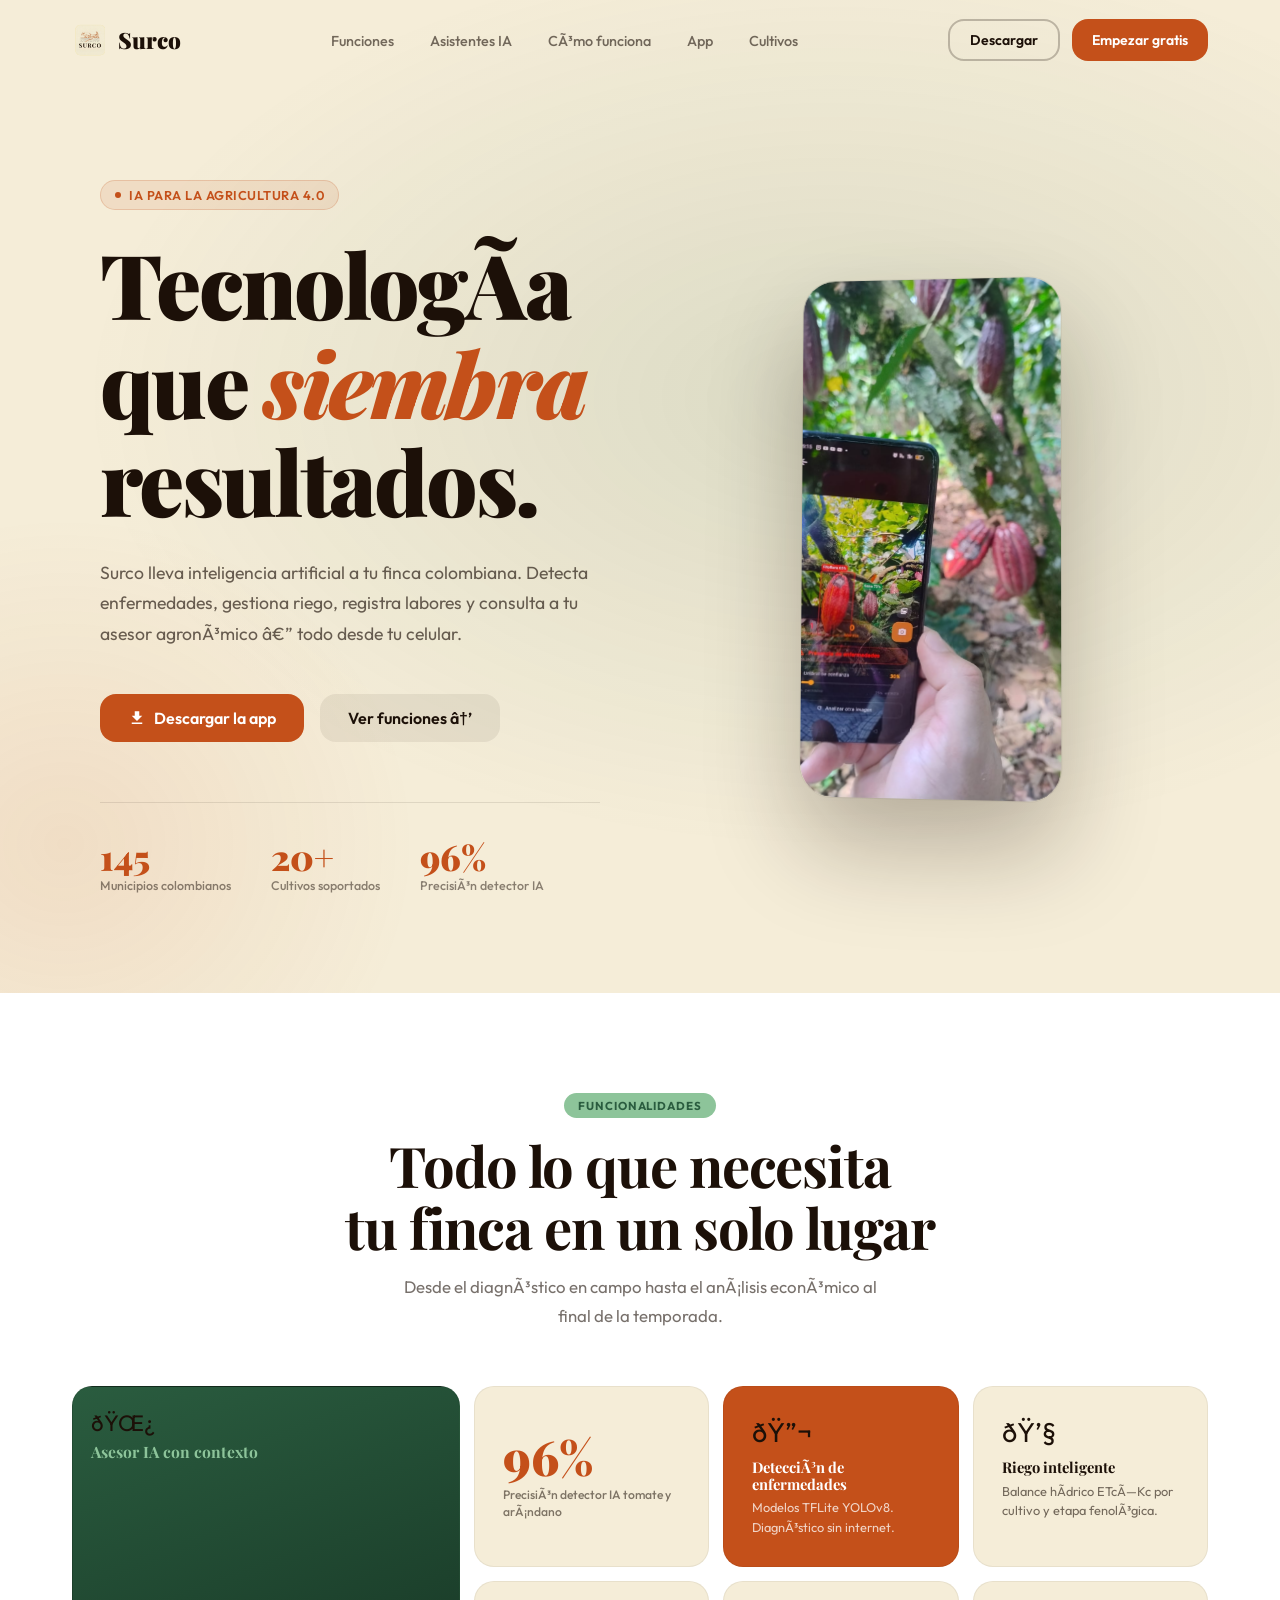
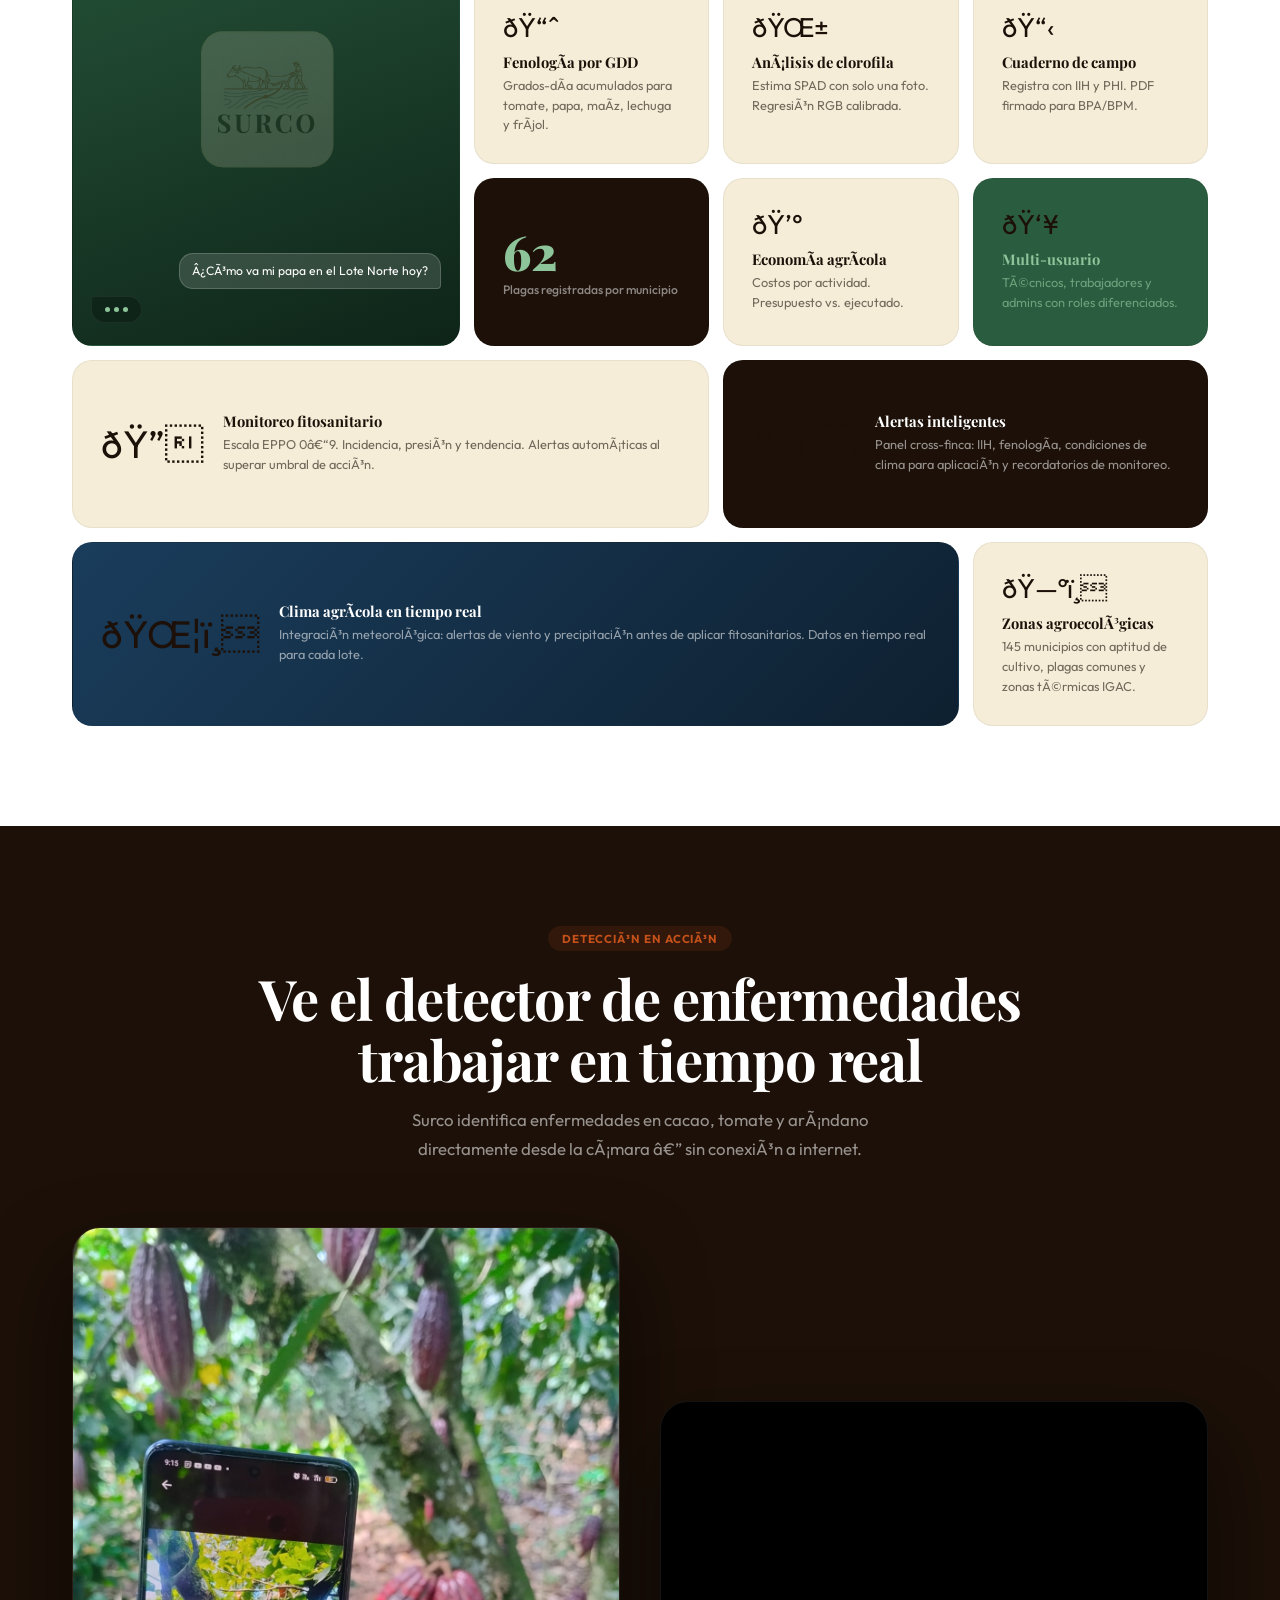
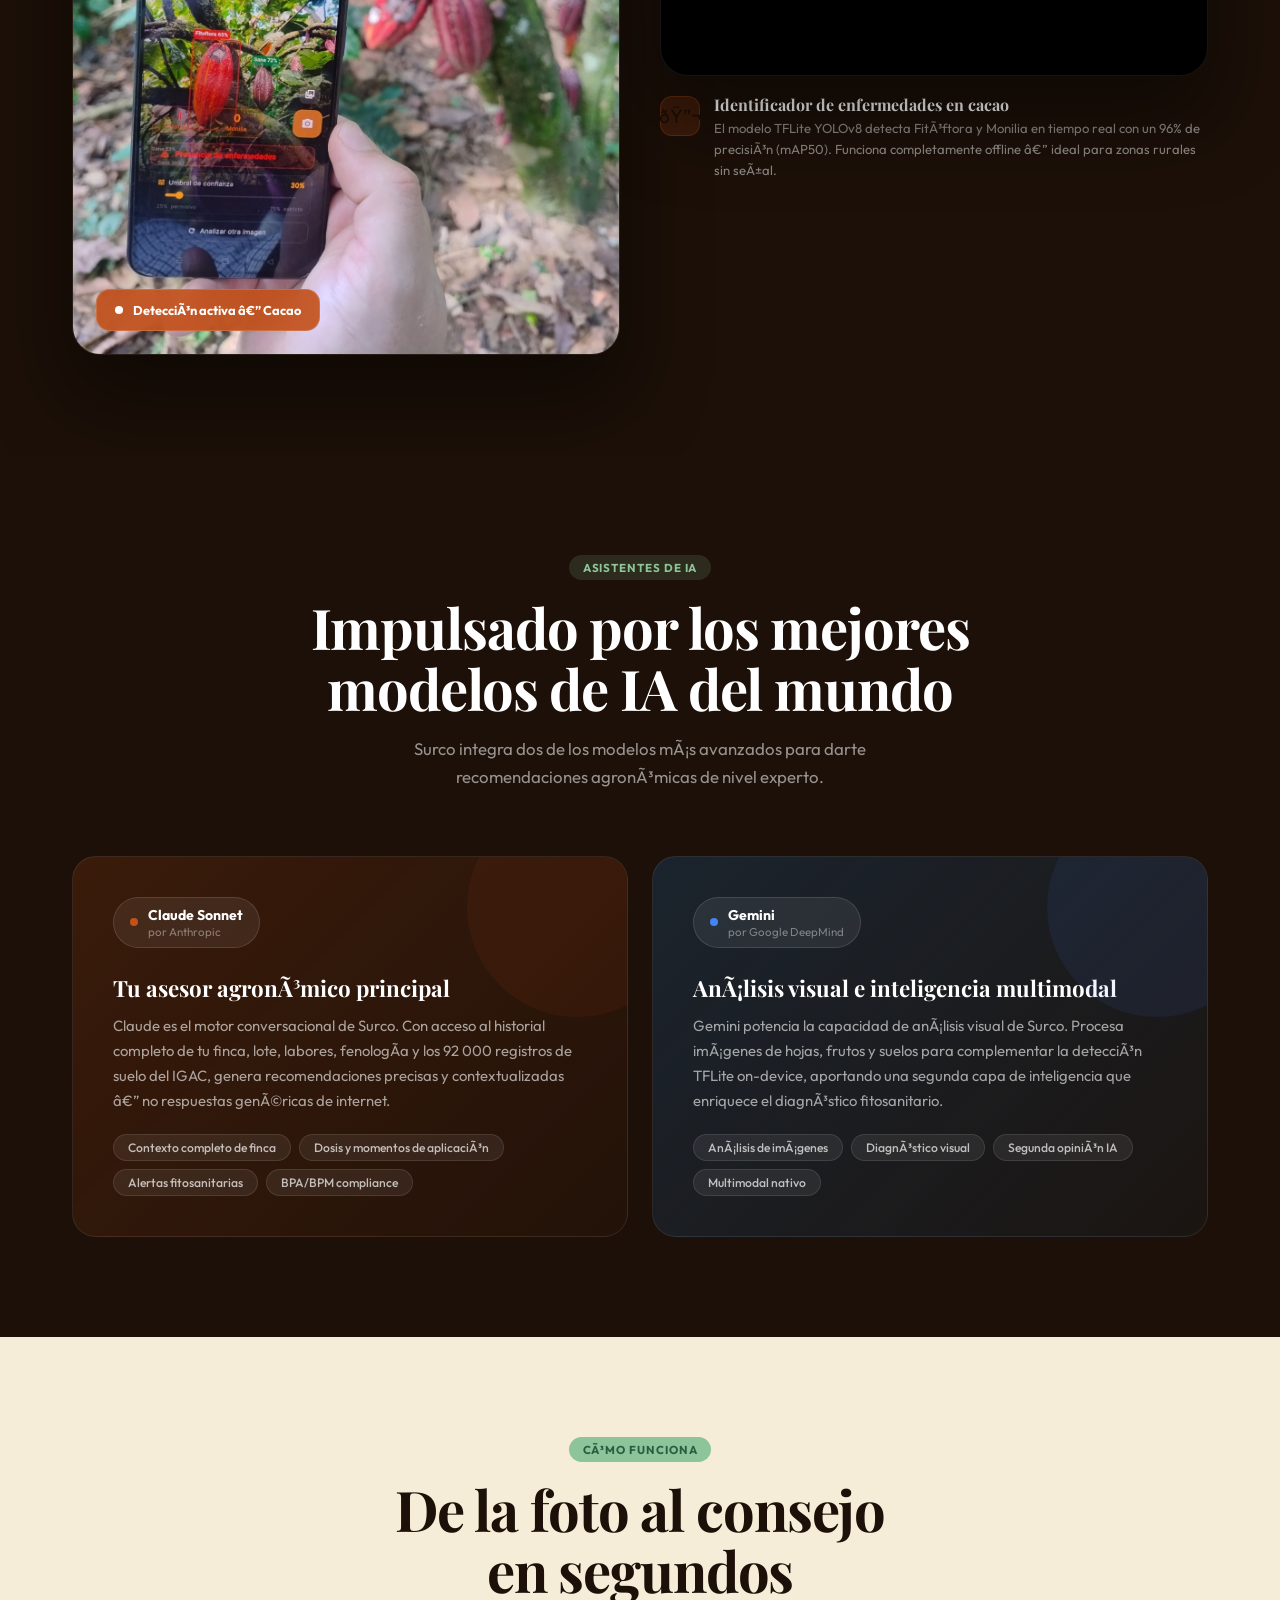
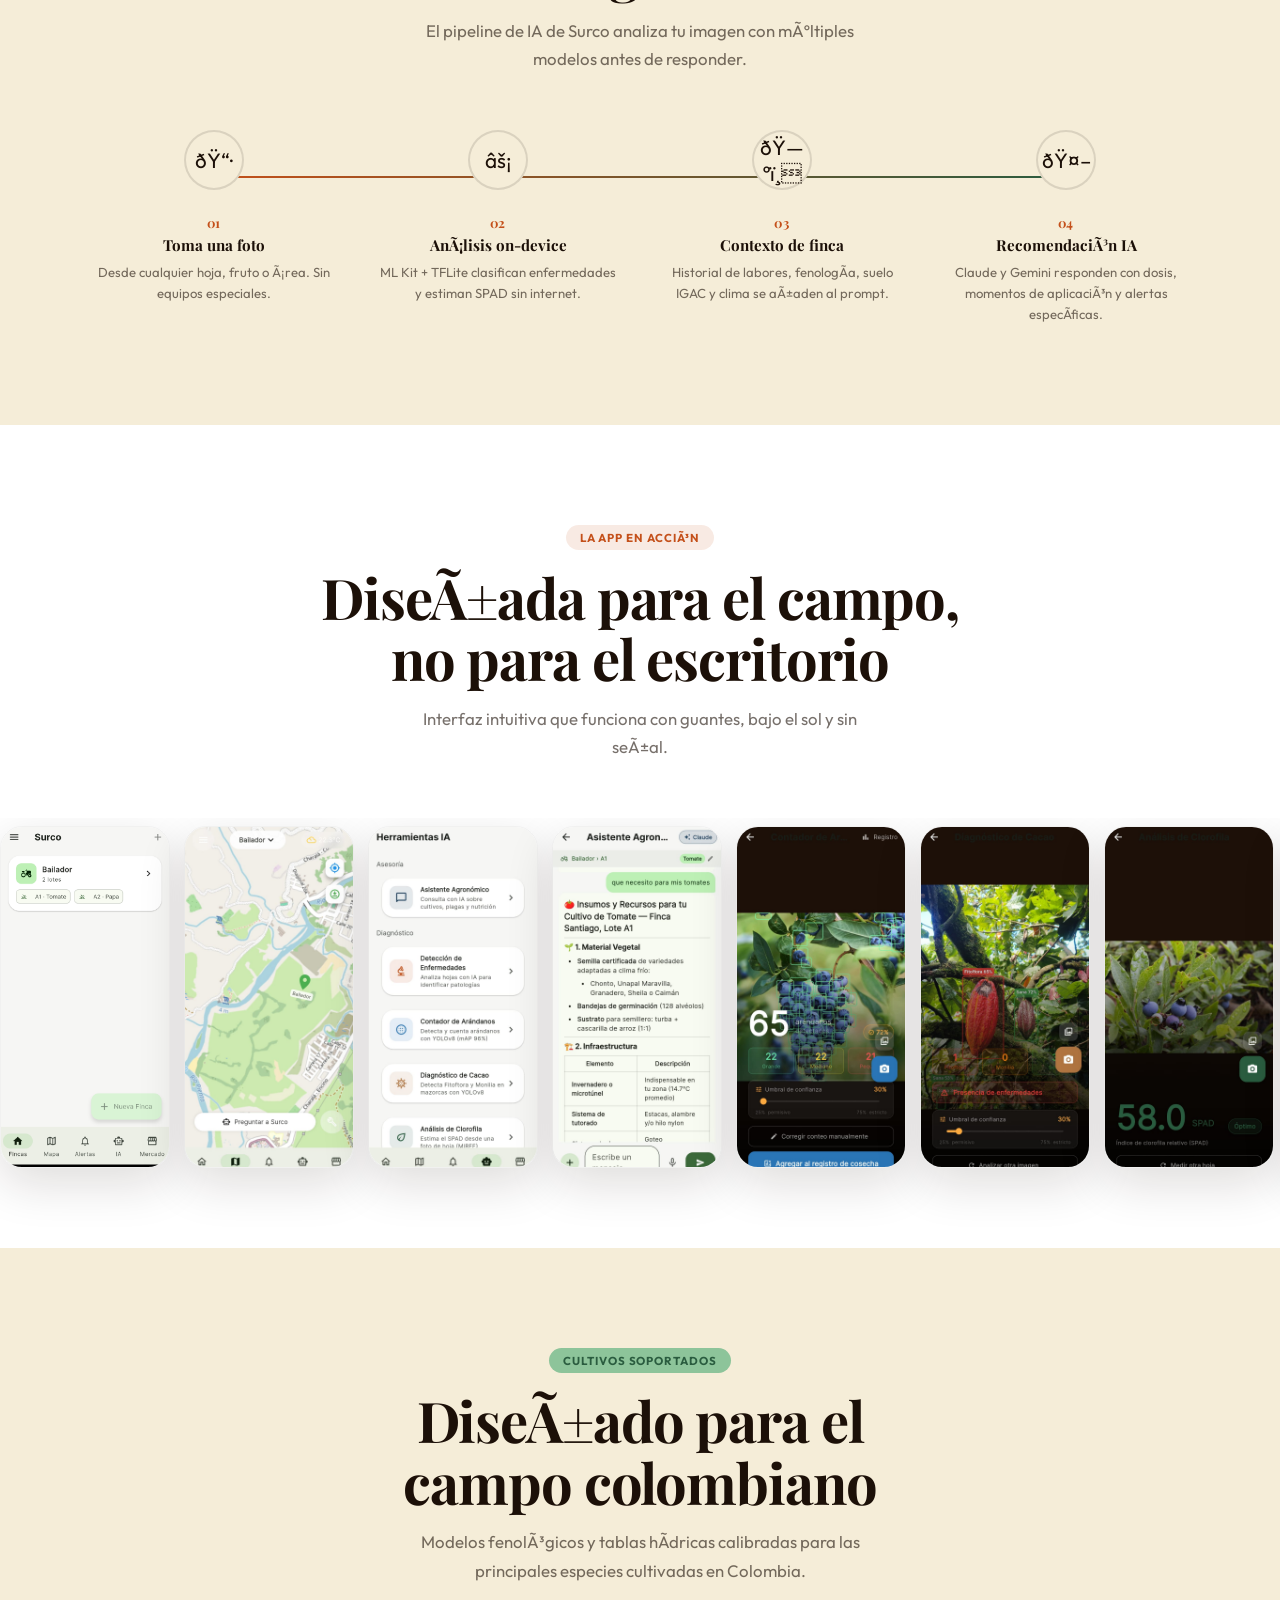
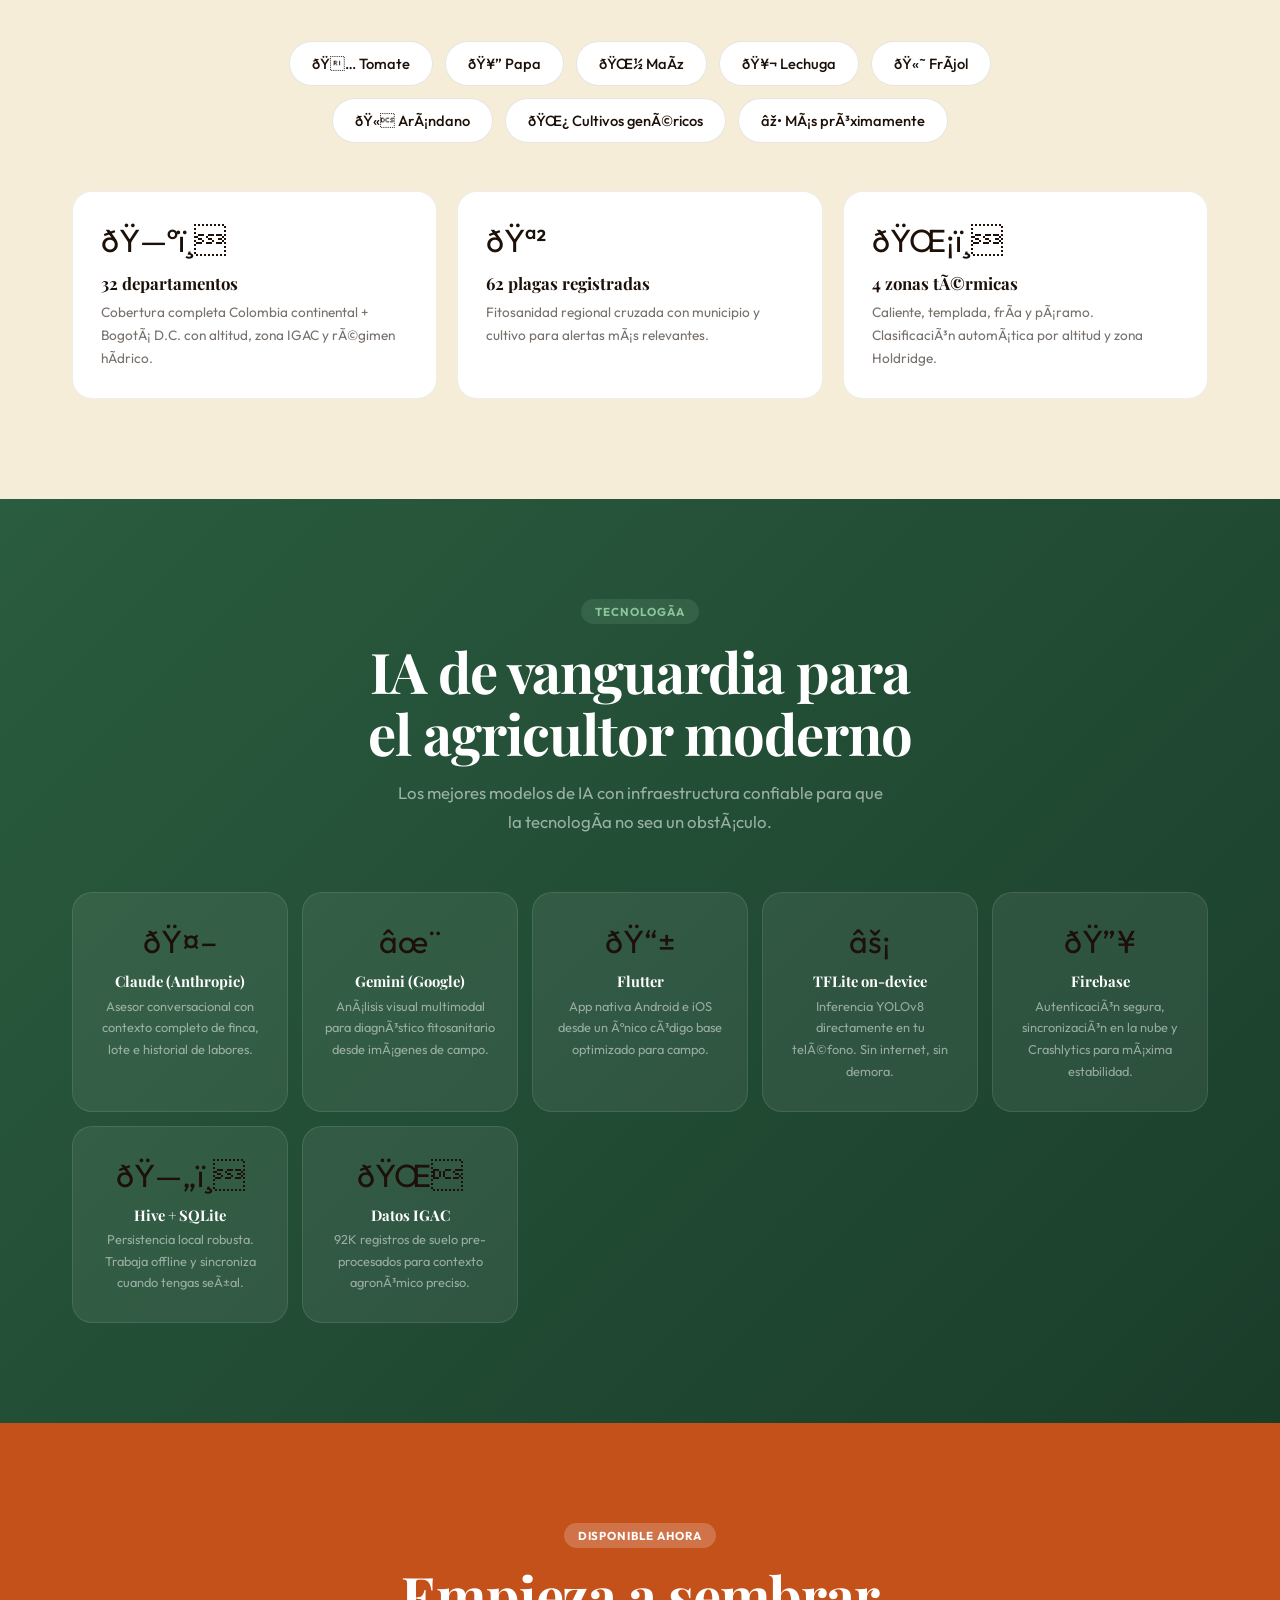
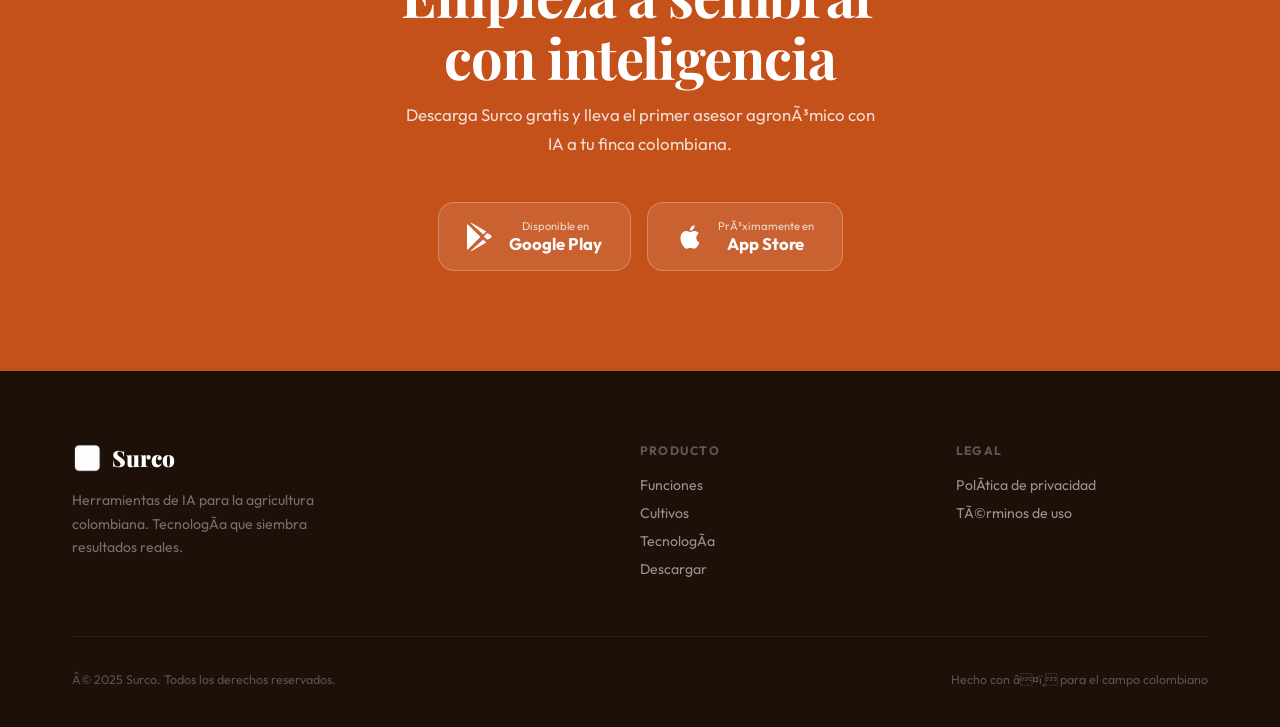
==== index.html @ f65899d7 "Web Surco Web Surco" ====
﻿<!DOCTYPE html>
<html lang="es">
<head>
  <meta charset="UTF-8">
  <meta name="viewport" content="width=device-width, initial-scale=1.0">
  <title>Surco â€” TecnologÃ­a que siembra</title>
  <meta name="description" content="Surco es la plataforma de IA para la agricultura colombiana. GestiÃ³n de fincas, detecciÃ³n de enfermedades, riego inteligente y asesor agronÃ³mico con Claude y Gemini.">
  <link href="https://fonts.googleapis.com/css2?family=Playfair+Display:ital,wght@0,400;0,700;0,900;1,400&family=Outfit:wght@300;400;500;600;700&display=swap" rel="stylesheet">
  <link rel="stylesheet" href="css/index.css">
</head>
<body>

<!-- NAV -->
<nav id="nav">
  <div class="container nav-inner">
    <a href="#" class="nav-logo">
      <img src="assets/img/logo.png" alt="Surco" onerror="this.style.display='none'">
      <span class="nav-logo-name">Surco</span>
    </a>
    <ul class="nav-links">
      <li><a href="#features">Funciones</a></li>
      <li><a href="#ai">Asistentes IA</a></li>
      <li><a href="#how">CÃ³mo funciona</a></li>
      <li><a href="#screenshots">App</a></li>
      <li><a href="#crops">Cultivos</a></li>
    </ul>
    <div class="nav-cta">
      <a href="#cta" class="btn btn-outline" style="padding:10px 20px;font-size:.88rem;">Descargar</a>
      <a href="#cta" class="btn btn-primary" style="padding:10px 20px;font-size:.88rem;">Empezar gratis</a>
    </div>
  </div>
</nav>

<!-- HERO -->
<section class="hero">
  <div class="container">
    <div class="hero-inner">
      <div class="reveal-l">
        <div class="hero-badge">IA para la Agricultura 4.0</div>
        <h1>TecnologÃ­a<br/>que <em>siembra</em><br/>resultados.</h1>
        <p class="hero-desc">
          Surco lleva inteligencia artificial a tu finca colombiana. Detecta enfermedades, gestiona riego, registra labores y consulta a tu asesor agronÃ³mico â€” todo desde tu celular.
        </p>
        <div class="hero-actions">
          <a href="#cta" class="btn btn-primary">
            <svg width="18" height="18" viewBox="0 0 24 24" fill="currentColor"><path d="M5 20h14v-2H5v2zM19 9h-4V3H9v6H5l7 7 7-7z"/></svg>
            Descargar la app
          </a>
          <a href="#features" class="btn btn-ghost">Ver funciones â†’</a>
        </div>
        <div class="hero-stats">
          <div><div class="stat-num">145</div><div class="stat-label">Municipios colombianos</div></div>
          <div><div class="stat-num">20+</div><div class="stat-label">Cultivos soportados</div></div>
          <div><div class="stat-num">96%</div><div class="stat-label">PrecisiÃ³n detector IA</div></div>
        </div>
      </div>

      <div class="hero-visual reveal-r">

        <!-- Burbuja 1: Estado de riego -->
        <div class="hbubble hb-1">
          <div class="hb-label">Estado de riego</div>
          <div class="hb-val" style="color:var(--verde-surco);">â— Ã“ptimo</div>
        </div>

        <!-- Burbuja 2: Plaga detectada -->
        <div class="hbubble hb-2">
          <div class="hb-label">Plaga detectada</div>
          <div class="hb-val" style="color:var(--arcilla);">Monilia 72%</div>
          <div class="hb-sub">Cacao Â· Lote Sur</div>
        </div>

        <!-- Burbuja 3: GDD acumulados -->
        <div class="hbubble hb-3">
          <div class="hb-label">GDD acumulados</div>
          <div class="hb-val">847 Â°CÂ·dÃ­a</div>
          <div class="hb-sub">Etapa: floraciÃ³n</div>
        </div>

        <!-- Burbuja 4: FenologÃ­a -->
        <div class="hbubble hb-4">
          <div class="hb-label">FenologÃ­a activa</div>
          <div class="hb-val">FloraciÃ³n <span style="font-size:.78rem;font-weight:500;color:rgba(28,16,8,.5);">55%</span></div>
          <div class="hb-sub">Tomate cherry</div>
        </div>

        <!-- Burbuja 5: Lluvia prevista -->
        <div class="hbubble hb-5">
          <div class="hb-label">Lluvia prevista</div>
          <div class="hb-val" style="color:var(--azul-dato);">12 mm</div>
          <div class="hb-sub">MaÃ±ana Â· No aplicar</div>
        </div>

        <!-- Burbuja 6: Clorofila SPAD -->
        <div class="hbubble hb-6">
          <div class="hb-label">Clorofila SPAD</div>
          <div class="hb-val" style="color:var(--arcilla);">42.3</div>
          <div class="hb-sub">Nivel adecuado</div>
        </div>

        <!-- Burbuja 7: Alerta IIH -->
        <div class="hbubble hb-7">
          <div class="hb-label">âš ï¸ Alerta IIH</div>
          <div class="hb-val" style="color:var(--arcilla);">Umbral superado</div>
          <div class="hb-sub">Papa Â· Lote Norte</div>
        </div>

        <!-- Burbuja 8: Nuevo reporte -->
        <div class="hbubble hb-8">
          <div class="hb-label">Reporte generado</div>
          <div class="hb-val" style="color:var(--verde-surco);">âœ“ PDF listo</div>
          <div class="hb-sub">BPA Â· Finca El Progreso</div>
        </div>

        <div class="hero-slider" id="heroSlider">
          <img src="assets/img/app-screenshot-cacao.jpg"     alt="Surco â€” DetecciÃ³n en cacao"  class="active">
          <img src="assets/img/app-screenshot-06.jpg"      alt="Surco App">
          <img src="assets/img/app-screenshot-10.jpg"          alt="Surco App">
          <img src="assets/img/app-screenshot-09.jpg"          alt="Surco App">
          <img src="assets/img/app-screenshot-13.jpg"          alt="Surco App">
          <img src="assets/img/app-screenshot-08.jpg"      alt="Surco App">
          <img src="assets/img/app-screenshot-12.jpg"      alt="Surco App">
        </div>

      </div>
    </div>
  </div>
</section>

<!-- FEATURES: BENTO GRID -->
<section id="features">
  <div class="container">
    <div class="section-header reveal">
      <div class="tag tag-green">Funcionalidades</div>
      <h2>Todo lo que necesita<br/>tu finca en un solo lugar</h2>
      <p style="color:rgba(28,16,8,.6);font-size:1.05rem;max-width:480px;margin:16px auto 0;">Desde el diagnÃ³stico en campo hasta el anÃ¡lisis econÃ³mico al final de la temporada.</p>
    </div>

    <div class="bento">

      <!-- AI Advisor â€” tall left card -->
      <div class="bc b-ai reveal-l" style="background:linear-gradient(160deg,var(--verde-surco) 0%,#0e2418 100%);padding:22px 18px;overflow:hidden;">
        <!-- header -->
        <div style="margin-bottom:14px;flex-shrink:0;">
          <div style="font-size:1.4rem;margin-bottom:6px;">ðŸŒ¿</div>
          <h3 style="color:var(--verde-brote);font-size:.98rem;margin:0;">Asesor IA con contexto</h3>
        </div>
        <!-- chat -->
        <div style="flex:1;min-height:0;position:relative;">
          <!-- watermark -->
          <div style="
            position:absolute; inset:0;
            display:flex; align-items:center; justify-content:center;
            pointer-events:none; z-index:0;
          ">
            <img src="assets/img/logo.png" alt="" style="
              width:72%; max-width:160px; opacity:.18;
              mix-blend-mode: screen;
              user-select:none;
            ">
          </div>
          <div id="aichat" style="position:relative;z-index:1;height:100%;overflow:hidden;display:flex;flex-direction:column;justify-content:flex-end;gap:7px;"></div>
        </div>
      </div>

      <!-- 96% stat -->
      <div class="bc b-s96 reveal" style="justify-content:center;">
        <div class="big-stat" style="color:var(--arcilla);">96%</div>
        <div class="big-stat-sub" style="color:rgba(28,16,8,.55);">PrecisiÃ³n detector IA tomate y arÃ¡ndano</div>
      </div>

      <!-- Disease detection -->
      <div class="bc bc-clay b-det reveal">
        <div class="icon">ðŸ”¬</div>
        <h3>DetecciÃ³n de enfermedades</h3>
        <p>Modelos TFLite YOLOv8. DiagnÃ³stico sin internet.</p>
      </div>

      <!-- Irrigation -->
      <div class="bc b-irrig reveal">
        <div class="icon">ðŸ’§</div>
        <h3>Riego inteligente</h3>
        <p>Balance hÃ­drico ETcÃ—Kc por cultivo y etapa fenolÃ³gica.</p>
      </div>

      <!-- Phenology -->
      <div class="bc b-pheno reveal">
        <div class="icon">ðŸ“ˆ</div>
        <h3>FenologÃ­a por GDD</h3>
        <p>Grados-dÃ­a acumulados para tomate, papa, maÃ­z, lechuga y frÃ­jol.</p>
      </div>

      <!-- Chlorophyll -->
      <div class="bc b-chloro reveal">
        <div class="icon">ðŸŒ±</div>
        <h3>AnÃ¡lisis de clorofila</h3>
        <p>Estima SPAD con solo una foto. RegresiÃ³n RGB calibrada.</p>
      </div>

      <!-- Field notebook -->
      <div class="bc b-field reveal">
        <div class="icon">ðŸ“‹</div>
        <h3>Cuaderno de campo</h3>
        <p>Registra con IIH y PHI. PDF firmado para BPA/BPM.</p>
      </div>

      <!-- 62 stat â€” dark -->
      <div class="bc bc-dark b-s62 reveal" style="justify-content:center;">
        <div class="big-stat" style="color:var(--verde-brote);">62</div>
        <div class="big-stat-sub" style="color:rgba(255,255,255,.5);">Plagas registradas por municipio</div>
      </div>

      <!-- Economics -->
      <div class="bc b-eco reveal">
        <div class="icon">ðŸ’°</div>
        <h3>EconomÃ­a agrÃ­cola</h3>
        <p>Costos por actividad. Presupuesto vs. ejecutado.</p>
      </div>

      <!-- Multi-user â€” green -->
      <div class="bc bc-green b-multi reveal">
        <div class="icon">ðŸ‘¥</div>
        <h3>Multi-usuario</h3>
        <p>TÃ©cnicos, trabajadores y admins con roles diferenciados.</p>
      </div>

      <!-- Monitoring â€” 2 cols wide, horizontal layout -->
      <div class="bc bc-h b-mon reveal">
        <div class="bc-h-icon">ðŸ”</div>
        <div class="bc-h-text">
          <h3>Monitoreo fitosanitario</h3>
          <p>Escala EPPO 0â€“9. Incidencia, presiÃ³n y tendencia. Alertas automÃ¡ticas al superar umbral de acciÃ³n.</p>
        </div>
      </div>

      <!-- Smart Alerts â€” 2 cols wide, horizontal layout -->
      <div class="bc bc-h b-alrt reveal" style="background:var(--tierra);">
        <div class="bc-h-icon">âš ï¸</div>
        <div class="bc-h-text">
          <h3 style="color:#fff;">Alertas inteligentes</h3>
          <p style="color:rgba(255,255,255,.55);">Panel cross-finca: IIH, fenologÃ­a, condiciones de clima para aplicaciÃ³n y recordatorios de monitoreo.</p>
        </div>
      </div>

      <!-- Weather â€” 3 cols wide -->
      <div class="bc bc-h b-wx reveal" style="background:linear-gradient(135deg,var(--azul-dato) 0%,#0e2030 100%);">
        <div class="bc-h-icon">ðŸŒ¦ï¸</div>
        <div class="bc-h-text">
          <h3 style="color:#fff;">Clima agrÃ­cola en tiempo real</h3>
          <p style="color:rgba(255,255,255,.55);">IntegraciÃ³n meteorolÃ³gica: alertas de viento y precipitaciÃ³n antes de aplicar fitosanitarios. Datos en tiempo real para cada lote.</p>
        </div>
      </div>

      <!-- Zone data â€” 1 col -->
      <div class="bc b-zone reveal">
        <div class="icon">ðŸ—ºï¸</div>
        <h3>Zonas agroecolÃ³gicas</h3>
        <p>145 municipios con aptitud de cultivo, plagas comunes y zonas tÃ©rmicas IGAC.</p>
      </div>

    </div>
  </div>
</section>

<!-- DEMO: DISEASE DETECTION -->
<section id="demo">
  <div class="container">
    <div class="demo-header reveal">
      <div class="tag tag-clay">DetecciÃ³n en acciÃ³n</div>
      <h2>Ve el detector de enfermedades<br/>trabajar en tiempo real</h2>
      <p>Surco identifica enfermedades en cacao, tomate y arÃ¡ndano directamente desde la cÃ¡mara â€” sin conexiÃ³n a internet.</p>
    </div>

    <div class="demo-inner">
      <!-- Photo -->
      <div class="demo-photo-wrap reveal-l">
        <img
          src="assets/img/app-screenshot-cacao.jpg"
          alt="Surco detectando enfermedades en cacao"
          class="demo-photo"
        >
        <div class="demo-photo-badge">
          <div class="demo-photo-badge-dot"></div>
          <div class="demo-photo-badge-text">DetecciÃ³n activa â€” Cacao</div>
        </div>
      </div>

      <!-- Video -->
      <div class="reveal-r">
        <div class="demo-video-wrap">
          <video
            autoplay
            loop
            muted
            playsinline
            preload="metadata"
          >
            <source src="assets/video/surco_demo_silent.mp4" type="video/mp4">
          </video>
        </div>
        <div class="demo-caption">
          <div class="demo-caption-icon">ðŸ”¬</div>
          <div>
            <h3>Identificador de enfermedades en cacao</h3>
            <p>El modelo TFLite YOLOv8 detecta FitÃ³ftora y Monilia en tiempo real con un 96% de precisiÃ³n (mAP50). Funciona completamente offline â€” ideal para zonas rurales sin seÃ±al.</p>
          </div>
        </div>
      </div>
    </div>
  </div>
</section>

<!-- AI ASSISTANTS -->
<section id="ai">
  <div class="container">
    <div class="ai-header reveal">
      <div class="tag tag-dark">Asistentes de IA</div>
      <h2>Impulsado por los mejores<br/>modelos de IA del mundo</h2>
      <p>Surco integra dos de los modelos mÃ¡s avanzados para darte recomendaciones agronÃ³micas de nivel experto.</p>
    </div>

    <div class="ai-grid">
      <!-- Claude -->
      <div class="ai-card ai-claude reveal-l">
        <div class="ai-badge">
          <span class="dot dot-claude"></span>
          <div>
            <div class="ai-badge-name">Claude Sonnet</div>
            <div class="ai-badge-company">por Anthropic</div>
          </div>
        </div>
        <h3>Tu asesor agronÃ³mico principal</h3>
        <p>
          Claude es el motor conversacional de Surco. Con acceso al historial completo de tu finca, lote, labores, fenologÃ­a y los 92 000 registros de suelo del IGAC, genera recomendaciones precisas y contextualizadas â€” no respuestas genÃ©ricas de internet.
        </p>
        <div class="ai-tags">
          <span class="ai-tag">Contexto completo de finca</span>
          <span class="ai-tag">Dosis y momentos de aplicaciÃ³n</span>
          <span class="ai-tag">Alertas fitosanitarias</span>
          <span class="ai-tag">BPA/BPM compliance</span>
        </div>
      </div>

      <!-- Gemini -->
      <div class="ai-card ai-gemini reveal-r">
        <div class="ai-badge">
          <span class="dot dot-gemini"></span>
          <div>
            <div class="ai-badge-name">Gemini</div>
            <div class="ai-badge-company">por Google DeepMind</div>
          </div>
        </div>
        <h3>AnÃ¡lisis visual e inteligencia multimodal</h3>
        <p>
          Gemini potencia la capacidad de anÃ¡lisis visual de Surco. Procesa imÃ¡genes de hojas, frutos y suelos para complementar la detecciÃ³n TFLite on-device, aportando una segunda capa de inteligencia que enriquece el diagnÃ³stico fitosanitario.
        </p>
        <div class="ai-tags">
          <span class="ai-tag">AnÃ¡lisis de imÃ¡genes</span>
          <span class="ai-tag">DiagnÃ³stico visual</span>
          <span class="ai-tag">Segunda opiniÃ³n IA</span>
          <span class="ai-tag">Multimodal nativo</span>
        </div>
      </div>
    </div>
  </div>
</section>

<!-- HOW IT WORKS -->
<section id="how">
  <div class="container">
    <div class="section-header reveal">
      <div class="tag tag-green">CÃ³mo funciona</div>
      <h2>De la foto al consejo<br/>en segundos</h2>
      <p style="color:rgba(28,16,8,.6);font-size:1.05rem;max-width:460px;margin:16px auto 0;">El pipeline de IA de Surco analiza tu imagen con mÃºltiples modelos antes de responder.</p>
    </div>
    <div class="steps reveal">
      <div class="step">
        <div class="step-circle"><span>ðŸ“·</span></div>
        <div class="step-n">01</div>
        <h3>Toma una foto</h3>
        <p>Desde cualquier hoja, fruto o Ã¡rea. Sin equipos especiales.</p>
      </div>
      <div class="step">
        <div class="step-circle"><span>âš¡</span></div>
        <div class="step-n">02</div>
        <h3>AnÃ¡lisis on-device</h3>
        <p>ML Kit + TFLite clasifican enfermedades y estiman SPAD sin internet.</p>
      </div>
      <div class="step">
        <div class="step-circle"><span>ðŸ—ºï¸</span></div>
        <div class="step-n">03</div>
        <h3>Contexto de finca</h3>
        <p>Historial de labores, fenologÃ­a, suelo IGAC y clima se aÃ±aden al prompt.</p>
      </div>
      <div class="step">
        <div class="step-circle"><span>ðŸ¤–</span></div>
        <div class="step-n">04</div>
        <h3>RecomendaciÃ³n IA</h3>
        <p>Claude y Gemini responden con dosis, momentos de aplicaciÃ³n y alertas especÃ­ficas.</p>
      </div>
    </div>
  </div>
</section>

<!-- SCREENSHOTS CAROUSEL -->
<section id="screenshots">
  <div class="container">
    <div class="screenshots-header reveal">
      <div class="tag tag-clay">La app en acciÃ³n</div>
      <h2>DiseÃ±ada para el campo,<br/>no para el escritorio</h2>
      <p style="color:rgba(28,16,8,.6);font-size:1.05rem;max-width:460px;margin:16px auto 0;">Interfaz intuitiva que funciona con guantes, bajo el sol y sin seÃ±al.</p>
    </div>
  </div>
  <div class="track-wrap">
    <div class="track">
      <div class="ss-item"><img src="assets/img/app-screenshot-01.jpg"     alt="Screen 1"  loading="lazy"></div>
      <div class="ss-item"><img src="assets/img/app-screenshot-02.jpg" alt="Screen 2"  loading="lazy"></div>
      <div class="ss-item"><img src="assets/img/app-screenshot-03.jpg" alt="Screen 3"  loading="lazy"></div>
      <div class="ss-item"><img src="assets/img/app-screenshot-04.jpg"     alt="Screen 4"  loading="lazy"></div>
      <div class="ss-item"><img src="assets/img/app-screenshot-05.jpg"     alt="Screen 5"  loading="lazy"></div>
      <div class="ss-item"><img src="assets/img/app-screenshot-06.jpg" alt="Screen 6"  loading="lazy"></div>
      <div class="ss-item"><img src="assets/img/app-screenshot-07.jpg" alt="Screen 7"  loading="lazy"></div>
      <div class="ss-item"><img src="assets/img/app-screenshot-08.jpg" alt="Screen 8"  loading="lazy"></div>
      <div class="ss-item"><img src="assets/img/app-screenshot-09.jpg"     alt="Screen 9"  loading="lazy"></div>
      <div class="ss-item"><img src="assets/img/app-screenshot-10.jpg"     alt="Screen 10" loading="lazy"></div>
      <div class="ss-item"><img src="assets/img/app-screenshot-11.jpg" alt="Screen 11" loading="lazy"></div>
      <div class="ss-item"><img src="assets/img/app-screenshot-12.jpg" alt="Screen 12" loading="lazy"></div>
      <div class="ss-item"><img src="assets/img/app-screenshot-13.jpg"     alt="Screen 13" loading="lazy"></div>
      <!-- duplicate for seamless loop -->
      <div class="ss-item"><img src="assets/img/app-screenshot-01.jpg"     alt="Screen 1"  loading="lazy"></div>
      <div class="ss-item"><img src="assets/img/app-screenshot-02.jpg" alt="Screen 2"  loading="lazy"></div>
      <div class="ss-item"><img src="assets/img/app-screenshot-03.jpg" alt="Screen 3"  loading="lazy"></div>
      <div class="ss-item"><img src="assets/img/app-screenshot-04.jpg"     alt="Screen 4"  loading="lazy"></div>
      <div class="ss-item"><img src="assets/img/app-screenshot-05.jpg"     alt="Screen 5"  loading="lazy"></div>
      <div class="ss-item"><img src="assets/img/app-screenshot-06.jpg" alt="Screen 6"  loading="lazy"></div>
      <div class="ss-item"><img src="assets/img/app-screenshot-07.jpg" alt="Screen 7"  loading="lazy"></div>
      <div class="ss-item"><img src="assets/img/app-screenshot-08.jpg" alt="Screen 8"  loading="lazy"></div>
      <div class="ss-item"><img src="assets/img/app-screenshot-09.jpg"     alt="Screen 9"  loading="lazy"></div>
      <div class="ss-item"><img src="assets/img/app-screenshot-10.jpg"     alt="Screen 10" loading="lazy"></div>
      <div class="ss-item"><img src="assets/img/app-screenshot-11.jpg" alt="Screen 11" loading="lazy"></div>
      <div class="ss-item"><img src="assets/img/app-screenshot-12.jpg" alt="Screen 12" loading="lazy"></div>
      <div class="ss-item"><img src="assets/img/app-screenshot-13.jpg"     alt="Screen 13" loading="lazy"></div>
    </div>
  </div>
</section>

<!-- CROPS -->
<section id="crops">
  <div class="container">
    <div class="section-header reveal">
      <div class="tag tag-green">Cultivos soportados</div>
      <h2>DiseÃ±ado para el<br/>campo colombiano</h2>
      <p style="color:rgba(28,16,8,.6);font-size:1.05rem;max-width:460px;margin:16px auto 0;">Modelos fenolÃ³gicos y tablas hÃ­dricas calibradas para las principales especies cultivadas en Colombia.</p>
    </div>
    <div class="chips reveal">
      <div class="chip">ðŸ… Tomate</div>
      <div class="chip">ðŸ¥” Papa</div>
      <div class="chip">ðŸŒ½ MaÃ­z</div>
      <div class="chip">ðŸ¥¬ Lechuga</div>
      <div class="chip">ðŸ«˜ FrÃ­jol</div>
      <div class="chip">ðŸ« ArÃ¡ndano</div>
      <div class="chip">ðŸŒ¿ Cultivos genÃ©ricos</div>
      <div class="chip">âž• MÃ¡s prÃ³ximamente</div>
    </div>
    <div class="cov-grid reveal">
      <div class="cov-card">
        <div class="cov-icon">ðŸ—ºï¸</div>
        <h3>32 departamentos</h3>
        <p>Cobertura completa Colombia continental + BogotÃ¡ D.C. con altitud, zona IGAC y rÃ©gimen hÃ­drico.</p>
      </div>
      <div class="cov-card">
        <div class="cov-icon">ðŸª²</div>
        <h3>62 plagas registradas</h3>
        <p>Fitosanidad regional cruzada con municipio y cultivo para alertas mÃ¡s relevantes.</p>
      </div>
      <div class="cov-card">
        <div class="cov-icon">ðŸŒ¡ï¸</div>
        <h3>4 zonas tÃ©rmicas</h3>
        <p>Caliente, templada, frÃ­a y pÃ¡ramo. ClasificaciÃ³n automÃ¡tica por altitud y zona Holdridge.</p>
      </div>
    </div>
  </div>
</section>

<!-- TECH STACK -->
<section id="tech">
  <div class="container">
    <div class="tech-header reveal">
      <div class="tag tag-dark">TecnologÃ­a</div>
      <h2>IA de vanguardia para<br/>el agricultor moderno</h2>
      <p>Los mejores modelos de IA con infraestructura confiable para que la tecnologÃ­a no sea un obstÃ¡culo.</p>
    </div>
    <div class="tech-grid reveal">
      <div class="tech-card">
        <div class="tech-icon">ðŸ¤–</div>
        <h3>Claude (Anthropic)</h3>
        <p>Asesor conversacional con contexto completo de finca, lote e historial de labores.</p>
      </div>
      <div class="tech-card">
        <div class="tech-icon">âœ¨</div>
        <h3>Gemini (Google)</h3>
        <p>AnÃ¡lisis visual multimodal para diagnÃ³stico fitosanitario desde imÃ¡genes de campo.</p>
      </div>
      <div class="tech-card">
        <div class="tech-icon">ðŸ“±</div>
        <h3>Flutter</h3>
        <p>App nativa Android e iOS desde un Ãºnico cÃ³digo base optimizado para campo.</p>
      </div>
      <div class="tech-card">
        <div class="tech-icon">âš¡</div>
        <h3>TFLite on-device</h3>
        <p>Inferencia YOLOv8 directamente en tu telÃ©fono. Sin internet, sin demora.</p>
      </div>
      <div class="tech-card">
        <div class="tech-icon">ðŸ”¥</div>
        <h3>Firebase</h3>
        <p>AutenticaciÃ³n segura, sincronizaciÃ³n en la nube y Crashlytics para mÃ¡xima estabilidad.</p>
      </div>
      <div class="tech-card">
        <div class="tech-icon">ðŸ—„ï¸</div>
        <h3>Hive + SQLite</h3>
        <p>Persistencia local robusta. Trabaja offline y sincroniza cuando tengas seÃ±al.</p>
      </div>
      <div class="tech-card">
        <div class="tech-icon">ðŸŒ</div>
        <h3>Datos IGAC</h3>
        <p>92K registros de suelo pre-procesados para contexto agronÃ³mico preciso.</p>
      </div>
    </div>
  </div>
</section>

<!-- CTA -->
<section id="cta">
  <div class="container">
    <div class="reveal">
      <div class="tag tag-light">Disponible ahora</div>
      <h2>Empieza a sembrar<br/>con inteligencia</h2>
      <p>Descarga Surco gratis y lleva el primer asesor agronÃ³mico con IA a tu finca colombiana.</p>
      <div class="store-btns">
        <a href="#" class="store-btn">
          <svg viewBox="0 0 24 24"><path d="M3.18 23.76c.37.2.8.21 1.2-.01l12.18-7.03-2.64-2.64-10.74 9.68zM.5 1.12A1.49 1.49 0 0 0 0 2.28v19.44c0 .46.18.88.5 1.16l.06.06 10.89-10.89v-.26L.56 1.06.5 1.12zM20.34 10.27l-2.96-1.71-2.96 2.95 2.96 2.95 2.97-1.71c.85-.49.85-1.99-.01-2.48zM4.38.25L16.56 7.27l-2.64 2.64L3.18.23c.4-.22.83-.21 1.2.02z"/></svg>
          <div><div class="sb-label">Disponible en</div><div class="sb-name">Google Play</div></div>
        </a>
        <a href="#" class="store-btn">
          <svg viewBox="0 0 24 24"><path d="M18.71 19.5c-.83 1.24-1.71 2.45-3.05 2.47-1.34.03-1.77-.79-3.29-.79-1.53 0-2 .77-3.27.82-1.31.05-2.3-1.32-3.14-2.53C4.25 17 2.94 12.45 4.7 9.39c.87-1.52 2.43-2.48 4.12-2.51 1.28-.02 2.5.87 3.29.87.78 0 2.26-1.07 3.8-.91.65.03 2.47.26 3.64 1.98-.09.06-2.17 1.28-2.15 3.81.03 3.02 2.65 4.03 2.68 4.04-.03.07-.42 1.44-1.38 2.83M13 3.5c.73-.83 1.94-1.46 2.94-1.5.13 1.17-.34 2.35-1.04 3.19-.69.85-1.83 1.51-2.95 1.42-.15-1.15.41-2.35 1.05-3.11z"/></svg>
          <div><div class="sb-label">PrÃ³ximamente en</div><div class="sb-name">App Store</div></div>
        </a>
      </div>
    </div>
  </div>
</section>

<!-- FOOTER -->
<footer>
  <div class="container">
    <div class="foot-top">
      <div class="foot-brand">
        <a href="#" class="foot-logo">
          <img src="assets/img/logo.png" alt="Surco" onerror="this.style.display='none'">
          <span class="foot-logo-name">Surco</span>
        </a>
        <p>Herramientas de IA para la agricultura colombiana. TecnologÃ­a que siembra resultados reales.</p>
      </div>
      <div class="foot-col">
        <h4>Producto</h4>
        <a href="#features">Funciones</a>
        <a href="#crops">Cultivos</a>
        <a href="#tech">TecnologÃ­a</a>
        <a href="#cta">Descargar</a>
      </div>
      <div class="foot-col">
        <h4>Legal</h4>
        <a href="privacy-policy-surco.html">PolÃ­tica de privacidad</a>
        <a href="#">TÃ©rminos de uso</a>
      </div>
    </div>
    <div class="foot-bottom">
      <p>Â© 2025 Surco. Todos los derechos reservados.</p>
      <p>Hecho con â¤ï¸ para el campo colombiano</p>
    </div>
  </div>
</footer>

  <script src="js/main.js"></script>
</body>
</html>
---- css/index.css ----
﻿    :root {
      --arcilla:     #C4501A;
      --crema:       #F5EDD8;
      --tierra:      #1C1008;
      --verde-surco: #2A5C3F;
      --verde-brote: #8DC49A;
      --azul-dato:   #1A3D5C;
    }
    *, *::before, *::after { box-sizing: border-box; margin: 0; padding: 0; }
    html { scroll-behavior: smooth; }
    body { font-family: 'Outfit', sans-serif; background: var(--crema); color: var(--tierra); overflow-x: hidden; }

    h1, h2, h3 { font-family: 'Playfair Display', serif; line-height: 1.1; }
    h1 { font-size: clamp(3rem, 7vw, 6rem); font-weight: 900; letter-spacing: -.03em; }
    h2 { font-size: clamp(2rem, 4.5vw, 3.5rem); font-weight: 700; letter-spacing: -.02em; }
    h3 { font-size: 1.1rem; font-weight: 700; }
    p  { line-height: 1.7; }

    .container { max-width: 1200px; margin: 0 auto; padding: 0 32px; }

    /* reveal */
    .reveal, .reveal-l, .reveal-r {
      opacity: 0; transition: opacity .7s cubic-bezier(.16,1,.3,1), transform .7s cubic-bezier(.16,1,.3,1);
    }
    .reveal   { transform: translateY(32px); }
    .reveal-l { transform: translateX(-32px); }
    .reveal-r { transform: translateX(32px); }
    .reveal.on, .reveal-l.on, .reveal-r.on { opacity: 1; transform: none; }

    /* buttons */
    .btn {
      display: inline-flex; align-items: center; gap: 8px;
      padding: 14px 28px; border-radius: 16px;
      font-family: 'Outfit', sans-serif; font-size: 1rem; font-weight: 600;
      cursor: pointer; text-decoration: none; border: none;
      transition: transform .2s cubic-bezier(.34,1.56,.64,1), box-shadow .2s;
    }
    .btn:hover { transform: translateY(-3px) scale(1.02); box-shadow: 0 12px 32px rgba(0,0,0,.2); }
    .btn-primary { background: var(--arcilla); color: #fff; }
    .btn-ghost   { background: rgba(28,16,8,.07); color: var(--tierra); }
    .btn-outline { background: transparent; color: var(--tierra); border: 2px solid rgba(28,16,8,.25); }

    /* â”€â”€â”€ NAV â”€â”€â”€â”€â”€â”€â”€â”€â”€â”€â”€â”€â”€â”€â”€â”€â”€â”€â”€â”€â”€â”€â”€â”€â”€â”€â”€â”€â”€â”€â”€â”€â”€â”€â”€â”€â”€â”€â”€â”€â”€â”€â”€â”€ */
    nav {
      position: fixed; top: 0; left: 0; right: 0; z-index: 100;
      padding: 12px 0; transition: background .3s, box-shadow .3s;
    }
    nav.scrolled {
      background: rgba(245,237,216,.9);
      backdrop-filter: blur(20px); -webkit-backdrop-filter: blur(20px);
      box-shadow: 0 1px 0 rgba(28,16,8,.08);
    }
    .nav-inner { display: flex; align-items: center; justify-content: space-between; height: 56px; }
    .nav-logo  { display: flex; align-items: center; gap: 10px; text-decoration: none; }
    .nav-logo img { height: 36px; width: auto; }
    .nav-logo-name { font-family: 'Playfair Display', serif; font-size: 1.4rem; font-weight: 900; color: var(--tierra); }
    .nav-links { display: flex; gap: 36px; list-style: none; }
    .nav-links a { text-decoration: none; color: var(--tierra); font-weight: 500; font-size: .9rem; opacity: .6; transition: opacity .2s; }
    .nav-links a:hover { opacity: 1; }
    .nav-cta { display: flex; gap: 12px; }
    @media (max-width: 768px) { .nav-links, .nav-cta .btn-outline { display: none; } }

    /* â”€â”€â”€ HERO â”€â”€â”€â”€â”€â”€â”€â”€â”€â”€â”€â”€â”€â”€â”€â”€â”€â”€â”€â”€â”€â”€â”€â”€â”€â”€â”€â”€â”€â”€â”€â”€â”€â”€â”€â”€â”€â”€â”€â”€â”€â”€â”€ */
    .hero {
      min-height: 100vh;
      background:
        radial-gradient(ellipse 90% 70% at 65% 40%, rgba(42,92,63,.13) 0%, transparent 65%),
        radial-gradient(ellipse 50% 60% at 5% 85%,  rgba(196,80,26,.1) 0%, transparent 55%),
        var(--crema);
      display: flex; align-items: center; padding-top: 100px; overflow: hidden;
    }
    .hero-inner {
      display: grid; grid-template-columns: 1fr 1fr;
      gap: 80px; align-items: center; padding: 80px 0 100px;
    }
    @media (max-width: 900px) { .hero-inner { grid-template-columns: 1fr; } .hero-visual { display: none; } }

    .hero-badge {
      display: inline-flex; align-items: center; gap: 8px;
      background: rgba(196,80,26,.1); border: 1px solid rgba(196,80,26,.2);
      color: var(--arcilla); border-radius: 100px;
      padding: 6px 14px; font-size: .8rem; font-weight: 600;
      letter-spacing: .04em; text-transform: uppercase; margin-bottom: 24px;
    }
    .hero-badge::before {
      content: ''; width: 6px; height: 6px; border-radius: 50%;
      background: var(--arcilla); animation: pulse 2s infinite;
    }
    @keyframes pulse { 0%,100% { opacity:1; transform:scale(1); } 50% { opacity:.4; transform:scale(.7); } }

    .hero h1 { color: var(--tierra); margin-bottom: 28px; }
    .hero h1 em { font-style: italic; color: var(--arcilla); }
    .hero-desc { font-size: 1.1rem; color: rgba(28,16,8,.65); max-width: 500px; margin-bottom: 44px; line-height: 1.75; }
    .hero-actions { display: flex; gap: 16px; flex-wrap: wrap; margin-bottom: 60px; }
    .hero-stats { display: flex; gap: 40px; padding-top: 36px; border-top: 1px solid rgba(28,16,8,.1); }
    .stat-num { font-family: 'Playfair Display', serif; font-size: 2.2rem; font-weight: 900; color: var(--arcilla); line-height: 1; }
    .stat-label { font-size: .78rem; font-weight: 500; color: rgba(28,16,8,.5); margin-top: 4px; }

    .hero-visual { position: relative; display: flex; justify-content: center; }
    .hero-slider {
      width: 260px; height: 520px; position: relative; flex-shrink: 0;
      border-radius: 32px; overflow: hidden;
      box-shadow: 0 48px 96px rgba(28,16,8,.28), 0 0 0 1px rgba(28,16,8,.06);
      transform: perspective(1000px) rotateY(-5deg) rotateX(2deg);
      transition: transform .5s cubic-bezier(.16,1,.3,1);
    }
    .hero-visual:hover .hero-slider { transform: perspective(1000px) rotateY(0deg) rotateX(0deg); }
    .hero-slider img {
      position: absolute; inset: 0;
      width: 100%; height: 100%; object-fit: cover;
      opacity: 0; transition: opacity .9s ease-in-out;
      border-radius: 32px;
    }
    .hero-slider img.active { opacity: 1; }

    /* â”€â”€ Animated bubbles â”€â”€â”€â”€â”€â”€â”€â”€â”€â”€â”€â”€â”€â”€â”€â”€â”€â”€â”€â”€â”€â”€â”€â”€â”€â”€â”€â”€â”€â”€â”€ */
    .hbubble {
      position: absolute;
      background: rgba(255,255,255,.9);
      backdrop-filter: blur(18px); -webkit-backdrop-filter: blur(18px);
      border: 1px solid rgba(255,255,255,.95);
      border-radius: 16px; padding: 11px 15px;
      box-shadow: 0 12px 36px rgba(28,16,8,.16);
      pointer-events: none; z-index: 2;
      opacity: 0;
      animation: hb-show 18s ease-in-out infinite;
      min-width: 120px;
    }
    @keyframes hb-show {
      0%          { opacity:0; transform: translateY(10px) scale(.93); }
      7%          { opacity:1; transform: translateY(0)    scale(1);   }
      55%         { opacity:1; transform: translateY(0)    scale(1);   }
      65%         { opacity:0; transform: translateY(-8px) scale(.95); }
      100%        { opacity:0; transform: translateY(-8px) scale(.95); }
    }
    .hb-label { font-size: .62rem; font-weight: 700; color: rgba(28,16,8,.42); text-transform: uppercase; letter-spacing: .07em; margin-bottom: 4px; }
    .hb-val   { font-weight: 700; font-size: .95rem; line-height: 1.2; }
    .hb-sub   { font-size: .68rem; color: rgba(28,16,8,.45); margin-top: 2px; }

    /* individual positions + staggered delays (18s cycle, 8 bubbles â†’ ~2.25s apart) */
    .hb-1 { top: 8%;     left: -44px;  animation-delay:  0s;    } /* Estado de riego    */
    .hb-2 { top: 6%;     right: -20px; animation-delay: -2.2s;  } /* Plaga detectada    */
    .hb-3 { top: 35%;    left: -54px;  animation-delay: -4.5s;  } /* GDD acumulados     */
    .hb-4 { top: 38%;    right: -32px; animation-delay: -6.7s;  } /* FenologÃ­a          */
    .hb-5 { bottom: 28%; left: -30px;  animation-delay: -9s;    } /* Lluvia prevista    */
    .hb-6 { bottom: 14%; right: -36px; animation-delay: -11.2s; } /* Clorofila SPAD     */
    .hb-7 { bottom: 5%;  left: 5%;     animation-delay: -13.5s; } /* Alerta IIH         */
    .hb-8 { top: 60%;    right: -28px; animation-delay: -15.7s; } /* Nuevo reporte      */

    @media (max-width: 900px) { .hbubble { display: none; } }

    /* â”€â”€â”€ BENTO GRID â”€â”€â”€â”€â”€â”€â”€â”€â”€â”€â”€â”€â”€â”€â”€â”€â”€â”€â”€â”€â”€â”€â”€â”€â”€â”€â”€â”€â”€â”€â”€â”€â”€â”€â”€â”€â”€ */
    #features { background: #fff; padding: 100px 0; }
    .section-header { text-align: center; margin-bottom: 56px; }
    .tag {
      display: inline-block; border-radius: 100px;
      padding: 5px 14px; font-size: .72rem; font-weight: 700;
      letter-spacing: .08em; text-transform: uppercase; margin-bottom: 16px;
    }
    .tag-green { background: var(--verde-brote); color: var(--verde-surco); }
    .tag-clay  { background: rgba(196,80,26,.12); color: var(--arcilla); }
    .tag-dark  { background: rgba(141,196,154,.15); color: var(--verde-brote); }
    .tag-light { background: rgba(255,255,255,.2); color: #fff; }

    /* â”€â”€â”€ BENTO grid-template-areas (precise layout) â”€â”€ */
    .bento {
      display: grid;
      grid-template-columns: 1.65fr 1fr 1fr 1fr;
      grid-template-rows: repeat(5, auto);
      grid-template-areas:
        "ai  s96   det    irrig"
        "ai  pheno chloro field"
        "ai  s62   eco    multi"
        "mon mon   alrt   alrt "
        "wx  wx    wx     zone ";
      gap: 14px;
      align-items: stretch;
    }
    .bc {
      background: var(--crema); border-radius: 20px;
      padding: 28px; border: 1px solid rgba(28,16,8,.06);
      overflow: hidden; position: relative; min-height: 168px;
      display: flex; flex-direction: column; justify-content: flex-start;
      transition: transform .3s cubic-bezier(.34,1.56,.64,1), box-shadow .3s;
    }
    .bc:hover { transform: translateY(-4px) scale(1.005); box-shadow: 0 20px 60px rgba(28,16,8,.12); }
    .bc h3 { font-size: .92rem; margin-bottom: 6px; }
    .bc p  { font-size: .8rem; color: rgba(28,16,8,.6); line-height: 1.55; }
    .bc .icon { font-size: 1.7rem; margin-bottom: 10px; }

    /* area assignments */
    .b-ai    { grid-area: ai; }
    .b-s96   { grid-area: s96; }
    .b-det   { grid-area: det; }
    .b-irrig { grid-area: irrig; }
    .b-pheno { grid-area: pheno; }
    .b-chloro{ grid-area: chloro; }
    .b-field { grid-area: field; }
    .b-s62   { grid-area: s62; }
    .b-eco   { grid-area: eco; }
    .b-multi { grid-area: multi; }
    .b-mon   { grid-area: mon; }
    .b-alrt  { grid-area: alrt; }
    .b-wx    { grid-area: wx; }
    .b-zone  { grid-area: zone; }

    /* colour variants */
    .bc-dark  { background: var(--tierra); }
    .bc-dark h3 { color: #fff; }
    .bc-dark p  { color: rgba(255,255,255,.55); }
    .bc-green { background: var(--verde-surco); }
    .bc-green h3 { color: var(--verde-brote); }
    .bc-green p  { color: rgba(141,196,154,.65); }
    .bc-clay  { background: var(--arcilla); }
    .bc-clay h3 { color: #fff; }
    .bc-clay p  { color: rgba(255,255,255,.75); }

    /* stat display */
    .big-stat { font-family: 'Playfair Display', serif; font-size: 3rem; font-weight: 900; line-height: 1; margin-bottom: 6px; }
    .big-stat-sub { font-size: .76rem; font-weight: 500; line-height: 1.4; }

    /* horizontal cards (mon, alrt, wx, zone) */
    .bc-h { flex-direction: row; align-items: center; gap: 20px; }
    .bc-h .bc-h-text { flex: 1; }
    .bc-h .bc-h-icon { font-size: 2.4rem; flex-shrink: 0; }

    @media (max-width: 900px) {
      .bento {
        grid-template-columns: 1fr 1fr;
        grid-template-areas:
          "ai    ai   "
          "s96   det  "
          "irrig pheno"
          "chloro field"
          "s62   eco  "
          "multi mon  "
          "alrt  alrt "
          "wx    zone ";
      }
      .bc { min-height: 140px; }
    }
    @media (max-width: 540px) {
      .bento {
        grid-template-columns: 1fr;
        grid-template-areas:
          "ai" "s96" "det" "irrig" "pheno" "chloro"
          "field" "s62" "eco" "multi" "mon" "alrt" "wx" "zone";
      }
      .bc-h { flex-direction: column; align-items: flex-start; gap: 10px; }
    }

    /* â”€â”€â”€ DEMO SECTION â”€â”€â”€â”€â”€â”€â”€â”€â”€â”€â”€â”€â”€â”€â”€â”€â”€â”€â”€â”€â”€â”€â”€â”€â”€â”€â”€â”€â”€â”€â”€â”€â”€â”€â”€ */
    #demo { background: var(--tierra); padding: 100px 0; overflow: hidden; }
    .demo-header { text-align: center; margin-bottom: 64px; }
    .demo-header h2 { color: #fff; }
    .demo-header p  { color: rgba(255,255,255,.55); font-size: 1.05rem; max-width: 520px; margin: 16px auto 0; }
    .demo-inner {
      display: grid; grid-template-columns: 1fr 1fr;
      gap: 40px; align-items: center;
    }
    @media (max-width: 860px) { .demo-inner { grid-template-columns: 1fr; } }

    /* photo side */
    .demo-photo-wrap { position: relative; }
    .demo-photo {
      width: 100%; border-radius: 28px; display: block;
      box-shadow: 0 40px 80px rgba(0,0,0,.5);
      border: 1px solid rgba(255,255,255,.06);
      object-fit: cover;
    }
    .demo-photo-badge {
      position: absolute; bottom: 24px; left: 24px;
      background: rgba(196,80,26,.9);
      backdrop-filter: blur(12px); -webkit-backdrop-filter: blur(12px);
      border: 1px solid rgba(255,255,255,.15);
      border-radius: 14px; padding: 12px 18px;
      display: flex; align-items: center; gap: 10px;
    }
    .demo-photo-badge-dot {
      width: 8px; height: 8px; border-radius: 50%;
      background: #fff; animation: pulse 2s infinite;
    }
    .demo-photo-badge-text { font-size: .8rem; font-weight: 700; color: #fff; }

    /* video side */
    .demo-video-wrap {
      border-radius: 28px; overflow: hidden;
      box-shadow: 0 40px 80px rgba(0,0,0,.5);
      border: 1px solid rgba(255,255,255,.08);
      background: #000; position: relative;
    }
    .demo-video-wrap video {
      width: 100%; display: block;
      border-radius: 28px;
    }
    .demo-caption {
      margin-top: 20px; display: flex; align-items: flex-start; gap: 14px;
    }
    .demo-caption-icon {
      width: 40px; height: 40px; border-radius: 12px;
      background: rgba(196,80,26,.2); border: 1px solid rgba(196,80,26,.3);
      display: flex; align-items: center; justify-content: center;
      font-size: 1.2rem; flex-shrink: 0;
    }
    .demo-caption h3 { color: #fff; font-size: 1rem; margin-bottom: 4px; }
    .demo-caption p  { color: rgba(255,255,255,.5); font-size: .82rem; line-height: 1.6; }

    /* â”€â”€â”€ AI SECTION â”€â”€â”€â”€â”€â”€â”€â”€â”€â”€â”€â”€â”€â”€â”€â”€â”€â”€â”€â”€â”€â”€â”€â”€â”€â”€â”€â”€â”€â”€â”€â”€â”€â”€â”€â”€â”€ */
    #ai { background: var(--tierra); padding: 100px 0; }
    .ai-header { text-align: center; margin-bottom: 64px; }
    .ai-header h2 { color: #fff; }
    .ai-header p { color: rgba(255,255,255,.55); font-size: 1.05rem; max-width: 540px; margin: 16px auto 0; }
    .ai-grid { display: grid; grid-template-columns: 1fr 1fr; gap: 24px; }
    @media (max-width: 768px) { .ai-grid { grid-template-columns: 1fr; } }

    .ai-card {
      border-radius: 24px; padding: 40px;
      border: 1px solid rgba(255,255,255,.08);
      position: relative; overflow: hidden;
      transition: transform .4s cubic-bezier(.16,1,.3,1), box-shadow .4s;
    }
    .ai-card:hover { transform: translateY(-6px); box-shadow: 0 32px 80px rgba(0,0,0,.4); }
    .ai-card::before {
      content: ''; position: absolute;
      width: 220px; height: 220px; border-radius: 50%;
      top: -60px; right: -60px; opacity: .08;
    }
    .ai-claude { background: linear-gradient(135deg, rgba(196,80,26,.18) 0%, rgba(196,80,26,.04) 100%); }
    .ai-claude::before { background: var(--arcilla); }
    .ai-gemini { background: linear-gradient(135deg, rgba(26,61,92,.45) 0%, rgba(26,61,92,.12) 100%); }
    .ai-gemini::before { background: #4285F4; }

    .ai-badge {
      display: inline-flex; align-items: center; gap: 10px;
      background: rgba(255,255,255,.07); border: 1px solid rgba(255,255,255,.12);
      border-radius: 100px; padding: 8px 16px; margin-bottom: 28px;
    }
    .dot { width: 8px; height: 8px; border-radius: 50%; }
    .dot-claude { background: var(--arcilla); }
    .dot-gemini { background: #4285F4; }
    .ai-badge-name    { font-weight: 700; font-size: .88rem; color: #fff; }
    .ai-badge-company { font-size: .72rem; color: rgba(255,255,255,.4); }

    .ai-card h3 { color: #fff; font-size: 1.4rem; margin-bottom: 12px; }
    .ai-card p  { color: rgba(255,255,255,.6); font-size: .93rem; line-height: 1.7; margin-bottom: 20px; }
    .ai-tags { display: flex; flex-wrap: wrap; gap: 8px; }
    .ai-tag {
      background: rgba(255,255,255,.07); border: 1px solid rgba(255,255,255,.1);
      border-radius: 100px; padding: 5px 14px;
      font-size: .76rem; color: rgba(255,255,255,.7); font-weight: 500;
    }

    /* â”€â”€â”€ HOW â”€â”€â”€â”€â”€â”€â”€â”€â”€â”€â”€â”€â”€â”€â”€â”€â”€â”€â”€â”€â”€â”€â”€â”€â”€â”€â”€â”€â”€â”€â”€â”€â”€â”€â”€â”€â”€â”€â”€â”€â”€â”€â”€â”€ */
    #how { background: var(--crema); padding: 100px 0; }
    .steps { display: grid; grid-template-columns: repeat(4, 1fr); gap: 0; position: relative; }
    .steps::before {
      content: ''; position: absolute;
      top: 46px; left: 12.5%; right: 12.5%; height: 2px;
      background: linear-gradient(90deg, var(--arcilla), var(--verde-surco));
    }
    @media (max-width: 768px) { .steps { grid-template-columns: 1fr 1fr; gap: 32px; } .steps::before { display: none; } }
    @media (max-width: 480px) { .steps { grid-template-columns: 1fr; } }

    .step { text-align: center; padding: 0 20px; position: relative; z-index: 1; }
    .step-circle {
      width: 60px; height: 60px; border-radius: 50%;
      background: var(--crema); border: 2px solid rgba(28,16,8,.12);
      display: flex; align-items: center; justify-content: center;
      margin: 0 auto 24px; font-size: 1.3rem;
      transition: background .3s, border-color .3s, transform .3s;
    }
    .step:hover .step-circle { background: var(--arcilla); border-color: var(--arcilla); transform: scale(1.1); }
    .step-n  { font-family: 'Playfair Display', serif; font-size: .82rem; font-weight: 700; color: var(--arcilla); margin-bottom: 6px; letter-spacing: .06em; }
    .step h3 { font-size: .95rem; margin-bottom: 8px; }
    .step p  { font-size: .82rem; color: rgba(28,16,8,.6); line-height: 1.6; }

    /* â”€â”€â”€ SCREENSHOTS CAROUSEL â”€â”€â”€â”€â”€â”€â”€â”€â”€â”€â”€â”€â”€â”€â”€â”€â”€â”€â”€â”€â”€â”€â”€â”€â”€â”€â”€ */
    #screenshots { background: #fff; padding: 100px 0 0; overflow: hidden; }
    .screenshots-header { text-align: center; margin-bottom: 56px; }
    .track-wrap { overflow: hidden; padding: 8px 0 80px; }
    .track {
      display: flex; gap: 14px; width: max-content;
      animation: marquee 36s linear infinite;
    }
    .track:hover { animation-play-state: paused; }
    @keyframes marquee { from { transform: translateX(0); } to { transform: translateX(-50%); } }
    .ss-item {
      width: 170px; flex-shrink: 0; border-radius: 22px; overflow: hidden;
      box-shadow: 0 16px 48px rgba(28,16,8,.14);
      border: 1px solid rgba(28,16,8,.06);
      transition: transform .3s;
    }
    .ss-item:hover { transform: scale(1.04) translateY(-6px); }
    .ss-item img { width: 100%; height: 340px; object-fit: cover; display: block; }

    /* â”€â”€â”€ CROPS â”€â”€â”€â”€â”€â”€â”€â”€â”€â”€â”€â”€â”€â”€â”€â”€â”€â”€â”€â”€â”€â”€â”€â”€â”€â”€â”€â”€â”€â”€â”€â”€â”€â”€â”€â”€â”€â”€â”€â”€â”€â”€ */
    #crops { background: var(--crema); padding: 100px 0; }
    .chips { display: flex; flex-wrap: wrap; gap: 12px; justify-content: center; max-width: 780px; margin: 0 auto 48px; }
    .chip {
      background: #fff; border: 1.5px solid rgba(28,16,8,.1);
      border-radius: 100px; padding: 12px 22px;
      font-size: .92rem; font-weight: 500;
      display: flex; align-items: center; gap: 8px;
      transition: all .2s cubic-bezier(.34,1.56,.64,1);
    }
    .chip:hover { border-color: var(--arcilla); background: rgba(196,80,26,.04); transform: scale(1.05); }
    .cov-grid { display: grid; grid-template-columns: repeat(3,1fr); gap: 20px; }
    @media (max-width: 768px) { .cov-grid { grid-template-columns: 1fr 1fr; } }
    @media (max-width: 480px) { .cov-grid { grid-template-columns: 1fr; } }
    .cov-card {
      background: #fff; border-radius: 20px; padding: 28px;
      border: 1px solid rgba(28,16,8,.07);
      transition: transform .3s, box-shadow .3s;
    }
    .cov-card:hover { transform: translateY(-4px); box-shadow: 0 16px 48px rgba(28,16,8,.1); }
    .cov-icon { font-size: 2rem; margin-bottom: 14px; }
    .cov-card h3 { font-size: 1.05rem; margin-bottom: 8px; }
    .cov-card p  { font-size: .85rem; color: rgba(28,16,8,.6); }

    /* â”€â”€â”€ TECH â”€â”€â”€â”€â”€â”€â”€â”€â”€â”€â”€â”€â”€â”€â”€â”€â”€â”€â”€â”€â”€â”€â”€â”€â”€â”€â”€â”€â”€â”€â”€â”€â”€â”€â”€â”€â”€â”€â”€â”€â”€â”€â”€ */
    #tech { background: linear-gradient(135deg, var(--verde-surco) 0%, #1a3d2a 100%); padding: 100px 0; }
    .tech-header { text-align: center; margin-bottom: 56px; }
    .tech-header h2 { color: #fff; }
    .tech-header p { color: rgba(255,255,255,.55); font-size: 1.05rem; max-width: 500px; margin: 16px auto 0; }
    .tech-grid { display: grid; grid-template-columns: repeat(auto-fit, minmax(190px, 1fr)); gap: 14px; }
    .tech-card {
      background: rgba(255,255,255,.07); border: 1px solid rgba(255,255,255,.1);
      border-radius: 20px; padding: 28px 22px; text-align: center;
      transition: background .2s, transform .3s;
    }
    .tech-card:hover { background: rgba(255,255,255,.13); transform: translateY(-4px); }
    .tech-icon { font-size: 2rem; margin-bottom: 12px; }
    .tech-card h3 { color: #fff; font-size: .92rem; margin-bottom: 6px; }
    .tech-card p  { color: rgba(255,255,255,.5); font-size: .8rem; }

    /* â”€â”€â”€ CTA â”€â”€â”€â”€â”€â”€â”€â”€â”€â”€â”€â”€â”€â”€â”€â”€â”€â”€â”€â”€â”€â”€â”€â”€â”€â”€â”€â”€â”€â”€â”€â”€â”€â”€â”€â”€â”€â”€â”€â”€â”€â”€â”€â”€ */
    #cta { background: var(--arcilla); padding: 100px 0; text-align: center; }
    #cta h2 { color: #fff; margin-bottom: 14px; }
    #cta p  { color: rgba(255,255,255,.8); font-size: 1.05rem; max-width: 480px; margin: 0 auto 44px; }
    .store-btns { display: flex; gap: 16px; justify-content: center; flex-wrap: wrap; }
    .store-btn {
      display: inline-flex; align-items: center; gap: 14px;
      background: rgba(255,255,255,.1); border: 1.5px solid rgba(255,255,255,.25);
      border-radius: 16px; padding: 16px 28px;
      color: #fff; text-decoration: none;
      transition: background .2s, transform .2s;
    }
    .store-btn:hover { background: rgba(255,255,255,.2); transform: translateY(-2px); }
    .store-btn svg { width: 28px; height: 28px; fill: #fff; flex-shrink: 0; }
    .sb-label { font-size: .7rem; opacity: .75; }
    .sb-name  { font-size: 1.05rem; font-weight: 700; }

    /* â”€â”€â”€ FOOTER â”€â”€â”€â”€â”€â”€â”€â”€â”€â”€â”€â”€â”€â”€â”€â”€â”€â”€â”€â”€â”€â”€â”€â”€â”€â”€â”€â”€â”€â”€â”€â”€â”€â”€â”€â”€â”€â”€â”€â”€â”€ */
    footer { background: var(--tierra); padding: 72px 0 36px; }
    .foot-top {
      display: grid; grid-template-columns: 2fr 1fr 1fr;
      gap: 64px; padding-bottom: 48px;
      border-bottom: 1px solid rgba(255,255,255,.07); margin-bottom: 32px;
    }
    @media (max-width: 768px) { .foot-top { grid-template-columns: 1fr; gap: 32px; } }
    .foot-logo { display: flex; align-items: center; gap: 10px; margin-bottom: 16px; text-decoration: none; }
    .foot-logo img { height: 30px; filter: brightness(0) invert(1); }
    .foot-logo-name { font-family: 'Playfair Display', serif; font-size: 1.4rem; font-weight: 900; color: #fff; }
    .foot-brand p { font-size: .88rem; color: rgba(255,255,255,.4); max-width: 280px; line-height: 1.65; }
    .foot-col h4 { font-size: .76rem; font-weight: 700; color: rgba(255,255,255,.3); letter-spacing: .1em; text-transform: uppercase; margin-bottom: 18px; }
    .foot-col a { display: block; font-size: .88rem; color: rgba(255,255,255,.55); text-decoration: none; margin-bottom: 10px; transition: color .15s; }
    .foot-col a:hover { color: #fff; }
    .foot-bottom { display: flex; justify-content: space-between; align-items: center; flex-wrap: wrap; gap: 12px; }
    .foot-bottom p { font-size: .78rem; color: rgba(255,255,255,.28); }

    /* â”€â”€â”€ AI CHAT SIMULATION â”€â”€â”€â”€â”€â”€â”€â”€â”€â”€â”€â”€â”€â”€â”€â”€â”€â”€â”€â”€â”€â”€â”€â”€â”€â”€â”€â”€â”€â”€ */
    .cmsg {
      max-width: 90%; line-height: 1.5; font-size: .76rem;
      border-radius: 14px; padding: 8px 12px;
      opacity: 0; transform: translateY(8px);
      transition: opacity .35s ease, transform .35s ease;
    }
    .cmsg.show { opacity: 1; transform: none; }
    .cmsg-user {
      align-self: flex-end;
      background: rgba(255,255,255,.14);
      border: 1px solid rgba(255,255,255,.18);
      color: #fff;
      border-radius: 14px 14px 4px 14px;
    }
    .cmsg-ai {
      align-self: flex-start;
      background: rgba(0,0,0,.3);
      border: 1px solid rgba(255,255,255,.07);
      color: rgba(255,255,255,.88);
      border-radius: 4px 14px 14px 14px;
    }
    .cmsg-ai-tag {
      font-size: .58rem; font-weight: 800; color: var(--verde-brote);
      letter-spacing: .08em; text-transform: uppercase; margin-bottom: 5px;
      display: flex; align-items: center; gap: 5px;
    }
    .cmsg-ai-tag::before {
      content: ''; width: 6px; height: 6px; border-radius: 50%;
      background: var(--verde-brote); flex-shrink: 0;
    }
    .ctyping {
      align-self: flex-start;
      display: flex; gap: 4px; align-items: center;
      background: rgba(0,0,0,.25); border: 1px solid rgba(255,255,255,.06);
      border-radius: 4px 14px 14px 14px; padding: 10px 13px;
      opacity: 0; transition: opacity .3s;
    }
    .ctyping.show { opacity: 1; }
    .ctyping span {
      width: 5px; height: 5px; border-radius: 50%;
      background: var(--verde-brote);
      animation: ctb .7s ease-in-out infinite;
    }
    .ctyping span:nth-child(2) { animation-delay: .15s; }
    .ctyping span:nth-child(3) { animation-delay: .30s; }
    @keyframes ctb { 0%,100% { transform:translateY(0); opacity:.4; } 50% { transform:translateY(-4px); opacity:1; } }
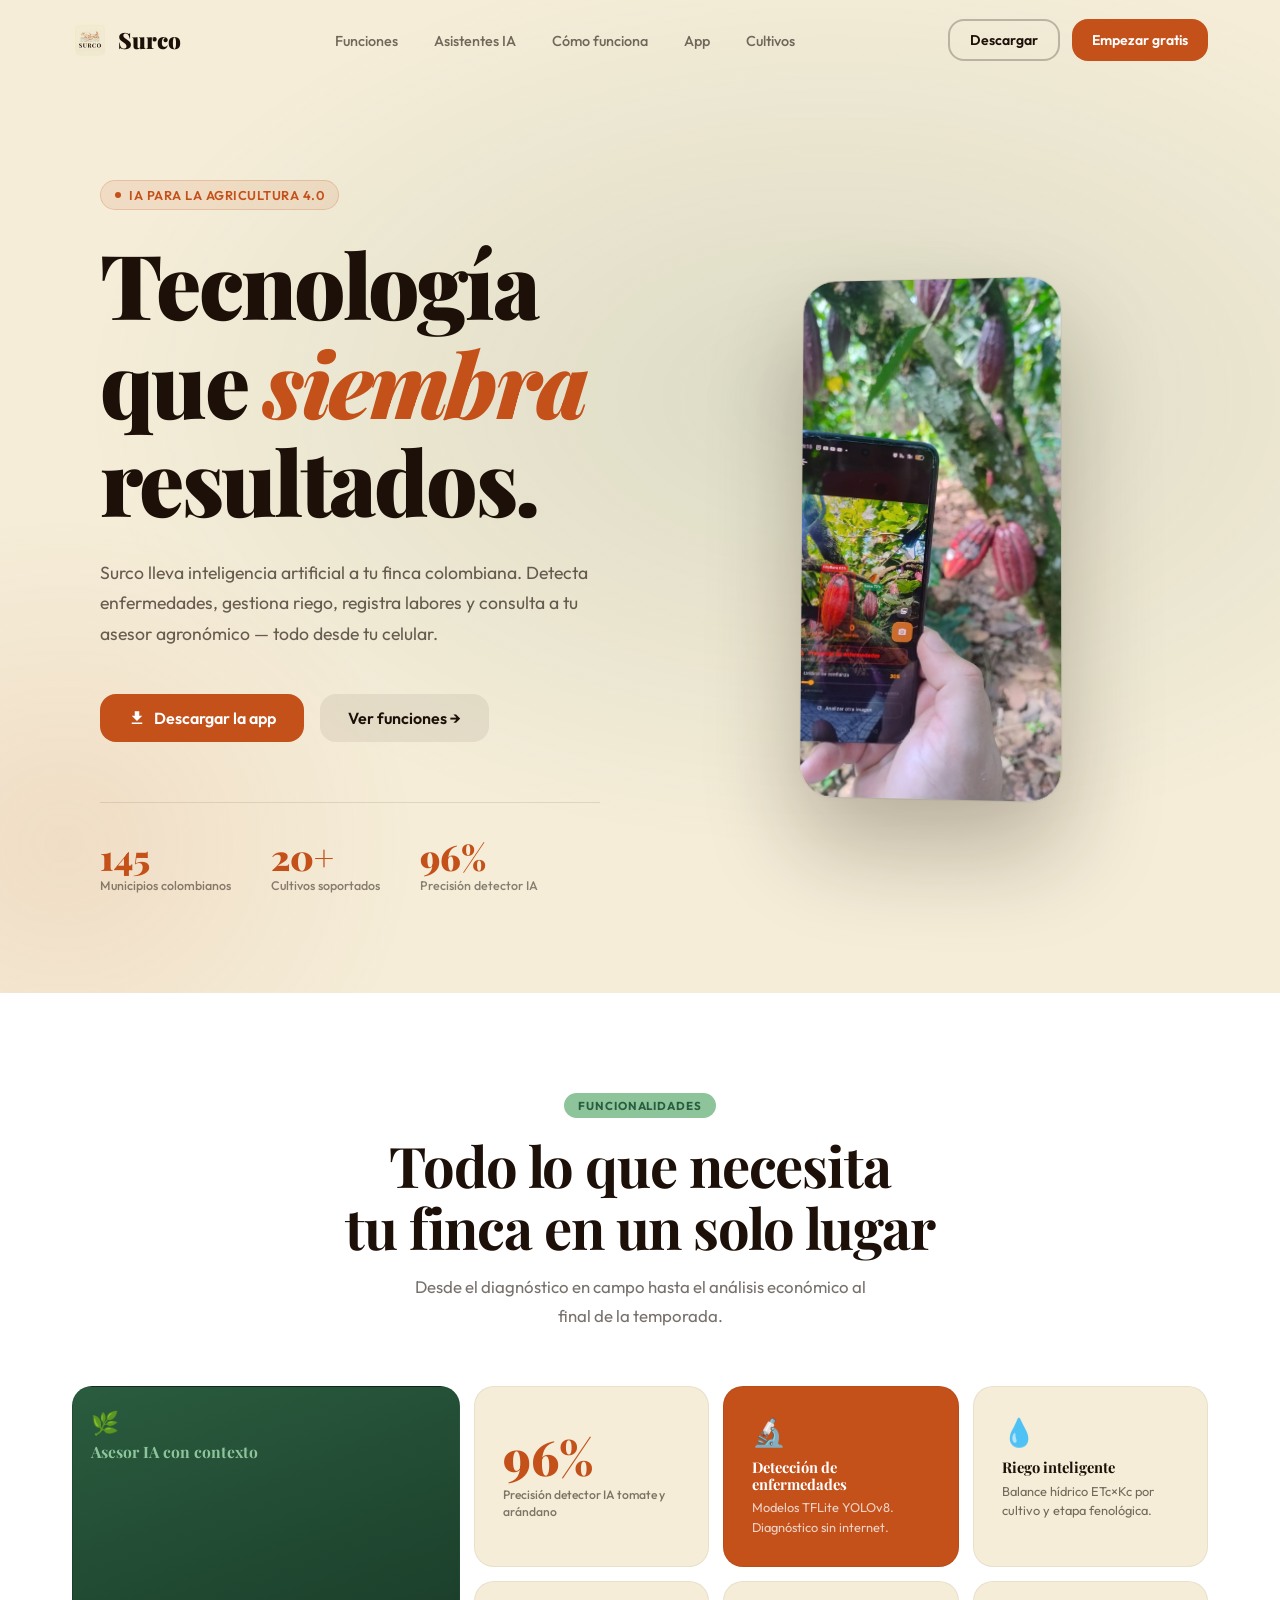
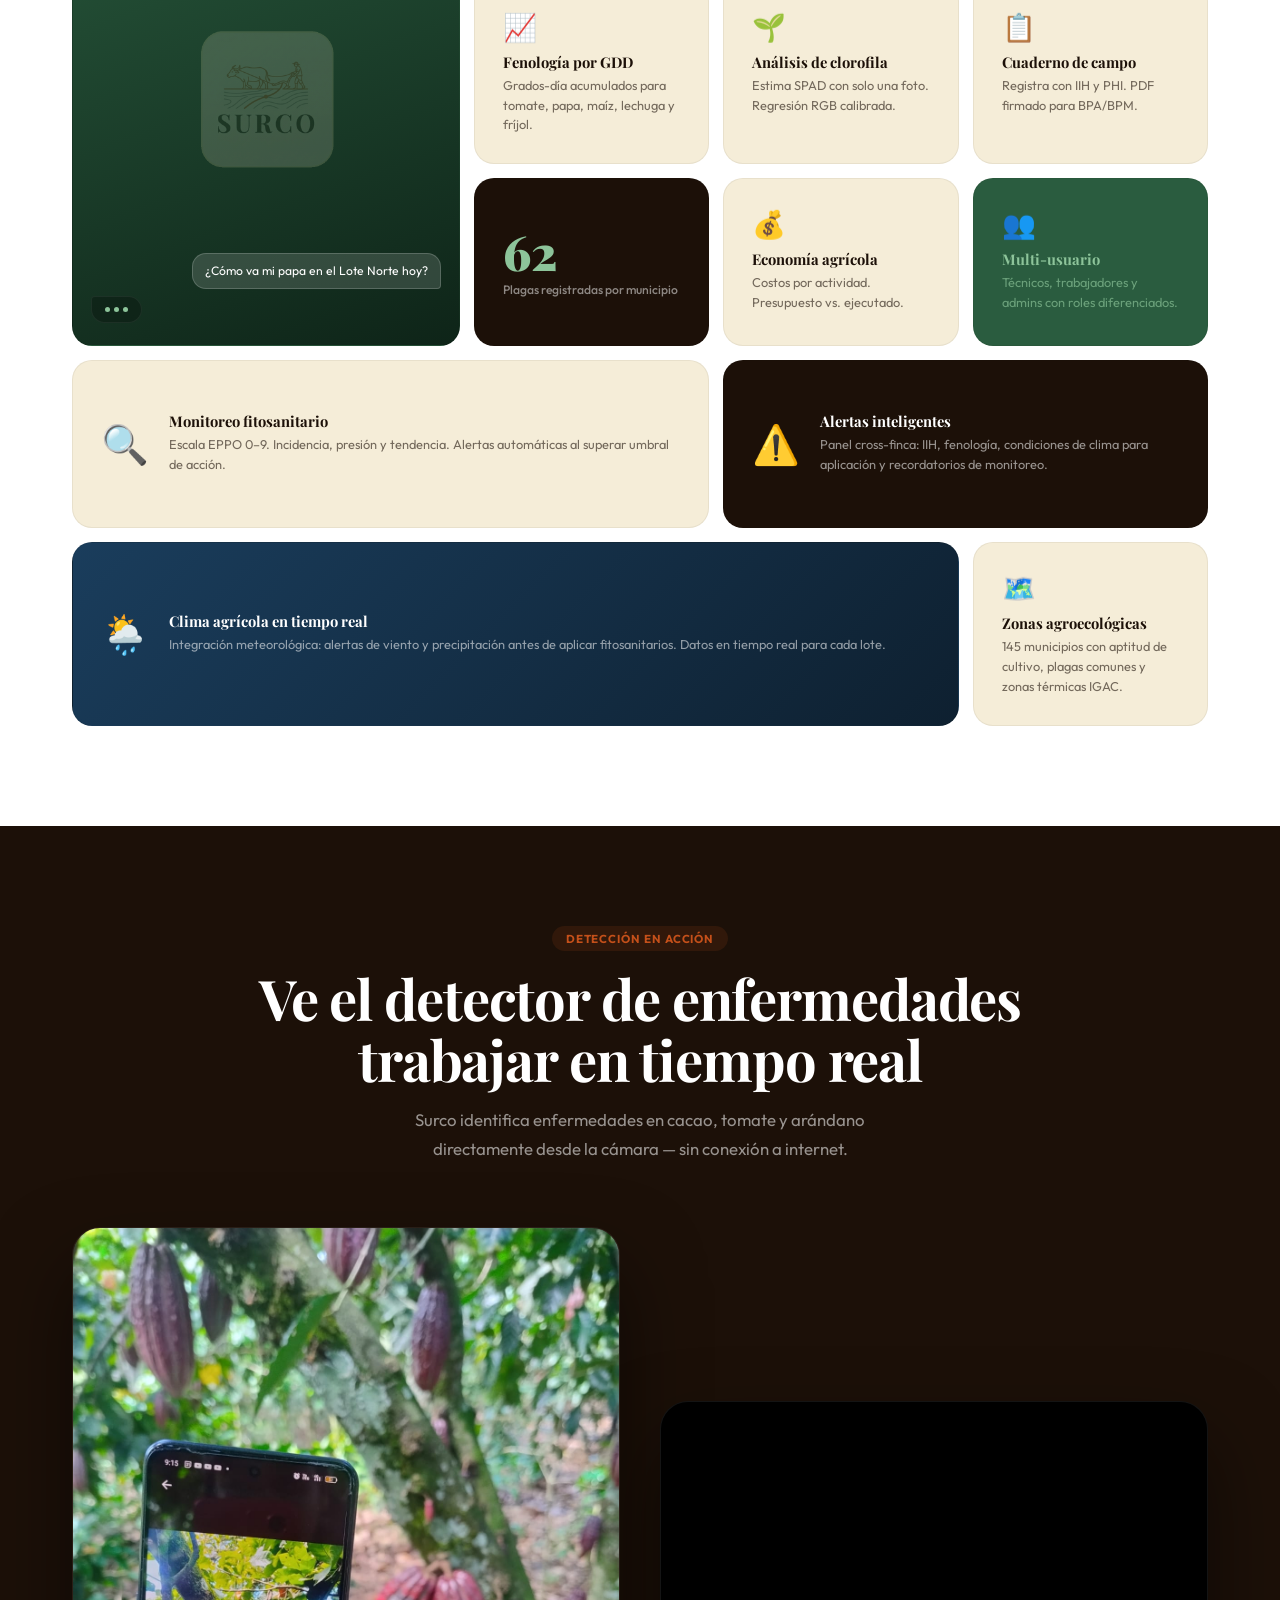
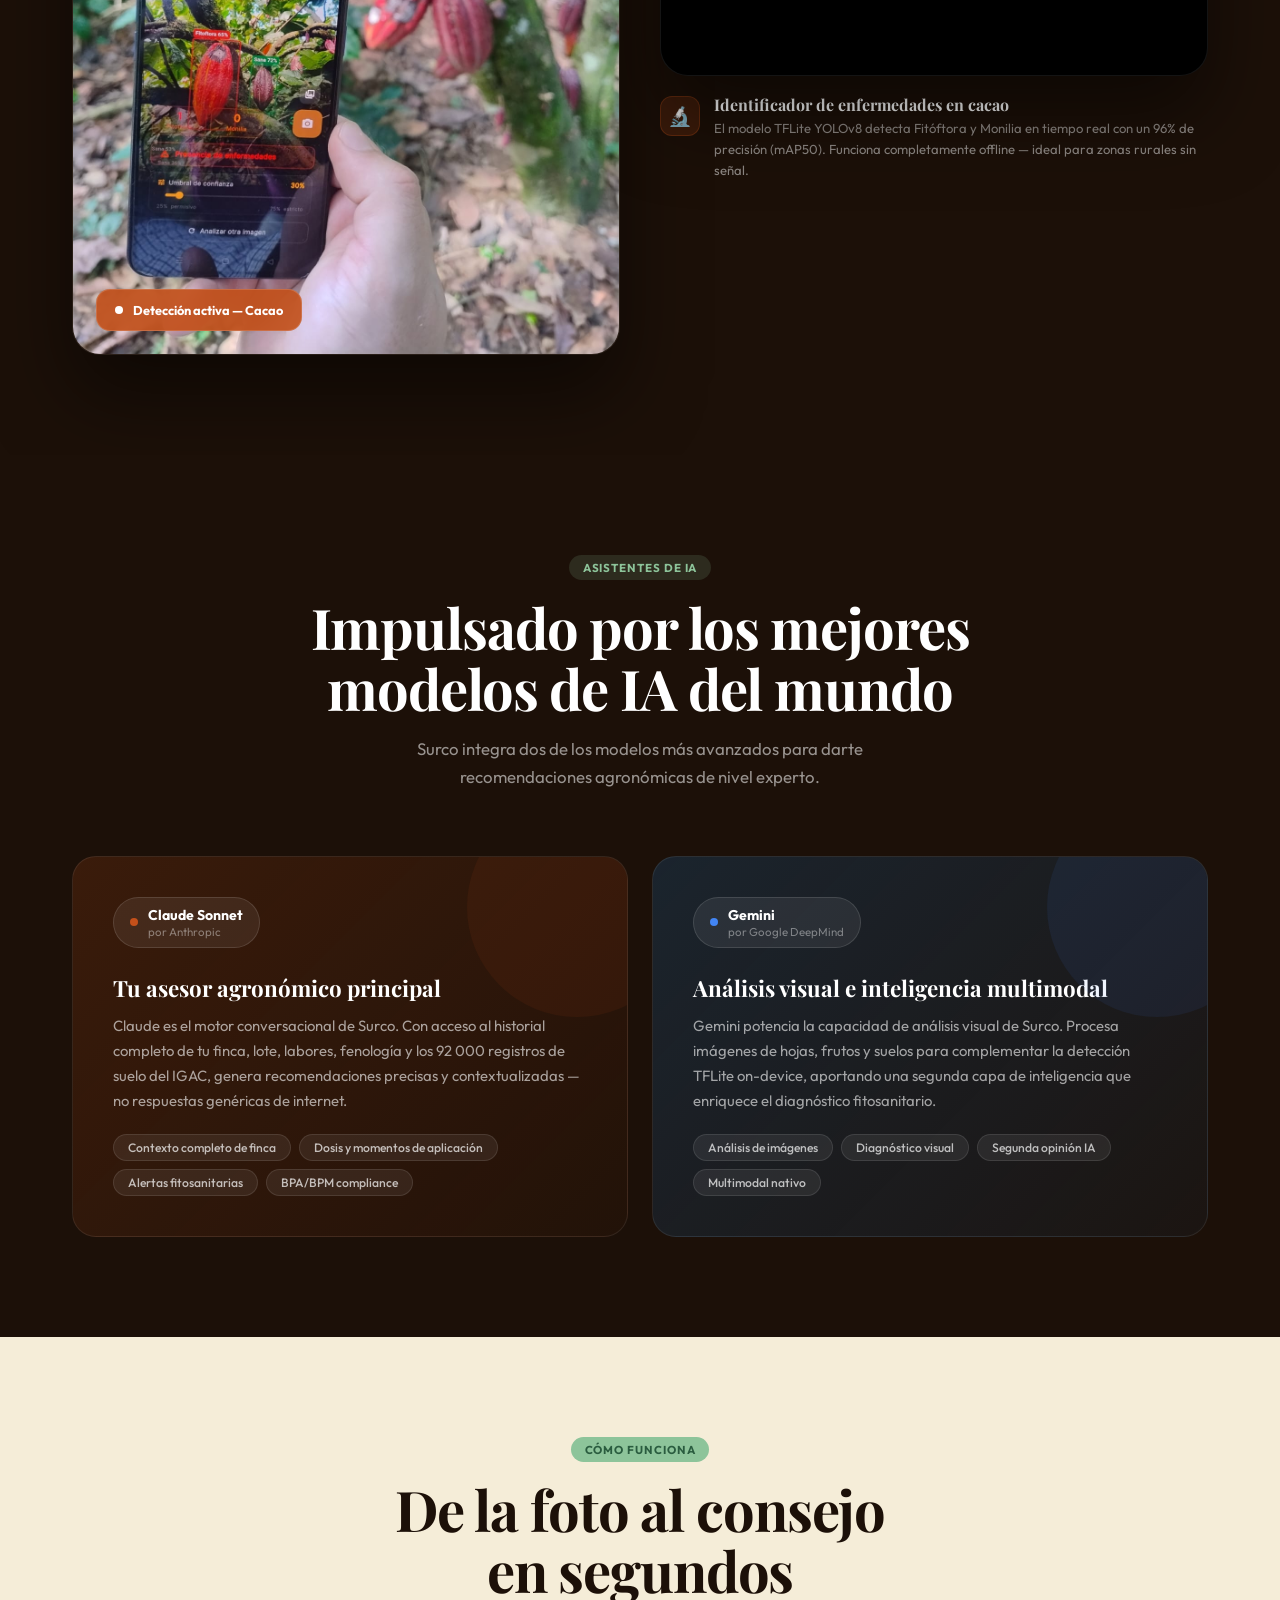
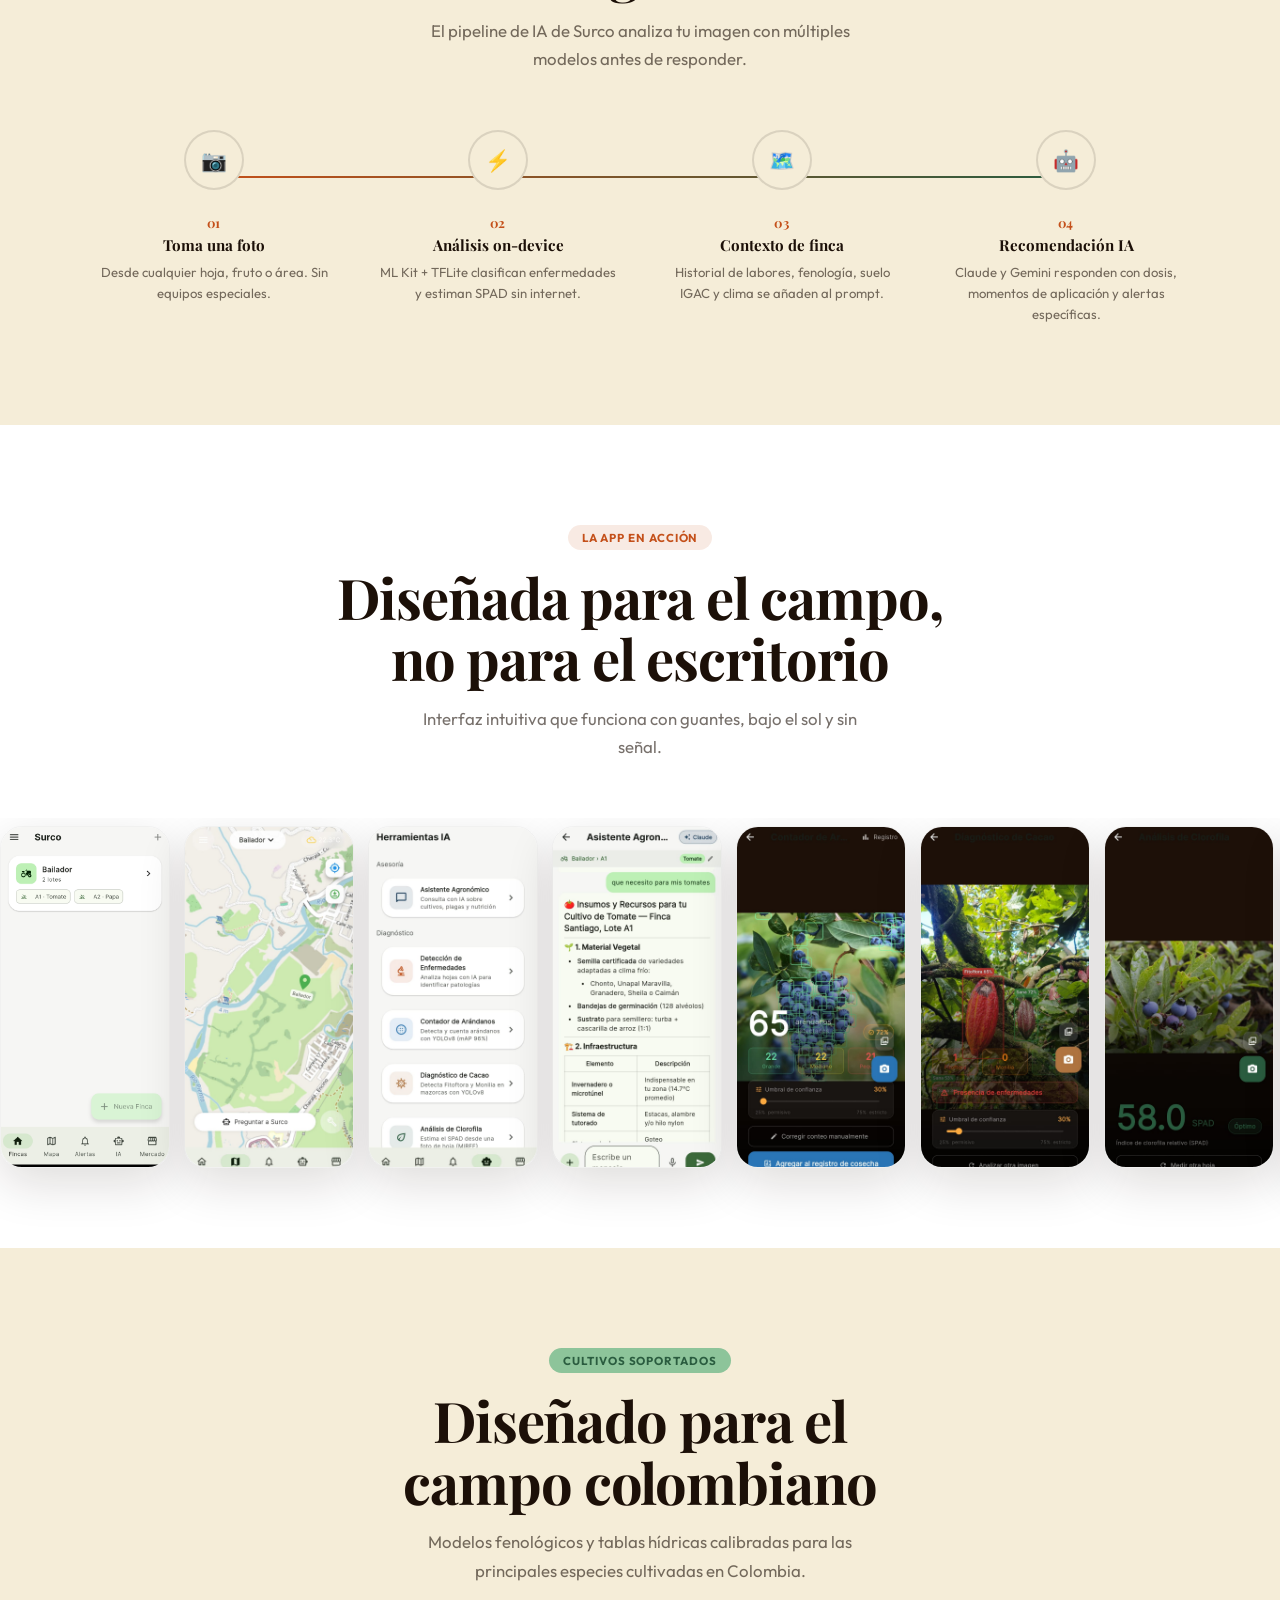
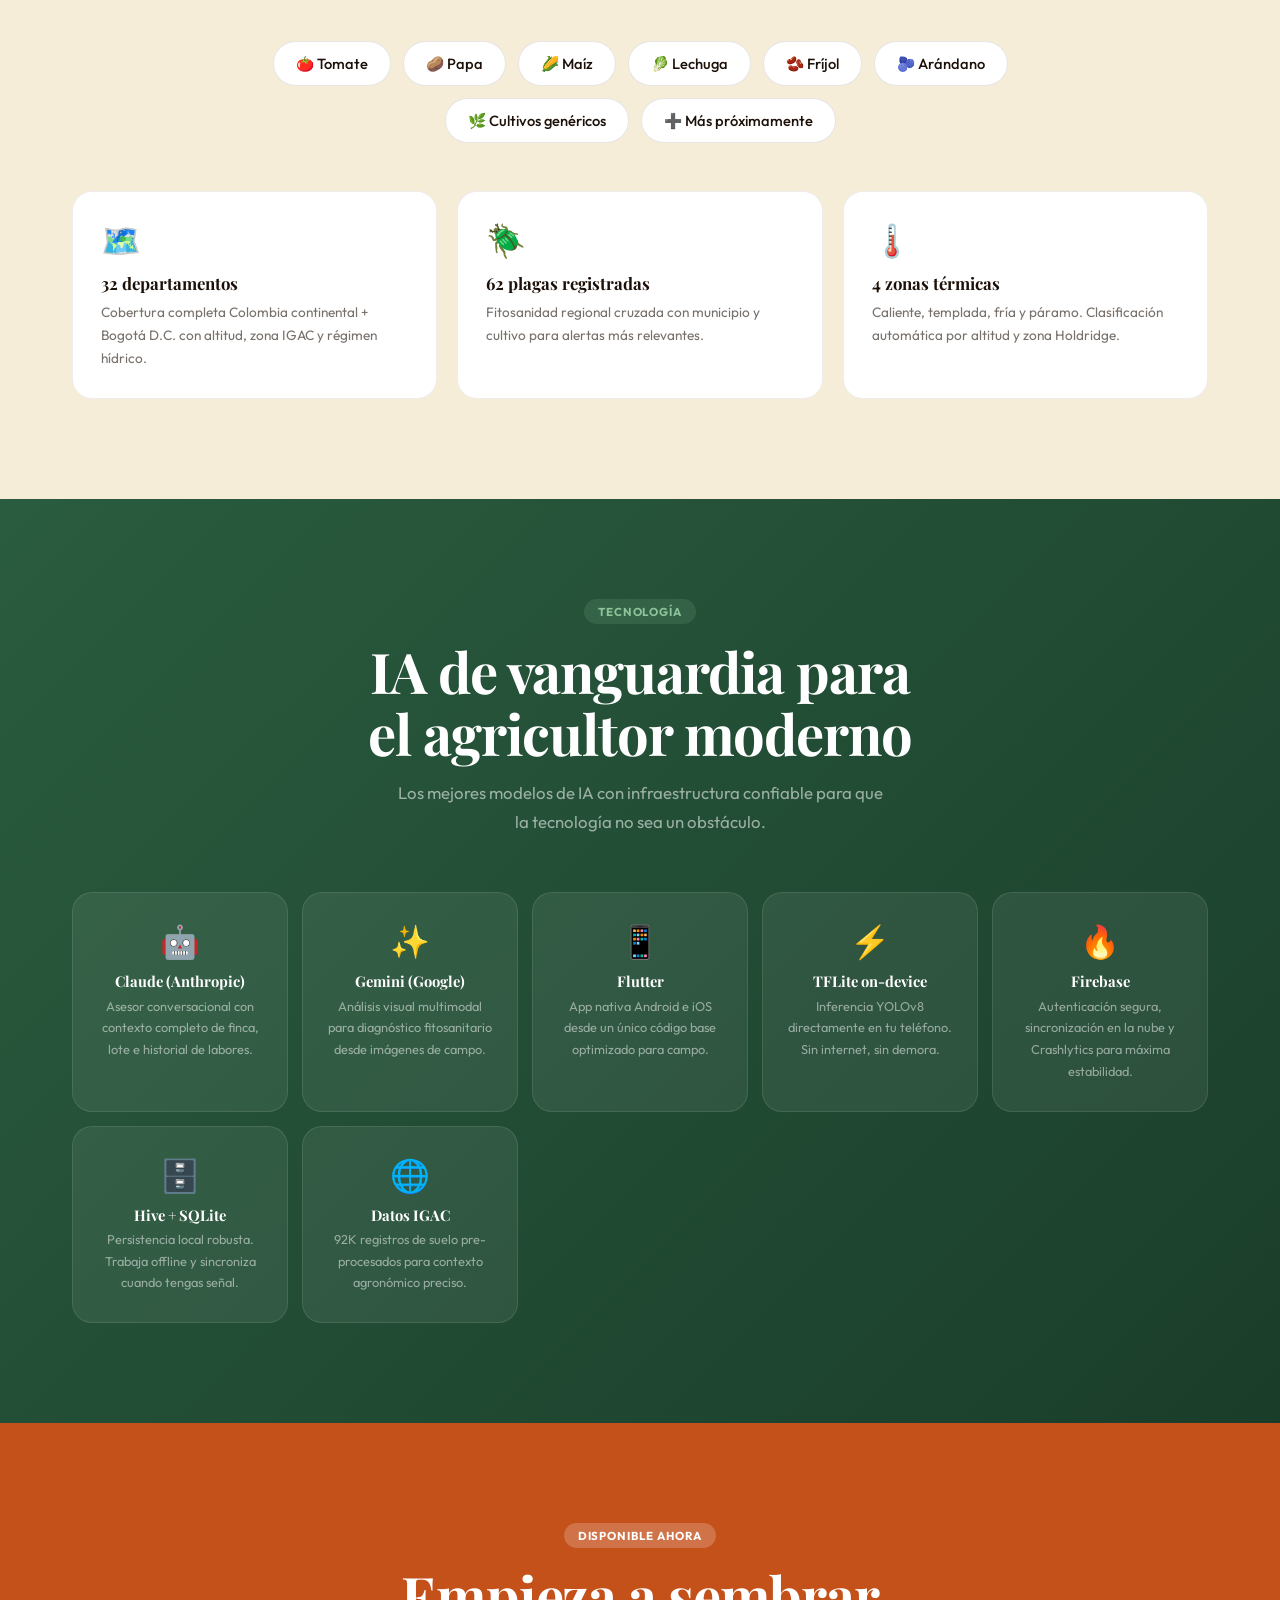
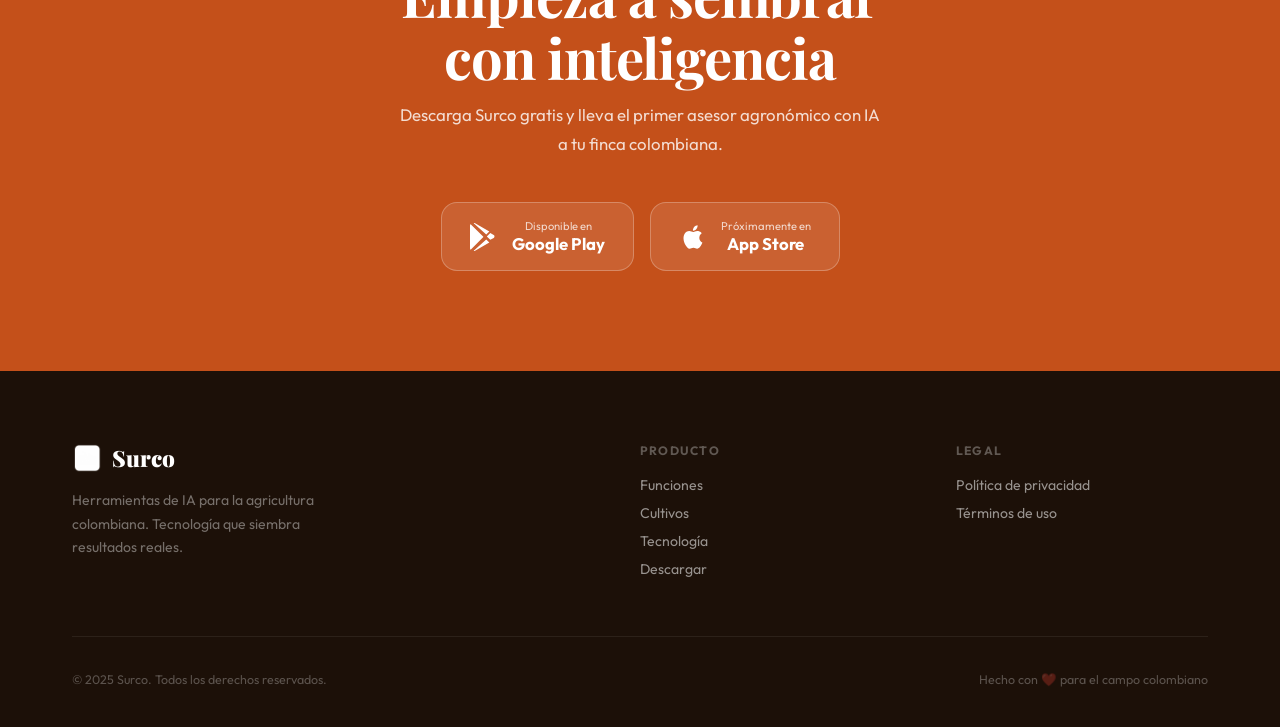
==== commit ba66e2fb: "fix: corregir rutas de assets e imágenes para GitHub Pages" ====
--- a/index.html
+++ b/index.html
@@ -1,12 +1,530 @@
-﻿<!DOCTYPE html>
+<!DOCTYPE html>
 <html lang="es">
 <head>
   <meta charset="UTF-8">
   <meta name="viewport" content="width=device-width, initial-scale=1.0">
-  <title>Surco â€” TecnologÃ­a que siembra</title>
-  <meta name="description" content="Surco es la plataforma de IA para la agricultura colombiana. GestiÃ³n de fincas, detecciÃ³n de enfermedades, riego inteligente y asesor agronÃ³mico con Claude y Gemini.">
+  <title>Surco — Tecnología que siembra</title>
+  <meta name="description" content="Surco es la plataforma de IA para la agricultura colombiana. Gestión de fincas, detección de enfermedades, riego inteligente y asesor agronómico con Claude y Gemini.">
   <link href="https://fonts.googleapis.com/css2?family=Playfair+Display:ital,wght@0,400;0,700;0,900;1,400&family=Outfit:wght@300;400;500;600;700&display=swap" rel="stylesheet">
-  <link rel="stylesheet" href="css/index.css">
+  <style>
+    :root {
+      --arcilla:     #C4501A;
+      --crema:       #F5EDD8;
+      --tierra:      #1C1008;
+      --verde-surco: #2A5C3F;
+      --verde-brote: #8DC49A;
+      --azul-dato:   #1A3D5C;
+    }
+    *, *::before, *::after { box-sizing: border-box; margin: 0; padding: 0; }
+    html { scroll-behavior: smooth; }
+    body { font-family: 'Outfit', sans-serif; background: var(--crema); color: var(--tierra); overflow-x: hidden; }
+
+    h1, h2, h3 { font-family: 'Playfair Display', serif; line-height: 1.1; }
+    h1 { font-size: clamp(3rem, 7vw, 6rem); font-weight: 900; letter-spacing: -.03em; }
+    h2 { font-size: clamp(2rem, 4.5vw, 3.5rem); font-weight: 700; letter-spacing: -.02em; }
+    h3 { font-size: 1.1rem; font-weight: 700; }
+    p  { line-height: 1.7; }
+
+    .container { max-width: 1200px; margin: 0 auto; padding: 0 32px; }
+
+    /* reveal */
+    .reveal, .reveal-l, .reveal-r {
+      opacity: 0; transition: opacity .7s cubic-bezier(.16,1,.3,1), transform .7s cubic-bezier(.16,1,.3,1);
+    }
+    .reveal   { transform: translateY(32px); }
+    .reveal-l { transform: translateX(-32px); }
+    .reveal-r { transform: translateX(32px); }
+    .reveal.on, .reveal-l.on, .reveal-r.on { opacity: 1; transform: none; }
+
+    /* buttons */
+    .btn {
+      display: inline-flex; align-items: center; gap: 8px;
+      padding: 14px 28px; border-radius: 16px;
+      font-family: 'Outfit', sans-serif; font-size: 1rem; font-weight: 600;
+      cursor: pointer; text-decoration: none; border: none;
+      transition: transform .2s cubic-bezier(.34,1.56,.64,1), box-shadow .2s;
+    }
+    .btn:hover { transform: translateY(-3px) scale(1.02); box-shadow: 0 12px 32px rgba(0,0,0,.2); }
+    .btn-primary { background: var(--arcilla); color: #fff; }
+    .btn-ghost   { background: rgba(28,16,8,.07); color: var(--tierra); }
+    .btn-outline { background: transparent; color: var(--tierra); border: 2px solid rgba(28,16,8,.25); }
+
+    /* ─── NAV ──────────────────────────────────────────── */
+    nav {
+      position: fixed; top: 0; left: 0; right: 0; z-index: 100;
+      padding: 12px 0; transition: background .3s, box-shadow .3s;
+    }
+    nav.scrolled {
+      background: rgba(245,237,216,.9);
+      backdrop-filter: blur(20px); -webkit-backdrop-filter: blur(20px);
+      box-shadow: 0 1px 0 rgba(28,16,8,.08);
+    }
+    .nav-inner { display: flex; align-items: center; justify-content: space-between; height: 56px; }
+    .nav-logo  { display: flex; align-items: center; gap: 10px; text-decoration: none; }
+    .nav-logo img { height: 36px; width: auto; }
+    .nav-logo-name { font-family: 'Playfair Display', serif; font-size: 1.4rem; font-weight: 900; color: var(--tierra); }
+    .nav-links { display: flex; gap: 36px; list-style: none; }
+    .nav-links a { text-decoration: none; color: var(--tierra); font-weight: 500; font-size: .9rem; opacity: .6; transition: opacity .2s; }
+    .nav-links a:hover { opacity: 1; }
+    .nav-cta { display: flex; gap: 12px; }
+    @media (max-width: 768px) { .nav-links, .nav-cta .btn-outline { display: none; } }
+
+    /* ─── HERO ─────────────────────────────────────────── */
+    .hero {
+      min-height: 100vh;
+      background:
+        radial-gradient(ellipse 90% 70% at 65% 40%, rgba(42,92,63,.13) 0%, transparent 65%),
+        radial-gradient(ellipse 50% 60% at 5% 85%,  rgba(196,80,26,.1) 0%, transparent 55%),
+        var(--crema);
+      display: flex; align-items: center; padding-top: 100px; overflow: hidden;
+    }
+    .hero-inner {
+      display: grid; grid-template-columns: 1fr 1fr;
+      gap: 80px; align-items: center; padding: 80px 0 100px;
+    }
+    @media (max-width: 900px) { .hero-inner { grid-template-columns: 1fr; } .hero-visual { display: none; } }
+
+    .hero-badge {
+      display: inline-flex; align-items: center; gap: 8px;
+      background: rgba(196,80,26,.1); border: 1px solid rgba(196,80,26,.2);
+      color: var(--arcilla); border-radius: 100px;
+      padding: 6px 14px; font-size: .8rem; font-weight: 600;
+      letter-spacing: .04em; text-transform: uppercase; margin-bottom: 24px;
+    }
+    .hero-badge::before {
+      content: ''; width: 6px; height: 6px; border-radius: 50%;
+      background: var(--arcilla); animation: pulse 2s infinite;
+    }
+    @keyframes pulse { 0%,100% { opacity:1; transform:scale(1); } 50% { opacity:.4; transform:scale(.7); } }
+
+    .hero h1 { color: var(--tierra); margin-bottom: 28px; }
+    .hero h1 em { font-style: italic; color: var(--arcilla); }
+    .hero-desc { font-size: 1.1rem; color: rgba(28,16,8,.65); max-width: 500px; margin-bottom: 44px; line-height: 1.75; }
+    .hero-actions { display: flex; gap: 16px; flex-wrap: wrap; margin-bottom: 60px; }
+    .hero-stats { display: flex; gap: 40px; padding-top: 36px; border-top: 1px solid rgba(28,16,8,.1); }
+    .stat-num { font-family: 'Playfair Display', serif; font-size: 2.2rem; font-weight: 900; color: var(--arcilla); line-height: 1; }
+    .stat-label { font-size: .78rem; font-weight: 500; color: rgba(28,16,8,.5); margin-top: 4px; }
+
+    .hero-visual { position: relative; display: flex; justify-content: center; }
+    .hero-slider {
+      width: 260px; height: 520px; position: relative; flex-shrink: 0;
+      border-radius: 32px; overflow: hidden;
+      box-shadow: 0 48px 96px rgba(28,16,8,.28), 0 0 0 1px rgba(28,16,8,.06);
+      transform: perspective(1000px) rotateY(-5deg) rotateX(2deg);
+      transition: transform .5s cubic-bezier(.16,1,.3,1);
+    }
+    .hero-visual:hover .hero-slider { transform: perspective(1000px) rotateY(0deg) rotateX(0deg); }
+    .hero-slider img {
+      position: absolute; inset: 0;
+      width: 100%; height: 100%; object-fit: cover;
+      opacity: 0; transition: opacity .9s ease-in-out;
+      border-radius: 32px;
+    }
+    .hero-slider img.active { opacity: 1; }
+
+    /* ── Animated bubbles ─────────────────────────────── */
+    .hbubble {
+      position: absolute;
+      background: rgba(255,255,255,.9);
+      backdrop-filter: blur(18px); -webkit-backdrop-filter: blur(18px);
+      border: 1px solid rgba(255,255,255,.95);
+      border-radius: 16px; padding: 11px 15px;
+      box-shadow: 0 12px 36px rgba(28,16,8,.16);
+      pointer-events: none; z-index: 2;
+      opacity: 0;
+      animation: hb-show 18s ease-in-out infinite;
+      min-width: 120px;
+    }
+    @keyframes hb-show {
+      0%          { opacity:0; transform: translateY(10px) scale(.93); }
+      7%          { opacity:1; transform: translateY(0)    scale(1);   }
+      55%         { opacity:1; transform: translateY(0)    scale(1);   }
+      65%         { opacity:0; transform: translateY(-8px) scale(.95); }
+      100%        { opacity:0; transform: translateY(-8px) scale(.95); }
+    }
+    .hb-label { font-size: .62rem; font-weight: 700; color: rgba(28,16,8,.42); text-transform: uppercase; letter-spacing: .07em; margin-bottom: 4px; }
+    .hb-val   { font-weight: 700; font-size: .95rem; line-height: 1.2; }
+    .hb-sub   { font-size: .68rem; color: rgba(28,16,8,.45); margin-top: 2px; }
+
+    /* individual positions + staggered delays (18s cycle, 8 bubbles → ~2.25s apart) */
+    .hb-1 { top: 8%;     left: -44px;  animation-delay:  0s;    } /* Estado de riego    */
+    .hb-2 { top: 6%;     right: -20px; animation-delay: -2.2s;  } /* Plaga detectada    */
+    .hb-3 { top: 35%;    left: -54px;  animation-delay: -4.5s;  } /* GDD acumulados     */
+    .hb-4 { top: 38%;    right: -32px; animation-delay: -6.7s;  } /* Fenología          */
+    .hb-5 { bottom: 28%; left: -30px;  animation-delay: -9s;    } /* Lluvia prevista    */
+    .hb-6 { bottom: 14%; right: -36px; animation-delay: -11.2s; } /* Clorofila SPAD     */
+    .hb-7 { bottom: 5%;  left: 5%;     animation-delay: -13.5s; } /* Alerta IIH         */
+    .hb-8 { top: 60%;    right: -28px; animation-delay: -15.7s; } /* Nuevo reporte      */
+
+    @media (max-width: 900px) { .hbubble { display: none; } }
+
+    /* ─── BENTO GRID ───────────────────────────────────── */
+    #features { background: #fff; padding: 100px 0; }
+    .section-header { text-align: center; margin-bottom: 56px; }
+    .tag {
+      display: inline-block; border-radius: 100px;
+      padding: 5px 14px; font-size: .72rem; font-weight: 700;
+      letter-spacing: .08em; text-transform: uppercase; margin-bottom: 16px;
+    }
+    .tag-green { background: var(--verde-brote); color: var(--verde-surco); }
+    .tag-clay  { background: rgba(196,80,26,.12); color: var(--arcilla); }
+    .tag-dark  { background: rgba(141,196,154,.15); color: var(--verde-brote); }
+    .tag-light { background: rgba(255,255,255,.2); color: #fff; }
+
+    /* ─── BENTO grid-template-areas (precise layout) ── */
+    .bento {
+      display: grid;
+      grid-template-columns: 1.65fr 1fr 1fr 1fr;
+      grid-template-rows: repeat(5, auto);
+      grid-template-areas:
+        "ai  s96   det    irrig"
+        "ai  pheno chloro field"
+        "ai  s62   eco    multi"
+        "mon mon   alrt   alrt "
+        "wx  wx    wx     zone ";
+      gap: 14px;
+      align-items: stretch;
+    }
+    .bc {
+      background: var(--crema); border-radius: 20px;
+      padding: 28px; border: 1px solid rgba(28,16,8,.06);
+      overflow: hidden; position: relative; min-height: 168px;
+      display: flex; flex-direction: column; justify-content: flex-start;
+      transition: transform .3s cubic-bezier(.34,1.56,.64,1), box-shadow .3s;
+    }
+    .bc:hover { transform: translateY(-4px) scale(1.005); box-shadow: 0 20px 60px rgba(28,16,8,.12); }
+    .bc h3 { font-size: .92rem; margin-bottom: 6px; }
+    .bc p  { font-size: .8rem; color: rgba(28,16,8,.6); line-height: 1.55; }
+    .bc .icon { font-size: 1.7rem; margin-bottom: 10px; }
+
+    /* area assignments */
+    .b-ai    { grid-area: ai; }
+    .b-s96   { grid-area: s96; }
+    .b-det   { grid-area: det; }
+    .b-irrig { grid-area: irrig; }
+    .b-pheno { grid-area: pheno; }
+    .b-chloro{ grid-area: chloro; }
+    .b-field { grid-area: field; }
+    .b-s62   { grid-area: s62; }
+    .b-eco   { grid-area: eco; }
+    .b-multi { grid-area: multi; }
+    .b-mon   { grid-area: mon; }
+    .b-alrt  { grid-area: alrt; }
+    .b-wx    { grid-area: wx; }
+    .b-zone  { grid-area: zone; }
+
+    /* colour variants */
+    .bc-dark  { background: var(--tierra); }
+    .bc-dark h3 { color: #fff; }
+    .bc-dark p  { color: rgba(255,255,255,.55); }
+    .bc-green { background: var(--verde-surco); }
+    .bc-green h3 { color: var(--verde-brote); }
+    .bc-green p  { color: rgba(141,196,154,.65); }
+    .bc-clay  { background: var(--arcilla); }
+    .bc-clay h3 { color: #fff; }
+    .bc-clay p  { color: rgba(255,255,255,.75); }
+
+    /* stat display */
+    .big-stat { font-family: 'Playfair Display', serif; font-size: 3rem; font-weight: 900; line-height: 1; margin-bottom: 6px; }
+    .big-stat-sub { font-size: .76rem; font-weight: 500; line-height: 1.4; }
+
+    /* horizontal cards (mon, alrt, wx, zone) */
+    .bc-h { flex-direction: row; align-items: center; gap: 20px; }
+    .bc-h .bc-h-text { flex: 1; }
+    .bc-h .bc-h-icon { font-size: 2.4rem; flex-shrink: 0; }
+
+    @media (max-width: 900px) {
+      .bento {
+        grid-template-columns: 1fr 1fr;
+        grid-template-areas:
+          "ai    ai   "
+          "s96   det  "
+          "irrig pheno"
+          "chloro field"
+          "s62   eco  "
+          "multi mon  "
+          "alrt  alrt "
+          "wx    zone ";
+      }
+      .bc { min-height: 140px; }
+    }
+    @media (max-width: 540px) {
+      .bento {
+        grid-template-columns: 1fr;
+        grid-template-areas:
+          "ai" "s96" "det" "irrig" "pheno" "chloro"
+          "field" "s62" "eco" "multi" "mon" "alrt" "wx" "zone";
+      }
+      .bc-h { flex-direction: column; align-items: flex-start; gap: 10px; }
+    }
+
+    /* ─── DEMO SECTION ─────────────────────────────────── */
+    #demo { background: var(--tierra); padding: 100px 0; overflow: hidden; }
+    .demo-header { text-align: center; margin-bottom: 64px; }
+    .demo-header h2 { color: #fff; }
+    .demo-header p  { color: rgba(255,255,255,.55); font-size: 1.05rem; max-width: 520px; margin: 16px auto 0; }
+    .demo-inner {
+      display: grid; grid-template-columns: 1fr 1fr;
+      gap: 40px; align-items: center;
+    }
+    @media (max-width: 860px) { .demo-inner { grid-template-columns: 1fr; } }
+
+    /* photo side */
+    .demo-photo-wrap { position: relative; }
+    .demo-photo {
+      width: 100%; border-radius: 28px; display: block;
+      box-shadow: 0 40px 80px rgba(0,0,0,.5);
+      border: 1px solid rgba(255,255,255,.06);
+      object-fit: cover;
+    }
+    .demo-photo-badge {
+      position: absolute; bottom: 24px; left: 24px;
+      background: rgba(196,80,26,.9);
+      backdrop-filter: blur(12px); -webkit-backdrop-filter: blur(12px);
+      border: 1px solid rgba(255,255,255,.15);
+      border-radius: 14px; padding: 12px 18px;
+      display: flex; align-items: center; gap: 10px;
+    }
+    .demo-photo-badge-dot {
+      width: 8px; height: 8px; border-radius: 50%;
+      background: #fff; animation: pulse 2s infinite;
+    }
+    .demo-photo-badge-text { font-size: .8rem; font-weight: 700; color: #fff; }
+
+    /* video side */
+    .demo-video-wrap {
+      border-radius: 28px; overflow: hidden;
+      box-shadow: 0 40px 80px rgba(0,0,0,.5);
+      border: 1px solid rgba(255,255,255,.08);
+      background: #000; position: relative;
+    }
+    .demo-video-wrap video {
+      width: 100%; display: block;
+      border-radius: 28px;
+    }
+    .demo-caption {
+      margin-top: 20px; display: flex; align-items: flex-start; gap: 14px;
+    }
+    .demo-caption-icon {
+      width: 40px; height: 40px; border-radius: 12px;
+      background: rgba(196,80,26,.2); border: 1px solid rgba(196,80,26,.3);
+      display: flex; align-items: center; justify-content: center;
+      font-size: 1.2rem; flex-shrink: 0;
+    }
+    .demo-caption h3 { color: #fff; font-size: 1rem; margin-bottom: 4px; }
+    .demo-caption p  { color: rgba(255,255,255,.5); font-size: .82rem; line-height: 1.6; }
+
+    /* ─── AI SECTION ───────────────────────────────────── */
+    #ai { background: var(--tierra); padding: 100px 0; }
+    .ai-header { text-align: center; margin-bottom: 64px; }
+    .ai-header h2 { color: #fff; }
+    .ai-header p { color: rgba(255,255,255,.55); font-size: 1.05rem; max-width: 540px; margin: 16px auto 0; }
+    .ai-grid { display: grid; grid-template-columns: 1fr 1fr; gap: 24px; }
+    @media (max-width: 768px) { .ai-grid { grid-template-columns: 1fr; } }
+
+    .ai-card {
+      border-radius: 24px; padding: 40px;
+      border: 1px solid rgba(255,255,255,.08);
+      position: relative; overflow: hidden;
+      transition: transform .4s cubic-bezier(.16,1,.3,1), box-shadow .4s;
+    }
+    .ai-card:hover { transform: translateY(-6px); box-shadow: 0 32px 80px rgba(0,0,0,.4); }
+    .ai-card::before {
+      content: ''; position: absolute;
+      width: 220px; height: 220px; border-radius: 50%;
+      top: -60px; right: -60px; opacity: .08;
+    }
+    .ai-claude { background: linear-gradient(135deg, rgba(196,80,26,.18) 0%, rgba(196,80,26,.04) 100%); }
+    .ai-claude::before { background: var(--arcilla); }
+    .ai-gemini { background: linear-gradient(135deg, rgba(26,61,92,.45) 0%, rgba(26,61,92,.12) 100%); }
+    .ai-gemini::before { background: #4285F4; }
+
+    .ai-badge {
+      display: inline-flex; align-items: center; gap: 10px;
+      background: rgba(255,255,255,.07); border: 1px solid rgba(255,255,255,.12);
+      border-radius: 100px; padding: 8px 16px; margin-bottom: 28px;
+    }
+    .dot { width: 8px; height: 8px; border-radius: 50%; }
+    .dot-claude { background: var(--arcilla); }
+    .dot-gemini { background: #4285F4; }
+    .ai-badge-name    { font-weight: 700; font-size: .88rem; color: #fff; }
+    .ai-badge-company { font-size: .72rem; color: rgba(255,255,255,.4); }
+
+    .ai-card h3 { color: #fff; font-size: 1.4rem; margin-bottom: 12px; }
+    .ai-card p  { color: rgba(255,255,255,.6); font-size: .93rem; line-height: 1.7; margin-bottom: 20px; }
+    .ai-tags { display: flex; flex-wrap: wrap; gap: 8px; }
+    .ai-tag {
+      background: rgba(255,255,255,.07); border: 1px solid rgba(255,255,255,.1);
+      border-radius: 100px; padding: 5px 14px;
+      font-size: .76rem; color: rgba(255,255,255,.7); font-weight: 500;
+    }
+
+    /* ─── HOW ──────────────────────────────────────────── */
+    #how { background: var(--crema); padding: 100px 0; }
+    .steps { display: grid; grid-template-columns: repeat(4, 1fr); gap: 0; position: relative; }
+    .steps::before {
+      content: ''; position: absolute;
+      top: 46px; left: 12.5%; right: 12.5%; height: 2px;
+      background: linear-gradient(90deg, var(--arcilla), var(--verde-surco));
+    }
+    @media (max-width: 768px) { .steps { grid-template-columns: 1fr 1fr; gap: 32px; } .steps::before { display: none; } }
+    @media (max-width: 480px) { .steps { grid-template-columns: 1fr; } }
+
+    .step { text-align: center; padding: 0 20px; position: relative; z-index: 1; }
+    .step-circle {
+      width: 60px; height: 60px; border-radius: 50%;
+      background: var(--crema); border: 2px solid rgba(28,16,8,.12);
+      display: flex; align-items: center; justify-content: center;
+      margin: 0 auto 24px; font-size: 1.3rem;
+      transition: background .3s, border-color .3s, transform .3s;
+    }
+    .step:hover .step-circle { background: var(--arcilla); border-color: var(--arcilla); transform: scale(1.1); }
+    .step-n  { font-family: 'Playfair Display', serif; font-size: .82rem; font-weight: 700; color: var(--arcilla); margin-bottom: 6px; letter-spacing: .06em; }
+    .step h3 { font-size: .95rem; margin-bottom: 8px; }
+    .step p  { font-size: .82rem; color: rgba(28,16,8,.6); line-height: 1.6; }
+
+    /* ─── SCREENSHOTS CAROUSEL ─────────────────────────── */
+    #screenshots { background: #fff; padding: 100px 0 0; overflow: hidden; }
+    .screenshots-header { text-align: center; margin-bottom: 56px; }
+    .track-wrap { overflow: hidden; padding: 8px 0 80px; }
+    .track {
+      display: flex; gap: 14px; width: max-content;
+      animation: marquee 36s linear infinite;
+    }
+    .track:hover { animation-play-state: paused; }
+    @keyframes marquee { from { transform: translateX(0); } to { transform: translateX(-50%); } }
+    .ss-item {
+      width: 170px; flex-shrink: 0; border-radius: 22px; overflow: hidden;
+      box-shadow: 0 16px 48px rgba(28,16,8,.14);
+      border: 1px solid rgba(28,16,8,.06);
+      transition: transform .3s;
+    }
+    .ss-item:hover { transform: scale(1.04) translateY(-6px); }
+    .ss-item img { width: 100%; height: 340px; object-fit: cover; display: block; }
+
+    /* ─── CROPS ────────────────────────────────────────── */
+    #crops { background: var(--crema); padding: 100px 0; }
+    .chips { display: flex; flex-wrap: wrap; gap: 12px; justify-content: center; max-width: 780px; margin: 0 auto 48px; }
+    .chip {
+      background: #fff; border: 1.5px solid rgba(28,16,8,.1);
+      border-radius: 100px; padding: 12px 22px;
+      font-size: .92rem; font-weight: 500;
+      display: flex; align-items: center; gap: 8px;
+      transition: all .2s cubic-bezier(.34,1.56,.64,1);
+    }
+    .chip:hover { border-color: var(--arcilla); background: rgba(196,80,26,.04); transform: scale(1.05); }
+    .cov-grid { display: grid; grid-template-columns: repeat(3,1fr); gap: 20px; }
+    @media (max-width: 768px) { .cov-grid { grid-template-columns: 1fr 1fr; } }
+    @media (max-width: 480px) { .cov-grid { grid-template-columns: 1fr; } }
+    .cov-card {
+      background: #fff; border-radius: 20px; padding: 28px;
+      border: 1px solid rgba(28,16,8,.07);
+      transition: transform .3s, box-shadow .3s;
+    }
+    .cov-card:hover { transform: translateY(-4px); box-shadow: 0 16px 48px rgba(28,16,8,.1); }
+    .cov-icon { font-size: 2rem; margin-bottom: 14px; }
+    .cov-card h3 { font-size: 1.05rem; margin-bottom: 8px; }
+    .cov-card p  { font-size: .85rem; color: rgba(28,16,8,.6); }
+
+    /* ─── TECH ─────────────────────────────────────────── */
+    #tech { background: linear-gradient(135deg, var(--verde-surco) 0%, #1a3d2a 100%); padding: 100px 0; }
+    .tech-header { text-align: center; margin-bottom: 56px; }
+    .tech-header h2 { color: #fff; }
+    .tech-header p { color: rgba(255,255,255,.55); font-size: 1.05rem; max-width: 500px; margin: 16px auto 0; }
+    .tech-grid { display: grid; grid-template-columns: repeat(auto-fit, minmax(190px, 1fr)); gap: 14px; }
+    .tech-card {
+      background: rgba(255,255,255,.07); border: 1px solid rgba(255,255,255,.1);
+      border-radius: 20px; padding: 28px 22px; text-align: center;
+      transition: background .2s, transform .3s;
+    }
+    .tech-card:hover { background: rgba(255,255,255,.13); transform: translateY(-4px); }
+    .tech-icon { font-size: 2rem; margin-bottom: 12px; }
+    .tech-card h3 { color: #fff; font-size: .92rem; margin-bottom: 6px; }
+    .tech-card p  { color: rgba(255,255,255,.5); font-size: .8rem; }
+
+    /* ─── CTA ──────────────────────────────────────────── */
+    #cta { background: var(--arcilla); padding: 100px 0; text-align: center; }
+    #cta h2 { color: #fff; margin-bottom: 14px; }
+    #cta p  { color: rgba(255,255,255,.8); font-size: 1.05rem; max-width: 480px; margin: 0 auto 44px; }
+    .store-btns { display: flex; gap: 16px; justify-content: center; flex-wrap: wrap; }
+    .store-btn {
+      display: inline-flex; align-items: center; gap: 14px;
+      background: rgba(255,255,255,.1); border: 1.5px solid rgba(255,255,255,.25);
+      border-radius: 16px; padding: 16px 28px;
+      color: #fff; text-decoration: none;
+      transition: background .2s, transform .2s;
+    }
+    .store-btn:hover { background: rgba(255,255,255,.2); transform: translateY(-2px); }
+    .store-btn svg { width: 28px; height: 28px; fill: #fff; flex-shrink: 0; }
+    .sb-label { font-size: .7rem; opacity: .75; }
+    .sb-name  { font-size: 1.05rem; font-weight: 700; }
+
+    /* ─── FOOTER ───────────────────────────────────────── */
+    footer { background: var(--tierra); padding: 72px 0 36px; }
+    .foot-top {
+      display: grid; grid-template-columns: 2fr 1fr 1fr;
+      gap: 64px; padding-bottom: 48px;
+      border-bottom: 1px solid rgba(255,255,255,.07); margin-bottom: 32px;
+    }
+    @media (max-width: 768px) { .foot-top { grid-template-columns: 1fr; gap: 32px; } }
+    .foot-logo { display: flex; align-items: center; gap: 10px; margin-bottom: 16px; text-decoration: none; }
+    .foot-logo img { height: 30px; filter: brightness(0) invert(1); }
+    .foot-logo-name { font-family: 'Playfair Display', serif; font-size: 1.4rem; font-weight: 900; color: #fff; }
+    .foot-brand p { font-size: .88rem; color: rgba(255,255,255,.4); max-width: 280px; line-height: 1.65; }
+    .foot-col h4 { font-size: .76rem; font-weight: 700; color: rgba(255,255,255,.3); letter-spacing: .1em; text-transform: uppercase; margin-bottom: 18px; }
+    .foot-col a { display: block; font-size: .88rem; color: rgba(255,255,255,.55); text-decoration: none; margin-bottom: 10px; transition: color .15s; }
+    .foot-col a:hover { color: #fff; }
+    .foot-bottom { display: flex; justify-content: space-between; align-items: center; flex-wrap: wrap; gap: 12px; }
+    .foot-bottom p { font-size: .78rem; color: rgba(255,255,255,.28); }
+
+    /* ─── AI CHAT SIMULATION ────────────────────────────── */
+    .cmsg {
+      max-width: 90%; line-height: 1.5; font-size: .76rem;
+      border-radius: 14px; padding: 8px 12px;
+      opacity: 0; transform: translateY(8px);
+      transition: opacity .35s ease, transform .35s ease;
+    }
+    .cmsg.show { opacity: 1; transform: none; }
+    .cmsg-user {
+      align-self: flex-end;
+      background: rgba(255,255,255,.14);
+      border: 1px solid rgba(255,255,255,.18);
+      color: #fff;
+      border-radius: 14px 14px 4px 14px;
+    }
+    .cmsg-ai {
+      align-self: flex-start;
+      background: rgba(0,0,0,.3);
+      border: 1px solid rgba(255,255,255,.07);
+      color: rgba(255,255,255,.88);
+      border-radius: 4px 14px 14px 14px;
+    }
+    .cmsg-ai-tag {
+      font-size: .58rem; font-weight: 800; color: var(--verde-brote);
+      letter-spacing: .08em; text-transform: uppercase; margin-bottom: 5px;
+      display: flex; align-items: center; gap: 5px;
+    }
+    .cmsg-ai-tag::before {
+      content: ''; width: 6px; height: 6px; border-radius: 50%;
+      background: var(--verde-brote); flex-shrink: 0;
+    }
+    .ctyping {
+      align-self: flex-start;
+      display: flex; gap: 4px; align-items: center;
+      background: rgba(0,0,0,.25); border: 1px solid rgba(255,255,255,.06);
+      border-radius: 4px 14px 14px 14px; padding: 10px 13px;
+      opacity: 0; transition: opacity .3s;
+    }
+    .ctyping.show { opacity: 1; }
+    .ctyping span {
+      width: 5px; height: 5px; border-radius: 50%;
+      background: var(--verde-brote);
+      animation: ctb .7s ease-in-out infinite;
+    }
+    .ctyping span:nth-child(2) { animation-delay: .15s; }
+    .ctyping span:nth-child(3) { animation-delay: .30s; }
+    @keyframes ctb { 0%,100% { transform:translateY(0); opacity:.4; } 50% { transform:translateY(-4px); opacity:1; } }
+  </style>
 </head>
 <body>
 
@@ -20,7 +538,7 @@
     <ul class="nav-links">
       <li><a href="#features">Funciones</a></li>
       <li><a href="#ai">Asistentes IA</a></li>
-      <li><a href="#how">CÃ³mo funciona</a></li>
+      <li><a href="#how">Cómo funciona</a></li>
       <li><a href="#screenshots">App</a></li>
       <li><a href="#crops">Cultivos</a></li>
     </ul>
@@ -37,21 +555,21 @@
     <div class="hero-inner">
       <div class="reveal-l">
         <div class="hero-badge">IA para la Agricultura 4.0</div>
-        <h1>TecnologÃ­a<br/>que <em>siembra</em><br/>resultados.</h1>
+        <h1>Tecnología<br/>que <em>siembra</em><br/>resultados.</h1>
         <p class="hero-desc">
-          Surco lleva inteligencia artificial a tu finca colombiana. Detecta enfermedades, gestiona riego, registra labores y consulta a tu asesor agronÃ³mico â€” todo desde tu celular.
+          Surco lleva inteligencia artificial a tu finca colombiana. Detecta enfermedades, gestiona riego, registra labores y consulta a tu asesor agronómico — todo desde tu celular.
         </p>
         <div class="hero-actions">
           <a href="#cta" class="btn btn-primary">
             <svg width="18" height="18" viewBox="0 0 24 24" fill="currentColor"><path d="M5 20h14v-2H5v2zM19 9h-4V3H9v6H5l7 7 7-7z"/></svg>
             Descargar la app
           </a>
-          <a href="#features" class="btn btn-ghost">Ver funciones â†’</a>
+          <a href="#features" class="btn btn-ghost">Ver funciones →</a>
         </div>
         <div class="hero-stats">
           <div><div class="stat-num">145</div><div class="stat-label">Municipios colombianos</div></div>
           <div><div class="stat-num">20+</div><div class="stat-label">Cultivos soportados</div></div>
-          <div><div class="stat-num">96%</div><div class="stat-label">PrecisiÃ³n detector IA</div></div>
+          <div><div class="stat-num">96%</div><div class="stat-label">Precisión detector IA</div></div>
         </div>
       </div>
 
@@ -60,27 +578,27 @@
         <!-- Burbuja 1: Estado de riego -->
         <div class="hbubble hb-1">
           <div class="hb-label">Estado de riego</div>
-          <div class="hb-val" style="color:var(--verde-surco);">â— Ã“ptimo</div>
+          <div class="hb-val" style="color:var(--verde-surco);">● Óptimo</div>
         </div>
 
         <!-- Burbuja 2: Plaga detectada -->
         <div class="hbubble hb-2">
           <div class="hb-label">Plaga detectada</div>
           <div class="hb-val" style="color:var(--arcilla);">Monilia 72%</div>
-          <div class="hb-sub">Cacao Â· Lote Sur</div>
+          <div class="hb-sub">Cacao · Lote Sur</div>
         </div>
 
         <!-- Burbuja 3: GDD acumulados -->
         <div class="hbubble hb-3">
           <div class="hb-label">GDD acumulados</div>
-          <div class="hb-val">847 Â°CÂ·dÃ­a</div>
-          <div class="hb-sub">Etapa: floraciÃ³n</div>
-        </div>
-
-        <!-- Burbuja 4: FenologÃ­a -->
+          <div class="hb-val">847 °C·día</div>
+          <div class="hb-sub">Etapa: floración</div>
+        </div>
+
+        <!-- Burbuja 4: Fenología -->
         <div class="hbubble hb-4">
-          <div class="hb-label">FenologÃ­a activa</div>
-          <div class="hb-val">FloraciÃ³n <span style="font-size:.78rem;font-weight:500;color:rgba(28,16,8,.5);">55%</span></div>
+          <div class="hb-label">Fenología activa</div>
+          <div class="hb-val">Floración <span style="font-size:.78rem;font-weight:500;color:rgba(28,16,8,.5);">55%</span></div>
           <div class="hb-sub">Tomate cherry</div>
         </div>
 
@@ -88,7 +606,7 @@
         <div class="hbubble hb-5">
           <div class="hb-label">Lluvia prevista</div>
           <div class="hb-val" style="color:var(--azul-dato);">12 mm</div>
-          <div class="hb-sub">MaÃ±ana Â· No aplicar</div>
+          <div class="hb-sub">Mañana · No aplicar</div>
         </div>
 
         <!-- Burbuja 6: Clorofila SPAD -->
@@ -100,20 +618,20 @@
 
         <!-- Burbuja 7: Alerta IIH -->
         <div class="hbubble hb-7">
-          <div class="hb-label">âš ï¸ Alerta IIH</div>
+          <div class="hb-label">⚠️ Alerta IIH</div>
           <div class="hb-val" style="color:var(--arcilla);">Umbral superado</div>
-          <div class="hb-sub">Papa Â· Lote Norte</div>
+          <div class="hb-sub">Papa · Lote Norte</div>
         </div>
 
         <!-- Burbuja 8: Nuevo reporte -->
         <div class="hbubble hb-8">
           <div class="hb-label">Reporte generado</div>
-          <div class="hb-val" style="color:var(--verde-surco);">âœ“ PDF listo</div>
-          <div class="hb-sub">BPA Â· Finca El Progreso</div>
+          <div class="hb-val" style="color:var(--verde-surco);">✓ PDF listo</div>
+          <div class="hb-sub">BPA · Finca El Progreso</div>
         </div>
 
         <div class="hero-slider" id="heroSlider">
-          <img src="assets/img/app-screenshot-cacao.jpg"     alt="Surco â€” DetecciÃ³n en cacao"  class="active">
+          <img src="assets/img/app-screenshot-cacao.jpg"     alt="Surco — Detección en cacao"  class="active">
           <img src="assets/img/app-screenshot-06.jpg"      alt="Surco App">
           <img src="assets/img/app-screenshot-10.jpg"          alt="Surco App">
           <img src="assets/img/app-screenshot-09.jpg"          alt="Surco App">
@@ -133,16 +651,16 @@
     <div class="section-header reveal">
       <div class="tag tag-green">Funcionalidades</div>
       <h2>Todo lo que necesita<br/>tu finca en un solo lugar</h2>
-      <p style="color:rgba(28,16,8,.6);font-size:1.05rem;max-width:480px;margin:16px auto 0;">Desde el diagnÃ³stico en campo hasta el anÃ¡lisis econÃ³mico al final de la temporada.</p>
+      <p style="color:rgba(28,16,8,.6);font-size:1.05rem;max-width:480px;margin:16px auto 0;">Desde el diagnóstico en campo hasta el análisis económico al final de la temporada.</p>
     </div>
 
     <div class="bento">
 
-      <!-- AI Advisor â€” tall left card -->
+      <!-- AI Advisor — tall left card -->
       <div class="bc b-ai reveal-l" style="background:linear-gradient(160deg,var(--verde-surco) 0%,#0e2418 100%);padding:22px 18px;overflow:hidden;">
         <!-- header -->
         <div style="margin-bottom:14px;flex-shrink:0;">
-          <div style="font-size:1.4rem;margin-bottom:6px;">ðŸŒ¿</div>
+          <div style="font-size:1.4rem;margin-bottom:6px;">🌿</div>
           <h3 style="color:var(--verde-brote);font-size:.98rem;margin:0;">Asesor IA con contexto</h3>
         </div>
         <!-- chat -->
@@ -166,45 +684,45 @@
       <!-- 96% stat -->
       <div class="bc b-s96 reveal" style="justify-content:center;">
         <div class="big-stat" style="color:var(--arcilla);">96%</div>
-        <div class="big-stat-sub" style="color:rgba(28,16,8,.55);">PrecisiÃ³n detector IA tomate y arÃ¡ndano</div>
+        <div class="big-stat-sub" style="color:rgba(28,16,8,.55);">Precisión detector IA tomate y arándano</div>
       </div>
 
       <!-- Disease detection -->
       <div class="bc bc-clay b-det reveal">
-        <div class="icon">ðŸ”¬</div>
-        <h3>DetecciÃ³n de enfermedades</h3>
-        <p>Modelos TFLite YOLOv8. DiagnÃ³stico sin internet.</p>
+        <div class="icon">🔬</div>
+        <h3>Detección de enfermedades</h3>
+        <p>Modelos TFLite YOLOv8. Diagnóstico sin internet.</p>
       </div>
 
       <!-- Irrigation -->
       <div class="bc b-irrig reveal">
-        <div class="icon">ðŸ’§</div>
+        <div class="icon">💧</div>
         <h3>Riego inteligente</h3>
-        <p>Balance hÃ­drico ETcÃ—Kc por cultivo y etapa fenolÃ³gica.</p>
+        <p>Balance hídrico ETc×Kc por cultivo y etapa fenológica.</p>
       </div>
 
       <!-- Phenology -->
       <div class="bc b-pheno reveal">
-        <div class="icon">ðŸ“ˆ</div>
-        <h3>FenologÃ­a por GDD</h3>
-        <p>Grados-dÃ­a acumulados para tomate, papa, maÃ­z, lechuga y frÃ­jol.</p>
+        <div class="icon">📈</div>
+        <h3>Fenología por GDD</h3>
+        <p>Grados-día acumulados para tomate, papa, maíz, lechuga y fríjol.</p>
       </div>
 
       <!-- Chlorophyll -->
       <div class="bc b-chloro reveal">
-        <div class="icon">ðŸŒ±</div>
-        <h3>AnÃ¡lisis de clorofila</h3>
-        <p>Estima SPAD con solo una foto. RegresiÃ³n RGB calibrada.</p>
+        <div class="icon">🌱</div>
+        <h3>Análisis de clorofila</h3>
+        <p>Estima SPAD con solo una foto. Regresión RGB calibrada.</p>
       </div>
 
       <!-- Field notebook -->
       <div class="bc b-field reveal">
-        <div class="icon">ðŸ“‹</div>
+        <div class="icon">📋</div>
         <h3>Cuaderno de campo</h3>
         <p>Registra con IIH y PHI. PDF firmado para BPA/BPM.</p>
       </div>
 
-      <!-- 62 stat â€” dark -->
+      <!-- 62 stat — dark -->
       <div class="bc bc-dark b-s62 reveal" style="justify-content:center;">
         <div class="big-stat" style="color:var(--verde-brote);">62</div>
         <div class="big-stat-sub" style="color:rgba(255,255,255,.5);">Plagas registradas por municipio</div>
@@ -212,50 +730,50 @@
 
       <!-- Economics -->
       <div class="bc b-eco reveal">
-        <div class="icon">ðŸ’°</div>
-        <h3>EconomÃ­a agrÃ­cola</h3>
+        <div class="icon">💰</div>
+        <h3>Economía agrícola</h3>
         <p>Costos por actividad. Presupuesto vs. ejecutado.</p>
       </div>
 
-      <!-- Multi-user â€” green -->
+      <!-- Multi-user — green -->
       <div class="bc bc-green b-multi reveal">
-        <div class="icon">ðŸ‘¥</div>
+        <div class="icon">👥</div>
         <h3>Multi-usuario</h3>
-        <p>TÃ©cnicos, trabajadores y admins con roles diferenciados.</p>
-      </div>
-
-      <!-- Monitoring â€” 2 cols wide, horizontal layout -->
+        <p>Técnicos, trabajadores y admins con roles diferenciados.</p>
+      </div>
+
+      <!-- Monitoring — 2 cols wide, horizontal layout -->
       <div class="bc bc-h b-mon reveal">
-        <div class="bc-h-icon">ðŸ”</div>
+        <div class="bc-h-icon">🔍</div>
         <div class="bc-h-text">
           <h3>Monitoreo fitosanitario</h3>
-          <p>Escala EPPO 0â€“9. Incidencia, presiÃ³n y tendencia. Alertas automÃ¡ticas al superar umbral de acciÃ³n.</p>
-        </div>
-      </div>
-
-      <!-- Smart Alerts â€” 2 cols wide, horizontal layout -->
+          <p>Escala EPPO 0–9. Incidencia, presión y tendencia. Alertas automáticas al superar umbral de acción.</p>
+        </div>
+      </div>
+
+      <!-- Smart Alerts — 2 cols wide, horizontal layout -->
       <div class="bc bc-h b-alrt reveal" style="background:var(--tierra);">
-        <div class="bc-h-icon">âš ï¸</div>
+        <div class="bc-h-icon">⚠️</div>
         <div class="bc-h-text">
           <h3 style="color:#fff;">Alertas inteligentes</h3>
-          <p style="color:rgba(255,255,255,.55);">Panel cross-finca: IIH, fenologÃ­a, condiciones de clima para aplicaciÃ³n y recordatorios de monitoreo.</p>
-        </div>
-      </div>
-
-      <!-- Weather â€” 3 cols wide -->
+          <p style="color:rgba(255,255,255,.55);">Panel cross-finca: IIH, fenología, condiciones de clima para aplicación y recordatorios de monitoreo.</p>
+        </div>
+      </div>
+
+      <!-- Weather — 3 cols wide -->
       <div class="bc bc-h b-wx reveal" style="background:linear-gradient(135deg,var(--azul-dato) 0%,#0e2030 100%);">
-        <div class="bc-h-icon">ðŸŒ¦ï¸</div>
+        <div class="bc-h-icon">🌦️</div>
         <div class="bc-h-text">
-          <h3 style="color:#fff;">Clima agrÃ­cola en tiempo real</h3>
-          <p style="color:rgba(255,255,255,.55);">IntegraciÃ³n meteorolÃ³gica: alertas de viento y precipitaciÃ³n antes de aplicar fitosanitarios. Datos en tiempo real para cada lote.</p>
-        </div>
-      </div>
-
-      <!-- Zone data â€” 1 col -->
+          <h3 style="color:#fff;">Clima agrícola en tiempo real</h3>
+          <p style="color:rgba(255,255,255,.55);">Integración meteorológica: alertas de viento y precipitación antes de aplicar fitosanitarios. Datos en tiempo real para cada lote.</p>
+        </div>
+      </div>
+
+      <!-- Zone data — 1 col -->
       <div class="bc b-zone reveal">
-        <div class="icon">ðŸ—ºï¸</div>
-        <h3>Zonas agroecolÃ³gicas</h3>
-        <p>145 municipios con aptitud de cultivo, plagas comunes y zonas tÃ©rmicas IGAC.</p>
+        <div class="icon">🗺️</div>
+        <h3>Zonas agroecológicas</h3>
+        <p>145 municipios con aptitud de cultivo, plagas comunes y zonas térmicas IGAC.</p>
       </div>
 
     </div>
@@ -266,9 +784,9 @@
 <section id="demo">
   <div class="container">
     <div class="demo-header reveal">
-      <div class="tag tag-clay">DetecciÃ³n en acciÃ³n</div>
+      <div class="tag tag-clay">Detección en acción</div>
       <h2>Ve el detector de enfermedades<br/>trabajar en tiempo real</h2>
-      <p>Surco identifica enfermedades en cacao, tomate y arÃ¡ndano directamente desde la cÃ¡mara â€” sin conexiÃ³n a internet.</p>
+      <p>Surco identifica enfermedades en cacao, tomate y arándano directamente desde la cámara — sin conexión a internet.</p>
     </div>
 
     <div class="demo-inner">
@@ -281,7 +799,7 @@
         >
         <div class="demo-photo-badge">
           <div class="demo-photo-badge-dot"></div>
-          <div class="demo-photo-badge-text">DetecciÃ³n activa â€” Cacao</div>
+          <div class="demo-photo-badge-text">Detección activa — Cacao</div>
         </div>
       </div>
 
@@ -299,10 +817,10 @@
           </video>
         </div>
         <div class="demo-caption">
-          <div class="demo-caption-icon">ðŸ”¬</div>
+          <div class="demo-caption-icon">🔬</div>
           <div>
             <h3>Identificador de enfermedades en cacao</h3>
-            <p>El modelo TFLite YOLOv8 detecta FitÃ³ftora y Monilia en tiempo real con un 96% de precisiÃ³n (mAP50). Funciona completamente offline â€” ideal para zonas rurales sin seÃ±al.</p>
+            <p>El modelo TFLite YOLOv8 detecta Fitóftora y Monilia en tiempo real con un 96% de precisión (mAP50). Funciona completamente offline — ideal para zonas rurales sin señal.</p>
           </div>
         </div>
       </div>
@@ -316,7 +834,7 @@
     <div class="ai-header reveal">
       <div class="tag tag-dark">Asistentes de IA</div>
       <h2>Impulsado por los mejores<br/>modelos de IA del mundo</h2>
-      <p>Surco integra dos de los modelos mÃ¡s avanzados para darte recomendaciones agronÃ³micas de nivel experto.</p>
+      <p>Surco integra dos de los modelos más avanzados para darte recomendaciones agronómicas de nivel experto.</p>
     </div>
 
     <div class="ai-grid">
@@ -329,13 +847,13 @@
             <div class="ai-badge-company">por Anthropic</div>
           </div>
         </div>
-        <h3>Tu asesor agronÃ³mico principal</h3>
+        <h3>Tu asesor agronómico principal</h3>
         <p>
-          Claude es el motor conversacional de Surco. Con acceso al historial completo de tu finca, lote, labores, fenologÃ­a y los 92 000 registros de suelo del IGAC, genera recomendaciones precisas y contextualizadas â€” no respuestas genÃ©ricas de internet.
+          Claude es el motor conversacional de Surco. Con acceso al historial completo de tu finca, lote, labores, fenología y los 92 000 registros de suelo del IGAC, genera recomendaciones precisas y contextualizadas — no respuestas genéricas de internet.
         </p>
         <div class="ai-tags">
           <span class="ai-tag">Contexto completo de finca</span>
-          <span class="ai-tag">Dosis y momentos de aplicaciÃ³n</span>
+          <span class="ai-tag">Dosis y momentos de aplicación</span>
           <span class="ai-tag">Alertas fitosanitarias</span>
           <span class="ai-tag">BPA/BPM compliance</span>
         </div>
@@ -350,14 +868,14 @@
             <div class="ai-badge-company">por Google DeepMind</div>
           </div>
         </div>
-        <h3>AnÃ¡lisis visual e inteligencia multimodal</h3>
+        <h3>Análisis visual e inteligencia multimodal</h3>
         <p>
-          Gemini potencia la capacidad de anÃ¡lisis visual de Surco. Procesa imÃ¡genes de hojas, frutos y suelos para complementar la detecciÃ³n TFLite on-device, aportando una segunda capa de inteligencia que enriquece el diagnÃ³stico fitosanitario.
+          Gemini potencia la capacidad de análisis visual de Surco. Procesa imágenes de hojas, frutos y suelos para complementar la detección TFLite on-device, aportando una segunda capa de inteligencia que enriquece el diagnóstico fitosanitario.
         </p>
         <div class="ai-tags">
-          <span class="ai-tag">AnÃ¡lisis de imÃ¡genes</span>
-          <span class="ai-tag">DiagnÃ³stico visual</span>
-          <span class="ai-tag">Segunda opiniÃ³n IA</span>
+          <span class="ai-tag">Análisis de imágenes</span>
+          <span class="ai-tag">Diagnóstico visual</span>
+          <span class="ai-tag">Segunda opinión IA</span>
           <span class="ai-tag">Multimodal nativo</span>
         </div>
       </div>
@@ -369,34 +887,34 @@
 <section id="how">
   <div class="container">
     <div class="section-header reveal">
-      <div class="tag tag-green">CÃ³mo funciona</div>
+      <div class="tag tag-green">Cómo funciona</div>
       <h2>De la foto al consejo<br/>en segundos</h2>
-      <p style="color:rgba(28,16,8,.6);font-size:1.05rem;max-width:460px;margin:16px auto 0;">El pipeline de IA de Surco analiza tu imagen con mÃºltiples modelos antes de responder.</p>
+      <p style="color:rgba(28,16,8,.6);font-size:1.05rem;max-width:460px;margin:16px auto 0;">El pipeline de IA de Surco analiza tu imagen con múltiples modelos antes de responder.</p>
     </div>
     <div class="steps reveal">
       <div class="step">
-        <div class="step-circle"><span>ðŸ“·</span></div>
+        <div class="step-circle"><span>📷</span></div>
         <div class="step-n">01</div>
         <h3>Toma una foto</h3>
-        <p>Desde cualquier hoja, fruto o Ã¡rea. Sin equipos especiales.</p>
+        <p>Desde cualquier hoja, fruto o área. Sin equipos especiales.</p>
       </div>
       <div class="step">
-        <div class="step-circle"><span>âš¡</span></div>
+        <div class="step-circle"><span>⚡</span></div>
         <div class="step-n">02</div>
-        <h3>AnÃ¡lisis on-device</h3>
+        <h3>Análisis on-device</h3>
         <p>ML Kit + TFLite clasifican enfermedades y estiman SPAD sin internet.</p>
       </div>
       <div class="step">
-        <div class="step-circle"><span>ðŸ—ºï¸</span></div>
+        <div class="step-circle"><span>🗺️</span></div>
         <div class="step-n">03</div>
         <h3>Contexto de finca</h3>
-        <p>Historial de labores, fenologÃ­a, suelo IGAC y clima se aÃ±aden al prompt.</p>
+        <p>Historial de labores, fenología, suelo IGAC y clima se añaden al prompt.</p>
       </div>
       <div class="step">
-        <div class="step-circle"><span>ðŸ¤–</span></div>
+        <div class="step-circle"><span>🤖</span></div>
         <div class="step-n">04</div>
-        <h3>RecomendaciÃ³n IA</h3>
-        <p>Claude y Gemini responden con dosis, momentos de aplicaciÃ³n y alertas especÃ­ficas.</p>
+        <h3>Recomendación IA</h3>
+        <p>Claude y Gemini responden con dosis, momentos de aplicación y alertas específicas.</p>
       </div>
     </div>
   </div>
@@ -406,9 +924,9 @@
 <section id="screenshots">
   <div class="container">
     <div class="screenshots-header reveal">
-      <div class="tag tag-clay">La app en acciÃ³n</div>
-      <h2>DiseÃ±ada para el campo,<br/>no para el escritorio</h2>
-      <p style="color:rgba(28,16,8,.6);font-size:1.05rem;max-width:460px;margin:16px auto 0;">Interfaz intuitiva que funciona con guantes, bajo el sol y sin seÃ±al.</p>
+      <div class="tag tag-clay">La app en acción</div>
+      <h2>Diseñada para el campo,<br/>no para el escritorio</h2>
+      <p style="color:rgba(28,16,8,.6);font-size:1.05rem;max-width:460px;margin:16px auto 0;">Interfaz intuitiva que funciona con guantes, bajo el sol y sin señal.</p>
     </div>
   </div>
   <div class="track-wrap">
@@ -449,34 +967,34 @@
   <div class="container">
     <div class="section-header reveal">
       <div class="tag tag-green">Cultivos soportados</div>
-      <h2>DiseÃ±ado para el<br/>campo colombiano</h2>
-      <p style="color:rgba(28,16,8,.6);font-size:1.05rem;max-width:460px;margin:16px auto 0;">Modelos fenolÃ³gicos y tablas hÃ­dricas calibradas para las principales especies cultivadas en Colombia.</p>
+      <h2>Diseñado para el<br/>campo colombiano</h2>
+      <p style="color:rgba(28,16,8,.6);font-size:1.05rem;max-width:460px;margin:16px auto 0;">Modelos fenológicos y tablas hídricas calibradas para las principales especies cultivadas en Colombia.</p>
     </div>
     <div class="chips reveal">
-      <div class="chip">ðŸ… Tomate</div>
-      <div class="chip">ðŸ¥” Papa</div>
-      <div class="chip">ðŸŒ½ MaÃ­z</div>
-      <div class="chip">ðŸ¥¬ Lechuga</div>
-      <div class="chip">ðŸ«˜ FrÃ­jol</div>
-      <div class="chip">ðŸ« ArÃ¡ndano</div>
-      <div class="chip">ðŸŒ¿ Cultivos genÃ©ricos</div>
-      <div class="chip">âž• MÃ¡s prÃ³ximamente</div>
+      <div class="chip">🍅 Tomate</div>
+      <div class="chip">🥔 Papa</div>
+      <div class="chip">🌽 Maíz</div>
+      <div class="chip">🥬 Lechuga</div>
+      <div class="chip">🫘 Fríjol</div>
+      <div class="chip">🫐 Arándano</div>
+      <div class="chip">🌿 Cultivos genéricos</div>
+      <div class="chip">➕ Más próximamente</div>
     </div>
     <div class="cov-grid reveal">
       <div class="cov-card">
-        <div class="cov-icon">ðŸ—ºï¸</div>
+        <div class="cov-icon">🗺️</div>
         <h3>32 departamentos</h3>
-        <p>Cobertura completa Colombia continental + BogotÃ¡ D.C. con altitud, zona IGAC y rÃ©gimen hÃ­drico.</p>
+        <p>Cobertura completa Colombia continental + Bogotá D.C. con altitud, zona IGAC y régimen hídrico.</p>
       </div>
       <div class="cov-card">
-        <div class="cov-icon">ðŸª²</div>
+        <div class="cov-icon">🪲</div>
         <h3>62 plagas registradas</h3>
-        <p>Fitosanidad regional cruzada con municipio y cultivo para alertas mÃ¡s relevantes.</p>
+        <p>Fitosanidad regional cruzada con municipio y cultivo para alertas más relevantes.</p>
       </div>
       <div class="cov-card">
-        <div class="cov-icon">ðŸŒ¡ï¸</div>
-        <h3>4 zonas tÃ©rmicas</h3>
-        <p>Caliente, templada, frÃ­a y pÃ¡ramo. ClasificaciÃ³n automÃ¡tica por altitud y zona Holdridge.</p>
+        <div class="cov-icon">🌡️</div>
+        <h3>4 zonas térmicas</h3>
+        <p>Caliente, templada, fría y páramo. Clasificación automática por altitud y zona Holdridge.</p>
       </div>
     </div>
   </div>
@@ -486,45 +1004,45 @@
 <section id="tech">
   <div class="container">
     <div class="tech-header reveal">
-      <div class="tag tag-dark">TecnologÃ­a</div>
+      <div class="tag tag-dark">Tecnología</div>
       <h2>IA de vanguardia para<br/>el agricultor moderno</h2>
-      <p>Los mejores modelos de IA con infraestructura confiable para que la tecnologÃ­a no sea un obstÃ¡culo.</p>
+      <p>Los mejores modelos de IA con infraestructura confiable para que la tecnología no sea un obstáculo.</p>
     </div>
     <div class="tech-grid reveal">
       <div class="tech-card">
-        <div class="tech-icon">ðŸ¤–</div>
+        <div class="tech-icon">🤖</div>
         <h3>Claude (Anthropic)</h3>
         <p>Asesor conversacional con contexto completo de finca, lote e historial de labores.</p>
       </div>
       <div class="tech-card">
-        <div class="tech-icon">âœ¨</div>
+        <div class="tech-icon">✨</div>
         <h3>Gemini (Google)</h3>
-        <p>AnÃ¡lisis visual multimodal para diagnÃ³stico fitosanitario desde imÃ¡genes de campo.</p>
+        <p>Análisis visual multimodal para diagnóstico fitosanitario desde imágenes de campo.</p>
       </div>
       <div class="tech-card">
-        <div class="tech-icon">ðŸ“±</div>
+        <div class="tech-icon">📱</div>
         <h3>Flutter</h3>
-        <p>App nativa Android e iOS desde un Ãºnico cÃ³digo base optimizado para campo.</p>
+        <p>App nativa Android e iOS desde un único código base optimizado para campo.</p>
       </div>
       <div class="tech-card">
-        <div class="tech-icon">âš¡</div>
+        <div class="tech-icon">⚡</div>
         <h3>TFLite on-device</h3>
-        <p>Inferencia YOLOv8 directamente en tu telÃ©fono. Sin internet, sin demora.</p>
+        <p>Inferencia YOLOv8 directamente en tu teléfono. Sin internet, sin demora.</p>
       </div>
       <div class="tech-card">
-        <div class="tech-icon">ðŸ”¥</div>
+        <div class="tech-icon">🔥</div>
         <h3>Firebase</h3>
-        <p>AutenticaciÃ³n segura, sincronizaciÃ³n en la nube y Crashlytics para mÃ¡xima estabilidad.</p>
+        <p>Autenticación segura, sincronización en la nube y Crashlytics para máxima estabilidad.</p>
       </div>
       <div class="tech-card">
-        <div class="tech-icon">ðŸ—„ï¸</div>
+        <div class="tech-icon">🗄️</div>
         <h3>Hive + SQLite</h3>
-        <p>Persistencia local robusta. Trabaja offline y sincroniza cuando tengas seÃ±al.</p>
+        <p>Persistencia local robusta. Trabaja offline y sincroniza cuando tengas señal.</p>
       </div>
       <div class="tech-card">
-        <div class="tech-icon">ðŸŒ</div>
+        <div class="tech-icon">🌐</div>
         <h3>Datos IGAC</h3>
-        <p>92K registros de suelo pre-procesados para contexto agronÃ³mico preciso.</p>
+        <p>92K registros de suelo pre-procesados para contexto agronómico preciso.</p>
       </div>
     </div>
   </div>
@@ -536,7 +1054,7 @@
     <div class="reveal">
       <div class="tag tag-light">Disponible ahora</div>
       <h2>Empieza a sembrar<br/>con inteligencia</h2>
-      <p>Descarga Surco gratis y lleva el primer asesor agronÃ³mico con IA a tu finca colombiana.</p>
+      <p>Descarga Surco gratis y lleva el primer asesor agronómico con IA a tu finca colombiana.</p>
       <div class="store-btns">
         <a href="#" class="store-btn">
           <svg viewBox="0 0 24 24"><path d="M3.18 23.76c.37.2.8.21 1.2-.01l12.18-7.03-2.64-2.64-10.74 9.68zM.5 1.12A1.49 1.49 0 0 0 0 2.28v19.44c0 .46.18.88.5 1.16l.06.06 10.89-10.89v-.26L.56 1.06.5 1.12zM20.34 10.27l-2.96-1.71-2.96 2.95 2.96 2.95 2.97-1.71c.85-.49.85-1.99-.01-2.48zM4.38.25L16.56 7.27l-2.64 2.64L3.18.23c.4-.22.83-.21 1.2.02z"/></svg>
@@ -544,7 +1062,7 @@
         </a>
         <a href="#" class="store-btn">
           <svg viewBox="0 0 24 24"><path d="M18.71 19.5c-.83 1.24-1.71 2.45-3.05 2.47-1.34.03-1.77-.79-3.29-.79-1.53 0-2 .77-3.27.82-1.31.05-2.3-1.32-3.14-2.53C4.25 17 2.94 12.45 4.7 9.39c.87-1.52 2.43-2.48 4.12-2.51 1.28-.02 2.5.87 3.29.87.78 0 2.26-1.07 3.8-.91.65.03 2.47.26 3.64 1.98-.09.06-2.17 1.28-2.15 3.81.03 3.02 2.65 4.03 2.68 4.04-.03.07-.42 1.44-1.38 2.83M13 3.5c.73-.83 1.94-1.46 2.94-1.5.13 1.17-.34 2.35-1.04 3.19-.69.85-1.83 1.51-2.95 1.42-.15-1.15.41-2.35 1.05-3.11z"/></svg>
-          <div><div class="sb-label">PrÃ³ximamente en</div><div class="sb-name">App Store</div></div>
+          <div><div class="sb-label">Próximamente en</div><div class="sb-name">App Store</div></div>
         </a>
       </div>
     </div>
@@ -560,28 +1078,164 @@
           <img src="assets/img/logo.png" alt="Surco" onerror="this.style.display='none'">
           <span class="foot-logo-name">Surco</span>
         </a>
-        <p>Herramientas de IA para la agricultura colombiana. TecnologÃ­a que siembra resultados reales.</p>
+        <p>Herramientas de IA para la agricultura colombiana. Tecnología que siembra resultados reales.</p>
       </div>
       <div class="foot-col">
         <h4>Producto</h4>
         <a href="#features">Funciones</a>
         <a href="#crops">Cultivos</a>
-        <a href="#tech">TecnologÃ­a</a>
+        <a href="#tech">Tecnología</a>
         <a href="#cta">Descargar</a>
       </div>
       <div class="foot-col">
         <h4>Legal</h4>
-        <a href="privacy-policy-surco.html">PolÃ­tica de privacidad</a>
-        <a href="#">TÃ©rminos de uso</a>
+        <a href="privacy-policy-surco.html">Política de privacidad</a>
+        <a href="#">Términos de uso</a>
       </div>
     </div>
     <div class="foot-bottom">
-      <p>Â© 2025 Surco. Todos los derechos reservados.</p>
-      <p>Hecho con â¤ï¸ para el campo colombiano</p>
+      <p>© 2025 Surco. Todos los derechos reservados.</p>
+      <p>Hecho con ❤️ para el campo colombiano</p>
     </div>
   </div>
 </footer>
 
-  <script src="js/main.js"></script>
+<script>
+  // Scroll reveal
+  const io = new IntersectionObserver((entries) => {
+    entries.forEach((e, i) => {
+      if (e.isIntersecting) {
+        setTimeout(() => e.target.classList.add('on'), i * 50);
+        io.unobserve(e.target);
+      }
+    });
+  }, { threshold: 0.08, rootMargin: '0px 0px -40px 0px' });
+  document.querySelectorAll('.reveal, .reveal-l, .reveal-r').forEach(el => io.observe(el));
+
+  // Nav scroll
+  const nav = document.getElementById('nav');
+  window.addEventListener('scroll', () => nav.classList.toggle('scrolled', scrollY > 20), { passive: true });
+
+  // Tilt effect on interactive cards
+  const tiltCards = document.querySelectorAll('.bc, .ai-card, .cov-card, .tech-card');
+  tiltCards.forEach(card => {
+    card.addEventListener('mousemove', e => {
+      const r = card.getBoundingClientRect();
+      const x = (e.clientX - r.left) / r.width  - 0.5;
+      const y = (e.clientY - r.top)  / r.height - 0.5;
+      card.style.transform = `translateY(-4px) perspective(700px) rotateX(${-y*5}deg) rotateY(${x*5}deg) scale(1.01)`;
+    });
+    card.addEventListener('mouseleave', () => { card.style.transform = ''; });
+  });
+
+  // Stagger bento cards
+  document.querySelectorAll('.bc').forEach((c, i) => { c.style.transitionDelay = `${(i % 5) * 55}ms`; });
+
+  // ── AI Chat simulation ──────────────────────────────────
+  (function() {
+    const chat = document.getElementById('aichat');
+    if (!chat) return;
+
+    const convs = [
+      [
+        { r:'u', t:'¿Cómo va mi papa en el Lote Norte hoy?' },
+        { r:'a', lines:['📍 Papa Pastusa · Lote Norte', '🌡️ Tuberización — GDD: 847 °C·día', '💧 Humedad suelo: 82% — Óptima', '⚠️ Condiciones favorables para tizón esta semana.'] },
+        { r:'u', t:'¿Qué me recomiendas hacer?' },
+        { r:'a', lines:['🔍 Realiza monitoreo visual hoy.', '📅 Revisa el lote antes del jueves.', '🌬️ Buen momento: viento < 10 km/h', '📋 Registro guardado en cuaderno.'] },
+      ],
+      [
+        { r:'u', t:'¿Necesito regar el lote mañana?' },
+        { r:'a', lines:['💧 No es necesario por ahora.', 'Humedad actual: 82% — Óptima', '🌧️ Lluvia prevista: 12 mm mañana', '📅 Próximo riego recomendado: jueves.'] },
+        { r:'u', t:'¿Cuándo puedo cosechar?' },
+        { r:'a', lines:['🌱 Madurez estimada: 18 días.', 'GDD restantes: ~240 °C·día', '🔍 Monitorea el lote cada 3 días.', '📊 Reporte disponible en tu cuaderno.'] },
+      ],
+      [
+        { r:'u', t:'Detecté manchas en las hojas, ¿qué es?' },
+        { r:'a', lines:['🔬 Imagen analizada con TFLite.', 'Diagnóstico: Tizón tardío 87%', '📋 Alerta registrada en monitoreo.', '🧑‍🌾 Consulta a tu técnico de campo.'] },
+        { r:'u', t:'¿Afecta la producción esperada?' },
+        { r:'a', lines:['📉 Impacto estimado: 8–12%', 'si se actúa antes del viernes.', '💰 Presupuesto del lote: en rango.', '📊 Varianza registrada en economía.'] },
+      ],
+    ];
+
+    let ci = 0, mi = 0;
+    let typEl = null;
+
+    function delay(ms) { return new Promise(r => setTimeout(r, ms)); }
+
+    function addTyping() {
+      typEl = document.createElement('div');
+      typEl.className = 'ctyping';
+      typEl.innerHTML = '<span></span><span></span><span></span>';
+      chat.appendChild(typEl);
+      requestAnimationFrame(() => typEl.classList.add('show'));
+    }
+    function removeTyping() { if (typEl) { typEl.remove(); typEl = null; } }
+
+    function addBubble(msg) {
+      const d = document.createElement('div');
+      if (msg.r === 'u') {
+        d.className = 'cmsg cmsg-user';
+        d.textContent = msg.t;
+      } else {
+        d.className = 'cmsg cmsg-ai';
+        d.innerHTML = '<div class="cmsg-ai-tag">Surco · Asesor IA</div>' +
+          msg.lines.join('<br>');
+      }
+      chat.appendChild(d);
+      requestAnimationFrame(() => requestAnimationFrame(() => d.classList.add('show')));
+    }
+
+    // keep only last N bubbles visible
+    function trim() {
+      const msgs = chat.querySelectorAll('.cmsg');
+      if (msgs.length > 6) msgs[0].remove();
+    }
+
+    async function run() {
+      while (true) {
+        const conv = convs[ci];
+        const msg  = conv[mi];
+
+        if (msg.r === 'a') {
+          addTyping();
+          await delay(1500);
+          removeTyping();
+          addBubble(msg);
+        } else {
+          addBubble(msg);
+        }
+        trim();
+
+        mi++;
+        if (mi >= conv.length) {
+          await delay(4200);
+          // fade out all messages
+          chat.querySelectorAll('.cmsg').forEach(el => {
+            el.style.transition = 'opacity .5s';
+            el.style.opacity = '0';
+          });
+          await delay(600);
+          chat.innerHTML = '';
+          ci = (ci + 1) % convs.length;
+          mi = 0;
+          await delay(400);
+        } else {
+          await delay(msg.r === 'u' ? 900 : 1300);
+        }
+      }
+    }
+
+    setTimeout(run, 800);
+  })();
+
+  // Hero image slider
+  const sliderImgs = document.querySelectorAll('#heroSlider img');
+  let current = 0;
+  setInterval(() => {
+    sliderImgs[current].classList.remove('active');
+    current = (current + 1) % sliderImgs.length;
+    sliderImgs[current].classList.add('active');
+  }, 3000);
+</script>
 </body>
 </html>
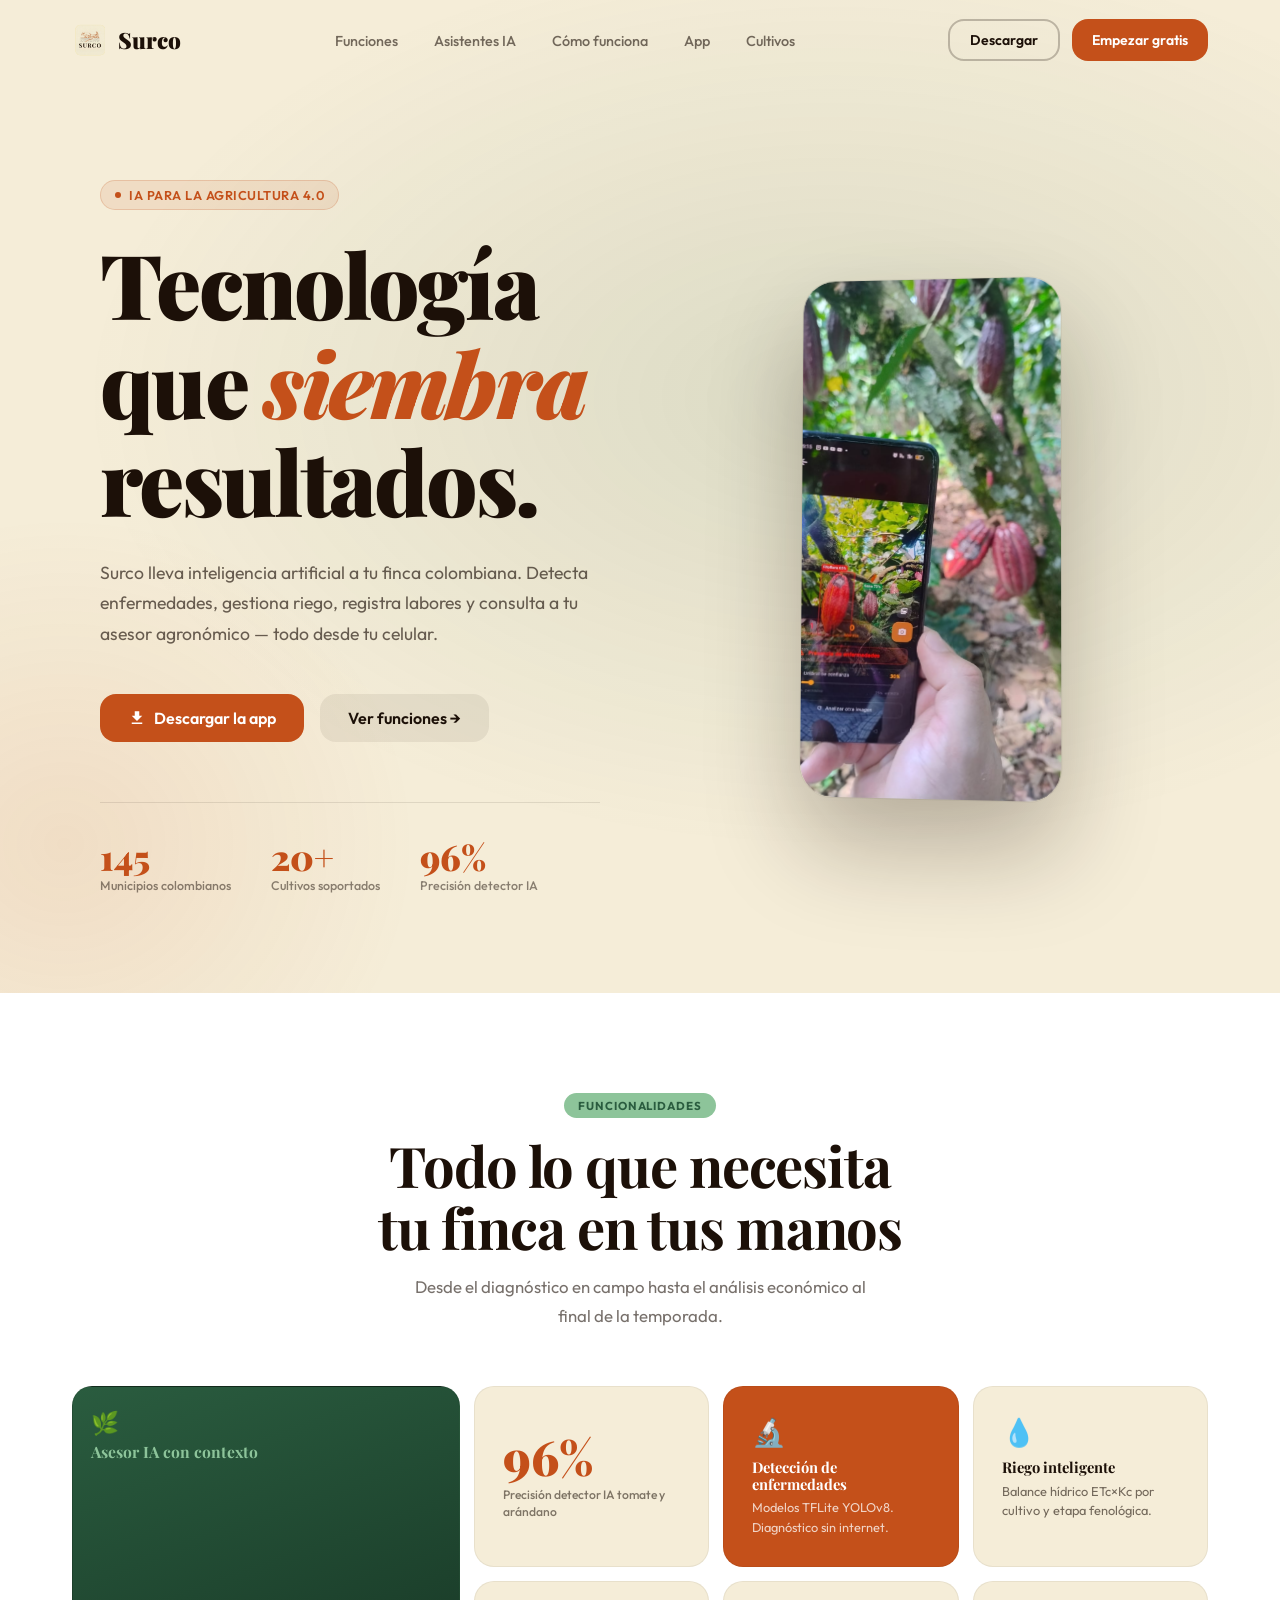
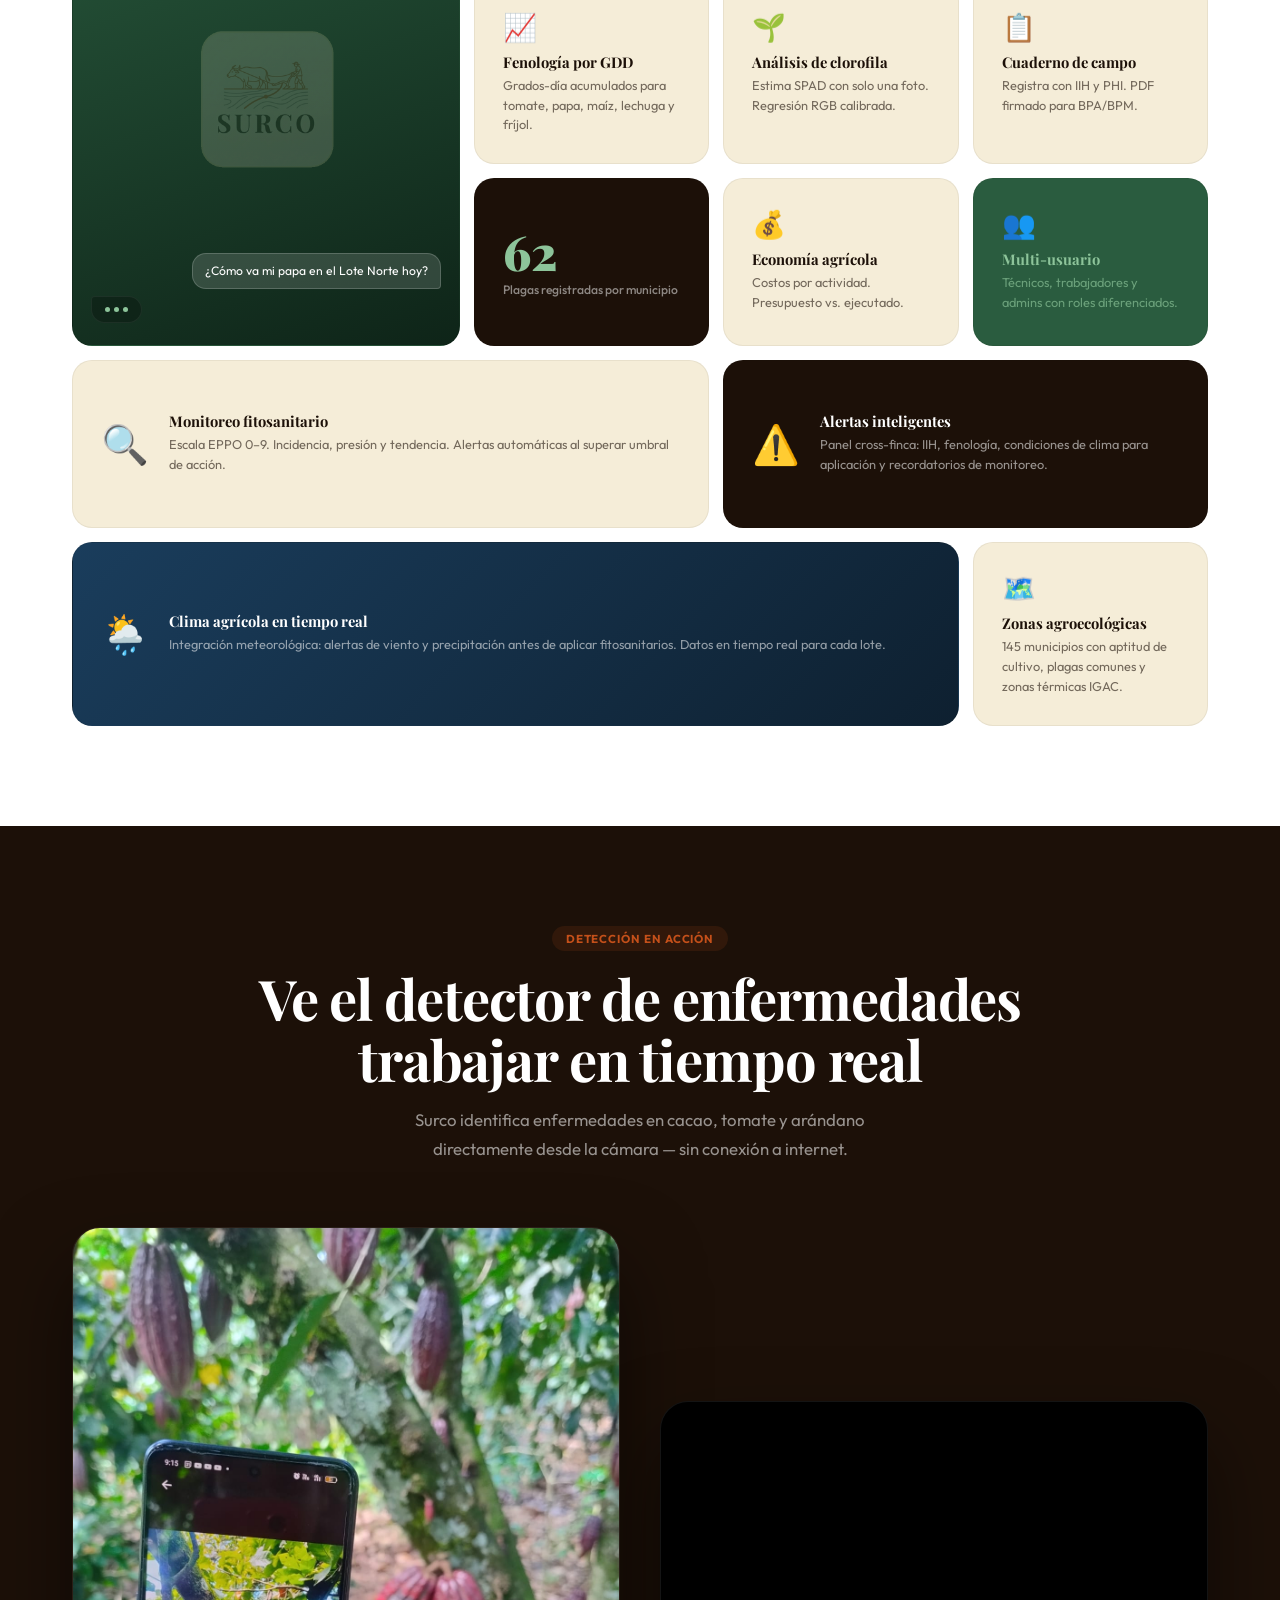
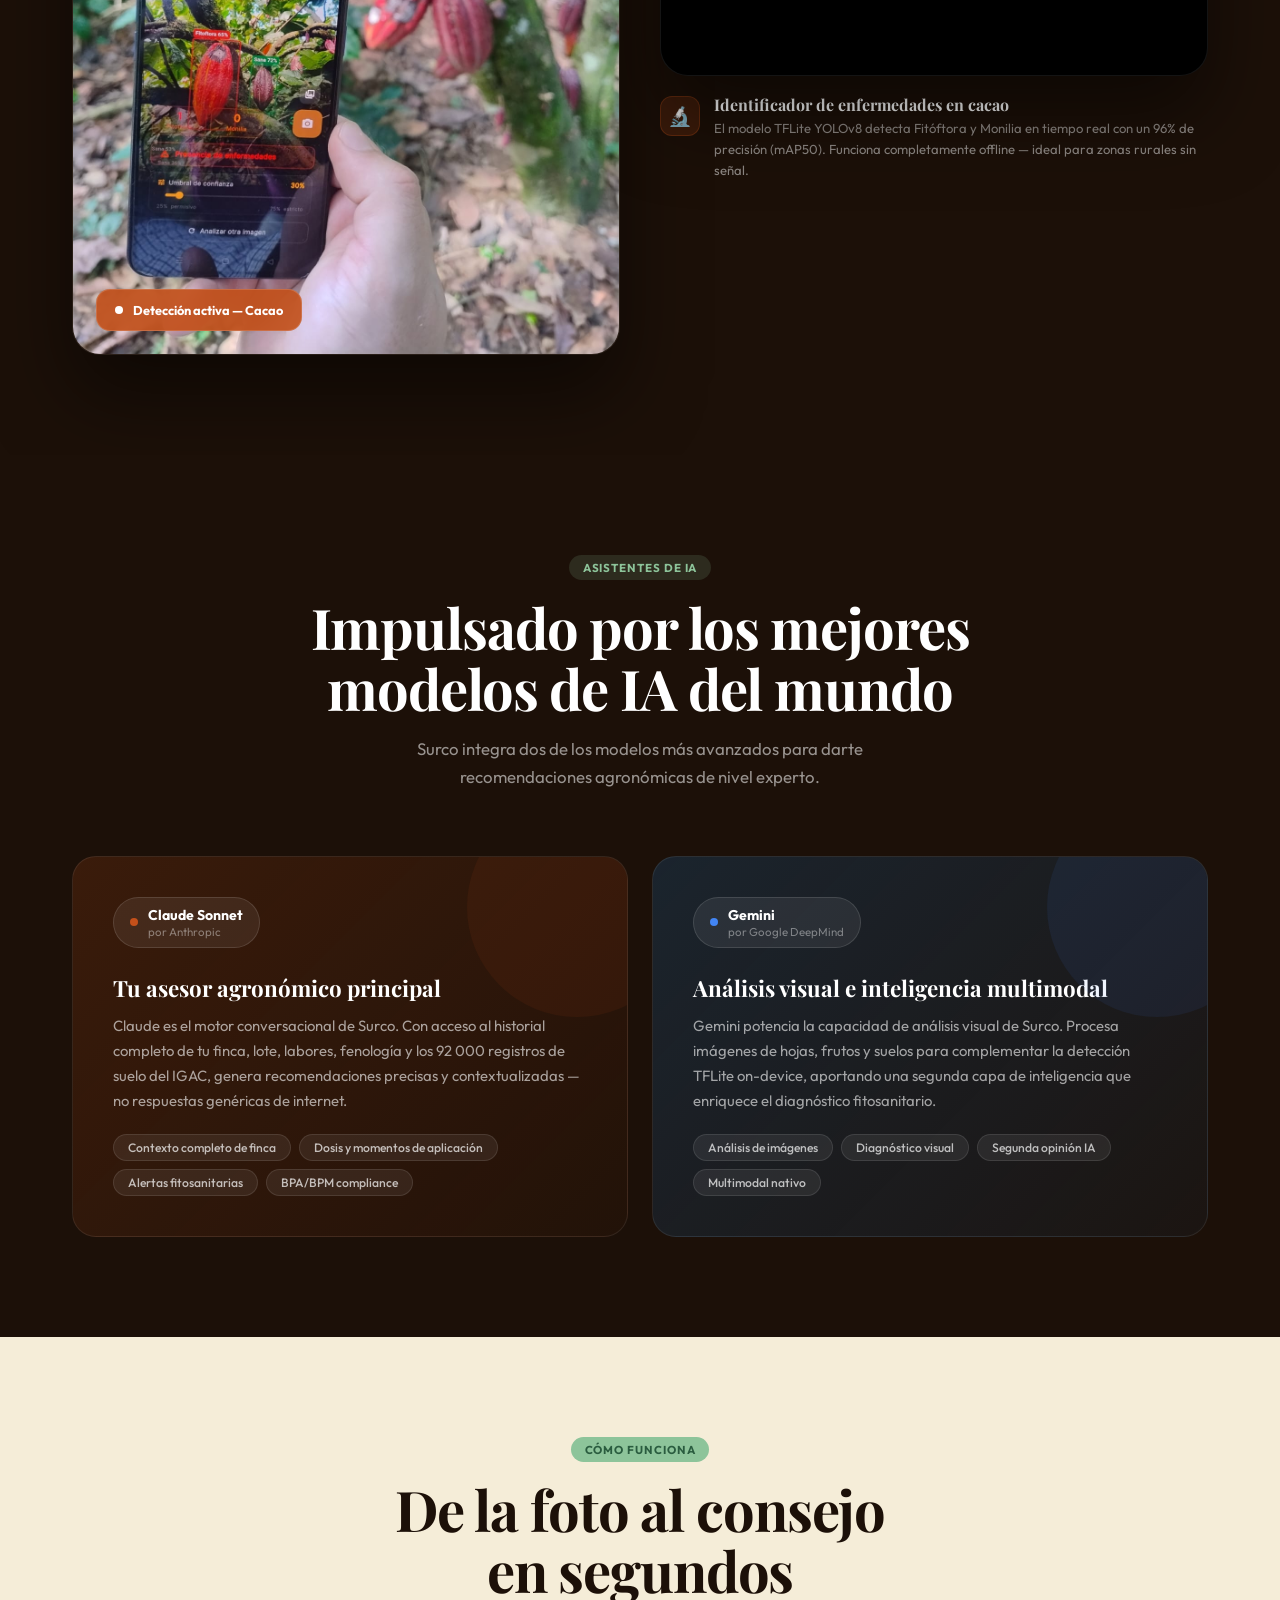
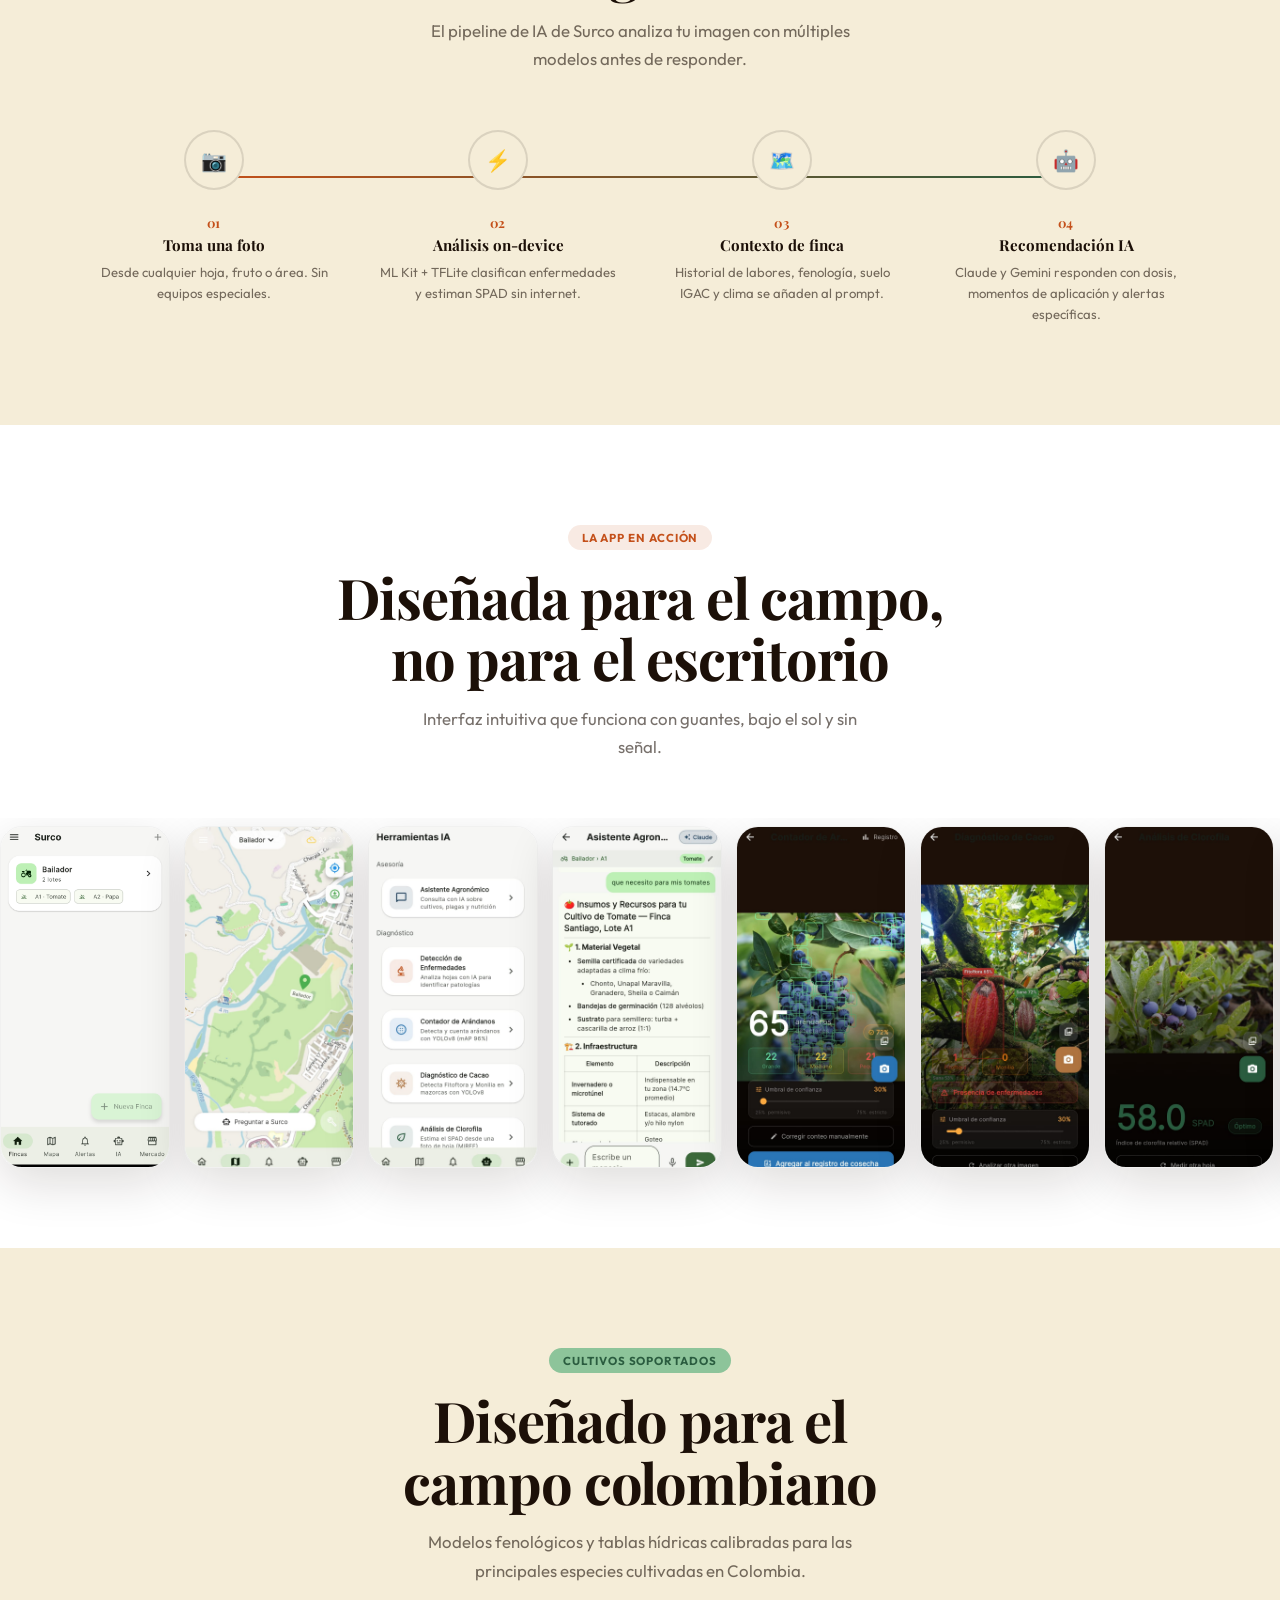
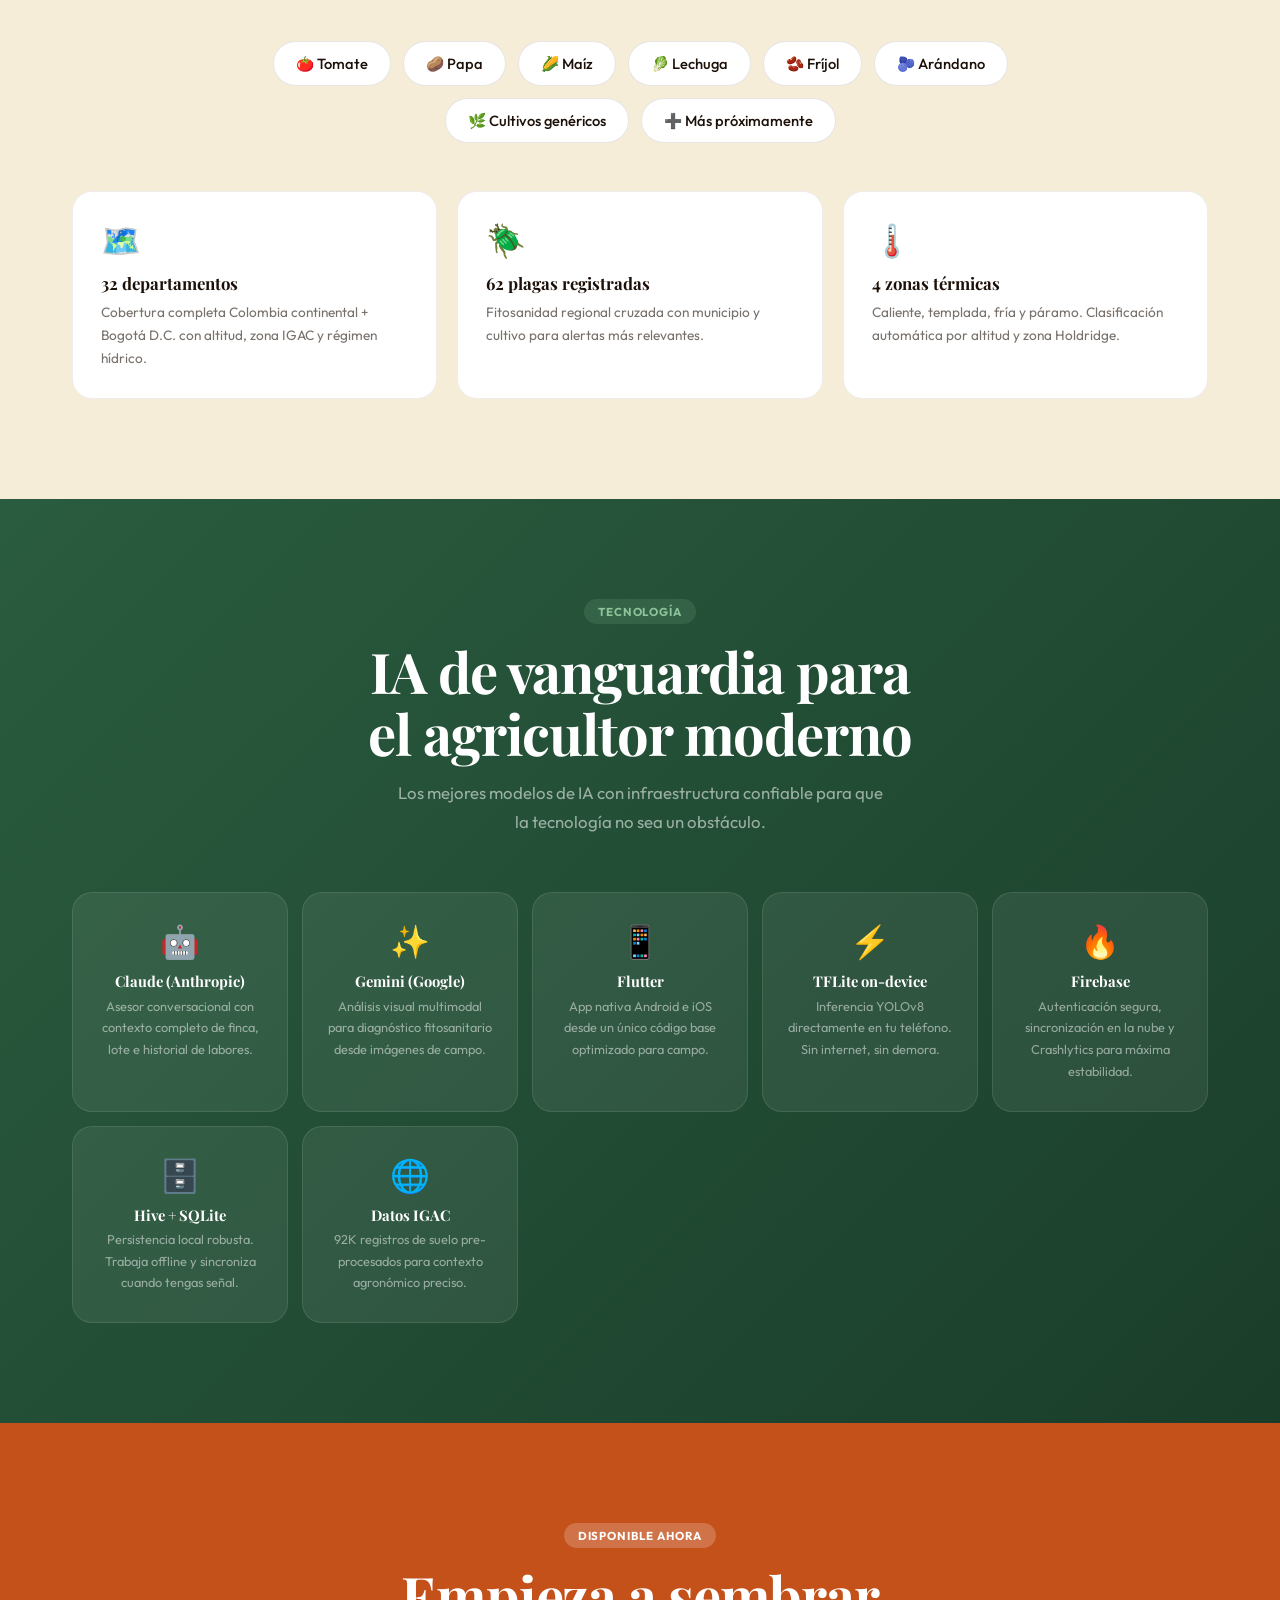
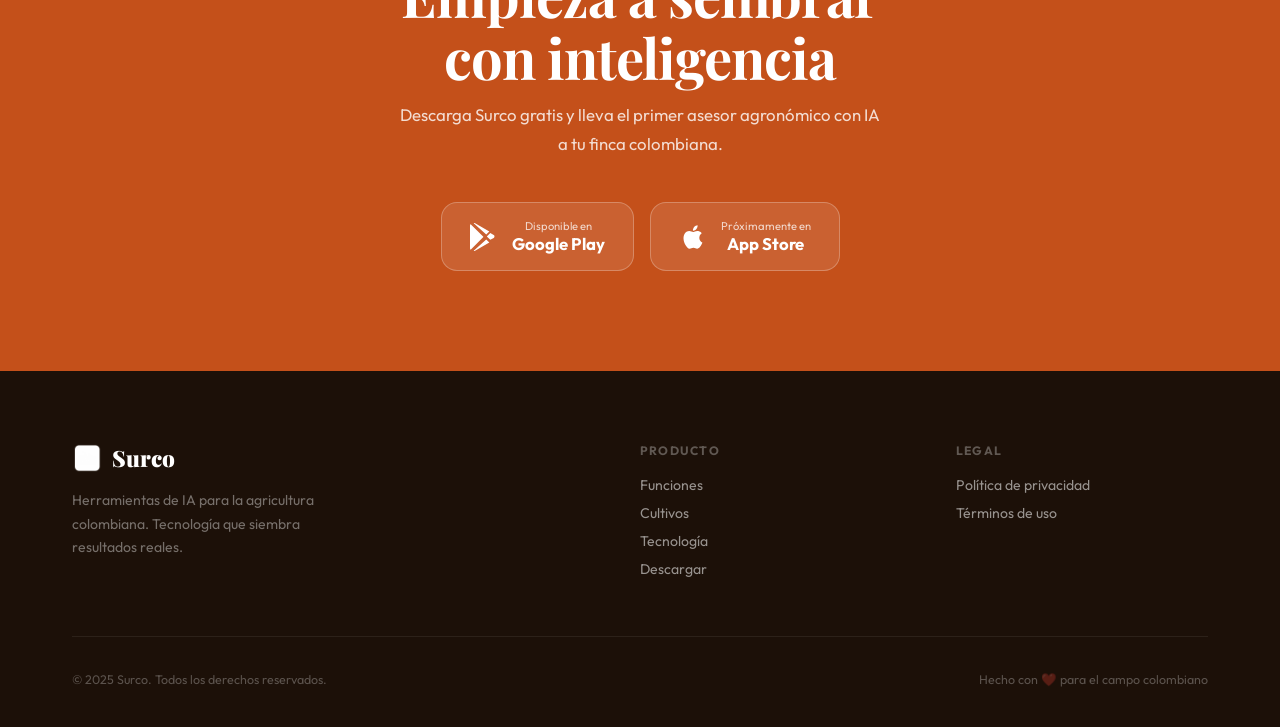
==== commit a8df8166: "Update index.html" ====
--- a/index.html
+++ b/index.html
@@ -1,175 +1,542 @@
 <!DOCTYPE html>
 <html lang="es">
+
 <head>
   <meta charset="UTF-8">
   <meta name="viewport" content="width=device-width, initial-scale=1.0">
   <title>Surco — Tecnología que siembra</title>
-  <meta name="description" content="Surco es la plataforma de IA para la agricultura colombiana. Gestión de fincas, detección de enfermedades, riego inteligente y asesor agronómico con Claude y Gemini.">
-  <link href="https://fonts.googleapis.com/css2?family=Playfair+Display:ital,wght@0,400;0,700;0,900;1,400&family=Outfit:wght@300;400;500;600;700&display=swap" rel="stylesheet">
+  <meta name="description"
+    content="Surco es la plataforma de IA para la agricultura colombiana. Gestión de fincas, detección de enfermedades, riego inteligente y asesor agronómico con Claude y Gemini.">
+  <link
+    href="https://fonts.googleapis.com/css2?family=Playfair+Display:ital,wght@0,400;0,700;0,900;1,400&family=Outfit:wght@300;400;500;600;700&display=swap"
+    rel="stylesheet">
   <style>
     :root {
-      --arcilla:     #C4501A;
-      --crema:       #F5EDD8;
-      --tierra:      #1C1008;
+      --arcilla: #C4501A;
+      --crema: #F5EDD8;
+      --tierra: #1C1008;
       --verde-surco: #2A5C3F;
       --verde-brote: #8DC49A;
-      --azul-dato:   #1A3D5C;
-    }
-    *, *::before, *::after { box-sizing: border-box; margin: 0; padding: 0; }
-    html { scroll-behavior: smooth; }
-    body { font-family: 'Outfit', sans-serif; background: var(--crema); color: var(--tierra); overflow-x: hidden; }
-
-    h1, h2, h3 { font-family: 'Playfair Display', serif; line-height: 1.1; }
-    h1 { font-size: clamp(3rem, 7vw, 6rem); font-weight: 900; letter-spacing: -.03em; }
-    h2 { font-size: clamp(2rem, 4.5vw, 3.5rem); font-weight: 700; letter-spacing: -.02em; }
-    h3 { font-size: 1.1rem; font-weight: 700; }
-    p  { line-height: 1.7; }
-
-    .container { max-width: 1200px; margin: 0 auto; padding: 0 32px; }
+      --azul-dato: #1A3D5C;
+    }
+
+    *,
+    *::before,
+    *::after {
+      box-sizing: border-box;
+      margin: 0;
+      padding: 0;
+    }
+
+    html {
+      scroll-behavior: smooth;
+    }
+
+    body {
+      font-family: 'Outfit', sans-serif;
+      background: var(--crema);
+      color: var(--tierra);
+      overflow-x: hidden;
+    }
+
+    h1,
+    h2,
+    h3 {
+      font-family: 'Playfair Display', serif;
+      line-height: 1.1;
+    }
+
+    h1 {
+      font-size: clamp(3rem, 7vw, 6rem);
+      font-weight: 900;
+      letter-spacing: -.03em;
+    }
+
+    h2 {
+      font-size: clamp(2rem, 4.5vw, 3.5rem);
+      font-weight: 700;
+      letter-spacing: -.02em;
+    }
+
+    h3 {
+      font-size: 1.1rem;
+      font-weight: 700;
+    }
+
+    p {
+      line-height: 1.7;
+    }
+
+    .container {
+      max-width: 1200px;
+      margin: 0 auto;
+      padding: 0 32px;
+    }
 
     /* reveal */
-    .reveal, .reveal-l, .reveal-r {
-      opacity: 0; transition: opacity .7s cubic-bezier(.16,1,.3,1), transform .7s cubic-bezier(.16,1,.3,1);
-    }
-    .reveal   { transform: translateY(32px); }
-    .reveal-l { transform: translateX(-32px); }
-    .reveal-r { transform: translateX(32px); }
-    .reveal.on, .reveal-l.on, .reveal-r.on { opacity: 1; transform: none; }
+    .reveal,
+    .reveal-l,
+    .reveal-r {
+      opacity: 0;
+      transition: opacity .7s cubic-bezier(.16, 1, .3, 1), transform .7s cubic-bezier(.16, 1, .3, 1);
+    }
+
+    .reveal {
+      transform: translateY(32px);
+    }
+
+    .reveal-l {
+      transform: translateX(-32px);
+    }
+
+    .reveal-r {
+      transform: translateX(32px);
+    }
+
+    .reveal.on,
+    .reveal-l.on,
+    .reveal-r.on {
+      opacity: 1;
+      transform: none;
+    }
 
     /* buttons */
     .btn {
-      display: inline-flex; align-items: center; gap: 8px;
-      padding: 14px 28px; border-radius: 16px;
-      font-family: 'Outfit', sans-serif; font-size: 1rem; font-weight: 600;
-      cursor: pointer; text-decoration: none; border: none;
-      transition: transform .2s cubic-bezier(.34,1.56,.64,1), box-shadow .2s;
-    }
-    .btn:hover { transform: translateY(-3px) scale(1.02); box-shadow: 0 12px 32px rgba(0,0,0,.2); }
-    .btn-primary { background: var(--arcilla); color: #fff; }
-    .btn-ghost   { background: rgba(28,16,8,.07); color: var(--tierra); }
-    .btn-outline { background: transparent; color: var(--tierra); border: 2px solid rgba(28,16,8,.25); }
+      display: inline-flex;
+      align-items: center;
+      gap: 8px;
+      padding: 14px 28px;
+      border-radius: 16px;
+      font-family: 'Outfit', sans-serif;
+      font-size: 1rem;
+      font-weight: 600;
+      cursor: pointer;
+      text-decoration: none;
+      border: none;
+      transition: transform .2s cubic-bezier(.34, 1.56, .64, 1), box-shadow .2s;
+    }
+
+    .btn:hover {
+      transform: translateY(-3px) scale(1.02);
+      box-shadow: 0 12px 32px rgba(0, 0, 0, .2);
+    }
+
+    .btn-primary {
+      background: var(--arcilla);
+      color: #fff;
+    }
+
+    .btn-ghost {
+      background: rgba(28, 16, 8, .07);
+      color: var(--tierra);
+    }
+
+    .btn-outline {
+      background: transparent;
+      color: var(--tierra);
+      border: 2px solid rgba(28, 16, 8, .25);
+    }
 
     /* ─── NAV ──────────────────────────────────────────── */
     nav {
-      position: fixed; top: 0; left: 0; right: 0; z-index: 100;
-      padding: 12px 0; transition: background .3s, box-shadow .3s;
-    }
+      position: fixed;
+      top: 0;
+      left: 0;
+      right: 0;
+      z-index: 100;
+      padding: 12px 0;
+      transition: background .3s, box-shadow .3s;
+    }
+
     nav.scrolled {
-      background: rgba(245,237,216,.9);
-      backdrop-filter: blur(20px); -webkit-backdrop-filter: blur(20px);
-      box-shadow: 0 1px 0 rgba(28,16,8,.08);
-    }
-    .nav-inner { display: flex; align-items: center; justify-content: space-between; height: 56px; }
-    .nav-logo  { display: flex; align-items: center; gap: 10px; text-decoration: none; }
-    .nav-logo img { height: 36px; width: auto; }
-    .nav-logo-name { font-family: 'Playfair Display', serif; font-size: 1.4rem; font-weight: 900; color: var(--tierra); }
-    .nav-links { display: flex; gap: 36px; list-style: none; }
-    .nav-links a { text-decoration: none; color: var(--tierra); font-weight: 500; font-size: .9rem; opacity: .6; transition: opacity .2s; }
-    .nav-links a:hover { opacity: 1; }
-    .nav-cta { display: flex; gap: 12px; }
-    @media (max-width: 768px) { .nav-links, .nav-cta .btn-outline { display: none; } }
+      background: rgba(245, 237, 216, .9);
+      backdrop-filter: blur(20px);
+      -webkit-backdrop-filter: blur(20px);
+      box-shadow: 0 1px 0 rgba(28, 16, 8, .08);
+    }
+
+    .nav-inner {
+      display: flex;
+      align-items: center;
+      justify-content: space-between;
+      height: 56px;
+    }
+
+    .nav-logo {
+      display: flex;
+      align-items: center;
+      gap: 10px;
+      text-decoration: none;
+    }
+
+    .nav-logo img {
+      height: 36px;
+      width: auto;
+    }
+
+    .nav-logo-name {
+      font-family: 'Playfair Display', serif;
+      font-size: 1.4rem;
+      font-weight: 900;
+      color: var(--tierra);
+    }
+
+    .nav-links {
+      display: flex;
+      gap: 36px;
+      list-style: none;
+    }
+
+    .nav-links a {
+      text-decoration: none;
+      color: var(--tierra);
+      font-weight: 500;
+      font-size: .9rem;
+      opacity: .6;
+      transition: opacity .2s;
+    }
+
+    .nav-links a:hover {
+      opacity: 1;
+    }
+
+    .nav-cta {
+      display: flex;
+      gap: 12px;
+    }
+
+    @media (max-width: 768px) {
+
+      .nav-links,
+      .nav-cta .btn-outline {
+        display: none;
+      }
+    }
 
     /* ─── HERO ─────────────────────────────────────────── */
     .hero {
       min-height: 100vh;
       background:
-        radial-gradient(ellipse 90% 70% at 65% 40%, rgba(42,92,63,.13) 0%, transparent 65%),
-        radial-gradient(ellipse 50% 60% at 5% 85%,  rgba(196,80,26,.1) 0%, transparent 55%),
+        radial-gradient(ellipse 90% 70% at 65% 40%, rgba(42, 92, 63, .13) 0%, transparent 65%),
+        radial-gradient(ellipse 50% 60% at 5% 85%, rgba(196, 80, 26, .1) 0%, transparent 55%),
         var(--crema);
-      display: flex; align-items: center; padding-top: 100px; overflow: hidden;
-    }
+      display: flex;
+      align-items: center;
+      padding-top: 100px;
+      overflow: hidden;
+    }
+
     .hero-inner {
-      display: grid; grid-template-columns: 1fr 1fr;
-      gap: 80px; align-items: center; padding: 80px 0 100px;
-    }
-    @media (max-width: 900px) { .hero-inner { grid-template-columns: 1fr; } .hero-visual { display: none; } }
+      display: grid;
+      grid-template-columns: 1fr 1fr;
+      gap: 80px;
+      align-items: center;
+      padding: 80px 0 100px;
+    }
+
+    @media (max-width: 900px) {
+      .hero-inner {
+        grid-template-columns: 1fr;
+      }
+
+      .hero-visual {
+        display: none;
+      }
+    }
 
     .hero-badge {
-      display: inline-flex; align-items: center; gap: 8px;
-      background: rgba(196,80,26,.1); border: 1px solid rgba(196,80,26,.2);
-      color: var(--arcilla); border-radius: 100px;
-      padding: 6px 14px; font-size: .8rem; font-weight: 600;
-      letter-spacing: .04em; text-transform: uppercase; margin-bottom: 24px;
-    }
+      display: inline-flex;
+      align-items: center;
+      gap: 8px;
+      background: rgba(196, 80, 26, .1);
+      border: 1px solid rgba(196, 80, 26, .2);
+      color: var(--arcilla);
+      border-radius: 100px;
+      padding: 6px 14px;
+      font-size: .8rem;
+      font-weight: 600;
+      letter-spacing: .04em;
+      text-transform: uppercase;
+      margin-bottom: 24px;
+    }
+
     .hero-badge::before {
-      content: ''; width: 6px; height: 6px; border-radius: 50%;
-      background: var(--arcilla); animation: pulse 2s infinite;
-    }
-    @keyframes pulse { 0%,100% { opacity:1; transform:scale(1); } 50% { opacity:.4; transform:scale(.7); } }
-
-    .hero h1 { color: var(--tierra); margin-bottom: 28px; }
-    .hero h1 em { font-style: italic; color: var(--arcilla); }
-    .hero-desc { font-size: 1.1rem; color: rgba(28,16,8,.65); max-width: 500px; margin-bottom: 44px; line-height: 1.75; }
-    .hero-actions { display: flex; gap: 16px; flex-wrap: wrap; margin-bottom: 60px; }
-    .hero-stats { display: flex; gap: 40px; padding-top: 36px; border-top: 1px solid rgba(28,16,8,.1); }
-    .stat-num { font-family: 'Playfair Display', serif; font-size: 2.2rem; font-weight: 900; color: var(--arcilla); line-height: 1; }
-    .stat-label { font-size: .78rem; font-weight: 500; color: rgba(28,16,8,.5); margin-top: 4px; }
-
-    .hero-visual { position: relative; display: flex; justify-content: center; }
+      content: '';
+      width: 6px;
+      height: 6px;
+      border-radius: 50%;
+      background: var(--arcilla);
+      animation: pulse 2s infinite;
+    }
+
+    @keyframes pulse {
+
+      0%,
+      100% {
+        opacity: 1;
+        transform: scale(1);
+      }
+
+      50% {
+        opacity: .4;
+        transform: scale(.7);
+      }
+    }
+
+    .hero h1 {
+      color: var(--tierra);
+      margin-bottom: 28px;
+    }
+
+    .hero h1 em {
+      font-style: italic;
+      color: var(--arcilla);
+    }
+
+    .hero-desc {
+      font-size: 1.1rem;
+      color: rgba(28, 16, 8, .65);
+      max-width: 500px;
+      margin-bottom: 44px;
+      line-height: 1.75;
+    }
+
+    .hero-actions {
+      display: flex;
+      gap: 16px;
+      flex-wrap: wrap;
+      margin-bottom: 60px;
+    }
+
+    .hero-stats {
+      display: flex;
+      gap: 40px;
+      padding-top: 36px;
+      border-top: 1px solid rgba(28, 16, 8, .1);
+    }
+
+    .stat-num {
+      font-family: 'Playfair Display', serif;
+      font-size: 2.2rem;
+      font-weight: 900;
+      color: var(--arcilla);
+      line-height: 1;
+    }
+
+    .stat-label {
+      font-size: .78rem;
+      font-weight: 500;
+      color: rgba(28, 16, 8, .5);
+      margin-top: 4px;
+    }
+
+    .hero-visual {
+      position: relative;
+      display: flex;
+      justify-content: center;
+    }
+
     .hero-slider {
-      width: 260px; height: 520px; position: relative; flex-shrink: 0;
-      border-radius: 32px; overflow: hidden;
-      box-shadow: 0 48px 96px rgba(28,16,8,.28), 0 0 0 1px rgba(28,16,8,.06);
+      width: 260px;
+      height: 520px;
+      position: relative;
+      flex-shrink: 0;
+      border-radius: 32px;
+      overflow: hidden;
+      box-shadow: 0 48px 96px rgba(28, 16, 8, .28), 0 0 0 1px rgba(28, 16, 8, .06);
       transform: perspective(1000px) rotateY(-5deg) rotateX(2deg);
-      transition: transform .5s cubic-bezier(.16,1,.3,1);
-    }
-    .hero-visual:hover .hero-slider { transform: perspective(1000px) rotateY(0deg) rotateX(0deg); }
+      transition: transform .5s cubic-bezier(.16, 1, .3, 1);
+    }
+
+    .hero-visual:hover .hero-slider {
+      transform: perspective(1000px) rotateY(0deg) rotateX(0deg);
+    }
+
     .hero-slider img {
-      position: absolute; inset: 0;
-      width: 100%; height: 100%; object-fit: cover;
-      opacity: 0; transition: opacity .9s ease-in-out;
+      position: absolute;
+      inset: 0;
+      width: 100%;
+      height: 100%;
+      object-fit: cover;
+      opacity: 0;
+      transition: opacity .9s ease-in-out;
       border-radius: 32px;
     }
-    .hero-slider img.active { opacity: 1; }
+
+    .hero-slider img.active {
+      opacity: 1;
+    }
 
     /* ── Animated bubbles ─────────────────────────────── */
     .hbubble {
       position: absolute;
-      background: rgba(255,255,255,.9);
-      backdrop-filter: blur(18px); -webkit-backdrop-filter: blur(18px);
-      border: 1px solid rgba(255,255,255,.95);
-      border-radius: 16px; padding: 11px 15px;
-      box-shadow: 0 12px 36px rgba(28,16,8,.16);
-      pointer-events: none; z-index: 2;
+      background: rgba(255, 255, 255, .9);
+      backdrop-filter: blur(18px);
+      -webkit-backdrop-filter: blur(18px);
+      border: 1px solid rgba(255, 255, 255, .95);
+      border-radius: 16px;
+      padding: 11px 15px;
+      box-shadow: 0 12px 36px rgba(28, 16, 8, .16);
+      pointer-events: none;
+      z-index: 2;
       opacity: 0;
       animation: hb-show 18s ease-in-out infinite;
       min-width: 120px;
     }
+
     @keyframes hb-show {
-      0%          { opacity:0; transform: translateY(10px) scale(.93); }
-      7%          { opacity:1; transform: translateY(0)    scale(1);   }
-      55%         { opacity:1; transform: translateY(0)    scale(1);   }
-      65%         { opacity:0; transform: translateY(-8px) scale(.95); }
-      100%        { opacity:0; transform: translateY(-8px) scale(.95); }
-    }
-    .hb-label { font-size: .62rem; font-weight: 700; color: rgba(28,16,8,.42); text-transform: uppercase; letter-spacing: .07em; margin-bottom: 4px; }
-    .hb-val   { font-weight: 700; font-size: .95rem; line-height: 1.2; }
-    .hb-sub   { font-size: .68rem; color: rgba(28,16,8,.45); margin-top: 2px; }
+      0% {
+        opacity: 0;
+        transform: translateY(10px) scale(.93);
+      }
+
+      7% {
+        opacity: 1;
+        transform: translateY(0) scale(1);
+      }
+
+      55% {
+        opacity: 1;
+        transform: translateY(0) scale(1);
+      }
+
+      65% {
+        opacity: 0;
+        transform: translateY(-8px) scale(.95);
+      }
+
+      100% {
+        opacity: 0;
+        transform: translateY(-8px) scale(.95);
+      }
+    }
+
+    .hb-label {
+      font-size: .62rem;
+      font-weight: 700;
+      color: rgba(28, 16, 8, .42);
+      text-transform: uppercase;
+      letter-spacing: .07em;
+      margin-bottom: 4px;
+    }
+
+    .hb-val {
+      font-weight: 700;
+      font-size: .95rem;
+      line-height: 1.2;
+    }
+
+    .hb-sub {
+      font-size: .68rem;
+      color: rgba(28, 16, 8, .45);
+      margin-top: 2px;
+    }
 
     /* individual positions + staggered delays (18s cycle, 8 bubbles → ~2.25s apart) */
-    .hb-1 { top: 8%;     left: -44px;  animation-delay:  0s;    } /* Estado de riego    */
-    .hb-2 { top: 6%;     right: -20px; animation-delay: -2.2s;  } /* Plaga detectada    */
-    .hb-3 { top: 35%;    left: -54px;  animation-delay: -4.5s;  } /* GDD acumulados     */
-    .hb-4 { top: 38%;    right: -32px; animation-delay: -6.7s;  } /* Fenología          */
-    .hb-5 { bottom: 28%; left: -30px;  animation-delay: -9s;    } /* Lluvia prevista    */
-    .hb-6 { bottom: 14%; right: -36px; animation-delay: -11.2s; } /* Clorofila SPAD     */
-    .hb-7 { bottom: 5%;  left: 5%;     animation-delay: -13.5s; } /* Alerta IIH         */
-    .hb-8 { top: 60%;    right: -28px; animation-delay: -15.7s; } /* Nuevo reporte      */
-
-    @media (max-width: 900px) { .hbubble { display: none; } }
+    .hb-1 {
+      top: 8%;
+      left: -44px;
+      animation-delay: 0s;
+    }
+
+    /* Estado de riego    */
+    .hb-2 {
+      top: 6%;
+      right: -20px;
+      animation-delay: -2.2s;
+    }
+
+    /* Plaga detectada    */
+    .hb-3 {
+      top: 35%;
+      left: -54px;
+      animation-delay: -4.5s;
+    }
+
+    /* GDD acumulados     */
+    .hb-4 {
+      top: 38%;
+      right: -32px;
+      animation-delay: -6.7s;
+    }
+
+    /* Fenología          */
+    .hb-5 {
+      bottom: 28%;
+      left: -30px;
+      animation-delay: -9s;
+    }
+
+    /* Lluvia prevista    */
+    .hb-6 {
+      bottom: 14%;
+      right: -36px;
+      animation-delay: -11.2s;
+    }
+
+    /* Clorofila SPAD     */
+    .hb-7 {
+      bottom: 5%;
+      left: 5%;
+      animation-delay: -13.5s;
+    }
+
+    /* Alerta IIH         */
+    .hb-8 {
+      top: 60%;
+      right: -28px;
+      animation-delay: -15.7s;
+    }
+
+    /* Nuevo reporte      */
+
+    @media (max-width: 900px) {
+      .hbubble {
+        display: none;
+      }
+    }
 
     /* ─── BENTO GRID ───────────────────────────────────── */
-    #features { background: #fff; padding: 100px 0; }
-    .section-header { text-align: center; margin-bottom: 56px; }
+    #features {
+      background: #fff;
+      padding: 100px 0;
+    }
+
+    .section-header {
+      text-align: center;
+      margin-bottom: 56px;
+    }
+
     .tag {
-      display: inline-block; border-radius: 100px;
-      padding: 5px 14px; font-size: .72rem; font-weight: 700;
-      letter-spacing: .08em; text-transform: uppercase; margin-bottom: 16px;
-    }
-    .tag-green { background: var(--verde-brote); color: var(--verde-surco); }
-    .tag-clay  { background: rgba(196,80,26,.12); color: var(--arcilla); }
-    .tag-dark  { background: rgba(141,196,154,.15); color: var(--verde-brote); }
-    .tag-light { background: rgba(255,255,255,.2); color: #fff; }
+      display: inline-block;
+      border-radius: 100px;
+      padding: 5px 14px;
+      font-size: .72rem;
+      font-weight: 700;
+      letter-spacing: .08em;
+      text-transform: uppercase;
+      margin-bottom: 16px;
+    }
+
+    .tag-green {
+      background: var(--verde-brote);
+      color: var(--verde-surco);
+    }
+
+    .tag-clay {
+      background: rgba(196, 80, 26, .12);
+      color: var(--arcilla);
+    }
+
+    .tag-dark {
+      background: rgba(141, 196, 154, .15);
+      color: var(--verde-brote);
+    }
+
+    .tag-light {
+      background: rgba(255, 255, 255, .2);
+      color: #fff;
+    }
 
     /* ─── BENTO grid-template-areas (precise layout) ── */
     .bento {
@@ -185,53 +552,166 @@
       gap: 14px;
       align-items: stretch;
     }
+
     .bc {
-      background: var(--crema); border-radius: 20px;
-      padding: 28px; border: 1px solid rgba(28,16,8,.06);
-      overflow: hidden; position: relative; min-height: 168px;
-      display: flex; flex-direction: column; justify-content: flex-start;
-      transition: transform .3s cubic-bezier(.34,1.56,.64,1), box-shadow .3s;
-    }
-    .bc:hover { transform: translateY(-4px) scale(1.005); box-shadow: 0 20px 60px rgba(28,16,8,.12); }
-    .bc h3 { font-size: .92rem; margin-bottom: 6px; }
-    .bc p  { font-size: .8rem; color: rgba(28,16,8,.6); line-height: 1.55; }
-    .bc .icon { font-size: 1.7rem; margin-bottom: 10px; }
+      background: var(--crema);
+      border-radius: 20px;
+      padding: 28px;
+      border: 1px solid rgba(28, 16, 8, .06);
+      overflow: hidden;
+      position: relative;
+      min-height: 168px;
+      display: flex;
+      flex-direction: column;
+      justify-content: flex-start;
+      transition: transform .3s cubic-bezier(.34, 1.56, .64, 1), box-shadow .3s;
+    }
+
+    .bc:hover {
+      transform: translateY(-4px) scale(1.005);
+      box-shadow: 0 20px 60px rgba(28, 16, 8, .12);
+    }
+
+    .bc h3 {
+      font-size: .92rem;
+      margin-bottom: 6px;
+    }
+
+    .bc p {
+      font-size: .8rem;
+      color: rgba(28, 16, 8, .6);
+      line-height: 1.55;
+    }
+
+    .bc .icon {
+      font-size: 1.7rem;
+      margin-bottom: 10px;
+    }
 
     /* area assignments */
-    .b-ai    { grid-area: ai; }
-    .b-s96   { grid-area: s96; }
-    .b-det   { grid-area: det; }
-    .b-irrig { grid-area: irrig; }
-    .b-pheno { grid-area: pheno; }
-    .b-chloro{ grid-area: chloro; }
-    .b-field { grid-area: field; }
-    .b-s62   { grid-area: s62; }
-    .b-eco   { grid-area: eco; }
-    .b-multi { grid-area: multi; }
-    .b-mon   { grid-area: mon; }
-    .b-alrt  { grid-area: alrt; }
-    .b-wx    { grid-area: wx; }
-    .b-zone  { grid-area: zone; }
+    .b-ai {
+      grid-area: ai;
+    }
+
+    .b-s96 {
+      grid-area: s96;
+    }
+
+    .b-det {
+      grid-area: det;
+    }
+
+    .b-irrig {
+      grid-area: irrig;
+    }
+
+    .b-pheno {
+      grid-area: pheno;
+    }
+
+    .b-chloro {
+      grid-area: chloro;
+    }
+
+    .b-field {
+      grid-area: field;
+    }
+
+    .b-s62 {
+      grid-area: s62;
+    }
+
+    .b-eco {
+      grid-area: eco;
+    }
+
+    .b-multi {
+      grid-area: multi;
+    }
+
+    .b-mon {
+      grid-area: mon;
+    }
+
+    .b-alrt {
+      grid-area: alrt;
+    }
+
+    .b-wx {
+      grid-area: wx;
+    }
+
+    .b-zone {
+      grid-area: zone;
+    }
 
     /* colour variants */
-    .bc-dark  { background: var(--tierra); }
-    .bc-dark h3 { color: #fff; }
-    .bc-dark p  { color: rgba(255,255,255,.55); }
-    .bc-green { background: var(--verde-surco); }
-    .bc-green h3 { color: var(--verde-brote); }
-    .bc-green p  { color: rgba(141,196,154,.65); }
-    .bc-clay  { background: var(--arcilla); }
-    .bc-clay h3 { color: #fff; }
-    .bc-clay p  { color: rgba(255,255,255,.75); }
+    .bc-dark {
+      background: var(--tierra);
+    }
+
+    .bc-dark h3 {
+      color: #fff;
+    }
+
+    .bc-dark p {
+      color: rgba(255, 255, 255, .55);
+    }
+
+    .bc-green {
+      background: var(--verde-surco);
+    }
+
+    .bc-green h3 {
+      color: var(--verde-brote);
+    }
+
+    .bc-green p {
+      color: rgba(141, 196, 154, .65);
+    }
+
+    .bc-clay {
+      background: var(--arcilla);
+    }
+
+    .bc-clay h3 {
+      color: #fff;
+    }
+
+    .bc-clay p {
+      color: rgba(255, 255, 255, .75);
+    }
 
     /* stat display */
-    .big-stat { font-family: 'Playfair Display', serif; font-size: 3rem; font-weight: 900; line-height: 1; margin-bottom: 6px; }
-    .big-stat-sub { font-size: .76rem; font-weight: 500; line-height: 1.4; }
+    .big-stat {
+      font-family: 'Playfair Display', serif;
+      font-size: 3rem;
+      font-weight: 900;
+      line-height: 1;
+      margin-bottom: 6px;
+    }
+
+    .big-stat-sub {
+      font-size: .76rem;
+      font-weight: 500;
+      line-height: 1.4;
+    }
 
     /* horizontal cards (mon, alrt, wx, zone) */
-    .bc-h { flex-direction: row; align-items: center; gap: 20px; }
-    .bc-h .bc-h-text { flex: 1; }
-    .bc-h .bc-h-icon { font-size: 2.4rem; flex-shrink: 0; }
+    .bc-h {
+      flex-direction: row;
+      align-items: center;
+      gap: 20px;
+    }
+
+    .bc-h .bc-h-text {
+      flex: 1;
+    }
+
+    .bc-h .bc-h-icon {
+      font-size: 2.4rem;
+      flex-shrink: 0;
+    }
 
     @media (max-width: 900px) {
       .bento {
@@ -246,8 +726,12 @@
           "alrt  alrt "
           "wx    zone ";
       }
-      .bc { min-height: 140px; }
-    }
+
+      .bc {
+        min-height: 140px;
+      }
+    }
+
     @media (max-width: 540px) {
       .bento {
         grid-template-columns: 1fr;
@@ -255,987 +739,1555 @@
           "ai" "s96" "det" "irrig" "pheno" "chloro"
           "field" "s62" "eco" "multi" "mon" "alrt" "wx" "zone";
       }
-      .bc-h { flex-direction: column; align-items: flex-start; gap: 10px; }
+
+      .bc-h {
+        flex-direction: column;
+        align-items: flex-start;
+        gap: 10px;
+      }
     }
 
     /* ─── DEMO SECTION ─────────────────────────────────── */
-    #demo { background: var(--tierra); padding: 100px 0; overflow: hidden; }
-    .demo-header { text-align: center; margin-bottom: 64px; }
-    .demo-header h2 { color: #fff; }
-    .demo-header p  { color: rgba(255,255,255,.55); font-size: 1.05rem; max-width: 520px; margin: 16px auto 0; }
+    #demo {
+      background: var(--tierra);
+      padding: 100px 0;
+      overflow: hidden;
+    }
+
+    .demo-header {
+      text-align: center;
+      margin-bottom: 64px;
+    }
+
+    .demo-header h2 {
+      color: #fff;
+    }
+
+    .demo-header p {
+      color: rgba(255, 255, 255, .55);
+      font-size: 1.05rem;
+      max-width: 520px;
+      margin: 16px auto 0;
+    }
+
     .demo-inner {
-      display: grid; grid-template-columns: 1fr 1fr;
-      gap: 40px; align-items: center;
-    }
-    @media (max-width: 860px) { .demo-inner { grid-template-columns: 1fr; } }
+      display: grid;
+      grid-template-columns: 1fr 1fr;
+      gap: 40px;
+      align-items: center;
+    }
+
+    @media (max-width: 860px) {
+      .demo-inner {
+        grid-template-columns: 1fr;
+      }
+    }
 
     /* photo side */
-    .demo-photo-wrap { position: relative; }
+    .demo-photo-wrap {
+      position: relative;
+    }
+
     .demo-photo {
-      width: 100%; border-radius: 28px; display: block;
-      box-shadow: 0 40px 80px rgba(0,0,0,.5);
-      border: 1px solid rgba(255,255,255,.06);
+      width: 100%;
+      border-radius: 28px;
+      display: block;
+      box-shadow: 0 40px 80px rgba(0, 0, 0, .5);
+      border: 1px solid rgba(255, 255, 255, .06);
       object-fit: cover;
     }
+
     .demo-photo-badge {
-      position: absolute; bottom: 24px; left: 24px;
-      background: rgba(196,80,26,.9);
-      backdrop-filter: blur(12px); -webkit-backdrop-filter: blur(12px);
-      border: 1px solid rgba(255,255,255,.15);
-      border-radius: 14px; padding: 12px 18px;
-      display: flex; align-items: center; gap: 10px;
-    }
+      position: absolute;
+      bottom: 24px;
+      left: 24px;
+      background: rgba(196, 80, 26, .9);
+      backdrop-filter: blur(12px);
+      -webkit-backdrop-filter: blur(12px);
+      border: 1px solid rgba(255, 255, 255, .15);
+      border-radius: 14px;
+      padding: 12px 18px;
+      display: flex;
+      align-items: center;
+      gap: 10px;
+    }
+
     .demo-photo-badge-dot {
-      width: 8px; height: 8px; border-radius: 50%;
-      background: #fff; animation: pulse 2s infinite;
-    }
-    .demo-photo-badge-text { font-size: .8rem; font-weight: 700; color: #fff; }
+      width: 8px;
+      height: 8px;
+      border-radius: 50%;
+      background: #fff;
+      animation: pulse 2s infinite;
+    }
+
+    .demo-photo-badge-text {
+      font-size: .8rem;
+      font-weight: 700;
+      color: #fff;
+    }
 
     /* video side */
     .demo-video-wrap {
-      border-radius: 28px; overflow: hidden;
-      box-shadow: 0 40px 80px rgba(0,0,0,.5);
-      border: 1px solid rgba(255,255,255,.08);
-      background: #000; position: relative;
-    }
+      border-radius: 28px;
+      overflow: hidden;
+      box-shadow: 0 40px 80px rgba(0, 0, 0, .5);
+      border: 1px solid rgba(255, 255, 255, .08);
+      background: #000;
+      position: relative;
+    }
+
     .demo-video-wrap video {
-      width: 100%; display: block;
+      width: 100%;
+      display: block;
       border-radius: 28px;
     }
+
     .demo-caption {
-      margin-top: 20px; display: flex; align-items: flex-start; gap: 14px;
-    }
+      margin-top: 20px;
+      display: flex;
+      align-items: flex-start;
+      gap: 14px;
+    }
+
     .demo-caption-icon {
-      width: 40px; height: 40px; border-radius: 12px;
-      background: rgba(196,80,26,.2); border: 1px solid rgba(196,80,26,.3);
-      display: flex; align-items: center; justify-content: center;
-      font-size: 1.2rem; flex-shrink: 0;
-    }
-    .demo-caption h3 { color: #fff; font-size: 1rem; margin-bottom: 4px; }
-    .demo-caption p  { color: rgba(255,255,255,.5); font-size: .82rem; line-height: 1.6; }
+      width: 40px;
+      height: 40px;
+      border-radius: 12px;
+      background: rgba(196, 80, 26, .2);
+      border: 1px solid rgba(196, 80, 26, .3);
+      display: flex;
+      align-items: center;
+      justify-content: center;
+      font-size: 1.2rem;
+      flex-shrink: 0;
+    }
+
+    .demo-caption h3 {
+      color: #fff;
+      font-size: 1rem;
+      margin-bottom: 4px;
+    }
+
+    .demo-caption p {
+      color: rgba(255, 255, 255, .5);
+      font-size: .82rem;
+      line-height: 1.6;
+    }
 
     /* ─── AI SECTION ───────────────────────────────────── */
-    #ai { background: var(--tierra); padding: 100px 0; }
-    .ai-header { text-align: center; margin-bottom: 64px; }
-    .ai-header h2 { color: #fff; }
-    .ai-header p { color: rgba(255,255,255,.55); font-size: 1.05rem; max-width: 540px; margin: 16px auto 0; }
-    .ai-grid { display: grid; grid-template-columns: 1fr 1fr; gap: 24px; }
-    @media (max-width: 768px) { .ai-grid { grid-template-columns: 1fr; } }
+    #ai {
+      background: var(--tierra);
+      padding: 100px 0;
+    }
+
+    .ai-header {
+      text-align: center;
+      margin-bottom: 64px;
+    }
+
+    .ai-header h2 {
+      color: #fff;
+    }
+
+    .ai-header p {
+      color: rgba(255, 255, 255, .55);
+      font-size: 1.05rem;
+      max-width: 540px;
+      margin: 16px auto 0;
+    }
+
+    .ai-grid {
+      display: grid;
+      grid-template-columns: 1fr 1fr;
+      gap: 24px;
+    }
+
+    @media (max-width: 768px) {
+      .ai-grid {
+        grid-template-columns: 1fr;
+      }
+    }
 
     .ai-card {
-      border-radius: 24px; padding: 40px;
-      border: 1px solid rgba(255,255,255,.08);
-      position: relative; overflow: hidden;
-      transition: transform .4s cubic-bezier(.16,1,.3,1), box-shadow .4s;
-    }
-    .ai-card:hover { transform: translateY(-6px); box-shadow: 0 32px 80px rgba(0,0,0,.4); }
+      border-radius: 24px;
+      padding: 40px;
+      border: 1px solid rgba(255, 255, 255, .08);
+      position: relative;
+      overflow: hidden;
+      transition: transform .4s cubic-bezier(.16, 1, .3, 1), box-shadow .4s;
+    }
+
+    .ai-card:hover {
+      transform: translateY(-6px);
+      box-shadow: 0 32px 80px rgba(0, 0, 0, .4);
+    }
+
     .ai-card::before {
-      content: ''; position: absolute;
-      width: 220px; height: 220px; border-radius: 50%;
-      top: -60px; right: -60px; opacity: .08;
-    }
-    .ai-claude { background: linear-gradient(135deg, rgba(196,80,26,.18) 0%, rgba(196,80,26,.04) 100%); }
-    .ai-claude::before { background: var(--arcilla); }
-    .ai-gemini { background: linear-gradient(135deg, rgba(26,61,92,.45) 0%, rgba(26,61,92,.12) 100%); }
-    .ai-gemini::before { background: #4285F4; }
+      content: '';
+      position: absolute;
+      width: 220px;
+      height: 220px;
+      border-radius: 50%;
+      top: -60px;
+      right: -60px;
+      opacity: .08;
+    }
+
+    .ai-claude {
+      background: linear-gradient(135deg, rgba(196, 80, 26, .18) 0%, rgba(196, 80, 26, .04) 100%);
+    }
+
+    .ai-claude::before {
+      background: var(--arcilla);
+    }
+
+    .ai-gemini {
+      background: linear-gradient(135deg, rgba(26, 61, 92, .45) 0%, rgba(26, 61, 92, .12) 100%);
+    }
+
+    .ai-gemini::before {
+      background: #4285F4;
+    }
 
     .ai-badge {
-      display: inline-flex; align-items: center; gap: 10px;
-      background: rgba(255,255,255,.07); border: 1px solid rgba(255,255,255,.12);
-      border-radius: 100px; padding: 8px 16px; margin-bottom: 28px;
-    }
-    .dot { width: 8px; height: 8px; border-radius: 50%; }
-    .dot-claude { background: var(--arcilla); }
-    .dot-gemini { background: #4285F4; }
-    .ai-badge-name    { font-weight: 700; font-size: .88rem; color: #fff; }
-    .ai-badge-company { font-size: .72rem; color: rgba(255,255,255,.4); }
-
-    .ai-card h3 { color: #fff; font-size: 1.4rem; margin-bottom: 12px; }
-    .ai-card p  { color: rgba(255,255,255,.6); font-size: .93rem; line-height: 1.7; margin-bottom: 20px; }
-    .ai-tags { display: flex; flex-wrap: wrap; gap: 8px; }
+      display: inline-flex;
+      align-items: center;
+      gap: 10px;
+      background: rgba(255, 255, 255, .07);
+      border: 1px solid rgba(255, 255, 255, .12);
+      border-radius: 100px;
+      padding: 8px 16px;
+      margin-bottom: 28px;
+    }
+
+    .dot {
+      width: 8px;
+      height: 8px;
+      border-radius: 50%;
+    }
+
+    .dot-claude {
+      background: var(--arcilla);
+    }
+
+    .dot-gemini {
+      background: #4285F4;
+    }
+
+    .ai-badge-name {
+      font-weight: 700;
+      font-size: .88rem;
+      color: #fff;
+    }
+
+    .ai-badge-company {
+      font-size: .72rem;
+      color: rgba(255, 255, 255, .4);
+    }
+
+    .ai-card h3 {
+      color: #fff;
+      font-size: 1.4rem;
+      margin-bottom: 12px;
+    }
+
+    .ai-card p {
+      color: rgba(255, 255, 255, .6);
+      font-size: .93rem;
+      line-height: 1.7;
+      margin-bottom: 20px;
+    }
+
+    .ai-tags {
+      display: flex;
+      flex-wrap: wrap;
+      gap: 8px;
+    }
+
     .ai-tag {
-      background: rgba(255,255,255,.07); border: 1px solid rgba(255,255,255,.1);
-      border-radius: 100px; padding: 5px 14px;
-      font-size: .76rem; color: rgba(255,255,255,.7); font-weight: 500;
+      background: rgba(255, 255, 255, .07);
+      border: 1px solid rgba(255, 255, 255, .1);
+      border-radius: 100px;
+      padding: 5px 14px;
+      font-size: .76rem;
+      color: rgba(255, 255, 255, .7);
+      font-weight: 500;
     }
 
     /* ─── HOW ──────────────────────────────────────────── */
-    #how { background: var(--crema); padding: 100px 0; }
-    .steps { display: grid; grid-template-columns: repeat(4, 1fr); gap: 0; position: relative; }
+    #how {
+      background: var(--crema);
+      padding: 100px 0;
+    }
+
+    .steps {
+      display: grid;
+      grid-template-columns: repeat(4, 1fr);
+      gap: 0;
+      position: relative;
+    }
+
     .steps::before {
-      content: ''; position: absolute;
-      top: 46px; left: 12.5%; right: 12.5%; height: 2px;
+      content: '';
+      position: absolute;
+      top: 46px;
+      left: 12.5%;
+      right: 12.5%;
+      height: 2px;
       background: linear-gradient(90deg, var(--arcilla), var(--verde-surco));
     }
-    @media (max-width: 768px) { .steps { grid-template-columns: 1fr 1fr; gap: 32px; } .steps::before { display: none; } }
-    @media (max-width: 480px) { .steps { grid-template-columns: 1fr; } }
-
-    .step { text-align: center; padding: 0 20px; position: relative; z-index: 1; }
+
+    @media (max-width: 768px) {
+      .steps {
+        grid-template-columns: 1fr 1fr;
+        gap: 32px;
+      }
+
+      .steps::before {
+        display: none;
+      }
+    }
+
+    @media (max-width: 480px) {
+      .steps {
+        grid-template-columns: 1fr;
+      }
+    }
+
+    .step {
+      text-align: center;
+      padding: 0 20px;
+      position: relative;
+      z-index: 1;
+    }
+
     .step-circle {
-      width: 60px; height: 60px; border-radius: 50%;
-      background: var(--crema); border: 2px solid rgba(28,16,8,.12);
-      display: flex; align-items: center; justify-content: center;
-      margin: 0 auto 24px; font-size: 1.3rem;
+      width: 60px;
+      height: 60px;
+      border-radius: 50%;
+      background: var(--crema);
+      border: 2px solid rgba(28, 16, 8, .12);
+      display: flex;
+      align-items: center;
+      justify-content: center;
+      margin: 0 auto 24px;
+      font-size: 1.3rem;
       transition: background .3s, border-color .3s, transform .3s;
     }
-    .step:hover .step-circle { background: var(--arcilla); border-color: var(--arcilla); transform: scale(1.1); }
-    .step-n  { font-family: 'Playfair Display', serif; font-size: .82rem; font-weight: 700; color: var(--arcilla); margin-bottom: 6px; letter-spacing: .06em; }
-    .step h3 { font-size: .95rem; margin-bottom: 8px; }
-    .step p  { font-size: .82rem; color: rgba(28,16,8,.6); line-height: 1.6; }
+
+    .step:hover .step-circle {
+      background: var(--arcilla);
+      border-color: var(--arcilla);
+      transform: scale(1.1);
+    }
+
+    .step-n {
+      font-family: 'Playfair Display', serif;
+      font-size: .82rem;
+      font-weight: 700;
+      color: var(--arcilla);
+      margin-bottom: 6px;
+      letter-spacing: .06em;
+    }
+
+    .step h3 {
+      font-size: .95rem;
+      margin-bottom: 8px;
+    }
+
+    .step p {
+      font-size: .82rem;
+      color: rgba(28, 16, 8, .6);
+      line-height: 1.6;
+    }
 
     /* ─── SCREENSHOTS CAROUSEL ─────────────────────────── */
-    #screenshots { background: #fff; padding: 100px 0 0; overflow: hidden; }
-    .screenshots-header { text-align: center; margin-bottom: 56px; }
-    .track-wrap { overflow: hidden; padding: 8px 0 80px; }
+    #screenshots {
+      background: #fff;
+      padding: 100px 0 0;
+      overflow: hidden;
+    }
+
+    .screenshots-header {
+      text-align: center;
+      margin-bottom: 56px;
+    }
+
+    .track-wrap {
+      overflow: hidden;
+      padding: 8px 0 80px;
+    }
+
     .track {
-      display: flex; gap: 14px; width: max-content;
+      display: flex;
+      gap: 14px;
+      width: max-content;
       animation: marquee 36s linear infinite;
     }
-    .track:hover { animation-play-state: paused; }
-    @keyframes marquee { from { transform: translateX(0); } to { transform: translateX(-50%); } }
+
+    .track:hover {
+      animation-play-state: paused;
+    }
+
+    @keyframes marquee {
+      from {
+        transform: translateX(0);
+      }
+
+      to {
+        transform: translateX(-50%);
+      }
+    }
+
     .ss-item {
-      width: 170px; flex-shrink: 0; border-radius: 22px; overflow: hidden;
-      box-shadow: 0 16px 48px rgba(28,16,8,.14);
-      border: 1px solid rgba(28,16,8,.06);
+      width: 170px;
+      flex-shrink: 0;
+      border-radius: 22px;
+      overflow: hidden;
+      box-shadow: 0 16px 48px rgba(28, 16, 8, .14);
+      border: 1px solid rgba(28, 16, 8, .06);
       transition: transform .3s;
     }
-    .ss-item:hover { transform: scale(1.04) translateY(-6px); }
-    .ss-item img { width: 100%; height: 340px; object-fit: cover; display: block; }
+
+    .ss-item:hover {
+      transform: scale(1.04) translateY(-6px);
+    }
+
+    .ss-item img {
+      width: 100%;
+      height: 340px;
+      object-fit: cover;
+      display: block;
+    }
 
     /* ─── CROPS ────────────────────────────────────────── */
-    #crops { background: var(--crema); padding: 100px 0; }
-    .chips { display: flex; flex-wrap: wrap; gap: 12px; justify-content: center; max-width: 780px; margin: 0 auto 48px; }
+    #crops {
+      background: var(--crema);
+      padding: 100px 0;
+    }
+
+    .chips {
+      display: flex;
+      flex-wrap: wrap;
+      gap: 12px;
+      justify-content: center;
+      max-width: 780px;
+      margin: 0 auto 48px;
+    }
+
     .chip {
-      background: #fff; border: 1.5px solid rgba(28,16,8,.1);
-      border-radius: 100px; padding: 12px 22px;
-      font-size: .92rem; font-weight: 500;
-      display: flex; align-items: center; gap: 8px;
-      transition: all .2s cubic-bezier(.34,1.56,.64,1);
-    }
-    .chip:hover { border-color: var(--arcilla); background: rgba(196,80,26,.04); transform: scale(1.05); }
-    .cov-grid { display: grid; grid-template-columns: repeat(3,1fr); gap: 20px; }
-    @media (max-width: 768px) { .cov-grid { grid-template-columns: 1fr 1fr; } }
-    @media (max-width: 480px) { .cov-grid { grid-template-columns: 1fr; } }
+      background: #fff;
+      border: 1.5px solid rgba(28, 16, 8, .1);
+      border-radius: 100px;
+      padding: 12px 22px;
+      font-size: .92rem;
+      font-weight: 500;
+      display: flex;
+      align-items: center;
+      gap: 8px;
+      transition: all .2s cubic-bezier(.34, 1.56, .64, 1);
+    }
+
+    .chip:hover {
+      border-color: var(--arcilla);
+      background: rgba(196, 80, 26, .04);
+      transform: scale(1.05);
+    }
+
+    .cov-grid {
+      display: grid;
+      grid-template-columns: repeat(3, 1fr);
+      gap: 20px;
+    }
+
+    @media (max-width: 768px) {
+      .cov-grid {
+        grid-template-columns: 1fr 1fr;
+      }
+    }
+
+    @media (max-width: 480px) {
+      .cov-grid {
+        grid-template-columns: 1fr;
+      }
+    }
+
     .cov-card {
-      background: #fff; border-radius: 20px; padding: 28px;
-      border: 1px solid rgba(28,16,8,.07);
+      background: #fff;
+      border-radius: 20px;
+      padding: 28px;
+      border: 1px solid rgba(28, 16, 8, .07);
       transition: transform .3s, box-shadow .3s;
     }
-    .cov-card:hover { transform: translateY(-4px); box-shadow: 0 16px 48px rgba(28,16,8,.1); }
-    .cov-icon { font-size: 2rem; margin-bottom: 14px; }
-    .cov-card h3 { font-size: 1.05rem; margin-bottom: 8px; }
-    .cov-card p  { font-size: .85rem; color: rgba(28,16,8,.6); }
+
+    .cov-card:hover {
+      transform: translateY(-4px);
+      box-shadow: 0 16px 48px rgba(28, 16, 8, .1);
+    }
+
+    .cov-icon {
+      font-size: 2rem;
+      margin-bottom: 14px;
+    }
+
+    .cov-card h3 {
+      font-size: 1.05rem;
+      margin-bottom: 8px;
+    }
+
+    .cov-card p {
+      font-size: .85rem;
+      color: rgba(28, 16, 8, .6);
+    }
 
     /* ─── TECH ─────────────────────────────────────────── */
-    #tech { background: linear-gradient(135deg, var(--verde-surco) 0%, #1a3d2a 100%); padding: 100px 0; }
-    .tech-header { text-align: center; margin-bottom: 56px; }
-    .tech-header h2 { color: #fff; }
-    .tech-header p { color: rgba(255,255,255,.55); font-size: 1.05rem; max-width: 500px; margin: 16px auto 0; }
-    .tech-grid { display: grid; grid-template-columns: repeat(auto-fit, minmax(190px, 1fr)); gap: 14px; }
+    #tech {
+      background: linear-gradient(135deg, var(--verde-surco) 0%, #1a3d2a 100%);
+      padding: 100px 0;
+    }
+
+    .tech-header {
+      text-align: center;
+      margin-bottom: 56px;
+    }
+
+    .tech-header h2 {
+      color: #fff;
+    }
+
+    .tech-header p {
+      color: rgba(255, 255, 255, .55);
+      font-size: 1.05rem;
+      max-width: 500px;
+      margin: 16px auto 0;
+    }
+
+    .tech-grid {
+      display: grid;
+      grid-template-columns: repeat(auto-fit, minmax(190px, 1fr));
+      gap: 14px;
+    }
+
     .tech-card {
-      background: rgba(255,255,255,.07); border: 1px solid rgba(255,255,255,.1);
-      border-radius: 20px; padding: 28px 22px; text-align: center;
+      background: rgba(255, 255, 255, .07);
+      border: 1px solid rgba(255, 255, 255, .1);
+      border-radius: 20px;
+      padding: 28px 22px;
+      text-align: center;
       transition: background .2s, transform .3s;
     }
-    .tech-card:hover { background: rgba(255,255,255,.13); transform: translateY(-4px); }
-    .tech-icon { font-size: 2rem; margin-bottom: 12px; }
-    .tech-card h3 { color: #fff; font-size: .92rem; margin-bottom: 6px; }
-    .tech-card p  { color: rgba(255,255,255,.5); font-size: .8rem; }
+
+    .tech-card:hover {
+      background: rgba(255, 255, 255, .13);
+      transform: translateY(-4px);
+    }
+
+    .tech-icon {
+      font-size: 2rem;
+      margin-bottom: 12px;
+    }
+
+    .tech-card h3 {
+      color: #fff;
+      font-size: .92rem;
+      margin-bottom: 6px;
+    }
+
+    .tech-card p {
+      color: rgba(255, 255, 255, .5);
+      font-size: .8rem;
+    }
 
     /* ─── CTA ──────────────────────────────────────────── */
-    #cta { background: var(--arcilla); padding: 100px 0; text-align: center; }
-    #cta h2 { color: #fff; margin-bottom: 14px; }
-    #cta p  { color: rgba(255,255,255,.8); font-size: 1.05rem; max-width: 480px; margin: 0 auto 44px; }
-    .store-btns { display: flex; gap: 16px; justify-content: center; flex-wrap: wrap; }
+    #cta {
+      background: var(--arcilla);
+      padding: 100px 0;
+      text-align: center;
+    }
+
+    #cta h2 {
+      color: #fff;
+      margin-bottom: 14px;
+    }
+
+    #cta p {
+      color: rgba(255, 255, 255, .8);
+      font-size: 1.05rem;
+      max-width: 480px;
+      margin: 0 auto 44px;
+    }
+
+    .store-btns {
+      display: flex;
+      gap: 16px;
+      justify-content: center;
+      flex-wrap: wrap;
+    }
+
     .store-btn {
-      display: inline-flex; align-items: center; gap: 14px;
-      background: rgba(255,255,255,.1); border: 1.5px solid rgba(255,255,255,.25);
-      border-radius: 16px; padding: 16px 28px;
-      color: #fff; text-decoration: none;
+      display: inline-flex;
+      align-items: center;
+      gap: 14px;
+      background: rgba(255, 255, 255, .1);
+      border: 1.5px solid rgba(255, 255, 255, .25);
+      border-radius: 16px;
+      padding: 16px 28px;
+      color: #fff;
+      text-decoration: none;
       transition: background .2s, transform .2s;
     }
-    .store-btn:hover { background: rgba(255,255,255,.2); transform: translateY(-2px); }
-    .store-btn svg { width: 28px; height: 28px; fill: #fff; flex-shrink: 0; }
-    .sb-label { font-size: .7rem; opacity: .75; }
-    .sb-name  { font-size: 1.05rem; font-weight: 700; }
+
+    .store-btn:hover {
+      background: rgba(255, 255, 255, .2);
+      transform: translateY(-2px);
+    }
+
+    .store-btn svg {
+      width: 28px;
+      height: 28px;
+      fill: #fff;
+      flex-shrink: 0;
+    }
+
+    .sb-label {
+      font-size: .7rem;
+      opacity: .75;
+    }
+
+    .sb-name {
+      font-size: 1.05rem;
+      font-weight: 700;
+    }
 
     /* ─── FOOTER ───────────────────────────────────────── */
-    footer { background: var(--tierra); padding: 72px 0 36px; }
+    footer {
+      background: var(--tierra);
+      padding: 72px 0 36px;
+    }
+
     .foot-top {
-      display: grid; grid-template-columns: 2fr 1fr 1fr;
-      gap: 64px; padding-bottom: 48px;
-      border-bottom: 1px solid rgba(255,255,255,.07); margin-bottom: 32px;
-    }
-    @media (max-width: 768px) { .foot-top { grid-template-columns: 1fr; gap: 32px; } }
-    .foot-logo { display: flex; align-items: center; gap: 10px; margin-bottom: 16px; text-decoration: none; }
-    .foot-logo img { height: 30px; filter: brightness(0) invert(1); }
-    .foot-logo-name { font-family: 'Playfair Display', serif; font-size: 1.4rem; font-weight: 900; color: #fff; }
-    .foot-brand p { font-size: .88rem; color: rgba(255,255,255,.4); max-width: 280px; line-height: 1.65; }
-    .foot-col h4 { font-size: .76rem; font-weight: 700; color: rgba(255,255,255,.3); letter-spacing: .1em; text-transform: uppercase; margin-bottom: 18px; }
-    .foot-col a { display: block; font-size: .88rem; color: rgba(255,255,255,.55); text-decoration: none; margin-bottom: 10px; transition: color .15s; }
-    .foot-col a:hover { color: #fff; }
-    .foot-bottom { display: flex; justify-content: space-between; align-items: center; flex-wrap: wrap; gap: 12px; }
-    .foot-bottom p { font-size: .78rem; color: rgba(255,255,255,.28); }
+      display: grid;
+      grid-template-columns: 2fr 1fr 1fr;
+      gap: 64px;
+      padding-bottom: 48px;
+      border-bottom: 1px solid rgba(255, 255, 255, .07);
+      margin-bottom: 32px;
+    }
+
+    @media (max-width: 768px) {
+      .foot-top {
+        grid-template-columns: 1fr;
+        gap: 32px;
+      }
+    }
+
+    .foot-logo {
+      display: flex;
+      align-items: center;
+      gap: 10px;
+      margin-bottom: 16px;
+      text-decoration: none;
+    }
+
+    .foot-logo img {
+      height: 30px;
+      filter: brightness(0) invert(1);
+    }
+
+    .foot-logo-name {
+      font-family: 'Playfair Display', serif;
+      font-size: 1.4rem;
+      font-weight: 900;
+      color: #fff;
+    }
+
+    .foot-brand p {
+      font-size: .88rem;
+      color: rgba(255, 255, 255, .4);
+      max-width: 280px;
+      line-height: 1.65;
+    }
+
+    .foot-col h4 {
+      font-size: .76rem;
+      font-weight: 700;
+      color: rgba(255, 255, 255, .3);
+      letter-spacing: .1em;
+      text-transform: uppercase;
+      margin-bottom: 18px;
+    }
+
+    .foot-col a {
+      display: block;
+      font-size: .88rem;
+      color: rgba(255, 255, 255, .55);
+      text-decoration: none;
+      margin-bottom: 10px;
+      transition: color .15s;
+    }
+
+    .foot-col a:hover {
+      color: #fff;
+    }
+
+    .foot-bottom {
+      display: flex;
+      justify-content: space-between;
+      align-items: center;
+      flex-wrap: wrap;
+      gap: 12px;
+    }
+
+    .foot-bottom p {
+      font-size: .78rem;
+      color: rgba(255, 255, 255, .28);
+    }
 
     /* ─── AI CHAT SIMULATION ────────────────────────────── */
     .cmsg {
-      max-width: 90%; line-height: 1.5; font-size: .76rem;
-      border-radius: 14px; padding: 8px 12px;
-      opacity: 0; transform: translateY(8px);
+      max-width: 90%;
+      line-height: 1.5;
+      font-size: .76rem;
+      border-radius: 14px;
+      padding: 8px 12px;
+      opacity: 0;
+      transform: translateY(8px);
       transition: opacity .35s ease, transform .35s ease;
     }
-    .cmsg.show { opacity: 1; transform: none; }
+
+    .cmsg.show {
+      opacity: 1;
+      transform: none;
+    }
+
     .cmsg-user {
       align-self: flex-end;
-      background: rgba(255,255,255,.14);
-      border: 1px solid rgba(255,255,255,.18);
+      background: rgba(255, 255, 255, .14);
+      border: 1px solid rgba(255, 255, 255, .18);
       color: #fff;
       border-radius: 14px 14px 4px 14px;
     }
+
     .cmsg-ai {
       align-self: flex-start;
-      background: rgba(0,0,0,.3);
-      border: 1px solid rgba(255,255,255,.07);
-      color: rgba(255,255,255,.88);
+      background: rgba(0, 0, 0, .3);
+      border: 1px solid rgba(255, 255, 255, .07);
+      color: rgba(255, 255, 255, .88);
       border-radius: 4px 14px 14px 14px;
     }
+
     .cmsg-ai-tag {
-      font-size: .58rem; font-weight: 800; color: var(--verde-brote);
-      letter-spacing: .08em; text-transform: uppercase; margin-bottom: 5px;
-      display: flex; align-items: center; gap: 5px;
-    }
+      font-size: .58rem;
+      font-weight: 800;
+      color: var(--verde-brote);
+      letter-spacing: .08em;
+      text-transform: uppercase;
+      margin-bottom: 5px;
+      display: flex;
+      align-items: center;
+      gap: 5px;
+    }
+
     .cmsg-ai-tag::before {
-      content: ''; width: 6px; height: 6px; border-radius: 50%;
-      background: var(--verde-brote); flex-shrink: 0;
-    }
+      content: '';
+      width: 6px;
+      height: 6px;
+      border-radius: 50%;
+      background: var(--verde-brote);
+      flex-shrink: 0;
+    }
+
     .ctyping {
       align-self: flex-start;
-      display: flex; gap: 4px; align-items: center;
-      background: rgba(0,0,0,.25); border: 1px solid rgba(255,255,255,.06);
-      border-radius: 4px 14px 14px 14px; padding: 10px 13px;
-      opacity: 0; transition: opacity .3s;
-    }
-    .ctyping.show { opacity: 1; }
+      display: flex;
+      gap: 4px;
+      align-items: center;
+      background: rgba(0, 0, 0, .25);
+      border: 1px solid rgba(255, 255, 255, .06);
+      border-radius: 4px 14px 14px 14px;
+      padding: 10px 13px;
+      opacity: 0;
+      transition: opacity .3s;
+    }
+
+    .ctyping.show {
+      opacity: 1;
+    }
+
     .ctyping span {
-      width: 5px; height: 5px; border-radius: 50%;
+      width: 5px;
+      height: 5px;
+      border-radius: 50%;
       background: var(--verde-brote);
       animation: ctb .7s ease-in-out infinite;
     }
-    .ctyping span:nth-child(2) { animation-delay: .15s; }
-    .ctyping span:nth-child(3) { animation-delay: .30s; }
-    @keyframes ctb { 0%,100% { transform:translateY(0); opacity:.4; } 50% { transform:translateY(-4px); opacity:1; } }
+
+    .ctyping span:nth-child(2) {
+      animation-delay: .15s;
+    }
+
+    .ctyping span:nth-child(3) {
+      animation-delay: .30s;
+    }
+
+    @keyframes ctb {
+
+      0%,
+      100% {
+        transform: translateY(0);
+        opacity: .4;
+      }
+
+      50% {
+        transform: translateY(-4px);
+        opacity: 1;
+      }
+    }
   </style>
 </head>
+
 <body>
 
-<!-- NAV -->
-<nav id="nav">
-  <div class="container nav-inner">
-    <a href="#" class="nav-logo">
-      <img src="assets/img/logo.png" alt="Surco" onerror="this.style.display='none'">
-      <span class="nav-logo-name">Surco</span>
-    </a>
-    <ul class="nav-links">
-      <li><a href="#features">Funciones</a></li>
-      <li><a href="#ai">Asistentes IA</a></li>
-      <li><a href="#how">Cómo funciona</a></li>
-      <li><a href="#screenshots">App</a></li>
-      <li><a href="#crops">Cultivos</a></li>
-    </ul>
-    <div class="nav-cta">
-      <a href="#cta" class="btn btn-outline" style="padding:10px 20px;font-size:.88rem;">Descargar</a>
-      <a href="#cta" class="btn btn-primary" style="padding:10px 20px;font-size:.88rem;">Empezar gratis</a>
-    </div>
-  </div>
-</nav>
-
-<!-- HERO -->
-<section class="hero">
-  <div class="container">
-    <div class="hero-inner">
-      <div class="reveal-l">
-        <div class="hero-badge">IA para la Agricultura 4.0</div>
-        <h1>Tecnología<br/>que <em>siembra</em><br/>resultados.</h1>
-        <p class="hero-desc">
-          Surco lleva inteligencia artificial a tu finca colombiana. Detecta enfermedades, gestiona riego, registra labores y consulta a tu asesor agronómico — todo desde tu celular.
-        </p>
-        <div class="hero-actions">
-          <a href="#cta" class="btn btn-primary">
-            <svg width="18" height="18" viewBox="0 0 24 24" fill="currentColor"><path d="M5 20h14v-2H5v2zM19 9h-4V3H9v6H5l7 7 7-7z"/></svg>
-            Descargar la app
-          </a>
-          <a href="#features" class="btn btn-ghost">Ver funciones →</a>
-        </div>
-        <div class="hero-stats">
-          <div><div class="stat-num">145</div><div class="stat-label">Municipios colombianos</div></div>
-          <div><div class="stat-num">20+</div><div class="stat-label">Cultivos soportados</div></div>
-          <div><div class="stat-num">96%</div><div class="stat-label">Precisión detector IA</div></div>
-        </div>
-      </div>
-
-      <div class="hero-visual reveal-r">
-
-        <!-- Burbuja 1: Estado de riego -->
-        <div class="hbubble hb-1">
-          <div class="hb-label">Estado de riego</div>
-          <div class="hb-val" style="color:var(--verde-surco);">● Óptimo</div>
-        </div>
-
-        <!-- Burbuja 2: Plaga detectada -->
-        <div class="hbubble hb-2">
-          <div class="hb-label">Plaga detectada</div>
-          <div class="hb-val" style="color:var(--arcilla);">Monilia 72%</div>
-          <div class="hb-sub">Cacao · Lote Sur</div>
-        </div>
-
-        <!-- Burbuja 3: GDD acumulados -->
-        <div class="hbubble hb-3">
-          <div class="hb-label">GDD acumulados</div>
-          <div class="hb-val">847 °C·día</div>
-          <div class="hb-sub">Etapa: floración</div>
-        </div>
-
-        <!-- Burbuja 4: Fenología -->
-        <div class="hbubble hb-4">
-          <div class="hb-label">Fenología activa</div>
-          <div class="hb-val">Floración <span style="font-size:.78rem;font-weight:500;color:rgba(28,16,8,.5);">55%</span></div>
-          <div class="hb-sub">Tomate cherry</div>
-        </div>
-
-        <!-- Burbuja 5: Lluvia prevista -->
-        <div class="hbubble hb-5">
-          <div class="hb-label">Lluvia prevista</div>
-          <div class="hb-val" style="color:var(--azul-dato);">12 mm</div>
-          <div class="hb-sub">Mañana · No aplicar</div>
-        </div>
-
-        <!-- Burbuja 6: Clorofila SPAD -->
-        <div class="hbubble hb-6">
-          <div class="hb-label">Clorofila SPAD</div>
-          <div class="hb-val" style="color:var(--arcilla);">42.3</div>
-          <div class="hb-sub">Nivel adecuado</div>
-        </div>
-
-        <!-- Burbuja 7: Alerta IIH -->
-        <div class="hbubble hb-7">
-          <div class="hb-label">⚠️ Alerta IIH</div>
-          <div class="hb-val" style="color:var(--arcilla);">Umbral superado</div>
-          <div class="hb-sub">Papa · Lote Norte</div>
-        </div>
-
-        <!-- Burbuja 8: Nuevo reporte -->
-        <div class="hbubble hb-8">
-          <div class="hb-label">Reporte generado</div>
-          <div class="hb-val" style="color:var(--verde-surco);">✓ PDF listo</div>
-          <div class="hb-sub">BPA · Finca El Progreso</div>
-        </div>
-
-        <div class="hero-slider" id="heroSlider">
-          <img src="assets/img/app-screenshot-cacao.jpg"     alt="Surco — Detección en cacao"  class="active">
-          <img src="assets/img/app-screenshot-06.jpg"      alt="Surco App">
-          <img src="assets/img/app-screenshot-10.jpg"          alt="Surco App">
-          <img src="assets/img/app-screenshot-09.jpg"          alt="Surco App">
-          <img src="assets/img/app-screenshot-13.jpg"          alt="Surco App">
-          <img src="assets/img/app-screenshot-08.jpg"      alt="Surco App">
-          <img src="assets/img/app-screenshot-12.jpg"      alt="Surco App">
-        </div>
-
+  <!-- NAV -->
+  <nav id="nav">
+    <div class="container nav-inner">
+      <a href="#" class="nav-logo">
+        <img src="assets/img/logo.png" alt="Surco" onerror="this.style.display='none'">
+        <span class="nav-logo-name">Surco</span>
+      </a>
+      <ul class="nav-links">
+        <li><a href="#features">Funciones</a></li>
+        <li><a href="#ai">Asistentes IA</a></li>
+        <li><a href="#how">Cómo funciona</a></li>
+        <li><a href="#screenshots">App</a></li>
+        <li><a href="#crops">Cultivos</a></li>
+      </ul>
+      <div class="nav-cta">
+        <a href="#cta" class="btn btn-outline" style="padding:10px 20px;font-size:.88rem;">Descargar</a>
+        <a href="#cta" class="btn btn-primary" style="padding:10px 20px;font-size:.88rem;">Empezar gratis</a>
       </div>
     </div>
-  </div>
-</section>
-
-<!-- FEATURES: BENTO GRID -->
-<section id="features">
-  <div class="container">
-    <div class="section-header reveal">
-      <div class="tag tag-green">Funcionalidades</div>
-      <h2>Todo lo que necesita<br/>tu finca en un solo lugar</h2>
-      <p style="color:rgba(28,16,8,.6);font-size:1.05rem;max-width:480px;margin:16px auto 0;">Desde el diagnóstico en campo hasta el análisis económico al final de la temporada.</p>
+  </nav>
+
+  <!-- HERO -->
+  <section class="hero">
+    <div class="container">
+      <div class="hero-inner">
+        <div class="reveal-l">
+          <div class="hero-badge">IA para la Agricultura 4.0</div>
+          <h1>Tecnología<br />que <em>siembra</em><br />resultados.</h1>
+          <p class="hero-desc">
+            Surco lleva inteligencia artificial a tu finca colombiana. Detecta enfermedades, gestiona riego, registra
+            labores y consulta a tu asesor agronómico — todo desde tu celular.
+          </p>
+          <div class="hero-actions">
+            <a href="#cta" class="btn btn-primary">
+              <svg width="18" height="18" viewBox="0 0 24 24" fill="currentColor">
+                <path d="M5 20h14v-2H5v2zM19 9h-4V3H9v6H5l7 7 7-7z" />
+              </svg>
+              Descargar la app
+            </a>
+            <a href="#features" class="btn btn-ghost">Ver funciones →</a>
+          </div>
+          <div class="hero-stats">
+            <div>
+              <div class="stat-num">145</div>
+              <div class="stat-label">Municipios colombianos</div>
+            </div>
+            <div>
+              <div class="stat-num">20+</div>
+              <div class="stat-label">Cultivos soportados</div>
+            </div>
+            <div>
+              <div class="stat-num">96%</div>
+              <div class="stat-label">Precisión detector IA</div>
+            </div>
+          </div>
+        </div>
+
+        <div class="hero-visual reveal-r">
+
+          <!-- Burbuja 1: Estado de riego -->
+          <div class="hbubble hb-1">
+            <div class="hb-label">Estado de riego</div>
+            <div class="hb-val" style="color:var(--verde-surco);">● Óptimo</div>
+          </div>
+
+          <!-- Burbuja 2: Plaga detectada -->
+          <div class="hbubble hb-2">
+            <div class="hb-label">Plaga detectada</div>
+            <div class="hb-val" style="color:var(--arcilla);">Monilia 72%</div>
+            <div class="hb-sub">Cacao · Lote Sur</div>
+          </div>
+
+          <!-- Burbuja 3: GDD acumulados -->
+          <div class="hbubble hb-3">
+            <div class="hb-label">GDD acumulados</div>
+            <div class="hb-val">847 °C·día</div>
+            <div class="hb-sub">Etapa: floración</div>
+          </div>
+
+          <!-- Burbuja 4: Fenología -->
+          <div class="hbubble hb-4">
+            <div class="hb-label">Fenología activa</div>
+            <div class="hb-val">Floración <span
+                style="font-size:.78rem;font-weight:500;color:rgba(28,16,8,.5);">55%</span></div>
+            <div class="hb-sub">Tomate cherry</div>
+          </div>
+
+          <!-- Burbuja 5: Lluvia prevista -->
+          <div class="hbubble hb-5">
+            <div class="hb-label">Lluvia prevista</div>
+            <div class="hb-val" style="color:var(--azul-dato);">12 mm</div>
+            <div class="hb-sub">Mañana · No aplicar</div>
+          </div>
+
+          <!-- Burbuja 6: Clorofila SPAD -->
+          <div class="hbubble hb-6">
+            <div class="hb-label">Clorofila SPAD</div>
+            <div class="hb-val" style="color:var(--arcilla);">42.3</div>
+            <div class="hb-sub">Nivel adecuado</div>
+          </div>
+
+          <!-- Burbuja 7: Alerta IIH -->
+          <div class="hbubble hb-7">
+            <div class="hb-label">⚠️ Alerta IIH</div>
+            <div class="hb-val" style="color:var(--arcilla);">Umbral superado</div>
+            <div class="hb-sub">Papa · Lote Norte</div>
+          </div>
+
+          <!-- Burbuja 8: Nuevo reporte -->
+          <div class="hbubble hb-8">
+            <div class="hb-label">Reporte generado</div>
+            <div class="hb-val" style="color:var(--verde-surco);">✓ PDF listo</div>
+            <div class="hb-sub">BPA · Finca El Progreso</div>
+          </div>
+
+          <div class="hero-slider" id="heroSlider">
+            <img src="assets/img/app-screenshot-cacao.jpg" alt="Surco — Detección en cacao" class="active">
+            <img src="assets/img/app-screenshot-06.jpg" alt="Surco App">
+            <img src="assets/img/app-screenshot-10.jpg" alt="Surco App">
+            <img src="assets/img/app-screenshot-09.jpg" alt="Surco App">
+            <img src="assets/img/app-screenshot-13.jpg" alt="Surco App">
+            <img src="assets/img/app-screenshot-08.jpg" alt="Surco App">
+            <img src="assets/img/app-screenshot-12.jpg" alt="Surco App">
+          </div>
+
+        </div>
+      </div>
     </div>
-
-    <div class="bento">
-
-      <!-- AI Advisor — tall left card -->
-      <div class="bc b-ai reveal-l" style="background:linear-gradient(160deg,var(--verde-surco) 0%,#0e2418 100%);padding:22px 18px;overflow:hidden;">
-        <!-- header -->
-        <div style="margin-bottom:14px;flex-shrink:0;">
-          <div style="font-size:1.4rem;margin-bottom:6px;">🌿</div>
-          <h3 style="color:var(--verde-brote);font-size:.98rem;margin:0;">Asesor IA con contexto</h3>
-        </div>
-        <!-- chat -->
-        <div style="flex:1;min-height:0;position:relative;">
-          <!-- watermark -->
-          <div style="
+  </section>
+
+  <!-- FEATURES: BENTO GRID -->
+  <section id="features">
+    <div class="container">
+      <div class="section-header reveal">
+        <div class="tag tag-green">Funcionalidades</div>
+        <h2>Todo lo que necesita<br />tu finca en tus manos</h2>
+        <p style="color:rgba(28,16,8,.6);font-size:1.05rem;max-width:480px;margin:16px auto 0;">Desde el diagnóstico en
+          campo hasta el análisis económico al final de la temporada.</p>
+      </div>
+
+      <div class="bento">
+
+        <!-- AI Advisor — tall left card -->
+        <div class="bc b-ai reveal-l"
+          style="background:linear-gradient(160deg,var(--verde-surco) 0%,#0e2418 100%);padding:22px 18px;overflow:hidden;">
+          <!-- header -->
+          <div style="margin-bottom:14px;flex-shrink:0;">
+            <div style="font-size:1.4rem;margin-bottom:6px;">🌿</div>
+            <h3 style="color:var(--verde-brote);font-size:.98rem;margin:0;">Asesor IA con contexto</h3>
+          </div>
+          <!-- chat -->
+          <div style="flex:1;min-height:0;position:relative;">
+            <!-- watermark -->
+            <div style="
             position:absolute; inset:0;
             display:flex; align-items:center; justify-content:center;
             pointer-events:none; z-index:0;
           ">
-            <img src="assets/img/logo.png" alt="" style="
+              <img src="assets/img/logo.png" alt="" style="
               width:72%; max-width:160px; opacity:.18;
               mix-blend-mode: screen;
               user-select:none;
             ">
+            </div>
+            <div id="aichat"
+              style="position:relative;z-index:1;height:100%;overflow:hidden;display:flex;flex-direction:column;justify-content:flex-end;gap:7px;">
+            </div>
           </div>
-          <div id="aichat" style="position:relative;z-index:1;height:100%;overflow:hidden;display:flex;flex-direction:column;justify-content:flex-end;gap:7px;"></div>
-        </div>
-      </div>
-
-      <!-- 96% stat -->
-      <div class="bc b-s96 reveal" style="justify-content:center;">
-        <div class="big-stat" style="color:var(--arcilla);">96%</div>
-        <div class="big-stat-sub" style="color:rgba(28,16,8,.55);">Precisión detector IA tomate y arándano</div>
-      </div>
-
-      <!-- Disease detection -->
-      <div class="bc bc-clay b-det reveal">
-        <div class="icon">🔬</div>
-        <h3>Detección de enfermedades</h3>
-        <p>Modelos TFLite YOLOv8. Diagnóstico sin internet.</p>
-      </div>
-
-      <!-- Irrigation -->
-      <div class="bc b-irrig reveal">
-        <div class="icon">💧</div>
-        <h3>Riego inteligente</h3>
-        <p>Balance hídrico ETc×Kc por cultivo y etapa fenológica.</p>
-      </div>
-
-      <!-- Phenology -->
-      <div class="bc b-pheno reveal">
-        <div class="icon">📈</div>
-        <h3>Fenología por GDD</h3>
-        <p>Grados-día acumulados para tomate, papa, maíz, lechuga y fríjol.</p>
-      </div>
-
-      <!-- Chlorophyll -->
-      <div class="bc b-chloro reveal">
-        <div class="icon">🌱</div>
-        <h3>Análisis de clorofila</h3>
-        <p>Estima SPAD con solo una foto. Regresión RGB calibrada.</p>
-      </div>
-
-      <!-- Field notebook -->
-      <div class="bc b-field reveal">
-        <div class="icon">📋</div>
-        <h3>Cuaderno de campo</h3>
-        <p>Registra con IIH y PHI. PDF firmado para BPA/BPM.</p>
-      </div>
-
-      <!-- 62 stat — dark -->
-      <div class="bc bc-dark b-s62 reveal" style="justify-content:center;">
-        <div class="big-stat" style="color:var(--verde-brote);">62</div>
-        <div class="big-stat-sub" style="color:rgba(255,255,255,.5);">Plagas registradas por municipio</div>
-      </div>
-
-      <!-- Economics -->
-      <div class="bc b-eco reveal">
-        <div class="icon">💰</div>
-        <h3>Economía agrícola</h3>
-        <p>Costos por actividad. Presupuesto vs. ejecutado.</p>
-      </div>
-
-      <!-- Multi-user — green -->
-      <div class="bc bc-green b-multi reveal">
-        <div class="icon">👥</div>
-        <h3>Multi-usuario</h3>
-        <p>Técnicos, trabajadores y admins con roles diferenciados.</p>
-      </div>
-
-      <!-- Monitoring — 2 cols wide, horizontal layout -->
-      <div class="bc bc-h b-mon reveal">
-        <div class="bc-h-icon">🔍</div>
-        <div class="bc-h-text">
-          <h3>Monitoreo fitosanitario</h3>
-          <p>Escala EPPO 0–9. Incidencia, presión y tendencia. Alertas automáticas al superar umbral de acción.</p>
-        </div>
-      </div>
-
-      <!-- Smart Alerts — 2 cols wide, horizontal layout -->
-      <div class="bc bc-h b-alrt reveal" style="background:var(--tierra);">
-        <div class="bc-h-icon">⚠️</div>
-        <div class="bc-h-text">
-          <h3 style="color:#fff;">Alertas inteligentes</h3>
-          <p style="color:rgba(255,255,255,.55);">Panel cross-finca: IIH, fenología, condiciones de clima para aplicación y recordatorios de monitoreo.</p>
-        </div>
-      </div>
-
-      <!-- Weather — 3 cols wide -->
-      <div class="bc bc-h b-wx reveal" style="background:linear-gradient(135deg,var(--azul-dato) 0%,#0e2030 100%);">
-        <div class="bc-h-icon">🌦️</div>
-        <div class="bc-h-text">
-          <h3 style="color:#fff;">Clima agrícola en tiempo real</h3>
-          <p style="color:rgba(255,255,255,.55);">Integración meteorológica: alertas de viento y precipitación antes de aplicar fitosanitarios. Datos en tiempo real para cada lote.</p>
-        </div>
-      </div>
-
-      <!-- Zone data — 1 col -->
-      <div class="bc b-zone reveal">
-        <div class="icon">🗺️</div>
-        <h3>Zonas agroecológicas</h3>
-        <p>145 municipios con aptitud de cultivo, plagas comunes y zonas térmicas IGAC.</p>
-      </div>
-
-    </div>
-  </div>
-</section>
-
-<!-- DEMO: DISEASE DETECTION -->
-<section id="demo">
-  <div class="container">
-    <div class="demo-header reveal">
-      <div class="tag tag-clay">Detección en acción</div>
-      <h2>Ve el detector de enfermedades<br/>trabajar en tiempo real</h2>
-      <p>Surco identifica enfermedades en cacao, tomate y arándano directamente desde la cámara — sin conexión a internet.</p>
-    </div>
-
-    <div class="demo-inner">
-      <!-- Photo -->
-      <div class="demo-photo-wrap reveal-l">
-        <img
-          src="assets/img/app-screenshot-cacao.jpg"
-          alt="Surco detectando enfermedades en cacao"
-          class="demo-photo"
-        >
-        <div class="demo-photo-badge">
-          <div class="demo-photo-badge-dot"></div>
-          <div class="demo-photo-badge-text">Detección activa — Cacao</div>
-        </div>
-      </div>
-
-      <!-- Video -->
-      <div class="reveal-r">
-        <div class="demo-video-wrap">
-          <video
-            autoplay
-            loop
-            muted
-            playsinline
-            preload="metadata"
-          >
-            <source src="assets/video/surco_demo_silent.mp4" type="video/mp4">
-          </video>
-        </div>
-        <div class="demo-caption">
-          <div class="demo-caption-icon">🔬</div>
-          <div>
-            <h3>Identificador de enfermedades en cacao</h3>
-            <p>El modelo TFLite YOLOv8 detecta Fitóftora y Monilia en tiempo real con un 96% de precisión (mAP50). Funciona completamente offline — ideal para zonas rurales sin señal.</p>
+        </div>
+
+        <!-- 96% stat -->
+        <div class="bc b-s96 reveal" style="justify-content:center;">
+          <div class="big-stat" style="color:var(--arcilla);">96%</div>
+          <div class="big-stat-sub" style="color:rgba(28,16,8,.55);">Precisión detector IA tomate y arándano</div>
+        </div>
+
+        <!-- Disease detection -->
+        <div class="bc bc-clay b-det reveal">
+          <div class="icon">🔬</div>
+          <h3>Detección de enfermedades</h3>
+          <p>Modelos TFLite YOLOv8. Diagnóstico sin internet.</p>
+        </div>
+
+        <!-- Irrigation -->
+        <div class="bc b-irrig reveal">
+          <div class="icon">💧</div>
+          <h3>Riego inteligente</h3>
+          <p>Balance hídrico ETc×Kc por cultivo y etapa fenológica.</p>
+        </div>
+
+        <!-- Phenology -->
+        <div class="bc b-pheno reveal">
+          <div class="icon">📈</div>
+          <h3>Fenología por GDD</h3>
+          <p>Grados-día acumulados para tomate, papa, maíz, lechuga y fríjol.</p>
+        </div>
+
+        <!-- Chlorophyll -->
+        <div class="bc b-chloro reveal">
+          <div class="icon">🌱</div>
+          <h3>Análisis de clorofila</h3>
+          <p>Estima SPAD con solo una foto. Regresión RGB calibrada.</p>
+        </div>
+
+        <!-- Field notebook -->
+        <div class="bc b-field reveal">
+          <div class="icon">📋</div>
+          <h3>Cuaderno de campo</h3>
+          <p>Registra con IIH y PHI. PDF firmado para BPA/BPM.</p>
+        </div>
+
+        <!-- 62 stat — dark -->
+        <div class="bc bc-dark b-s62 reveal" style="justify-content:center;">
+          <div class="big-stat" style="color:var(--verde-brote);">62</div>
+          <div class="big-stat-sub" style="color:rgba(255,255,255,.5);">Plagas registradas por municipio</div>
+        </div>
+
+        <!-- Economics -->
+        <div class="bc b-eco reveal">
+          <div class="icon">💰</div>
+          <h3>Economía agrícola</h3>
+          <p>Costos por actividad. Presupuesto vs. ejecutado.</p>
+        </div>
+
+        <!-- Multi-user — green -->
+        <div class="bc bc-green b-multi reveal">
+          <div class="icon">👥</div>
+          <h3>Multi-usuario</h3>
+          <p>Técnicos, trabajadores y admins con roles diferenciados.</p>
+        </div>
+
+        <!-- Monitoring — 2 cols wide, horizontal layout -->
+        <div class="bc bc-h b-mon reveal">
+          <div class="bc-h-icon">🔍</div>
+          <div class="bc-h-text">
+            <h3>Monitoreo fitosanitario</h3>
+            <p>Escala EPPO 0–9. Incidencia, presión y tendencia. Alertas automáticas al superar umbral de acción.</p>
           </div>
         </div>
+
+        <!-- Smart Alerts — 2 cols wide, horizontal layout -->
+        <div class="bc bc-h b-alrt reveal" style="background:var(--tierra);">
+          <div class="bc-h-icon">⚠️</div>
+          <div class="bc-h-text">
+            <h3 style="color:#fff;">Alertas inteligentes</h3>
+            <p style="color:rgba(255,255,255,.55);">Panel cross-finca: IIH, fenología, condiciones de clima para
+              aplicación y recordatorios de monitoreo.</p>
+          </div>
+        </div>
+
+        <!-- Weather — 3 cols wide -->
+        <div class="bc bc-h b-wx reveal" style="background:linear-gradient(135deg,var(--azul-dato) 0%,#0e2030 100%);">
+          <div class="bc-h-icon">🌦️</div>
+          <div class="bc-h-text">
+            <h3 style="color:#fff;">Clima agrícola en tiempo real</h3>
+            <p style="color:rgba(255,255,255,.55);">Integración meteorológica: alertas de viento y precipitación antes
+              de aplicar fitosanitarios. Datos en tiempo real para cada lote.</p>
+          </div>
+        </div>
+
+        <!-- Zone data — 1 col -->
+        <div class="bc b-zone reveal">
+          <div class="icon">🗺️</div>
+          <h3>Zonas agroecológicas</h3>
+          <p>145 municipios con aptitud de cultivo, plagas comunes y zonas térmicas IGAC.</p>
+        </div>
+
       </div>
     </div>
-  </div>
-</section>
-
-<!-- AI ASSISTANTS -->
-<section id="ai">
-  <div class="container">
-    <div class="ai-header reveal">
-      <div class="tag tag-dark">Asistentes de IA</div>
-      <h2>Impulsado por los mejores<br/>modelos de IA del mundo</h2>
-      <p>Surco integra dos de los modelos más avanzados para darte recomendaciones agronómicas de nivel experto.</p>
-    </div>
-
-    <div class="ai-grid">
-      <!-- Claude -->
-      <div class="ai-card ai-claude reveal-l">
-        <div class="ai-badge">
-          <span class="dot dot-claude"></span>
-          <div>
-            <div class="ai-badge-name">Claude Sonnet</div>
-            <div class="ai-badge-company">por Anthropic</div>
+  </section>
+
+  <!-- DEMO: DISEASE DETECTION -->
+  <section id="demo">
+    <div class="container">
+      <div class="demo-header reveal">
+        <div class="tag tag-clay">Detección en acción</div>
+        <h2>Ve el detector de enfermedades<br />trabajar en tiempo real</h2>
+        <p>Surco identifica enfermedades en cacao, tomate y arándano directamente desde la cámara — sin conexión a
+          internet.</p>
+      </div>
+
+      <div class="demo-inner">
+        <!-- Photo -->
+        <div class="demo-photo-wrap reveal-l">
+          <img src="assets/img/app-screenshot-cacao.jpg" alt="Surco detectando enfermedades en cacao"
+            class="demo-photo">
+          <div class="demo-photo-badge">
+            <div class="demo-photo-badge-dot"></div>
+            <div class="demo-photo-badge-text">Detección activa — Cacao</div>
           </div>
         </div>
-        <h3>Tu asesor agronómico principal</h3>
-        <p>
-          Claude es el motor conversacional de Surco. Con acceso al historial completo de tu finca, lote, labores, fenología y los 92 000 registros de suelo del IGAC, genera recomendaciones precisas y contextualizadas — no respuestas genéricas de internet.
-        </p>
-        <div class="ai-tags">
-          <span class="ai-tag">Contexto completo de finca</span>
-          <span class="ai-tag">Dosis y momentos de aplicación</span>
-          <span class="ai-tag">Alertas fitosanitarias</span>
-          <span class="ai-tag">BPA/BPM compliance</span>
-        </div>
-      </div>
-
-      <!-- Gemini -->
-      <div class="ai-card ai-gemini reveal-r">
-        <div class="ai-badge">
-          <span class="dot dot-gemini"></span>
-          <div>
-            <div class="ai-badge-name">Gemini</div>
-            <div class="ai-badge-company">por Google DeepMind</div>
+
+        <!-- Video -->
+        <div class="reveal-r">
+          <div class="demo-video-wrap">
+            <video autoplay loop muted playsinline preload="metadata">
+              <source src="assets/video/surco_demo_silent.mp4" type="video/mp4">
+            </video>
           </div>
-        </div>
-        <h3>Análisis visual e inteligencia multimodal</h3>
-        <p>
-          Gemini potencia la capacidad de análisis visual de Surco. Procesa imágenes de hojas, frutos y suelos para complementar la detección TFLite on-device, aportando una segunda capa de inteligencia que enriquece el diagnóstico fitosanitario.
-        </p>
-        <div class="ai-tags">
-          <span class="ai-tag">Análisis de imágenes</span>
-          <span class="ai-tag">Diagnóstico visual</span>
-          <span class="ai-tag">Segunda opinión IA</span>
-          <span class="ai-tag">Multimodal nativo</span>
+          <div class="demo-caption">
+            <div class="demo-caption-icon">🔬</div>
+            <div>
+              <h3>Identificador de enfermedades en cacao</h3>
+              <p>El modelo TFLite YOLOv8 detecta Fitóftora y Monilia en tiempo real con un 96% de precisión (mAP50).
+                Funciona completamente offline — ideal para zonas rurales sin señal.</p>
+            </div>
+          </div>
         </div>
       </div>
     </div>
-  </div>
-</section>
-
-<!-- HOW IT WORKS -->
-<section id="how">
-  <div class="container">
-    <div class="section-header reveal">
-      <div class="tag tag-green">Cómo funciona</div>
-      <h2>De la foto al consejo<br/>en segundos</h2>
-      <p style="color:rgba(28,16,8,.6);font-size:1.05rem;max-width:460px;margin:16px auto 0;">El pipeline de IA de Surco analiza tu imagen con múltiples modelos antes de responder.</p>
-    </div>
-    <div class="steps reveal">
-      <div class="step">
-        <div class="step-circle"><span>📷</span></div>
-        <div class="step-n">01</div>
-        <h3>Toma una foto</h3>
-        <p>Desde cualquier hoja, fruto o área. Sin equipos especiales.</p>
+  </section>
+
+  <!-- AI ASSISTANTS -->
+  <section id="ai">
+    <div class="container">
+      <div class="ai-header reveal">
+        <div class="tag tag-dark">Asistentes de IA</div>
+        <h2>Impulsado por los mejores<br />modelos de IA del mundo</h2>
+        <p>Surco integra dos de los modelos más avanzados para darte recomendaciones agronómicas de nivel experto.</p>
       </div>
-      <div class="step">
-        <div class="step-circle"><span>⚡</span></div>
-        <div class="step-n">02</div>
-        <h3>Análisis on-device</h3>
-        <p>ML Kit + TFLite clasifican enfermedades y estiman SPAD sin internet.</p>
-      </div>
-      <div class="step">
-        <div class="step-circle"><span>🗺️</span></div>
-        <div class="step-n">03</div>
-        <h3>Contexto de finca</h3>
-        <p>Historial de labores, fenología, suelo IGAC y clima se añaden al prompt.</p>
-      </div>
-      <div class="step">
-        <div class="step-circle"><span>🤖</span></div>
-        <div class="step-n">04</div>
-        <h3>Recomendación IA</h3>
-        <p>Claude y Gemini responden con dosis, momentos de aplicación y alertas específicas.</p>
+
+      <div class="ai-grid">
+        <!-- Claude -->
+        <div class="ai-card ai-claude reveal-l">
+          <div class="ai-badge">
+            <span class="dot dot-claude"></span>
+            <div>
+              <div class="ai-badge-name">Claude Sonnet</div>
+              <div class="ai-badge-company">por Anthropic</div>
+            </div>
+          </div>
+          <h3>Tu asesor agronómico principal</h3>
+          <p>
+            Claude es el motor conversacional de Surco. Con acceso al historial completo de tu finca, lote, labores,
+            fenología y los 92 000 registros de suelo del IGAC, genera recomendaciones precisas y contextualizadas — no
+            respuestas genéricas de internet.
+          </p>
+          <div class="ai-tags">
+            <span class="ai-tag">Contexto completo de finca</span>
+            <span class="ai-tag">Dosis y momentos de aplicación</span>
+            <span class="ai-tag">Alertas fitosanitarias</span>
+            <span class="ai-tag">BPA/BPM compliance</span>
+          </div>
+        </div>
+
+        <!-- Gemini -->
+        <div class="ai-card ai-gemini reveal-r">
+          <div class="ai-badge">
+            <span class="dot dot-gemini"></span>
+            <div>
+              <div class="ai-badge-name">Gemini</div>
+              <div class="ai-badge-company">por Google DeepMind</div>
+            </div>
+          </div>
+          <h3>Análisis visual e inteligencia multimodal</h3>
+          <p>
+            Gemini potencia la capacidad de análisis visual de Surco. Procesa imágenes de hojas, frutos y suelos para
+            complementar la detección TFLite on-device, aportando una segunda capa de inteligencia que enriquece el
+            diagnóstico fitosanitario.
+          </p>
+          <div class="ai-tags">
+            <span class="ai-tag">Análisis de imágenes</span>
+            <span class="ai-tag">Diagnóstico visual</span>
+            <span class="ai-tag">Segunda opinión IA</span>
+            <span class="ai-tag">Multimodal nativo</span>
+          </div>
+        </div>
       </div>
     </div>
-  </div>
-</section>
-
-<!-- SCREENSHOTS CAROUSEL -->
-<section id="screenshots">
-  <div class="container">
-    <div class="screenshots-header reveal">
-      <div class="tag tag-clay">La app en acción</div>
-      <h2>Diseñada para el campo,<br/>no para el escritorio</h2>
-      <p style="color:rgba(28,16,8,.6);font-size:1.05rem;max-width:460px;margin:16px auto 0;">Interfaz intuitiva que funciona con guantes, bajo el sol y sin señal.</p>
-    </div>
-  </div>
-  <div class="track-wrap">
-    <div class="track">
-      <div class="ss-item"><img src="assets/img/app-screenshot-01.jpg"     alt="Screen 1"  loading="lazy"></div>
-      <div class="ss-item"><img src="assets/img/app-screenshot-02.jpg" alt="Screen 2"  loading="lazy"></div>
-      <div class="ss-item"><img src="assets/img/app-screenshot-03.jpg" alt="Screen 3"  loading="lazy"></div>
-      <div class="ss-item"><img src="assets/img/app-screenshot-04.jpg"     alt="Screen 4"  loading="lazy"></div>
-      <div class="ss-item"><img src="assets/img/app-screenshot-05.jpg"     alt="Screen 5"  loading="lazy"></div>
-      <div class="ss-item"><img src="assets/img/app-screenshot-06.jpg" alt="Screen 6"  loading="lazy"></div>
-      <div class="ss-item"><img src="assets/img/app-screenshot-07.jpg" alt="Screen 7"  loading="lazy"></div>
-      <div class="ss-item"><img src="assets/img/app-screenshot-08.jpg" alt="Screen 8"  loading="lazy"></div>
-      <div class="ss-item"><img src="assets/img/app-screenshot-09.jpg"     alt="Screen 9"  loading="lazy"></div>
-      <div class="ss-item"><img src="assets/img/app-screenshot-10.jpg"     alt="Screen 10" loading="lazy"></div>
-      <div class="ss-item"><img src="assets/img/app-screenshot-11.jpg" alt="Screen 11" loading="lazy"></div>
-      <div class="ss-item"><img src="assets/img/app-screenshot-12.jpg" alt="Screen 12" loading="lazy"></div>
-      <div class="ss-item"><img src="assets/img/app-screenshot-13.jpg"     alt="Screen 13" loading="lazy"></div>
-      <!-- duplicate for seamless loop -->
-      <div class="ss-item"><img src="assets/img/app-screenshot-01.jpg"     alt="Screen 1"  loading="lazy"></div>
-      <div class="ss-item"><img src="assets/img/app-screenshot-02.jpg" alt="Screen 2"  loading="lazy"></div>
-      <div class="ss-item"><img src="assets/img/app-screenshot-03.jpg" alt="Screen 3"  loading="lazy"></div>
-      <div class="ss-item"><img src="assets/img/app-screenshot-04.jpg"     alt="Screen 4"  loading="lazy"></div>
-      <div class="ss-item"><img src="assets/img/app-screenshot-05.jpg"     alt="Screen 5"  loading="lazy"></div>
-      <div class="ss-item"><img src="assets/img/app-screenshot-06.jpg" alt="Screen 6"  loading="lazy"></div>
-      <div class="ss-item"><img src="assets/img/app-screenshot-07.jpg" alt="Screen 7"  loading="lazy"></div>
-      <div class="ss-item"><img src="assets/img/app-screenshot-08.jpg" alt="Screen 8"  loading="lazy"></div>
-      <div class="ss-item"><img src="assets/img/app-screenshot-09.jpg"     alt="Screen 9"  loading="lazy"></div>
-      <div class="ss-item"><img src="assets/img/app-screenshot-10.jpg"     alt="Screen 10" loading="lazy"></div>
-      <div class="ss-item"><img src="assets/img/app-screenshot-11.jpg" alt="Screen 11" loading="lazy"></div>
-      <div class="ss-item"><img src="assets/img/app-screenshot-12.jpg" alt="Screen 12" loading="lazy"></div>
-      <div class="ss-item"><img src="assets/img/app-screenshot-13.jpg"     alt="Screen 13" loading="lazy"></div>
-    </div>
-  </div>
-</section>
-
-<!-- CROPS -->
-<section id="crops">
-  <div class="container">
-    <div class="section-header reveal">
-      <div class="tag tag-green">Cultivos soportados</div>
-      <h2>Diseñado para el<br/>campo colombiano</h2>
-      <p style="color:rgba(28,16,8,.6);font-size:1.05rem;max-width:460px;margin:16px auto 0;">Modelos fenológicos y tablas hídricas calibradas para las principales especies cultivadas en Colombia.</p>
-    </div>
-    <div class="chips reveal">
-      <div class="chip">🍅 Tomate</div>
-      <div class="chip">🥔 Papa</div>
-      <div class="chip">🌽 Maíz</div>
-      <div class="chip">🥬 Lechuga</div>
-      <div class="chip">🫘 Fríjol</div>
-      <div class="chip">🫐 Arándano</div>
-      <div class="chip">🌿 Cultivos genéricos</div>
-      <div class="chip">➕ Más próximamente</div>
-    </div>
-    <div class="cov-grid reveal">
-      <div class="cov-card">
-        <div class="cov-icon">🗺️</div>
-        <h3>32 departamentos</h3>
-        <p>Cobertura completa Colombia continental + Bogotá D.C. con altitud, zona IGAC y régimen hídrico.</p>
+  </section>
+
+  <!-- HOW IT WORKS -->
+  <section id="how">
+    <div class="container">
+      <div class="section-header reveal">
+        <div class="tag tag-green">Cómo funciona</div>
+        <h2>De la foto al consejo<br />en segundos</h2>
+        <p style="color:rgba(28,16,8,.6);font-size:1.05rem;max-width:460px;margin:16px auto 0;">El pipeline de IA de
+          Surco analiza tu imagen con múltiples modelos antes de responder.</p>
       </div>
-      <div class="cov-card">
-        <div class="cov-icon">🪲</div>
-        <h3>62 plagas registradas</h3>
-        <p>Fitosanidad regional cruzada con municipio y cultivo para alertas más relevantes.</p>
-      </div>
-      <div class="cov-card">
-        <div class="cov-icon">🌡️</div>
-        <h3>4 zonas térmicas</h3>
-        <p>Caliente, templada, fría y páramo. Clasificación automática por altitud y zona Holdridge.</p>
+      <div class="steps reveal">
+        <div class="step">
+          <div class="step-circle"><span>📷</span></div>
+          <div class="step-n">01</div>
+          <h3>Toma una foto</h3>
+          <p>Desde cualquier hoja, fruto o área. Sin equipos especiales.</p>
+        </div>
+        <div class="step">
+          <div class="step-circle"><span>⚡</span></div>
+          <div class="step-n">02</div>
+          <h3>Análisis on-device</h3>
+          <p>ML Kit + TFLite clasifican enfermedades y estiman SPAD sin internet.</p>
+        </div>
+        <div class="step">
+          <div class="step-circle"><span>🗺️</span></div>
+          <div class="step-n">03</div>
+          <h3>Contexto de finca</h3>
+          <p>Historial de labores, fenología, suelo IGAC y clima se añaden al prompt.</p>
+        </div>
+        <div class="step">
+          <div class="step-circle"><span>🤖</span></div>
+          <div class="step-n">04</div>
+          <h3>Recomendación IA</h3>
+          <p>Claude y Gemini responden con dosis, momentos de aplicación y alertas específicas.</p>
+        </div>
       </div>
     </div>
-  </div>
-</section>
-
-<!-- TECH STACK -->
-<section id="tech">
-  <div class="container">
-    <div class="tech-header reveal">
-      <div class="tag tag-dark">Tecnología</div>
-      <h2>IA de vanguardia para<br/>el agricultor moderno</h2>
-      <p>Los mejores modelos de IA con infraestructura confiable para que la tecnología no sea un obstáculo.</p>
-    </div>
-    <div class="tech-grid reveal">
-      <div class="tech-card">
-        <div class="tech-icon">🤖</div>
-        <h3>Claude (Anthropic)</h3>
-        <p>Asesor conversacional con contexto completo de finca, lote e historial de labores.</p>
-      </div>
-      <div class="tech-card">
-        <div class="tech-icon">✨</div>
-        <h3>Gemini (Google)</h3>
-        <p>Análisis visual multimodal para diagnóstico fitosanitario desde imágenes de campo.</p>
-      </div>
-      <div class="tech-card">
-        <div class="tech-icon">📱</div>
-        <h3>Flutter</h3>
-        <p>App nativa Android e iOS desde un único código base optimizado para campo.</p>
-      </div>
-      <div class="tech-card">
-        <div class="tech-icon">⚡</div>
-        <h3>TFLite on-device</h3>
-        <p>Inferencia YOLOv8 directamente en tu teléfono. Sin internet, sin demora.</p>
-      </div>
-      <div class="tech-card">
-        <div class="tech-icon">🔥</div>
-        <h3>Firebase</h3>
-        <p>Autenticación segura, sincronización en la nube y Crashlytics para máxima estabilidad.</p>
-      </div>
-      <div class="tech-card">
-        <div class="tech-icon">🗄️</div>
-        <h3>Hive + SQLite</h3>
-        <p>Persistencia local robusta. Trabaja offline y sincroniza cuando tengas señal.</p>
-      </div>
-      <div class="tech-card">
-        <div class="tech-icon">🌐</div>
-        <h3>Datos IGAC</h3>
-        <p>92K registros de suelo pre-procesados para contexto agronómico preciso.</p>
+  </section>
+
+  <!-- SCREENSHOTS CAROUSEL -->
+  <section id="screenshots">
+    <div class="container">
+      <div class="screenshots-header reveal">
+        <div class="tag tag-clay">La app en acción</div>
+        <h2>Diseñada para el campo,<br />no para el escritorio</h2>
+        <p style="color:rgba(28,16,8,.6);font-size:1.05rem;max-width:460px;margin:16px auto 0;">Interfaz intuitiva que
+          funciona con guantes, bajo el sol y sin señal.</p>
       </div>
     </div>
-  </div>
-</section>
-
-<!-- CTA -->
-<section id="cta">
-  <div class="container">
-    <div class="reveal">
-      <div class="tag tag-light">Disponible ahora</div>
-      <h2>Empieza a sembrar<br/>con inteligencia</h2>
-      <p>Descarga Surco gratis y lleva el primer asesor agronómico con IA a tu finca colombiana.</p>
-      <div class="store-btns">
-        <a href="#" class="store-btn">
-          <svg viewBox="0 0 24 24"><path d="M3.18 23.76c.37.2.8.21 1.2-.01l12.18-7.03-2.64-2.64-10.74 9.68zM.5 1.12A1.49 1.49 0 0 0 0 2.28v19.44c0 .46.18.88.5 1.16l.06.06 10.89-10.89v-.26L.56 1.06.5 1.12zM20.34 10.27l-2.96-1.71-2.96 2.95 2.96 2.95 2.97-1.71c.85-.49.85-1.99-.01-2.48zM4.38.25L16.56 7.27l-2.64 2.64L3.18.23c.4-.22.83-.21 1.2.02z"/></svg>
-          <div><div class="sb-label">Disponible en</div><div class="sb-name">Google Play</div></div>
-        </a>
-        <a href="#" class="store-btn">
-          <svg viewBox="0 0 24 24"><path d="M18.71 19.5c-.83 1.24-1.71 2.45-3.05 2.47-1.34.03-1.77-.79-3.29-.79-1.53 0-2 .77-3.27.82-1.31.05-2.3-1.32-3.14-2.53C4.25 17 2.94 12.45 4.7 9.39c.87-1.52 2.43-2.48 4.12-2.51 1.28-.02 2.5.87 3.29.87.78 0 2.26-1.07 3.8-.91.65.03 2.47.26 3.64 1.98-.09.06-2.17 1.28-2.15 3.81.03 3.02 2.65 4.03 2.68 4.04-.03.07-.42 1.44-1.38 2.83M13 3.5c.73-.83 1.94-1.46 2.94-1.5.13 1.17-.34 2.35-1.04 3.19-.69.85-1.83 1.51-2.95 1.42-.15-1.15.41-2.35 1.05-3.11z"/></svg>
-          <div><div class="sb-label">Próximamente en</div><div class="sb-name">App Store</div></div>
-        </a>
+    <div class="track-wrap">
+      <div class="track">
+        <div class="ss-item"><img src="assets/img/app-screenshot-01.jpg" alt="Screen 1" loading="lazy"></div>
+        <div class="ss-item"><img src="assets/img/app-screenshot-02.jpg" alt="Screen 2" loading="lazy"></div>
+        <div class="ss-item"><img src="assets/img/app-screenshot-03.jpg" alt="Screen 3" loading="lazy"></div>
+        <div class="ss-item"><img src="assets/img/app-screenshot-04.jpg" alt="Screen 4" loading="lazy"></div>
+        <div class="ss-item"><img src="assets/img/app-screenshot-05.jpg" alt="Screen 5" loading="lazy"></div>
+        <div class="ss-item"><img src="assets/img/app-screenshot-06.jpg" alt="Screen 6" loading="lazy"></div>
+        <div class="ss-item"><img src="assets/img/app-screenshot-07.jpg" alt="Screen 7" loading="lazy"></div>
+        <div class="ss-item"><img src="assets/img/app-screenshot-08.jpg" alt="Screen 8" loading="lazy"></div>
+        <div class="ss-item"><img src="assets/img/app-screenshot-09.jpg" alt="Screen 9" loading="lazy"></div>
+        <div class="ss-item"><img src="assets/img/app-screenshot-10.jpg" alt="Screen 10" loading="lazy"></div>
+        <div class="ss-item"><img src="assets/img/app-screenshot-11.jpg" alt="Screen 11" loading="lazy"></div>
+        <div class="ss-item"><img src="assets/img/app-screenshot-12.jpg" alt="Screen 12" loading="lazy"></div>
+        <div class="ss-item"><img src="assets/img/app-screenshot-13.jpg" alt="Screen 13" loading="lazy"></div>
+        <!-- duplicate for seamless loop -->
+        <div class="ss-item"><img src="assets/img/app-screenshot-01.jpg" alt="Screen 1" loading="lazy"></div>
+        <div class="ss-item"><img src="assets/img/app-screenshot-02.jpg" alt="Screen 2" loading="lazy"></div>
+        <div class="ss-item"><img src="assets/img/app-screenshot-03.jpg" alt="Screen 3" loading="lazy"></div>
+        <div class="ss-item"><img src="assets/img/app-screenshot-04.jpg" alt="Screen 4" loading="lazy"></div>
+        <div class="ss-item"><img src="assets/img/app-screenshot-05.jpg" alt="Screen 5" loading="lazy"></div>
+        <div class="ss-item"><img src="assets/img/app-screenshot-06.jpg" alt="Screen 6" loading="lazy"></div>
+        <div class="ss-item"><img src="assets/img/app-screenshot-07.jpg" alt="Screen 7" loading="lazy"></div>
+        <div class="ss-item"><img src="assets/img/app-screenshot-08.jpg" alt="Screen 8" loading="lazy"></div>
+        <div class="ss-item"><img src="assets/img/app-screenshot-09.jpg" alt="Screen 9" loading="lazy"></div>
+        <div class="ss-item"><img src="assets/img/app-screenshot-10.jpg" alt="Screen 10" loading="lazy"></div>
+        <div class="ss-item"><img src="assets/img/app-screenshot-11.jpg" alt="Screen 11" loading="lazy"></div>
+        <div class="ss-item"><img src="assets/img/app-screenshot-12.jpg" alt="Screen 12" loading="lazy"></div>
+        <div class="ss-item"><img src="assets/img/app-screenshot-13.jpg" alt="Screen 13" loading="lazy"></div>
       </div>
     </div>
-  </div>
-</section>
-
-<!-- FOOTER -->
-<footer>
-  <div class="container">
-    <div class="foot-top">
-      <div class="foot-brand">
-        <a href="#" class="foot-logo">
-          <img src="assets/img/logo.png" alt="Surco" onerror="this.style.display='none'">
-          <span class="foot-logo-name">Surco</span>
-        </a>
-        <p>Herramientas de IA para la agricultura colombiana. Tecnología que siembra resultados reales.</p>
+  </section>
+
+  <!-- CROPS -->
+  <section id="crops">
+    <div class="container">
+      <div class="section-header reveal">
+        <div class="tag tag-green">Cultivos soportados</div>
+        <h2>Diseñado para el<br />campo colombiano</h2>
+        <p style="color:rgba(28,16,8,.6);font-size:1.05rem;max-width:460px;margin:16px auto 0;">Modelos fenológicos y
+          tablas hídricas calibradas para las principales especies cultivadas en Colombia.</p>
       </div>
-      <div class="foot-col">
-        <h4>Producto</h4>
-        <a href="#features">Funciones</a>
-        <a href="#crops">Cultivos</a>
-        <a href="#tech">Tecnología</a>
-        <a href="#cta">Descargar</a>
+      <div class="chips reveal">
+        <div class="chip">🍅 Tomate</div>
+        <div class="chip">🥔 Papa</div>
+        <div class="chip">🌽 Maíz</div>
+        <div class="chip">🥬 Lechuga</div>
+        <div class="chip">🫘 Fríjol</div>
+        <div class="chip">🫐 Arándano</div>
+        <div class="chip">🌿 Cultivos genéricos</div>
+        <div class="chip">➕ Más próximamente</div>
       </div>
-      <div class="foot-col">
-        <h4>Legal</h4>
-        <a href="privacy-policy-surco.html">Política de privacidad</a>
-        <a href="#">Términos de uso</a>
+      <div class="cov-grid reveal">
+        <div class="cov-card">
+          <div class="cov-icon">🗺️</div>
+          <h3>32 departamentos</h3>
+          <p>Cobertura completa Colombia continental + Bogotá D.C. con altitud, zona IGAC y régimen hídrico.</p>
+        </div>
+        <div class="cov-card">
+          <div class="cov-icon">🪲</div>
+          <h3>62 plagas registradas</h3>
+          <p>Fitosanidad regional cruzada con municipio y cultivo para alertas más relevantes.</p>
+        </div>
+        <div class="cov-card">
+          <div class="cov-icon">🌡️</div>
+          <h3>4 zonas térmicas</h3>
+          <p>Caliente, templada, fría y páramo. Clasificación automática por altitud y zona Holdridge.</p>
+        </div>
       </div>
     </div>
-    <div class="foot-bottom">
-      <p>© 2025 Surco. Todos los derechos reservados.</p>
-      <p>Hecho con ❤️ para el campo colombiano</p>
+  </section>
+
+  <!-- TECH STACK -->
+  <section id="tech">
+    <div class="container">
+      <div class="tech-header reveal">
+        <div class="tag tag-dark">Tecnología</div>
+        <h2>IA de vanguardia para<br />el agricultor moderno</h2>
+        <p>Los mejores modelos de IA con infraestructura confiable para que la tecnología no sea un obstáculo.</p>
+      </div>
+      <div class="tech-grid reveal">
+        <div class="tech-card">
+          <div class="tech-icon">🤖</div>
+          <h3>Claude (Anthropic)</h3>
+          <p>Asesor conversacional con contexto completo de finca, lote e historial de labores.</p>
+        </div>
+        <div class="tech-card">
+          <div class="tech-icon">✨</div>
+          <h3>Gemini (Google)</h3>
+          <p>Análisis visual multimodal para diagnóstico fitosanitario desde imágenes de campo.</p>
+        </div>
+        <div class="tech-card">
+          <div class="tech-icon">📱</div>
+          <h3>Flutter</h3>
+          <p>App nativa Android e iOS desde un único código base optimizado para campo.</p>
+        </div>
+        <div class="tech-card">
+          <div class="tech-icon">⚡</div>
+          <h3>TFLite on-device</h3>
+          <p>Inferencia YOLOv8 directamente en tu teléfono. Sin internet, sin demora.</p>
+        </div>
+        <div class="tech-card">
+          <div class="tech-icon">🔥</div>
+          <h3>Firebase</h3>
+          <p>Autenticación segura, sincronización en la nube y Crashlytics para máxima estabilidad.</p>
+        </div>
+        <div class="tech-card">
+          <div class="tech-icon">🗄️</div>
+          <h3>Hive + SQLite</h3>
+          <p>Persistencia local robusta. Trabaja offline y sincroniza cuando tengas señal.</p>
+        </div>
+        <div class="tech-card">
+          <div class="tech-icon">🌐</div>
+          <h3>Datos IGAC</h3>
+          <p>92K registros de suelo pre-procesados para contexto agronómico preciso.</p>
+        </div>
+      </div>
     </div>
-  </div>
-</footer>
-
-<script>
-  // Scroll reveal
-  const io = new IntersectionObserver((entries) => {
-    entries.forEach((e, i) => {
-      if (e.isIntersecting) {
-        setTimeout(() => e.target.classList.add('on'), i * 50);
-        io.unobserve(e.target);
-      }
+  </section>
+
+  <!-- CTA -->
+  <section id="cta">
+    <div class="container">
+      <div class="reveal">
+        <div class="tag tag-light">Disponible ahora</div>
+        <h2>Empieza a sembrar<br />con inteligencia</h2>
+        <p>Descarga Surco gratis y lleva el primer asesor agronómico con IA a tu finca colombiana.</p>
+        <div class="store-btns">
+          <a href="#" class="store-btn">
+            <svg viewBox="0 0 24 24">
+              <path
+                d="M3.18 23.76c.37.2.8.21 1.2-.01l12.18-7.03-2.64-2.64-10.74 9.68zM.5 1.12A1.49 1.49 0 0 0 0 2.28v19.44c0 .46.18.88.5 1.16l.06.06 10.89-10.89v-.26L.56 1.06.5 1.12zM20.34 10.27l-2.96-1.71-2.96 2.95 2.96 2.95 2.97-1.71c.85-.49.85-1.99-.01-2.48zM4.38.25L16.56 7.27l-2.64 2.64L3.18.23c.4-.22.83-.21 1.2.02z" />
+            </svg>
+            <div>
+              <div class="sb-label">Disponible en</div>
+              <div class="sb-name">Google Play</div>
+            </div>
+          </a>
+          <a href="#" class="store-btn">
+            <svg viewBox="0 0 24 24">
+              <path
+                d="M18.71 19.5c-.83 1.24-1.71 2.45-3.05 2.47-1.34.03-1.77-.79-3.29-.79-1.53 0-2 .77-3.27.82-1.31.05-2.3-1.32-3.14-2.53C4.25 17 2.94 12.45 4.7 9.39c.87-1.52 2.43-2.48 4.12-2.51 1.28-.02 2.5.87 3.29.87.78 0 2.26-1.07 3.8-.91.65.03 2.47.26 3.64 1.98-.09.06-2.17 1.28-2.15 3.81.03 3.02 2.65 4.03 2.68 4.04-.03.07-.42 1.44-1.38 2.83M13 3.5c.73-.83 1.94-1.46 2.94-1.5.13 1.17-.34 2.35-1.04 3.19-.69.85-1.83 1.51-2.95 1.42-.15-1.15.41-2.35 1.05-3.11z" />
+            </svg>
+            <div>
+              <div class="sb-label">Próximamente en</div>
+              <div class="sb-name">App Store</div>
+            </div>
+          </a>
+        </div>
+      </div>
+    </div>
+  </section>
+
+  <!-- FOOTER -->
+  <footer>
+    <div class="container">
+      <div class="foot-top">
+        <div class="foot-brand">
+          <a href="#" class="foot-logo">
+            <img src="assets/img/logo.png" alt="Surco" onerror="this.style.display='none'">
+            <span class="foot-logo-name">Surco</span>
+          </a>
+          <p>Herramientas de IA para la agricultura colombiana. Tecnología que siembra resultados reales.</p>
+        </div>
+        <div class="foot-col">
+          <h4>Producto</h4>
+          <a href="#features">Funciones</a>
+          <a href="#crops">Cultivos</a>
+          <a href="#tech">Tecnología</a>
+          <a href="#cta">Descargar</a>
+        </div>
+        <div class="foot-col">
+          <h4>Legal</h4>
+          <a href="privacy-policy-surco.html">Política de privacidad</a>
+          <a href="#">Términos de uso</a>
+        </div>
+      </div>
+      <div class="foot-bottom">
+        <p>© 2025 Surco. Todos los derechos reservados.</p>
+        <p>Hecho con ❤️ para el campo colombiano</p>
+      </div>
+    </div>
+  </footer>
+
+  <script>
+    // Scroll reveal
+    const io = new IntersectionObserver((entries) => {
+      entries.forEach((e, i) => {
+        if (e.isIntersecting) {
+          setTimeout(() => e.target.classList.add('on'), i * 50);
+          io.unobserve(e.target);
+        }
+      });
+    }, { threshold: 0.08, rootMargin: '0px 0px -40px 0px' });
+    document.querySelectorAll('.reveal, .reveal-l, .reveal-r').forEach(el => io.observe(el));
+
+    // Nav scroll
+    const nav = document.getElementById('nav');
+    window.addEventListener('scroll', () => nav.classList.toggle('scrolled', scrollY > 20), { passive: true });
+
+    // Tilt effect on interactive cards
+    const tiltCards = document.querySelectorAll('.bc, .ai-card, .cov-card, .tech-card');
+    tiltCards.forEach(card => {
+      card.addEventListener('mousemove', e => {
+        const r = card.getBoundingClientRect();
+        const x = (e.clientX - r.left) / r.width - 0.5;
+        const y = (e.clientY - r.top) / r.height - 0.5;
+        card.style.transform = `translateY(-4px) perspective(700px) rotateX(${-y * 5}deg) rotateY(${x * 5}deg) scale(1.01)`;
+      });
+      card.addEventListener('mouseleave', () => { card.style.transform = ''; });
     });
-  }, { threshold: 0.08, rootMargin: '0px 0px -40px 0px' });
-  document.querySelectorAll('.reveal, .reveal-l, .reveal-r').forEach(el => io.observe(el));
-
-  // Nav scroll
-  const nav = document.getElementById('nav');
-  window.addEventListener('scroll', () => nav.classList.toggle('scrolled', scrollY > 20), { passive: true });
-
-  // Tilt effect on interactive cards
-  const tiltCards = document.querySelectorAll('.bc, .ai-card, .cov-card, .tech-card');
-  tiltCards.forEach(card => {
-    card.addEventListener('mousemove', e => {
-      const r = card.getBoundingClientRect();
-      const x = (e.clientX - r.left) / r.width  - 0.5;
-      const y = (e.clientY - r.top)  / r.height - 0.5;
-      card.style.transform = `translateY(-4px) perspective(700px) rotateX(${-y*5}deg) rotateY(${x*5}deg) scale(1.01)`;
-    });
-    card.addEventListener('mouseleave', () => { card.style.transform = ''; });
-  });
-
-  // Stagger bento cards
-  document.querySelectorAll('.bc').forEach((c, i) => { c.style.transitionDelay = `${(i % 5) * 55}ms`; });
-
-  // ── AI Chat simulation ──────────────────────────────────
-  (function() {
-    const chat = document.getElementById('aichat');
-    if (!chat) return;
-
-    const convs = [
-      [
-        { r:'u', t:'¿Cómo va mi papa en el Lote Norte hoy?' },
-        { r:'a', lines:['📍 Papa Pastusa · Lote Norte', '🌡️ Tuberización — GDD: 847 °C·día', '💧 Humedad suelo: 82% — Óptima', '⚠️ Condiciones favorables para tizón esta semana.'] },
-        { r:'u', t:'¿Qué me recomiendas hacer?' },
-        { r:'a', lines:['🔍 Realiza monitoreo visual hoy.', '📅 Revisa el lote antes del jueves.', '🌬️ Buen momento: viento < 10 km/h', '📋 Registro guardado en cuaderno.'] },
-      ],
-      [
-        { r:'u', t:'¿Necesito regar el lote mañana?' },
-        { r:'a', lines:['💧 No es necesario por ahora.', 'Humedad actual: 82% — Óptima', '🌧️ Lluvia prevista: 12 mm mañana', '📅 Próximo riego recomendado: jueves.'] },
-        { r:'u', t:'¿Cuándo puedo cosechar?' },
-        { r:'a', lines:['🌱 Madurez estimada: 18 días.', 'GDD restantes: ~240 °C·día', '🔍 Monitorea el lote cada 3 días.', '📊 Reporte disponible en tu cuaderno.'] },
-      ],
-      [
-        { r:'u', t:'Detecté manchas en las hojas, ¿qué es?' },
-        { r:'a', lines:['🔬 Imagen analizada con TFLite.', 'Diagnóstico: Tizón tardío 87%', '📋 Alerta registrada en monitoreo.', '🧑‍🌾 Consulta a tu técnico de campo.'] },
-        { r:'u', t:'¿Afecta la producción esperada?' },
-        { r:'a', lines:['📉 Impacto estimado: 8–12%', 'si se actúa antes del viernes.', '💰 Presupuesto del lote: en rango.', '📊 Varianza registrada en economía.'] },
-      ],
-    ];
-
-    let ci = 0, mi = 0;
-    let typEl = null;
-
-    function delay(ms) { return new Promise(r => setTimeout(r, ms)); }
-
-    function addTyping() {
-      typEl = document.createElement('div');
-      typEl.className = 'ctyping';
-      typEl.innerHTML = '<span></span><span></span><span></span>';
-      chat.appendChild(typEl);
-      requestAnimationFrame(() => typEl.classList.add('show'));
-    }
-    function removeTyping() { if (typEl) { typEl.remove(); typEl = null; } }
-
-    function addBubble(msg) {
-      const d = document.createElement('div');
-      if (msg.r === 'u') {
-        d.className = 'cmsg cmsg-user';
-        d.textContent = msg.t;
-      } else {
-        d.className = 'cmsg cmsg-ai';
-        d.innerHTML = '<div class="cmsg-ai-tag">Surco · Asesor IA</div>' +
-          msg.lines.join('<br>');
-      }
-      chat.appendChild(d);
-      requestAnimationFrame(() => requestAnimationFrame(() => d.classList.add('show')));
-    }
-
-    // keep only last N bubbles visible
-    function trim() {
-      const msgs = chat.querySelectorAll('.cmsg');
-      if (msgs.length > 6) msgs[0].remove();
-    }
-
-    async function run() {
-      while (true) {
-        const conv = convs[ci];
-        const msg  = conv[mi];
-
-        if (msg.r === 'a') {
-          addTyping();
-          await delay(1500);
-          removeTyping();
-          addBubble(msg);
+
+    // Stagger bento cards
+    document.querySelectorAll('.bc').forEach((c, i) => { c.style.transitionDelay = `${(i % 5) * 55}ms`; });
+
+    // ── AI Chat simulation ──────────────────────────────────
+    (function () {
+      const chat = document.getElementById('aichat');
+      if (!chat) return;
+
+      const convs = [
+        [
+          { r: 'u', t: '¿Cómo va mi papa en el Lote Norte hoy?' },
+          { r: 'a', lines: ['📍 Papa Pastusa · Lote Norte', '🌡️ Tuberización — GDD: 847 °C·día', '💧 Humedad suelo: 82% — Óptima', '⚠️ Condiciones favorables para tizón esta semana.'] },
+          { r: 'u', t: '¿Qué me recomiendas hacer?' },
+          { r: 'a', lines: ['🔍 Realiza monitoreo visual hoy.', '📅 Revisa el lote antes del jueves.', '🌬️ Buen momento: viento < 10 km/h', '📋 Registro guardado en cuaderno.'] },
+        ],
+        [
+          { r: 'u', t: '¿Necesito regar el lote mañana?' },
+          { r: 'a', lines: ['💧 No es necesario por ahora.', 'Humedad actual: 82% — Óptima', '🌧️ Lluvia prevista: 12 mm mañana', '📅 Próximo riego recomendado: jueves.'] },
+          { r: 'u', t: '¿Cuándo puedo cosechar?' },
+          { r: 'a', lines: ['🌱 Madurez estimada: 18 días.', 'GDD restantes: ~240 °C·día', '🔍 Monitorea el lote cada 3 días.', '📊 Reporte disponible en tu cuaderno.'] },
+        ],
+        [
+          { r: 'u', t: 'Detecté manchas en las hojas, ¿qué es?' },
+          { r: 'a', lines: ['🔬 Imagen analizada con TFLite.', 'Diagnóstico: Tizón tardío 87%', '📋 Alerta registrada en monitoreo.', '🧑‍🌾 Consulta a tu técnico de campo.'] },
+          { r: 'u', t: '¿Afecta la producción esperada?' },
+          { r: 'a', lines: ['📉 Impacto estimado: 8–12%', 'si se actúa antes del viernes.', '💰 Presupuesto del lote: en rango.', '📊 Varianza registrada en economía.'] },
+        ],
+      ];
+
+      let ci = 0, mi = 0;
+      let typEl = null;
+
+      function delay(ms) { return new Promise(r => setTimeout(r, ms)); }
+
+      function addTyping() {
+        typEl = document.createElement('div');
+        typEl.className = 'ctyping';
+        typEl.innerHTML = '<span></span><span></span><span></span>';
+        chat.appendChild(typEl);
+        requestAnimationFrame(() => typEl.classList.add('show'));
+      }
+      function removeTyping() { if (typEl) { typEl.remove(); typEl = null; } }
+
+      function addBubble(msg) {
+        const d = document.createElement('div');
+        if (msg.r === 'u') {
+          d.className = 'cmsg cmsg-user';
+          d.textContent = msg.t;
         } else {
-          addBubble(msg);
+          d.className = 'cmsg cmsg-ai';
+          d.innerHTML = '<div class="cmsg-ai-tag">Surco · Asesor IA</div>' +
+            msg.lines.join('<br>');
         }
-        trim();
-
-        mi++;
-        if (mi >= conv.length) {
-          await delay(4200);
-          // fade out all messages
-          chat.querySelectorAll('.cmsg').forEach(el => {
-            el.style.transition = 'opacity .5s';
-            el.style.opacity = '0';
-          });
-          await delay(600);
-          chat.innerHTML = '';
-          ci = (ci + 1) % convs.length;
-          mi = 0;
-          await delay(400);
-        } else {
-          await delay(msg.r === 'u' ? 900 : 1300);
+        chat.appendChild(d);
+        requestAnimationFrame(() => requestAnimationFrame(() => d.classList.add('show')));
+      }
+
+      // keep only last N bubbles visible
+      function trim() {
+        const msgs = chat.querySelectorAll('.cmsg');
+        if (msgs.length > 6) msgs[0].remove();
+      }
+
+      async function run() {
+        while (true) {
+          const conv = convs[ci];
+          const msg = conv[mi];
+
+          if (msg.r === 'a') {
+            addTyping();
+            await delay(1500);
+            removeTyping();
+            addBubble(msg);
+          } else {
+            addBubble(msg);
+          }
+          trim();
+
+          mi++;
+          if (mi >= conv.length) {
+            await delay(4200);
+            // fade out all messages
+            chat.querySelectorAll('.cmsg').forEach(el => {
+              el.style.transition = 'opacity .5s';
+              el.style.opacity = '0';
+            });
+            await delay(600);
+            chat.innerHTML = '';
+            ci = (ci + 1) % convs.length;
+            mi = 0;
+            await delay(400);
+          } else {
+            await delay(msg.r === 'u' ? 900 : 1300);
+          }
         }
       }
-    }
-
-    setTimeout(run, 800);
-  })();
-
-  // Hero image slider
-  const sliderImgs = document.querySelectorAll('#heroSlider img');
-  let current = 0;
-  setInterval(() => {
-    sliderImgs[current].classList.remove('active');
-    current = (current + 1) % sliderImgs.length;
-    sliderImgs[current].classList.add('active');
-  }, 3000);
-</script>
+
+      setTimeout(run, 800);
+    })();
+
+    // Hero image slider
+    const sliderImgs = document.querySelectorAll('#heroSlider img');
+    let current = 0;
+    setInterval(() => {
+      sliderImgs[current].classList.remove('active');
+      current = (current + 1) % sliderImgs.length;
+      sliderImgs[current].classList.add('active');
+    }, 3000);
+  </script>
 </body>
-</html>
+
+</html>
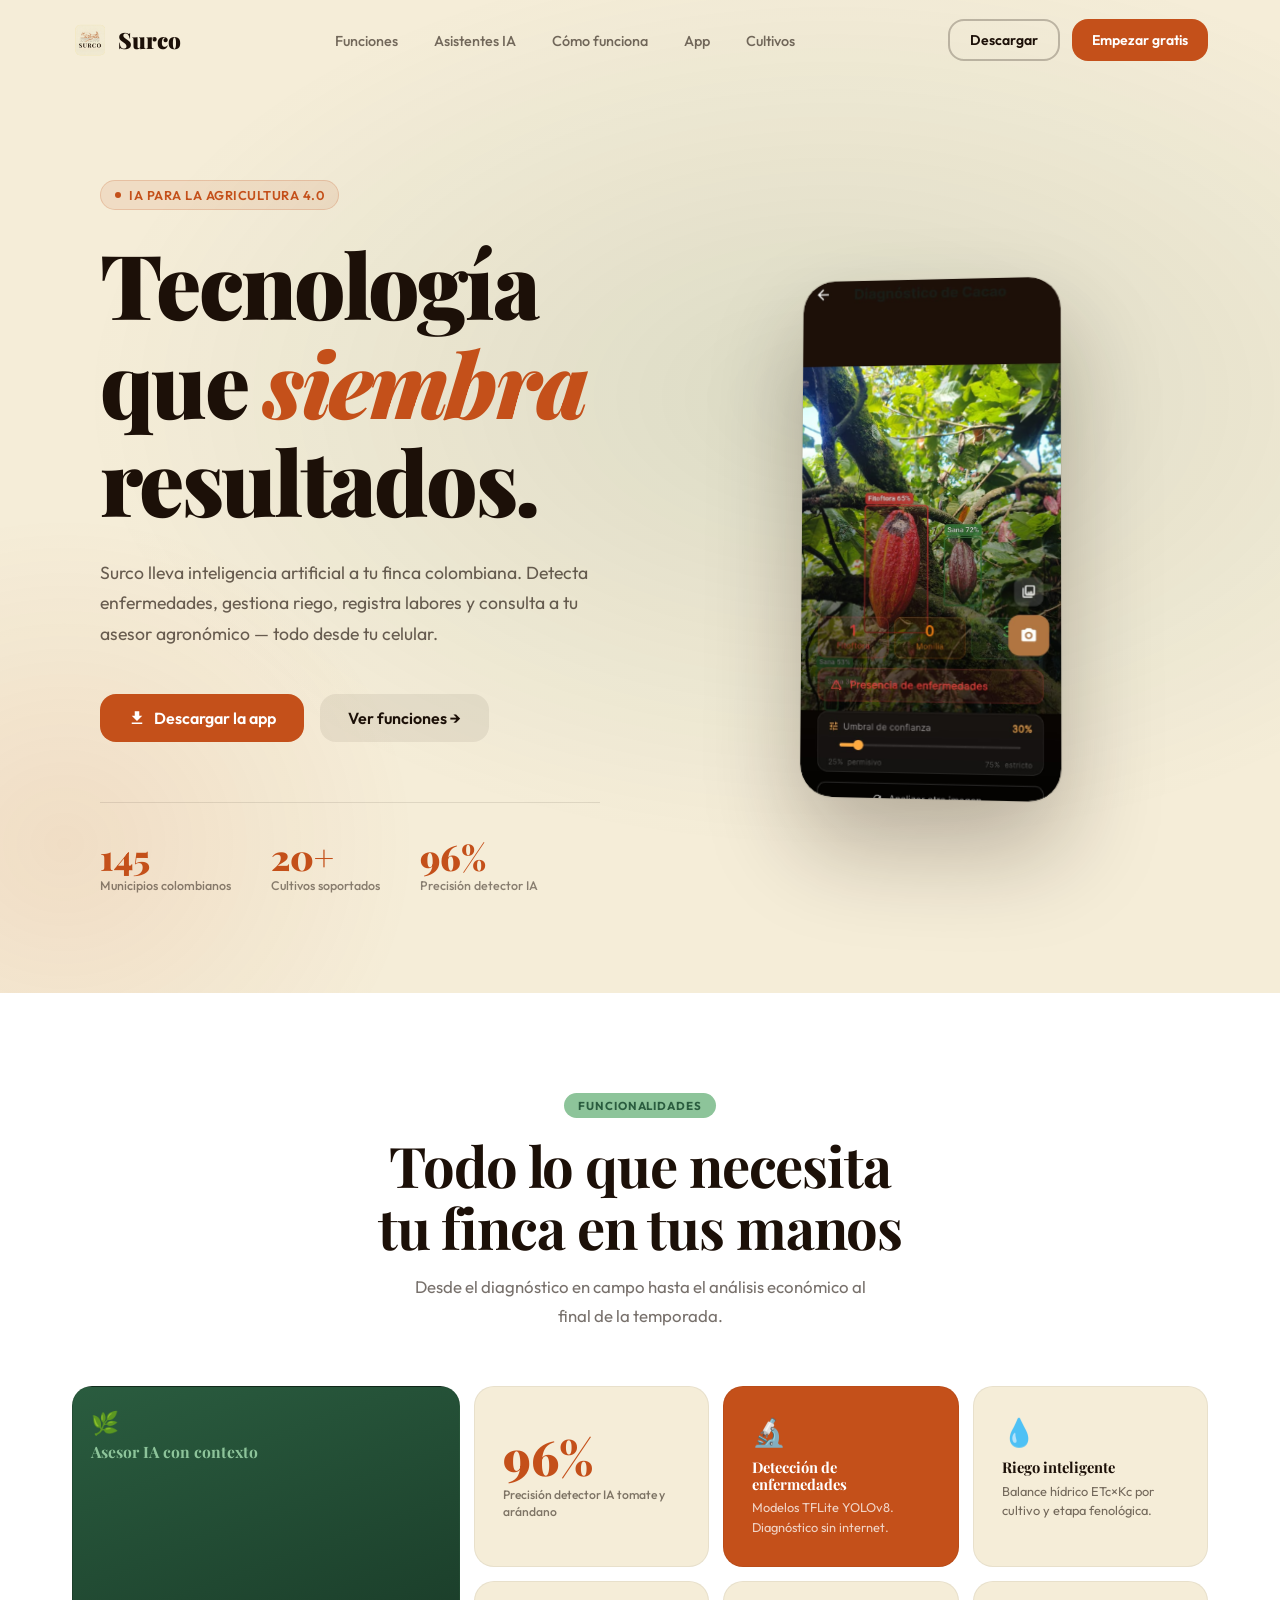
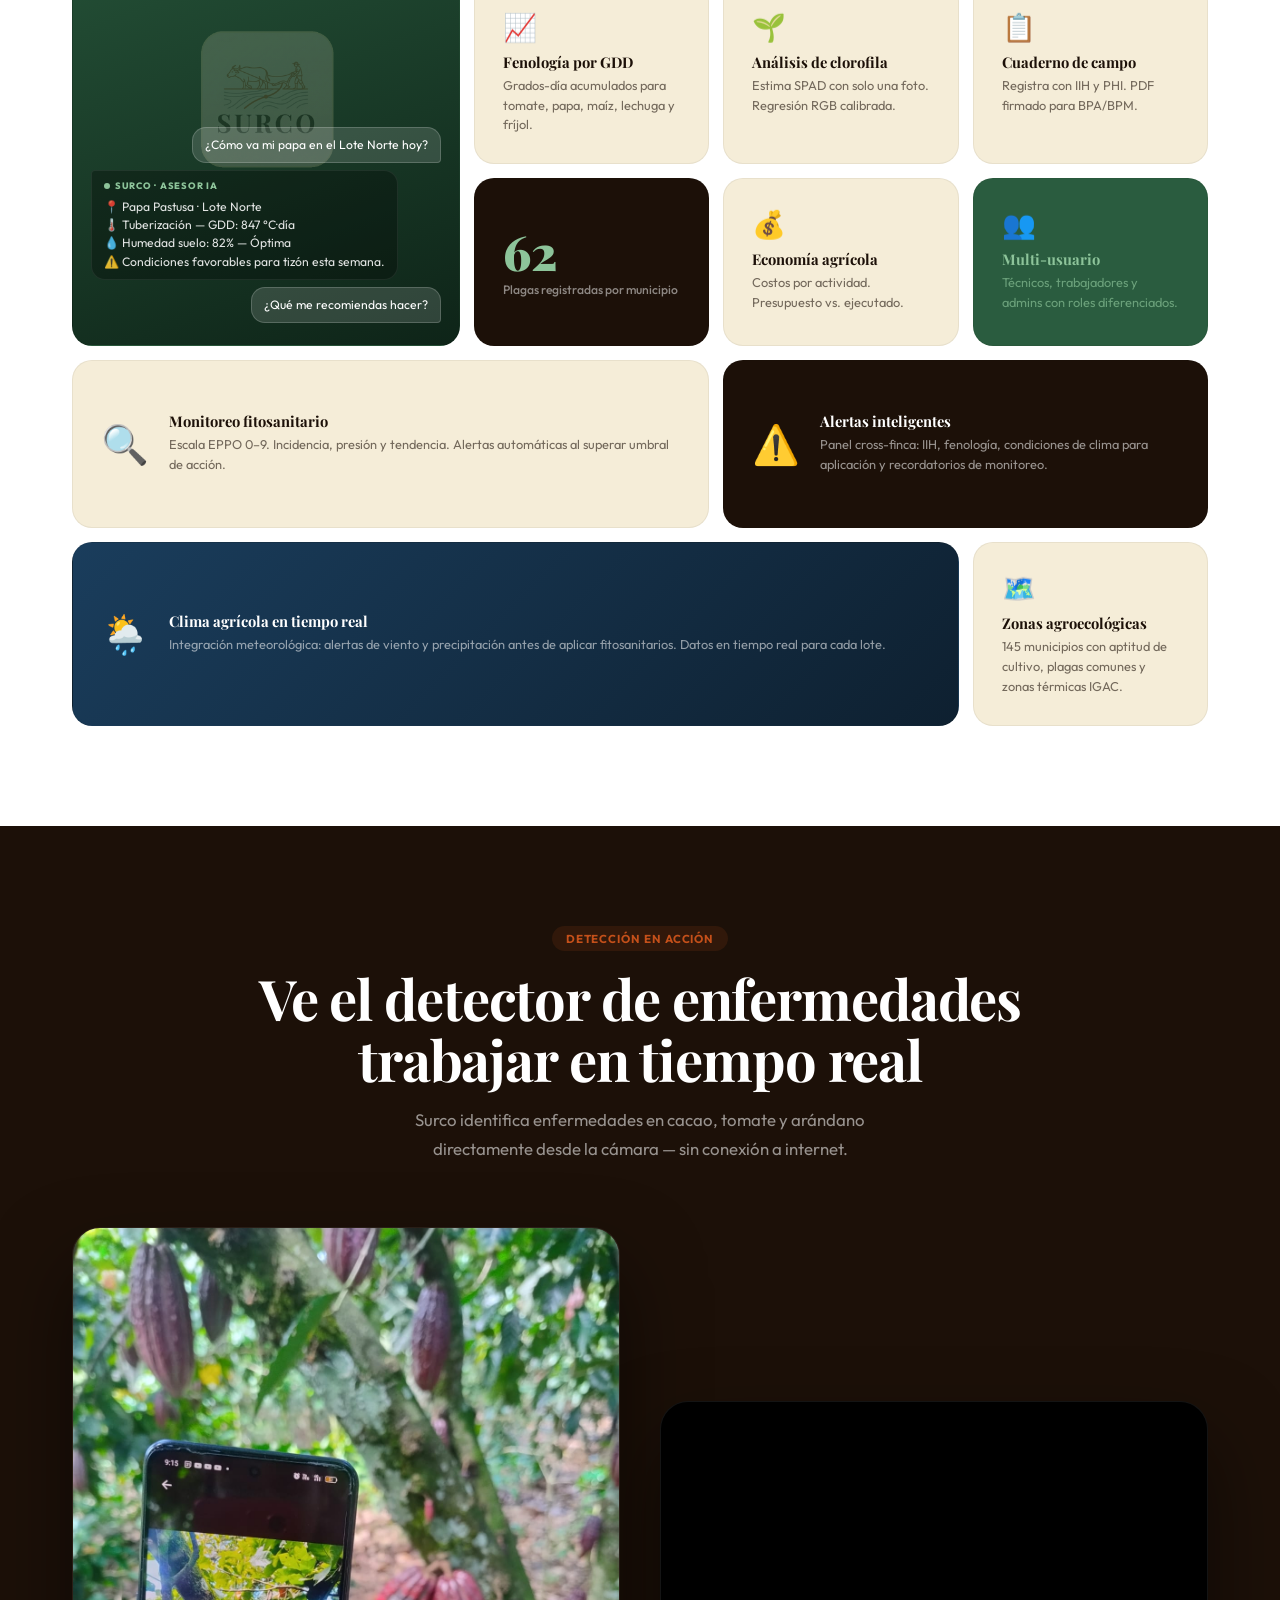
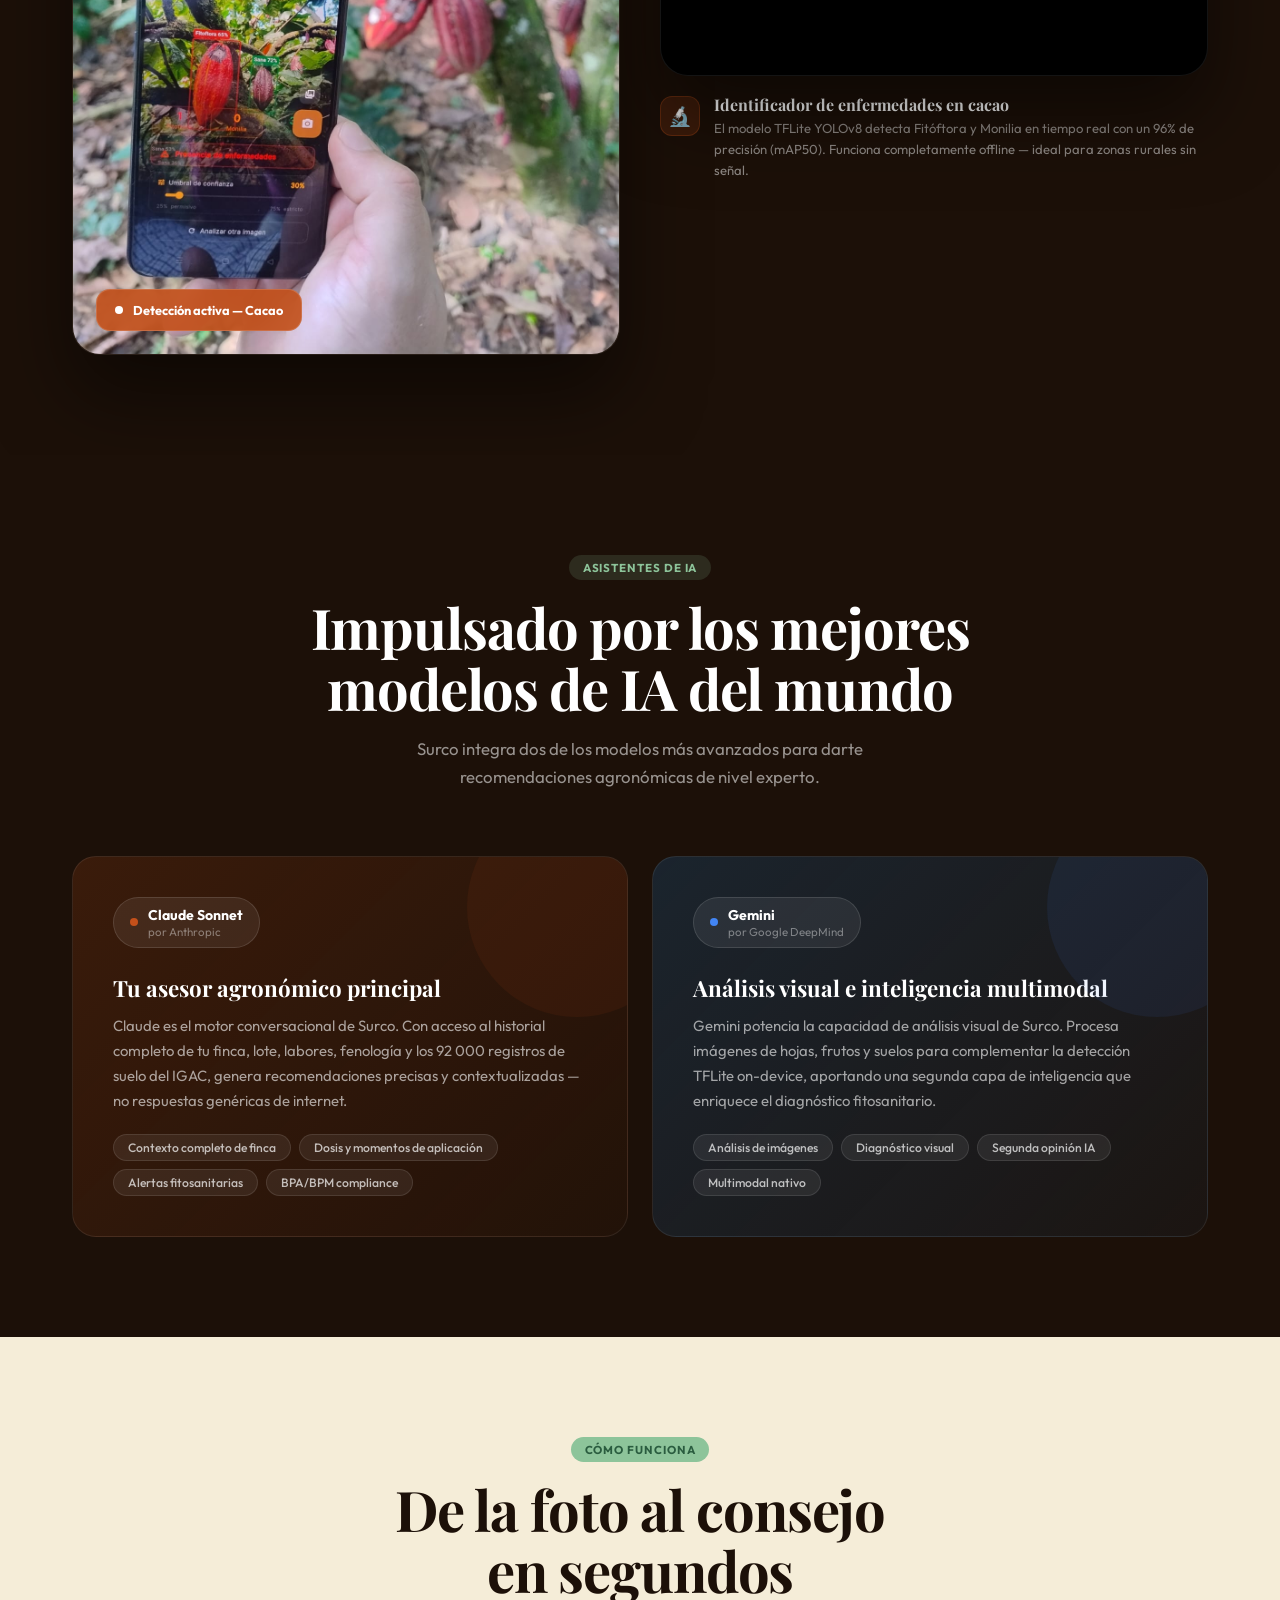
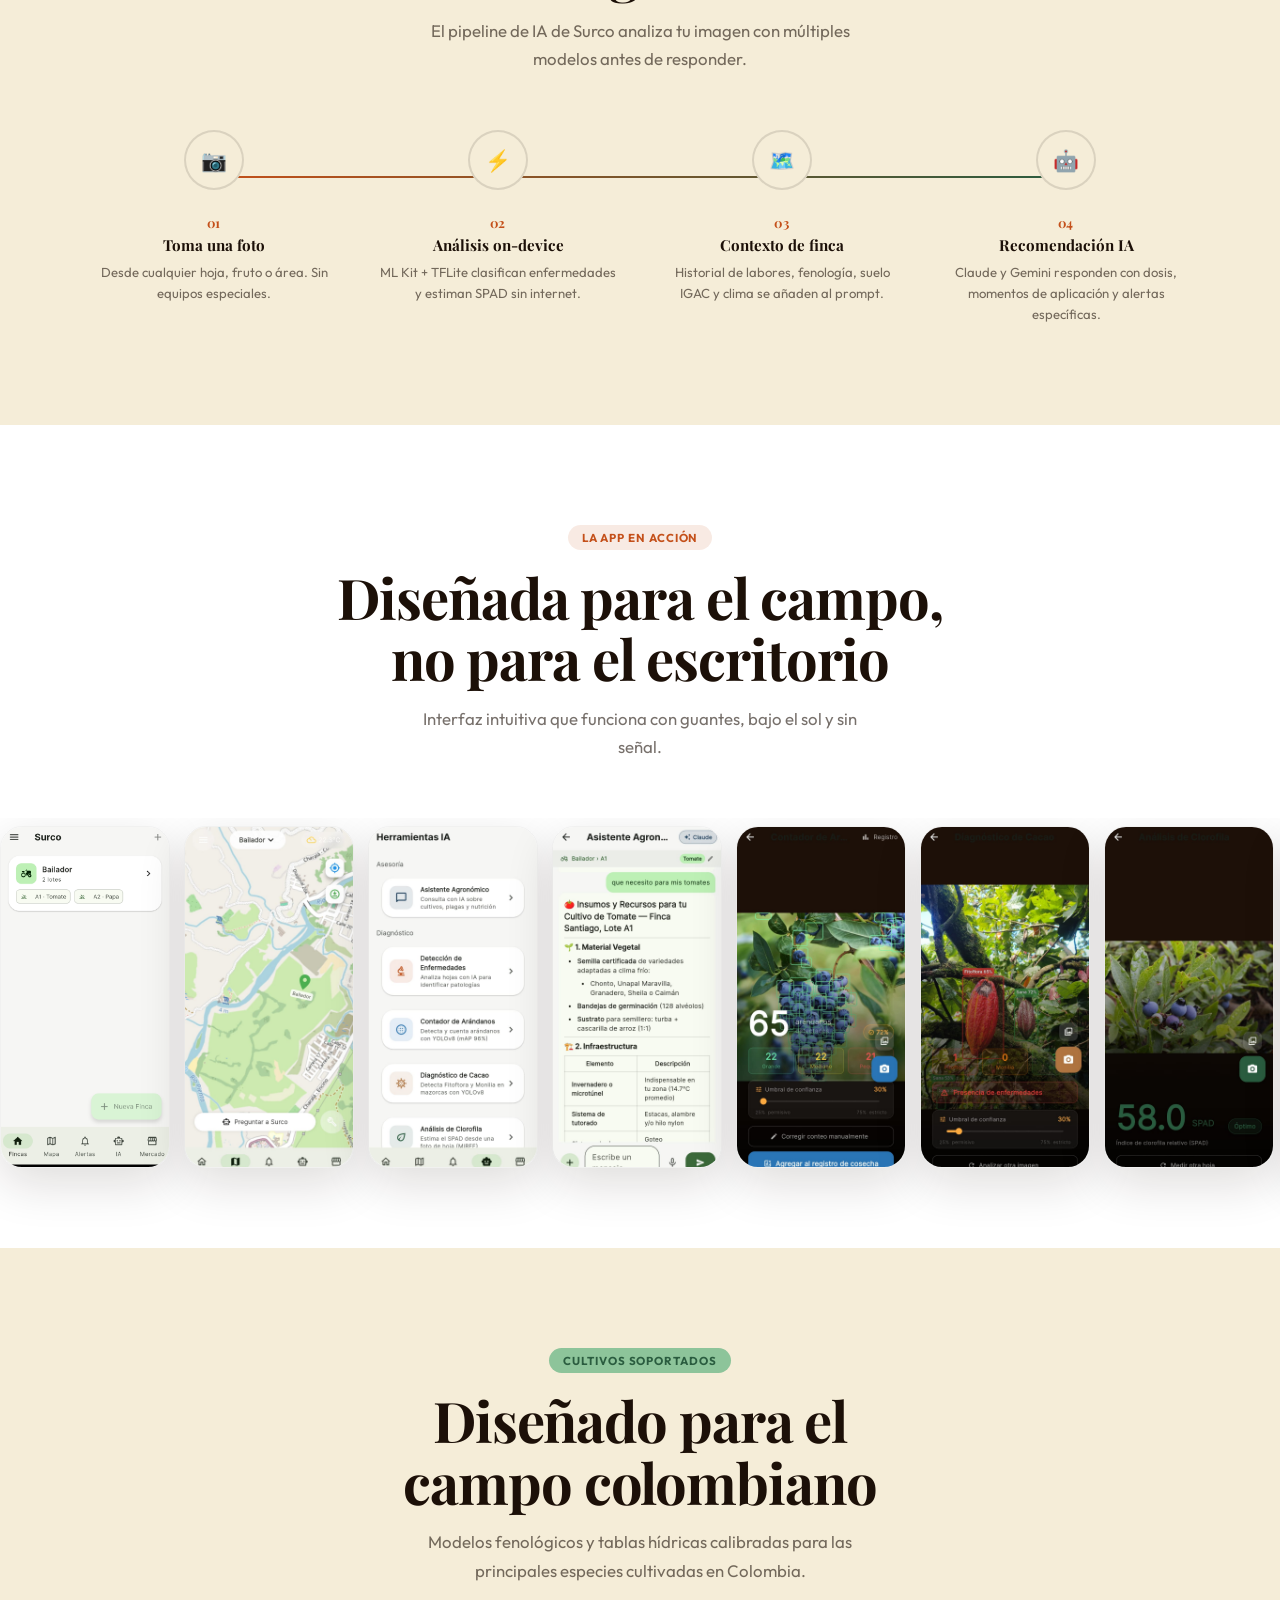
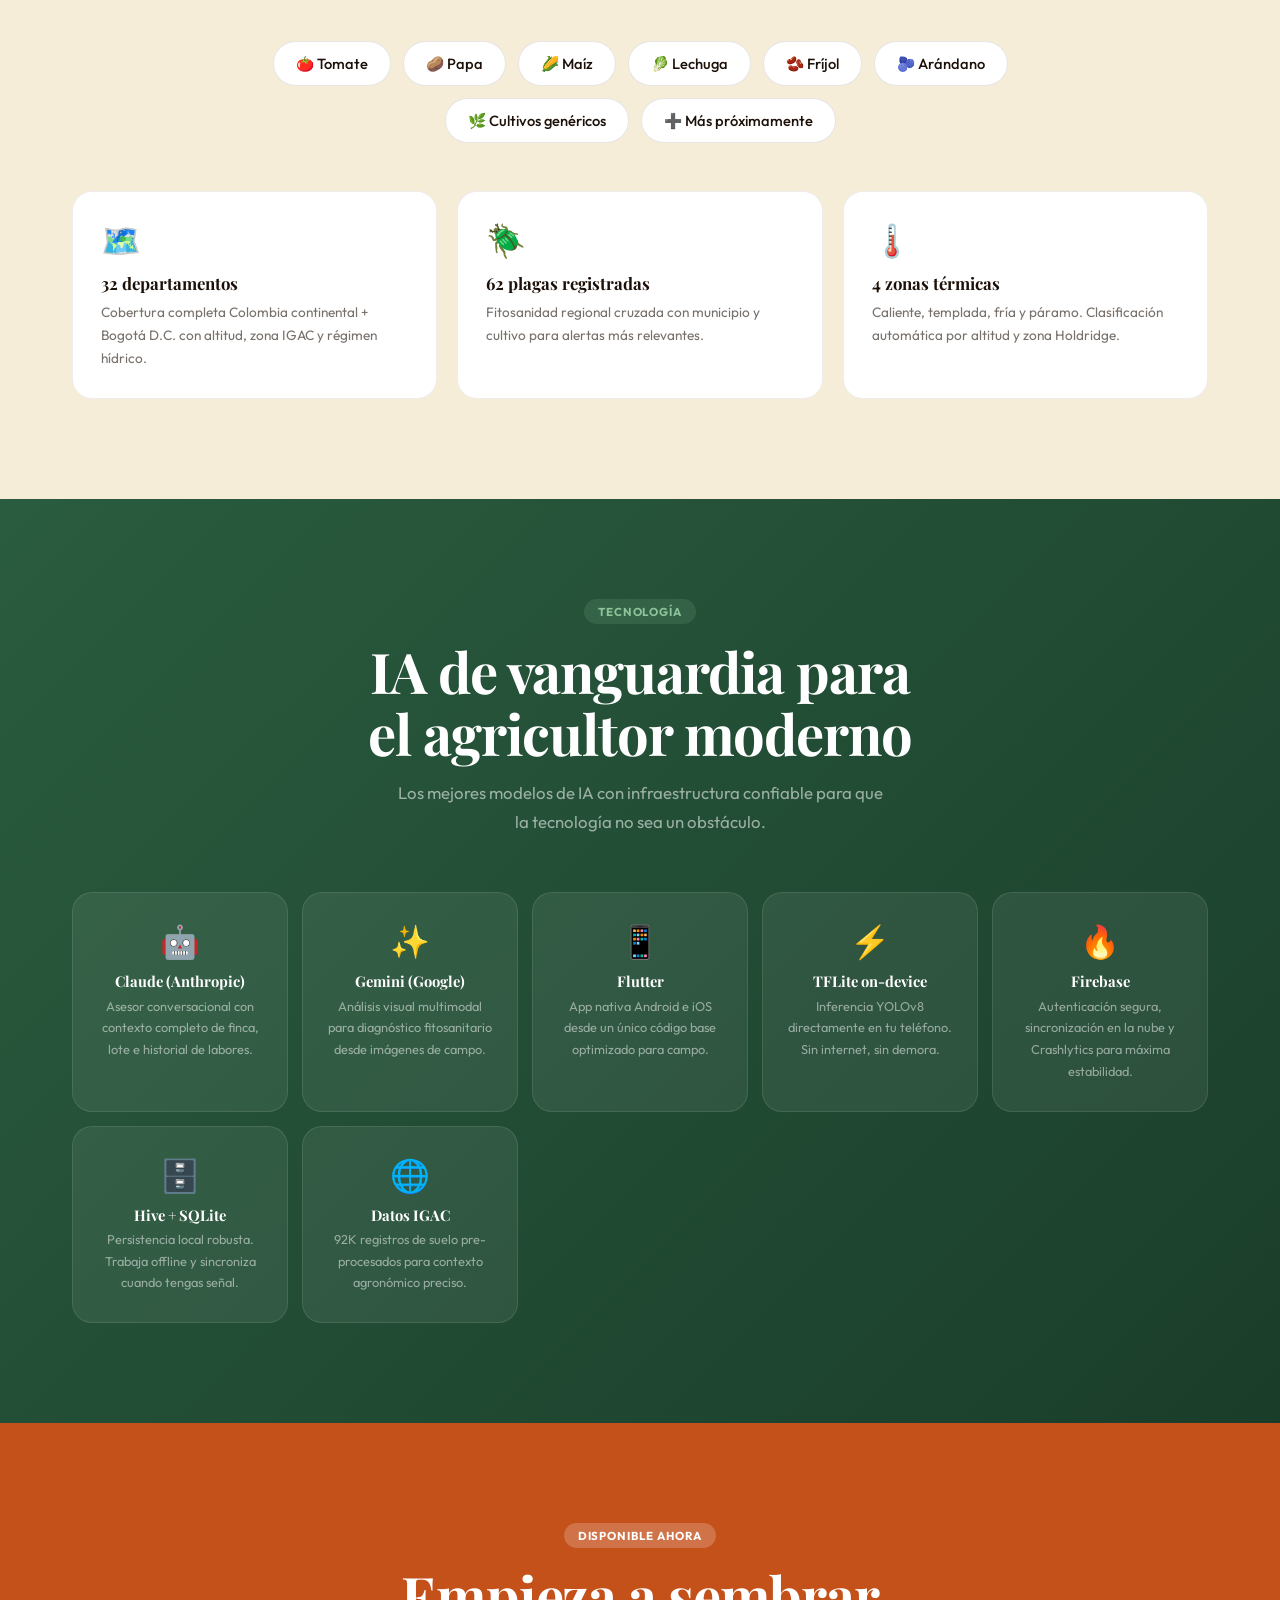
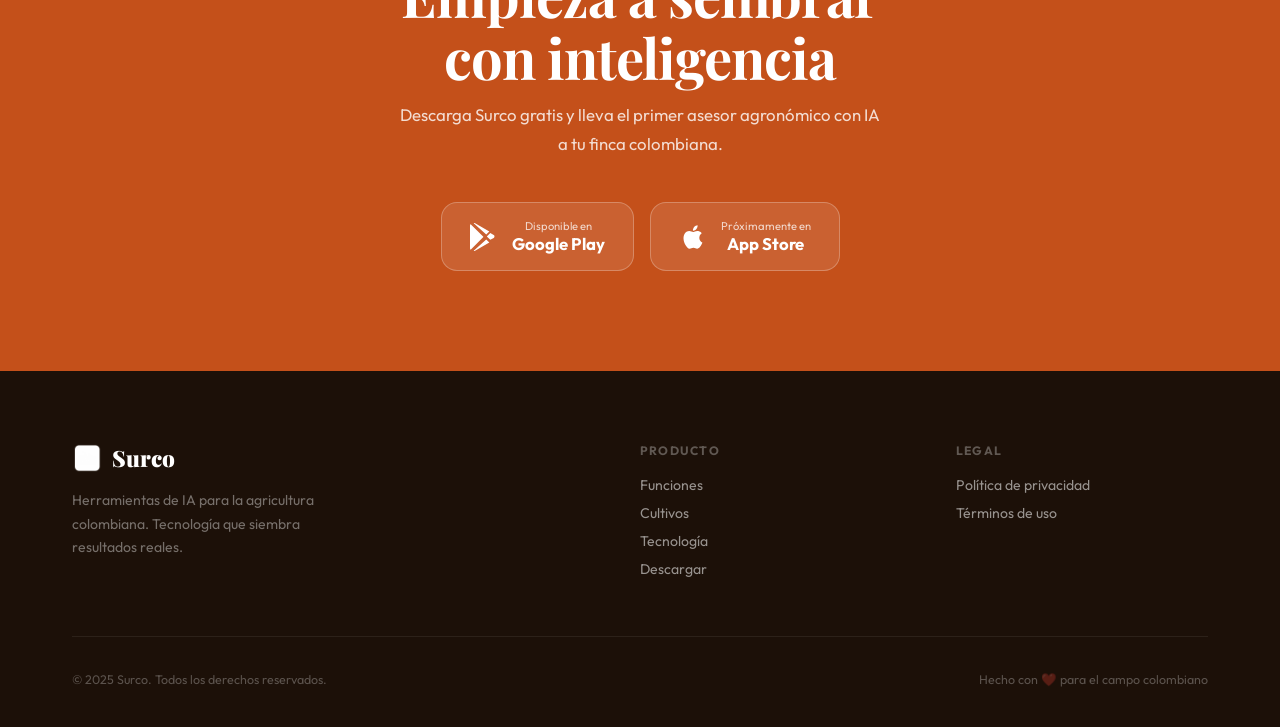
==== commit c55831ff: "Update index.html politicas" ====
--- a/index.html
+++ b/index.html
@@ -2140,7 +2140,7 @@
         </div>
         <div class="foot-col">
           <h4>Legal</h4>
-          <a href="privacy-policy-surco.html">Política de privacidad</a>
+          <a href="privacy-policy.html">Política de privacidad</a>
           <a href="#">Términos de uso</a>
         </div>
       </div>
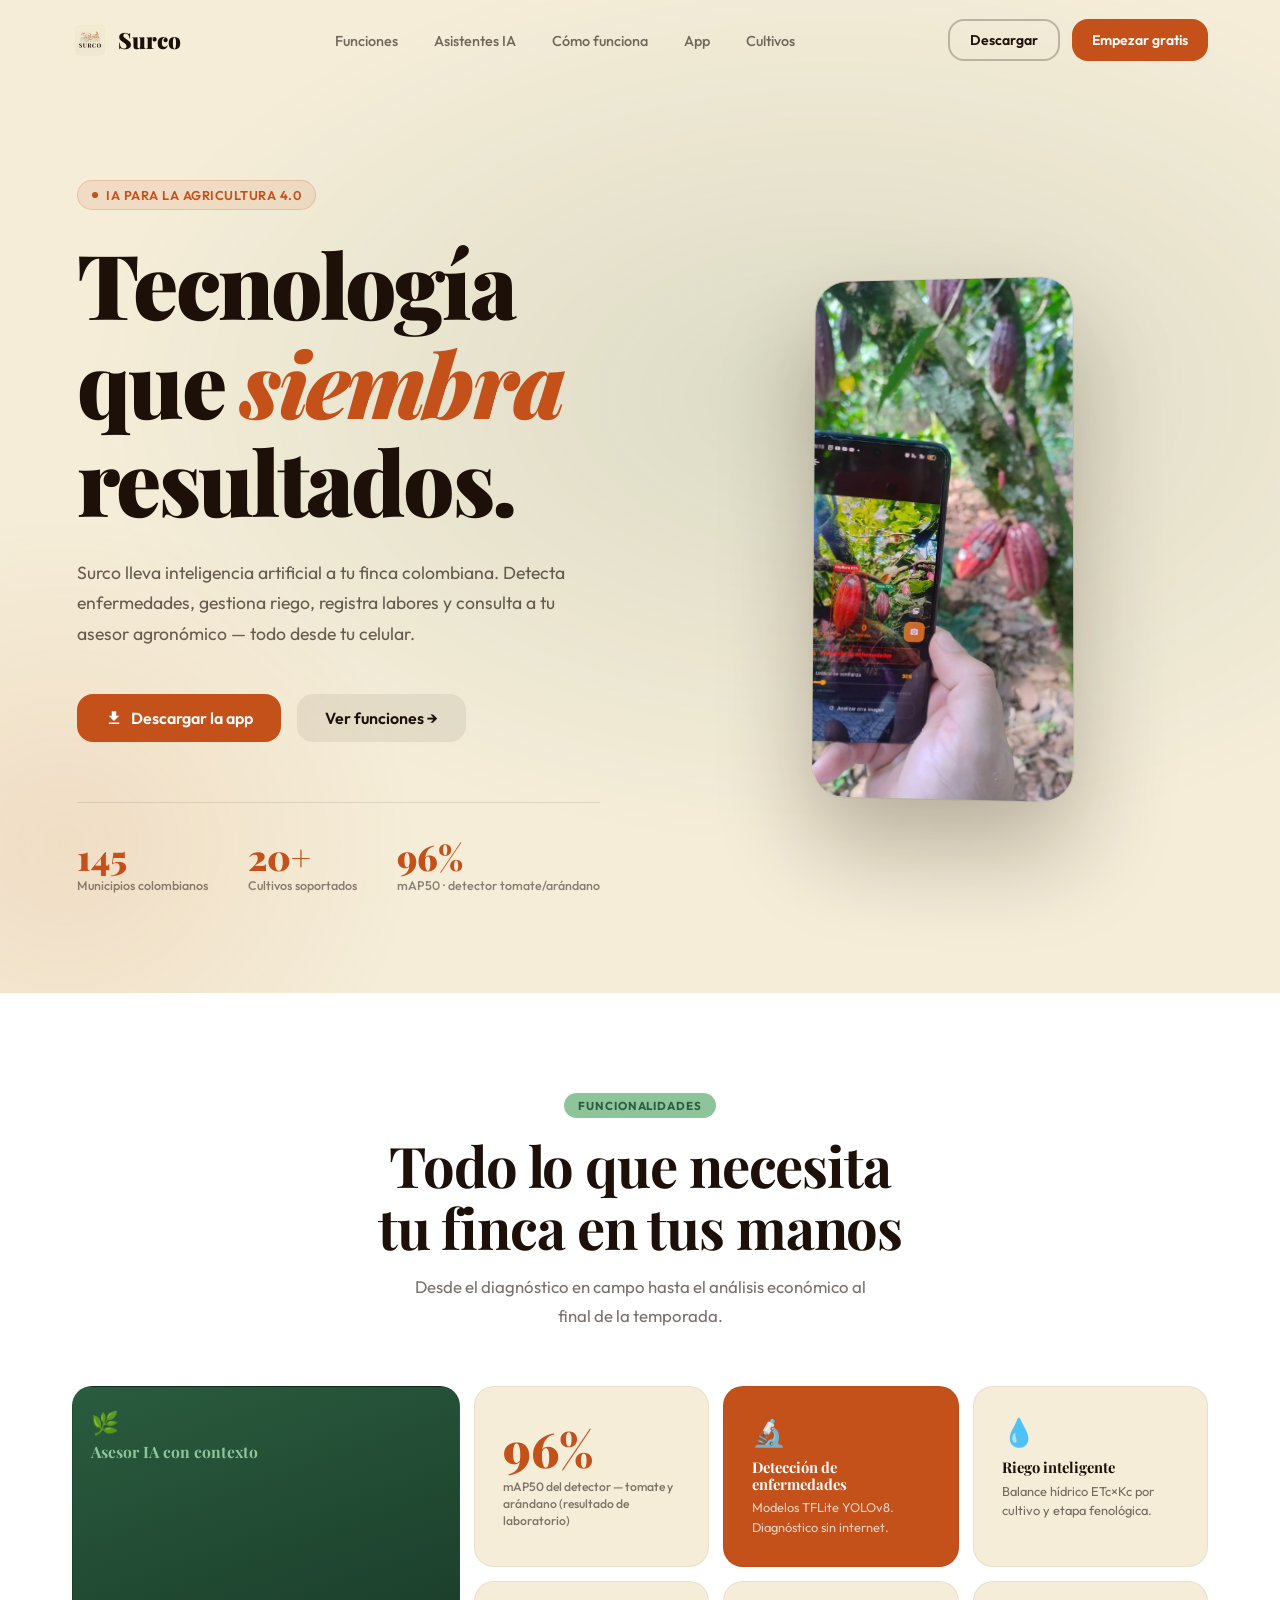
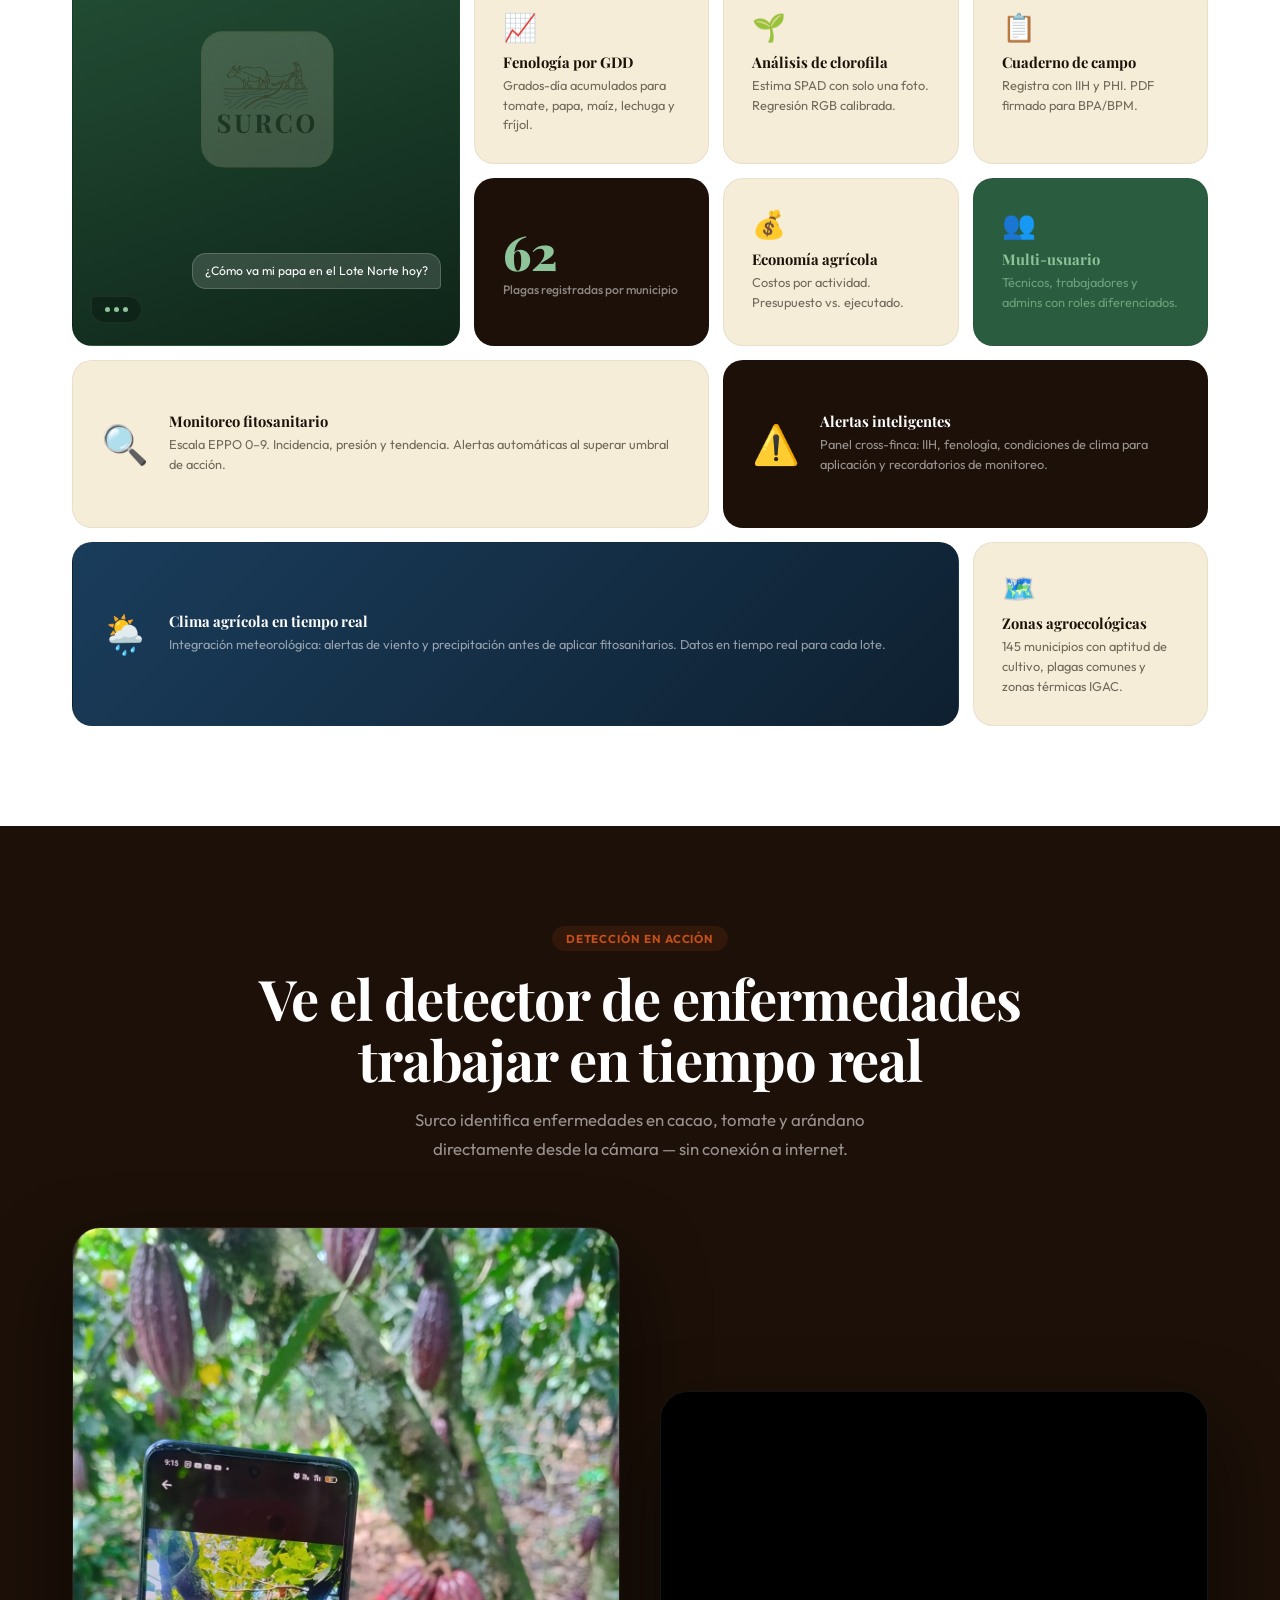
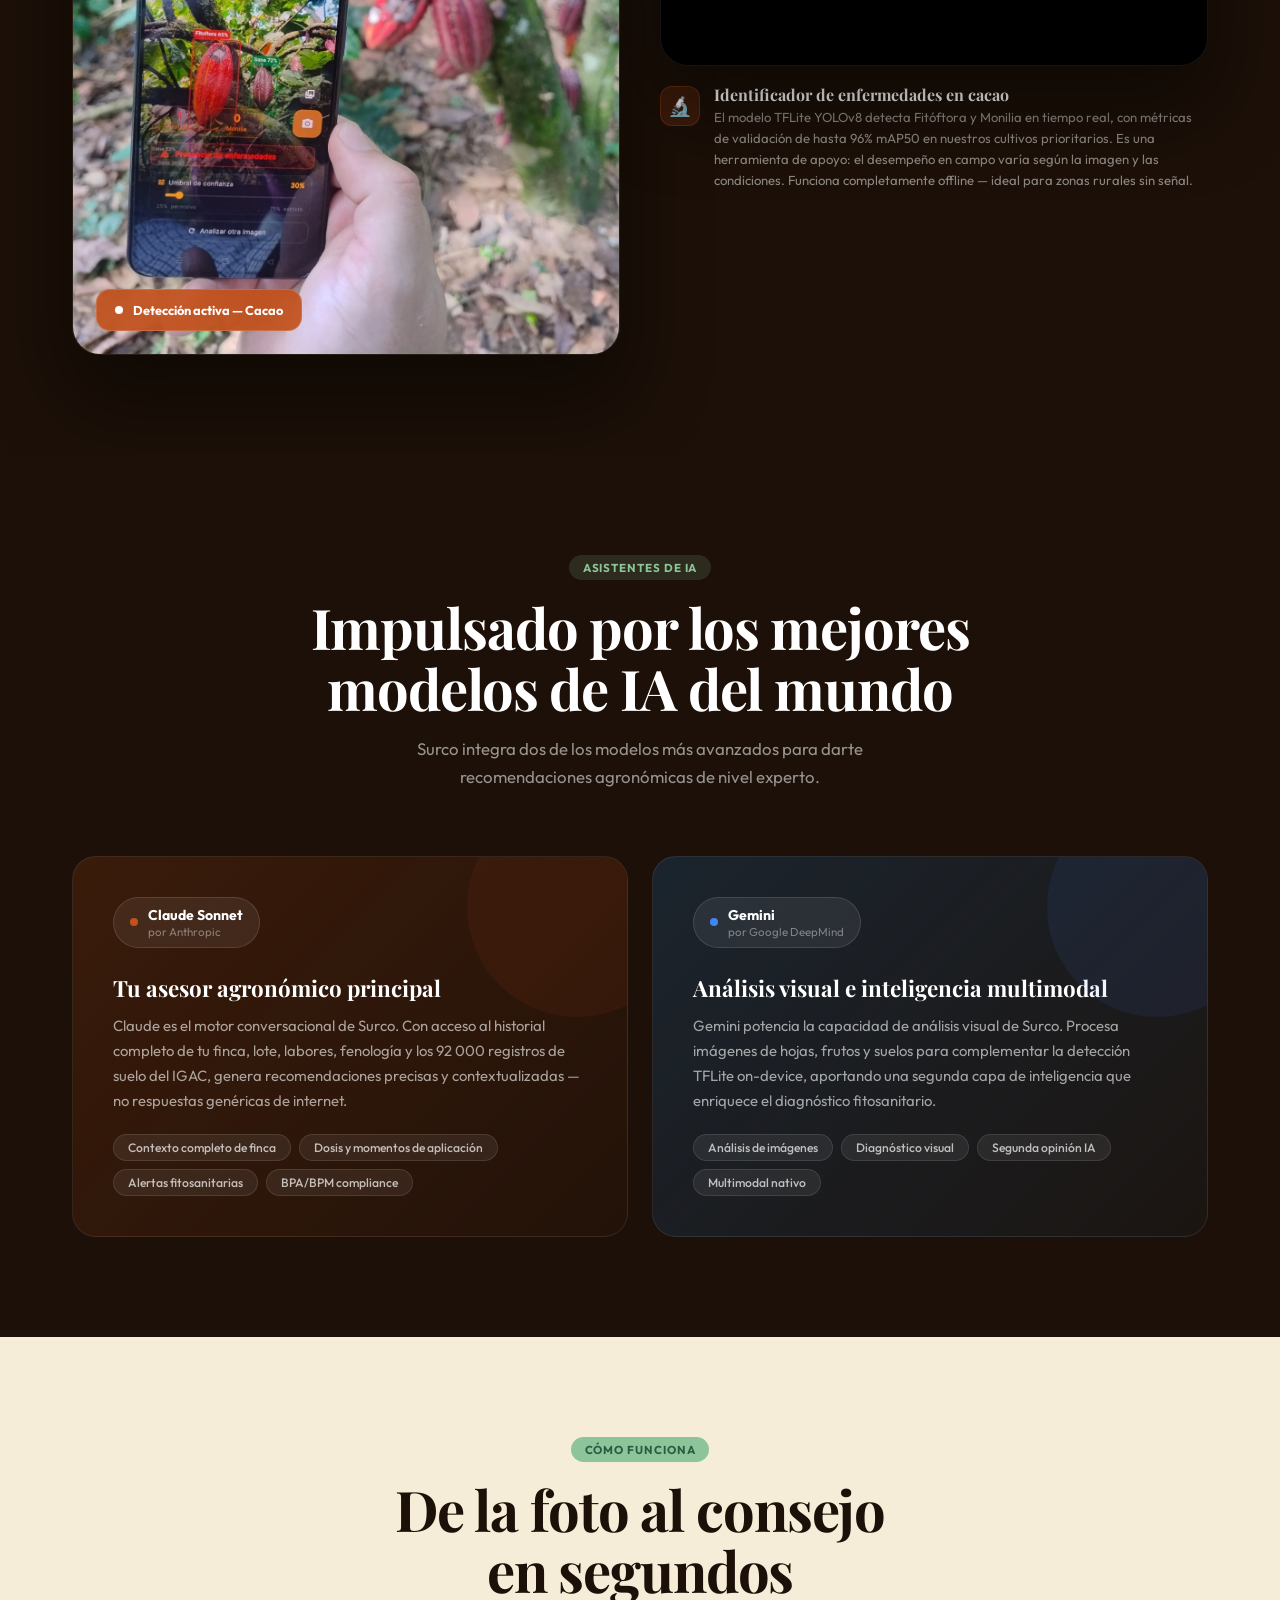
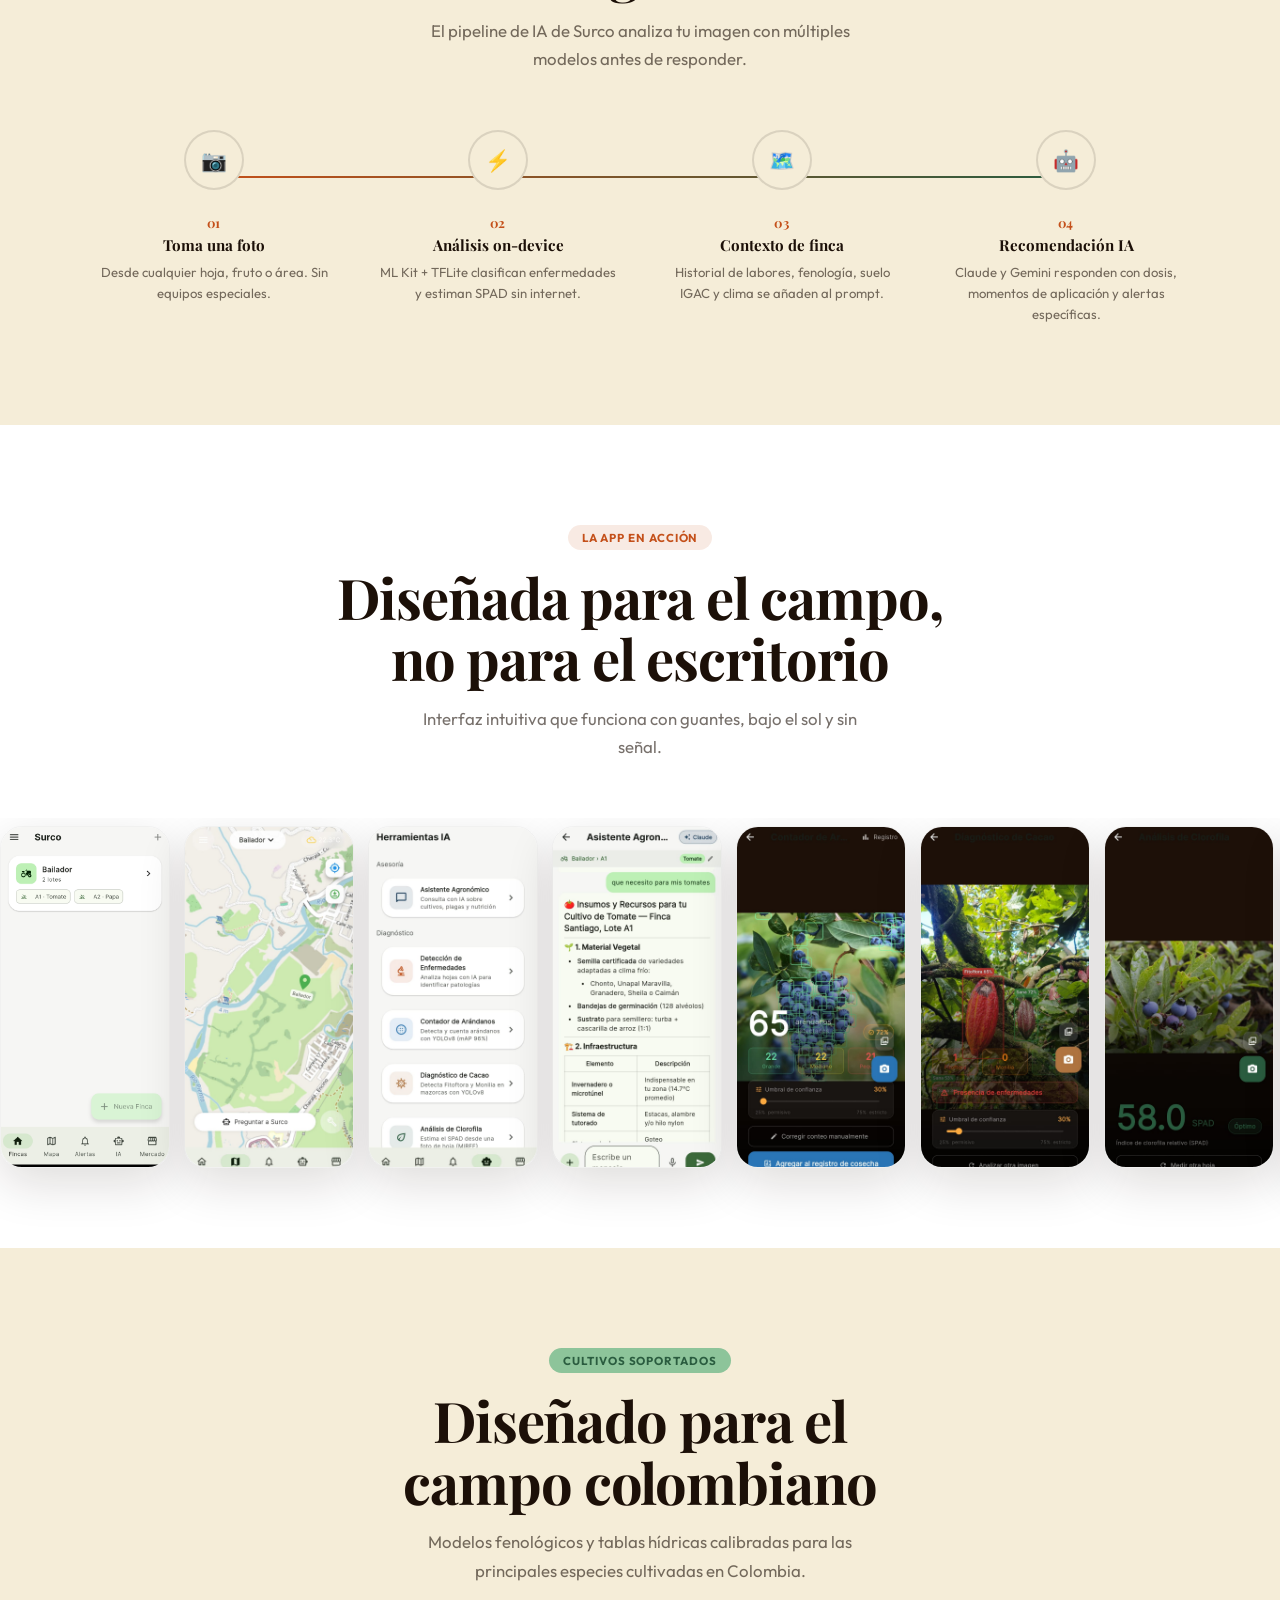
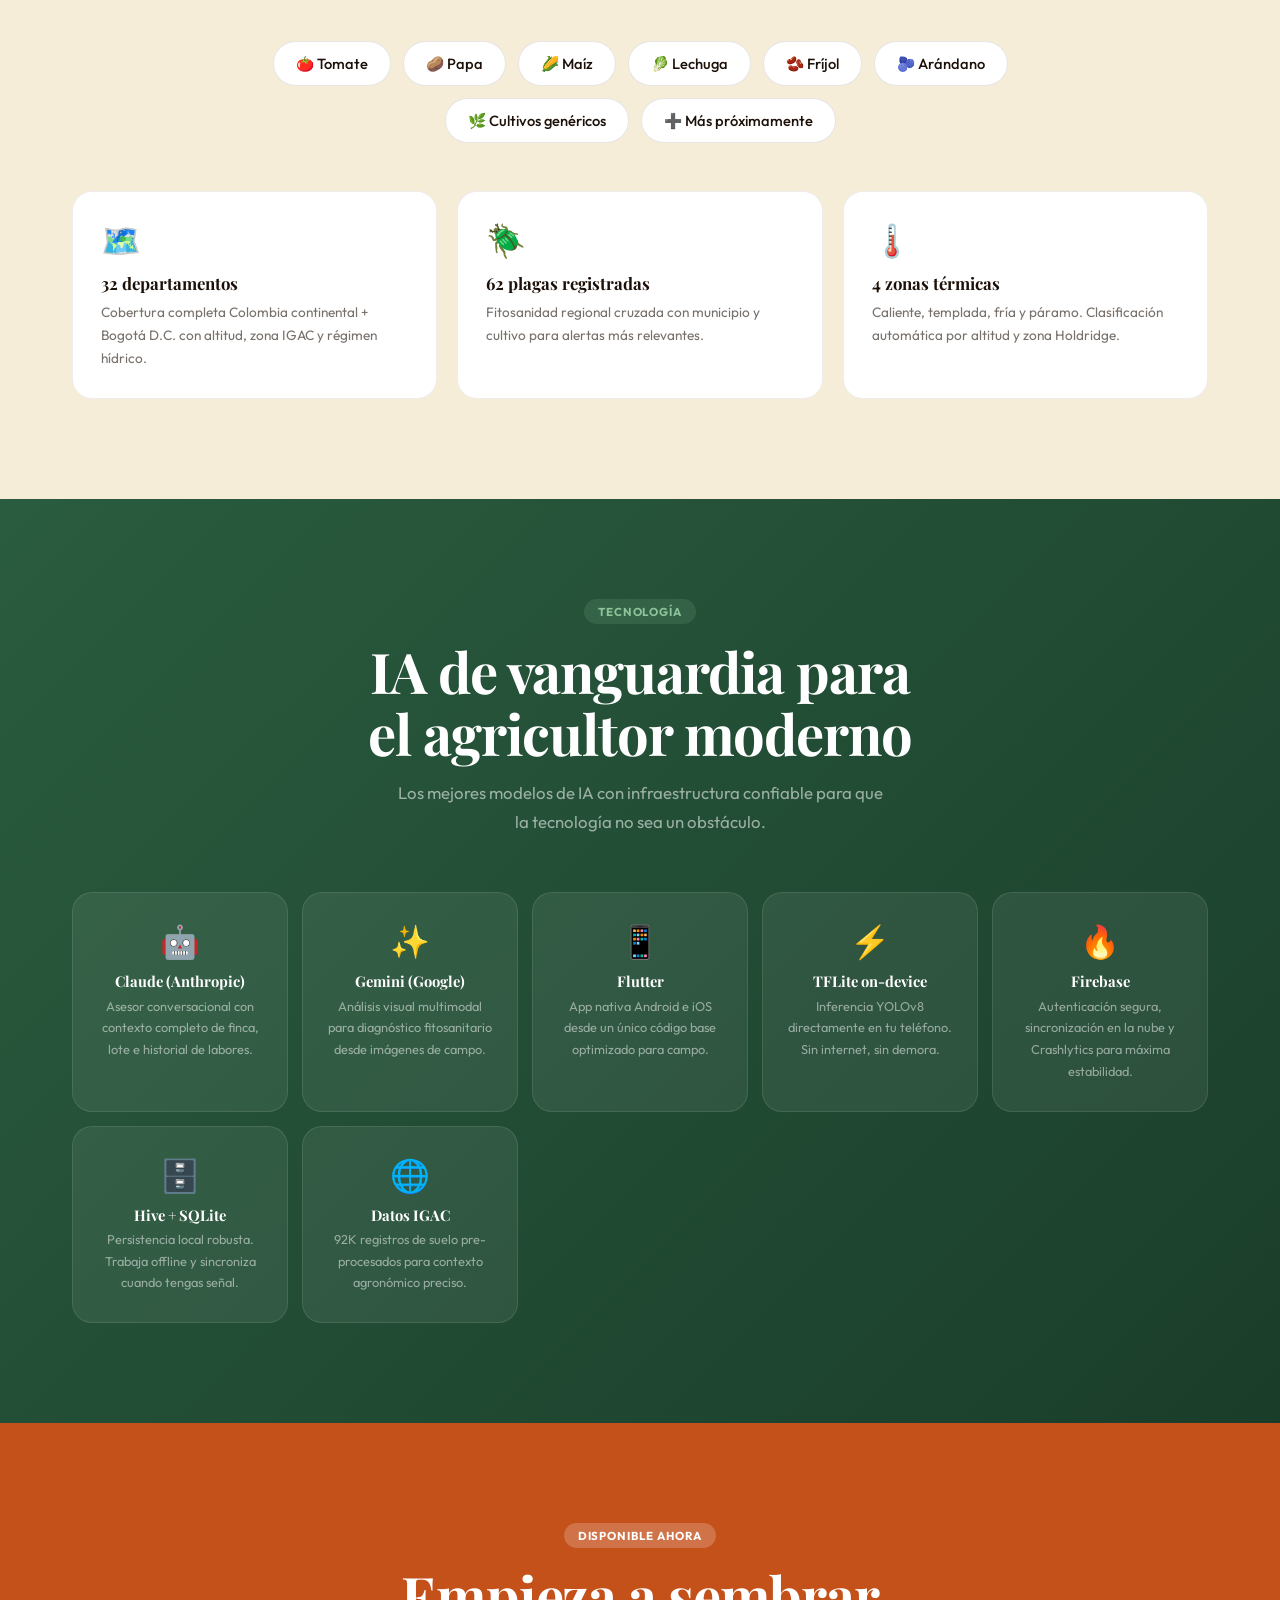
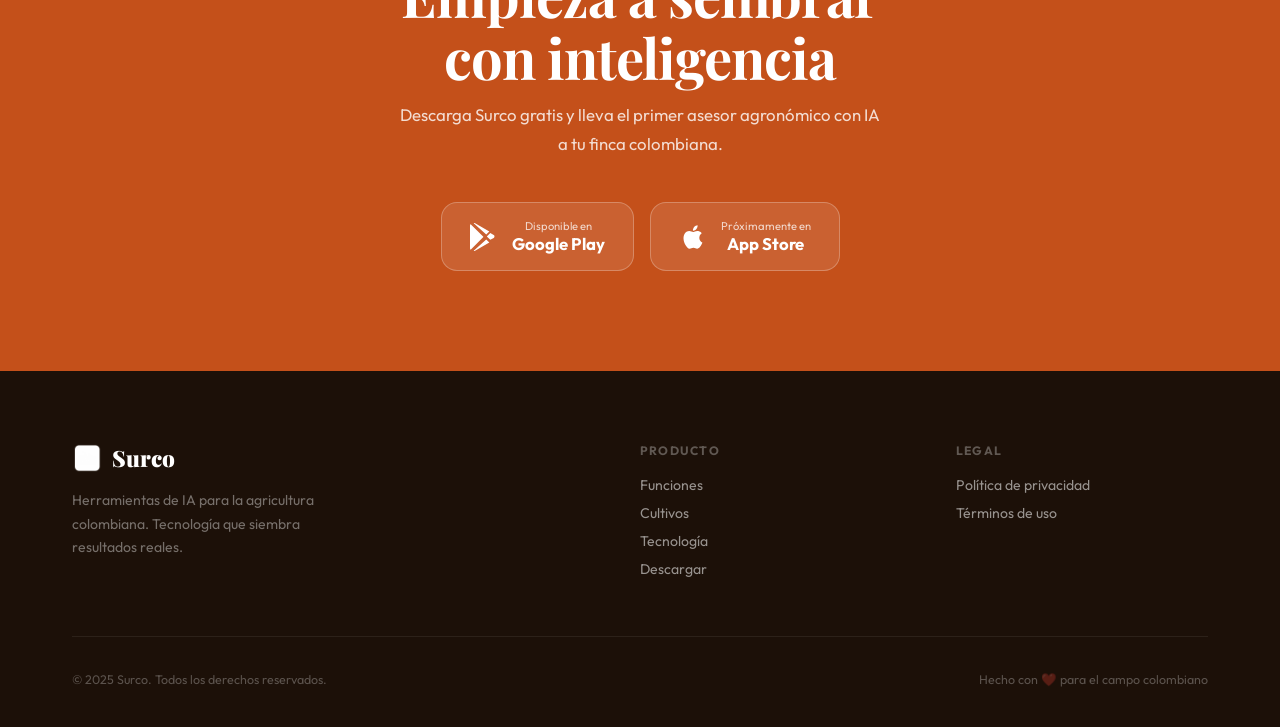
==== commit 06293250: "fix(landing): califica claim 96% como mAP50 (FTC AI-claims)" ====
--- a/index.html
+++ b/index.html
@@ -1600,7 +1600,7 @@
             </div>
             <div>
               <div class="stat-num">96%</div>
-              <div class="stat-label">Precisión detector IA</div>
+              <div class="stat-label">mAP50 · detector tomate/arándano</div>
             </div>
           </div>
         </div>
@@ -1721,7 +1721,7 @@
         <!-- 96% stat -->
         <div class="bc b-s96 reveal" style="justify-content:center;">
           <div class="big-stat" style="color:var(--arcilla);">96%</div>
-          <div class="big-stat-sub" style="color:rgba(28,16,8,.55);">Precisión detector IA tomate y arándano</div>
+          <div class="big-stat-sub" style="color:rgba(28,16,8,.55);">mAP50 del detector — tomate y arándano (resultado de laboratorio)</div>
         </div>
 
         <!-- Disease detection -->
@@ -1851,8 +1851,8 @@
             <div class="demo-caption-icon">🔬</div>
             <div>
               <h3>Identificador de enfermedades en cacao</h3>
-              <p>El modelo TFLite YOLOv8 detecta Fitóftora y Monilia en tiempo real con un 96% de precisión (mAP50).
-                Funciona completamente offline — ideal para zonas rurales sin señal.</p>
+              <p>El modelo TFLite YOLOv8 detecta Fitóftora y Monilia en tiempo real, con métricas de validación de hasta 96% mAP50 en nuestros cultivos prioritarios.
+                Es una herramienta de apoyo: el desempeño en campo varía según la imagen y las condiciones. Funciona completamente offline — ideal para zonas rurales sin señal.</p>
             </div>
           </div>
         </div>
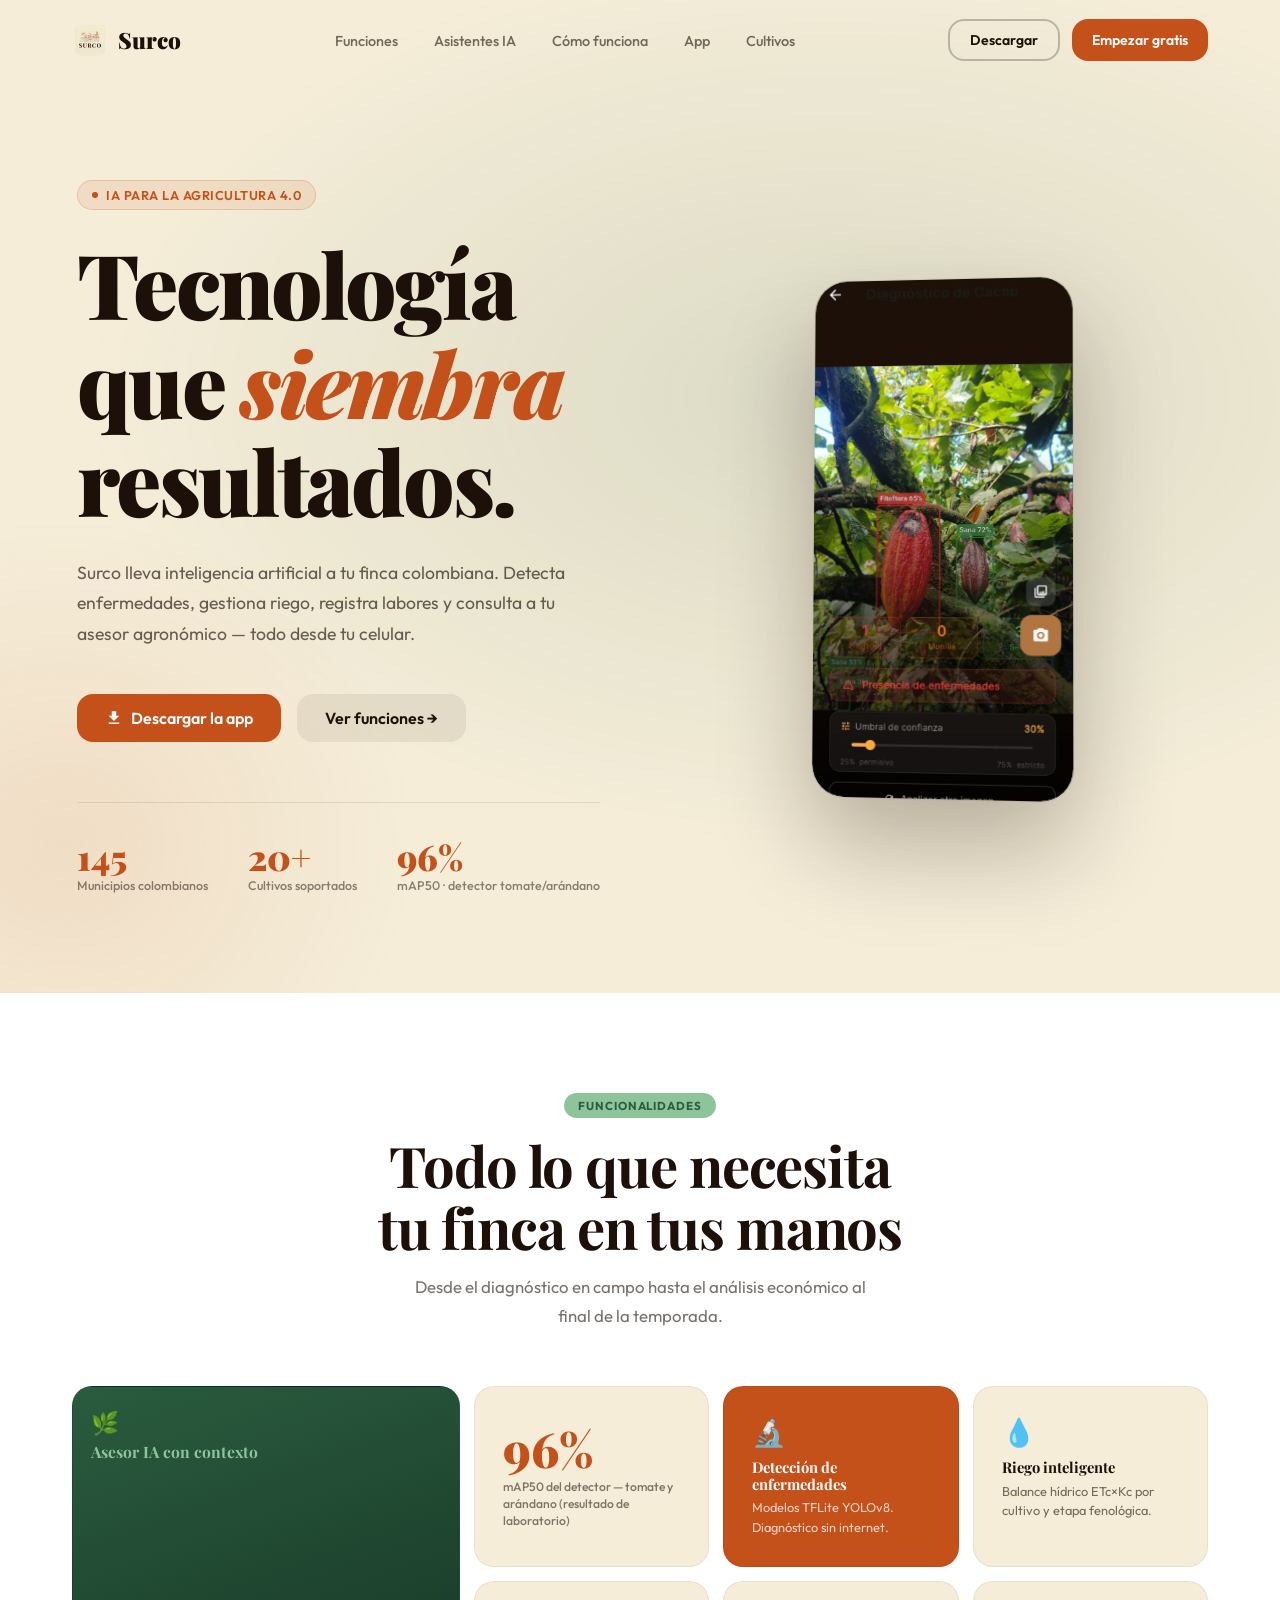
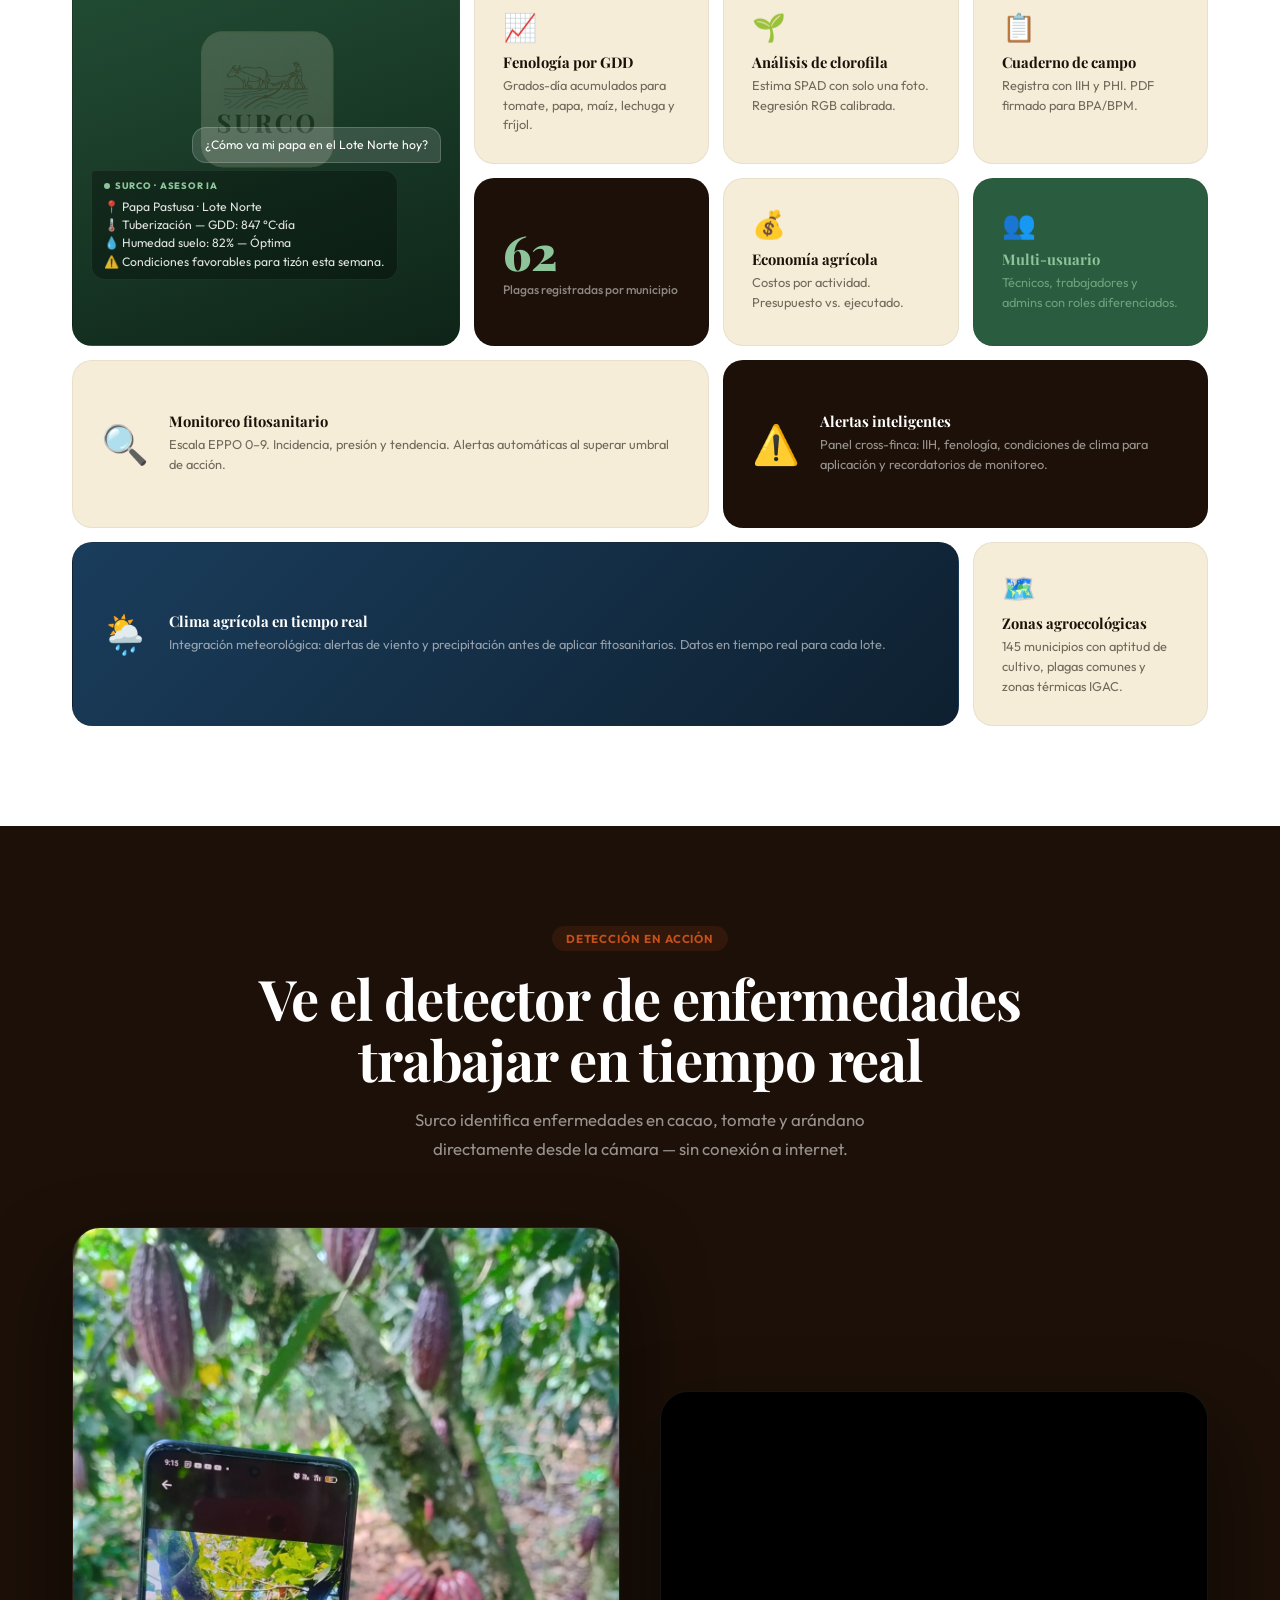
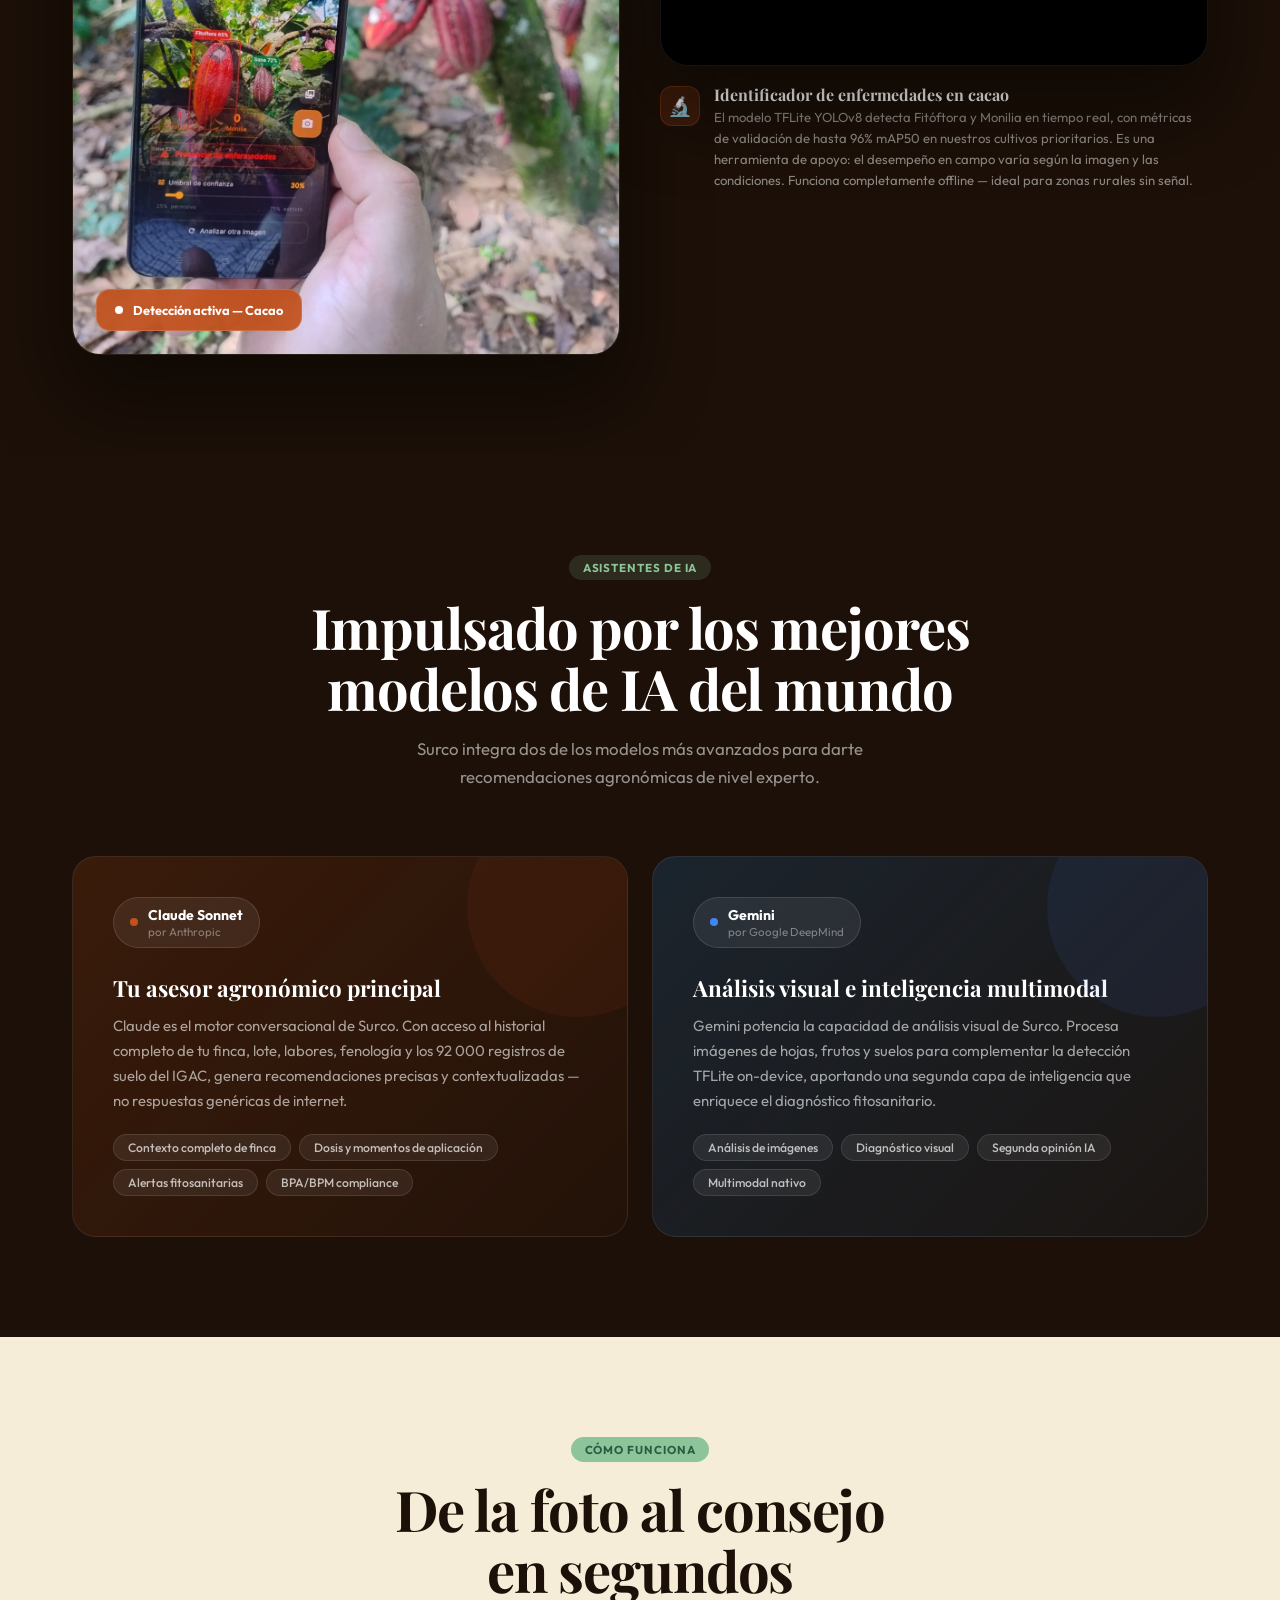
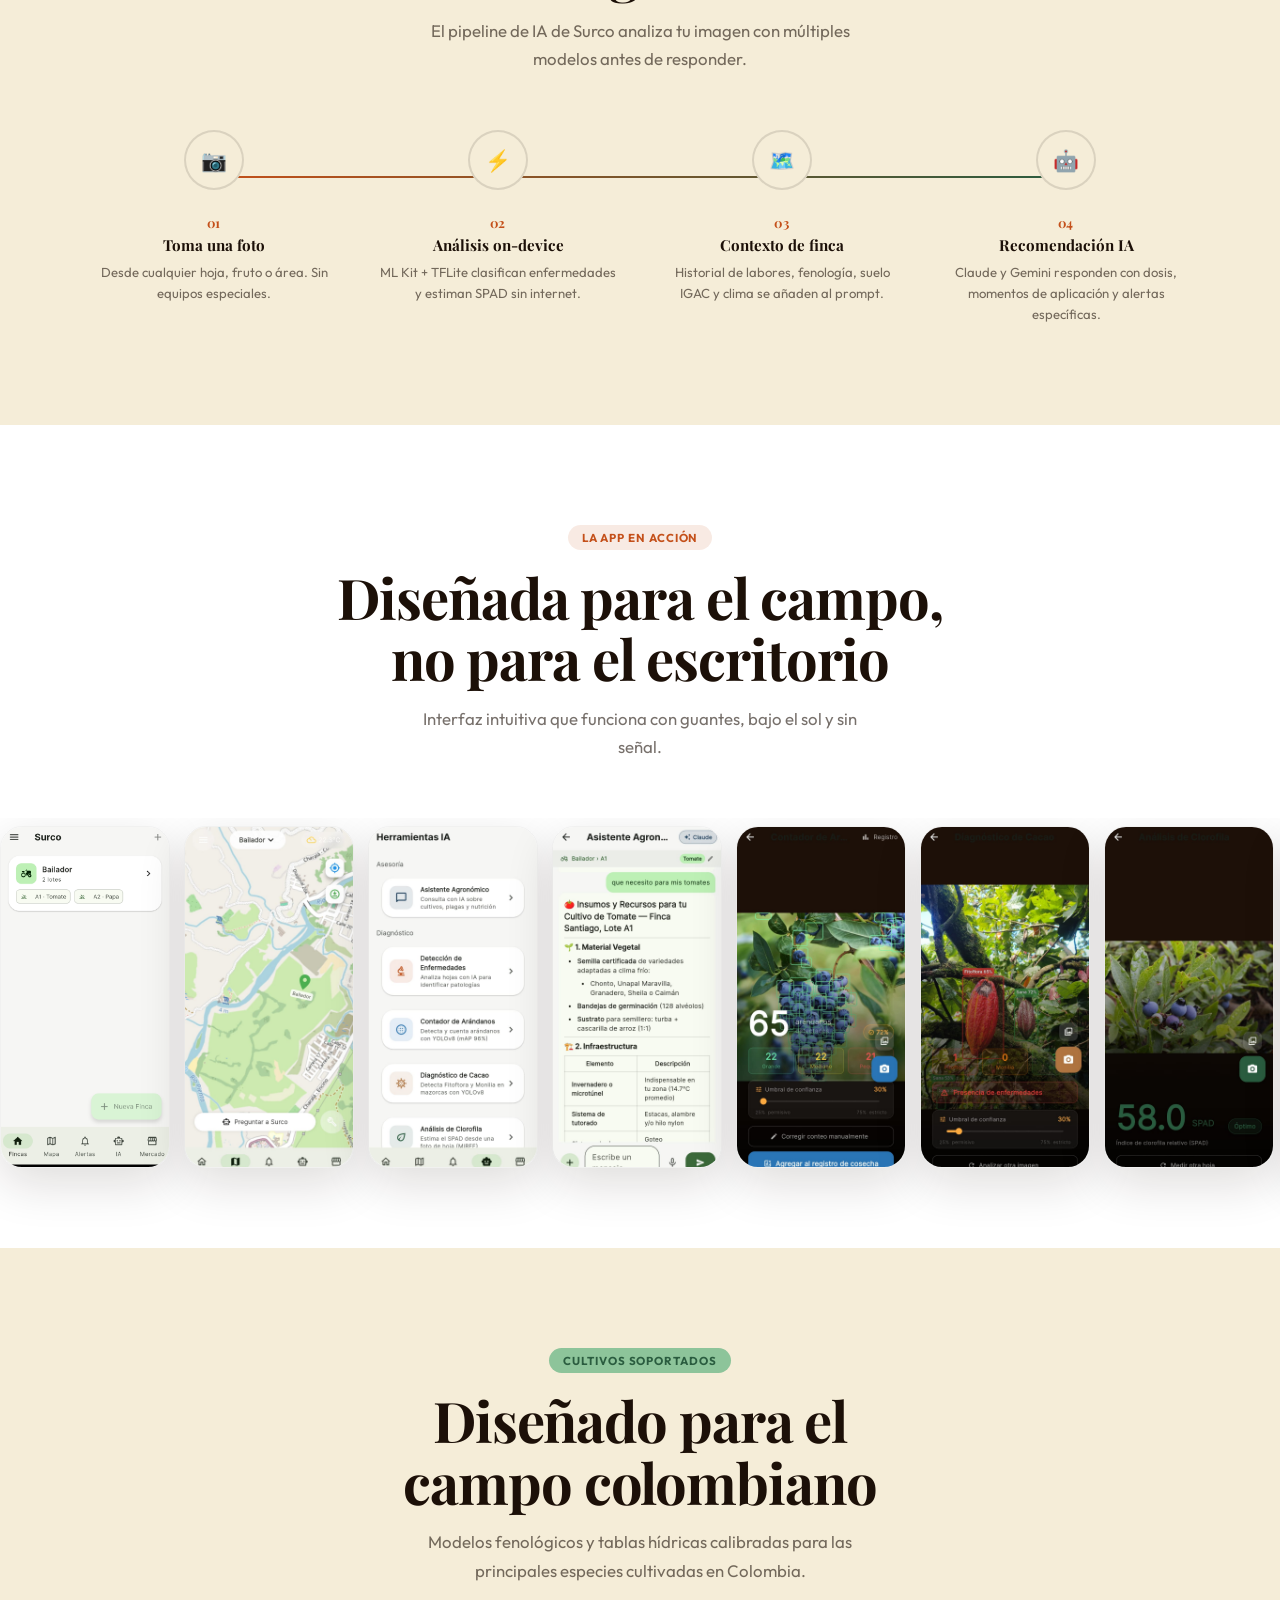
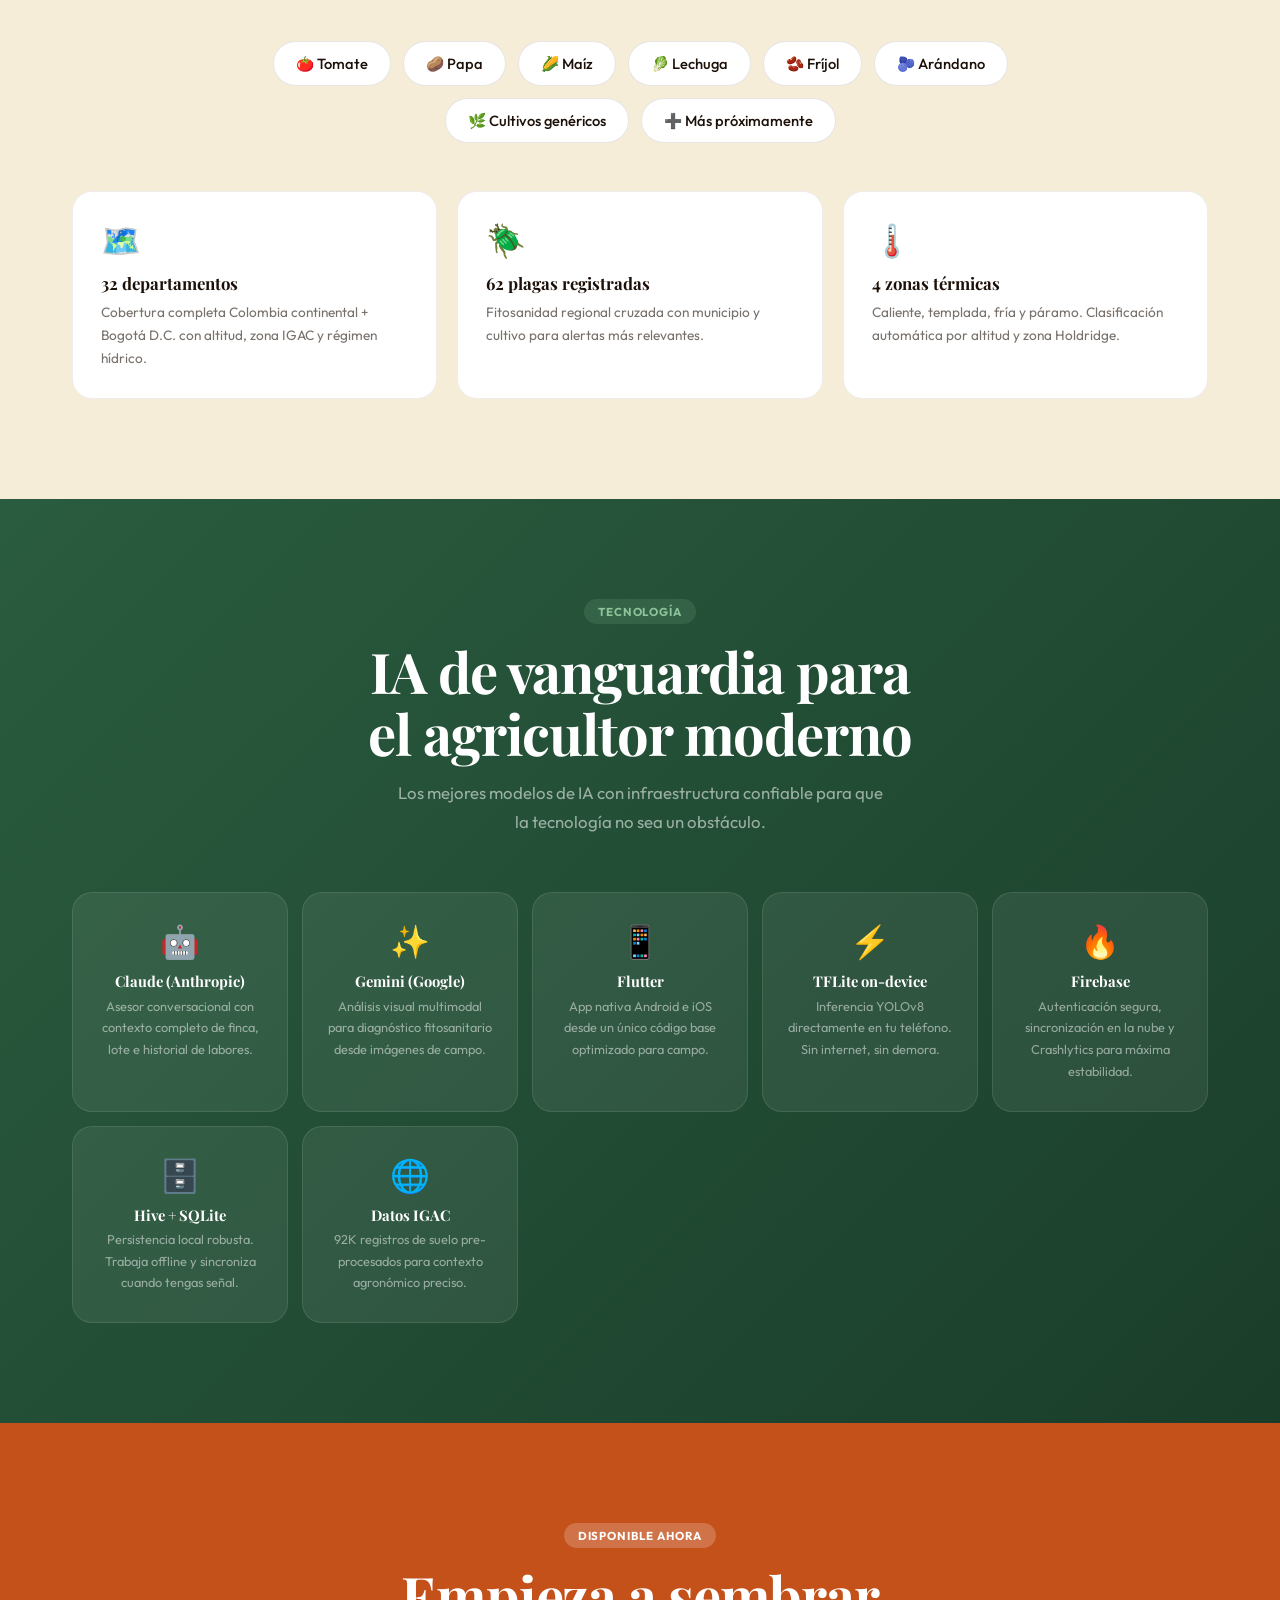
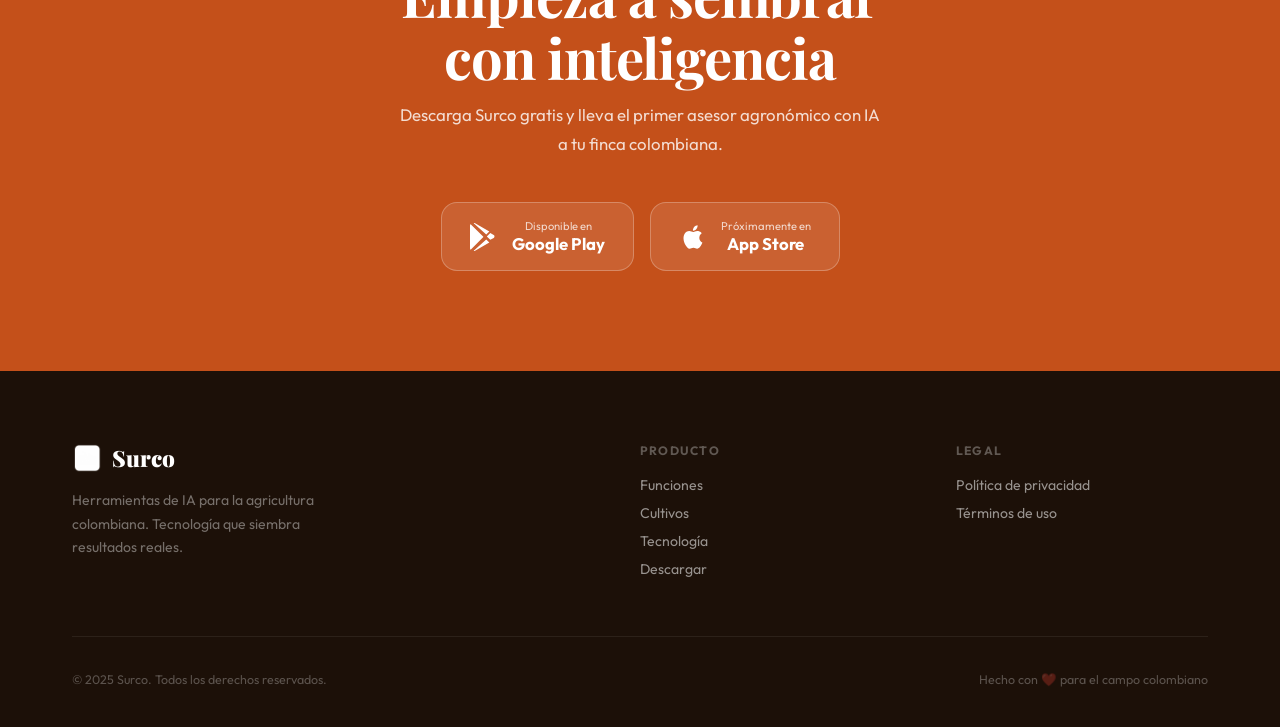
==== commit 8642293a: "fix(landing): enlaza "Términos de uso" del footer a terms-of-service.html Antes era un placeholder h" ====
--- a/index.html
+++ b/index.html
@@ -2141,7 +2141,7 @@
         <div class="foot-col">
           <h4>Legal</h4>
           <a href="privacy-policy.html">Política de privacidad</a>
-          <a href="#">Términos de uso</a>
+          <a href="terms-of-service.html">Términos de uso</a>
         </div>
       </div>
       <div class="foot-bottom">
